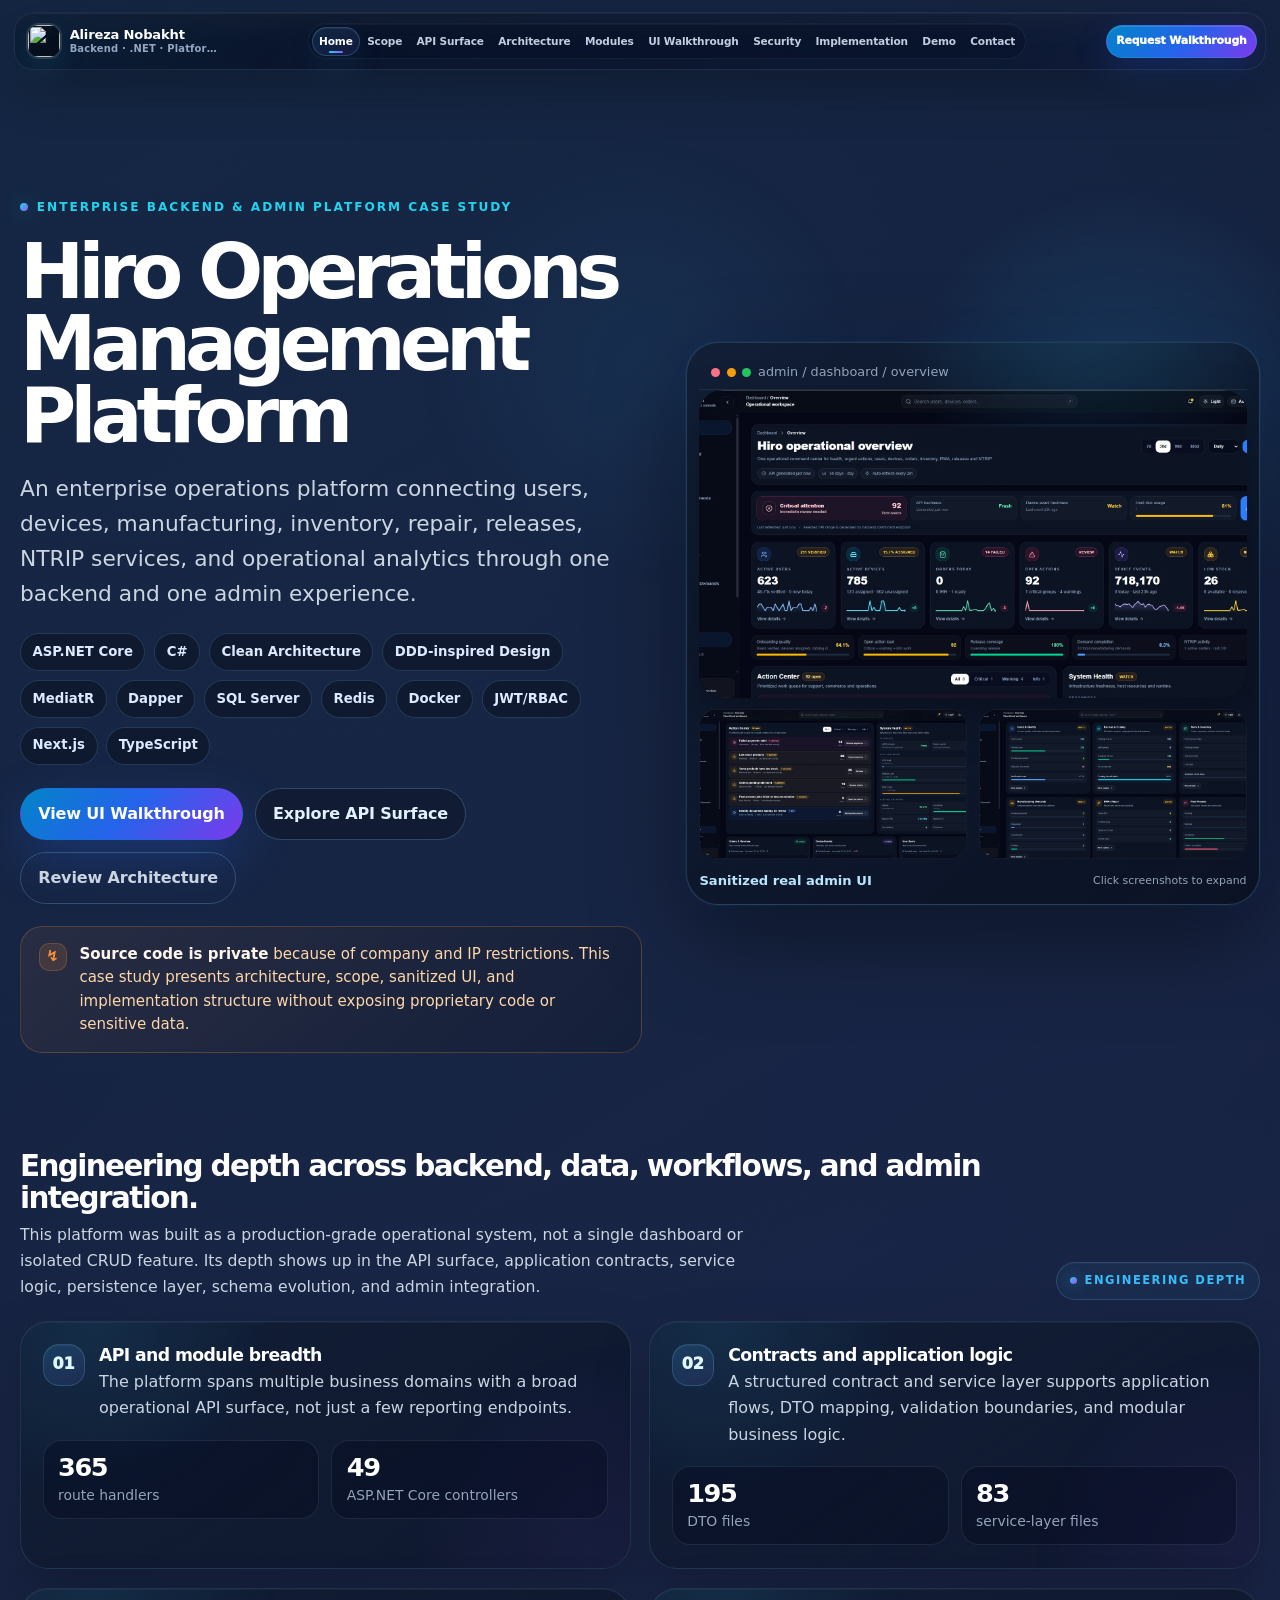
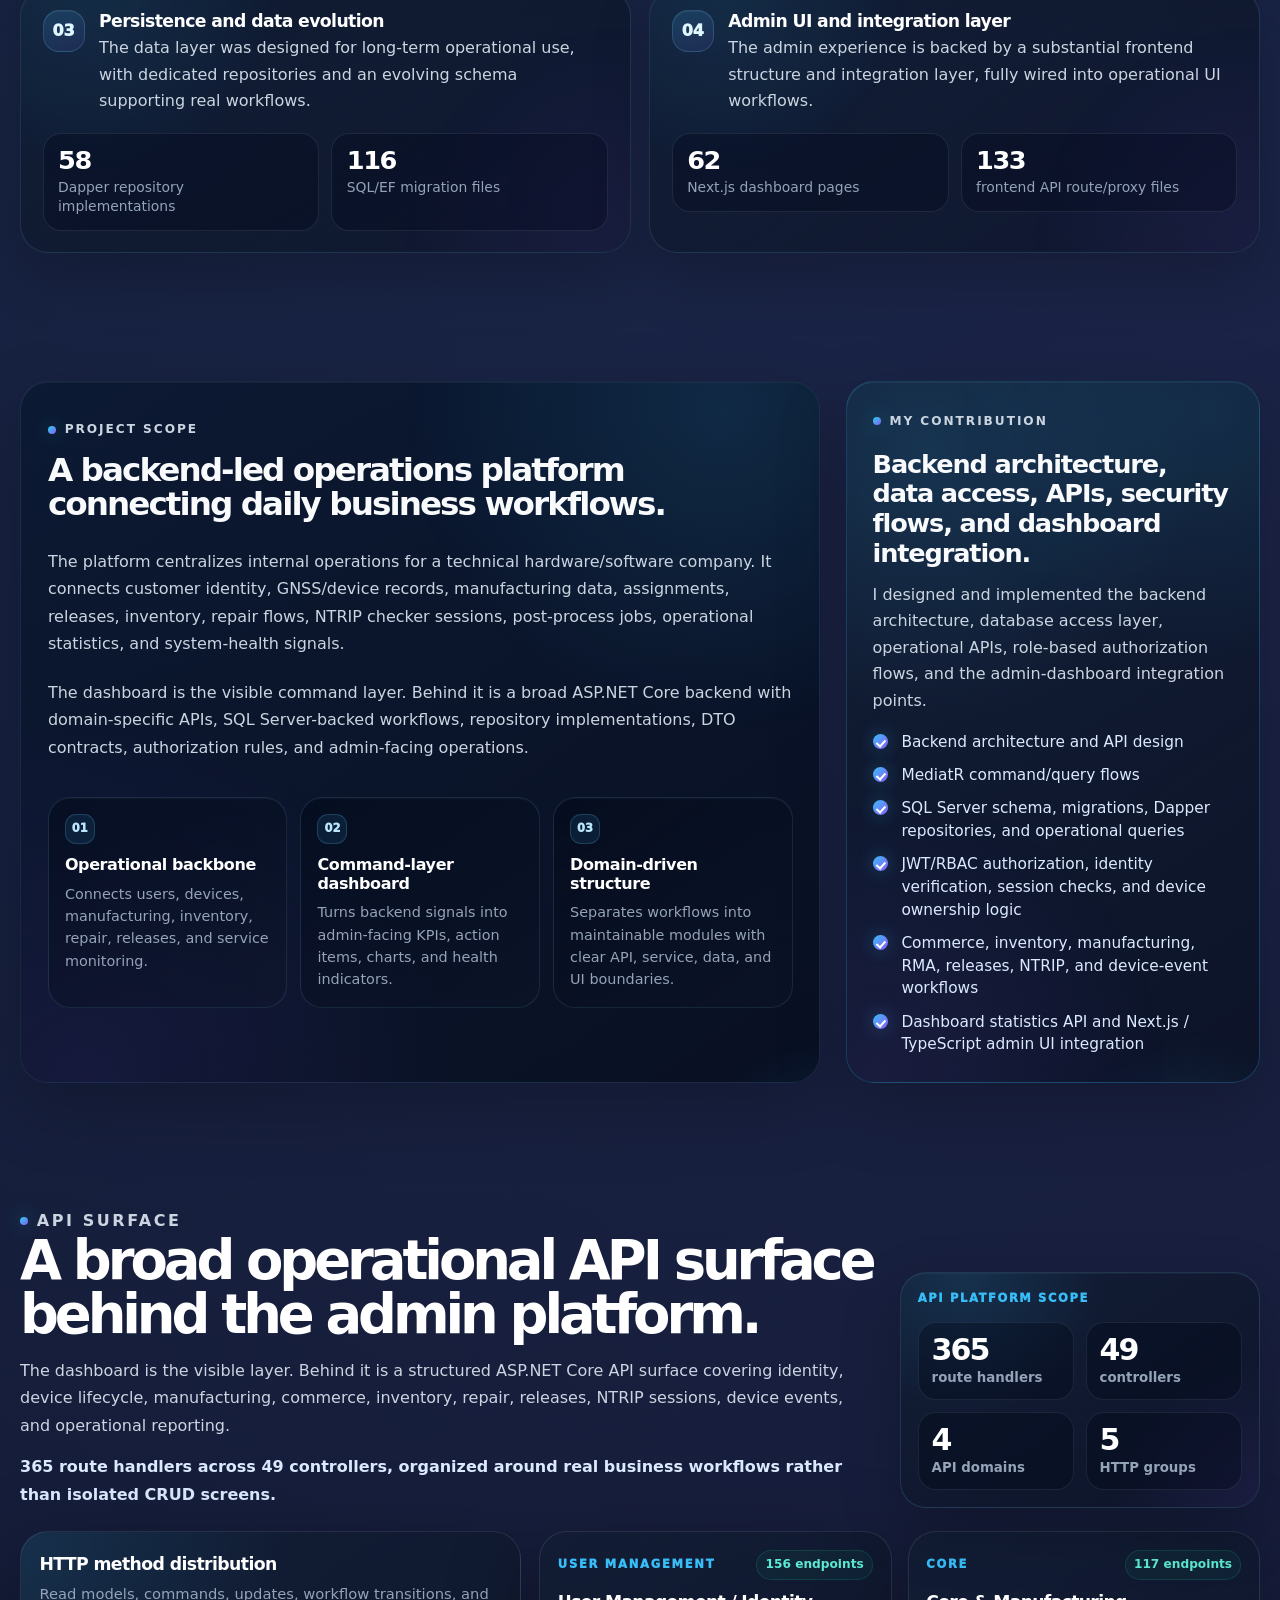
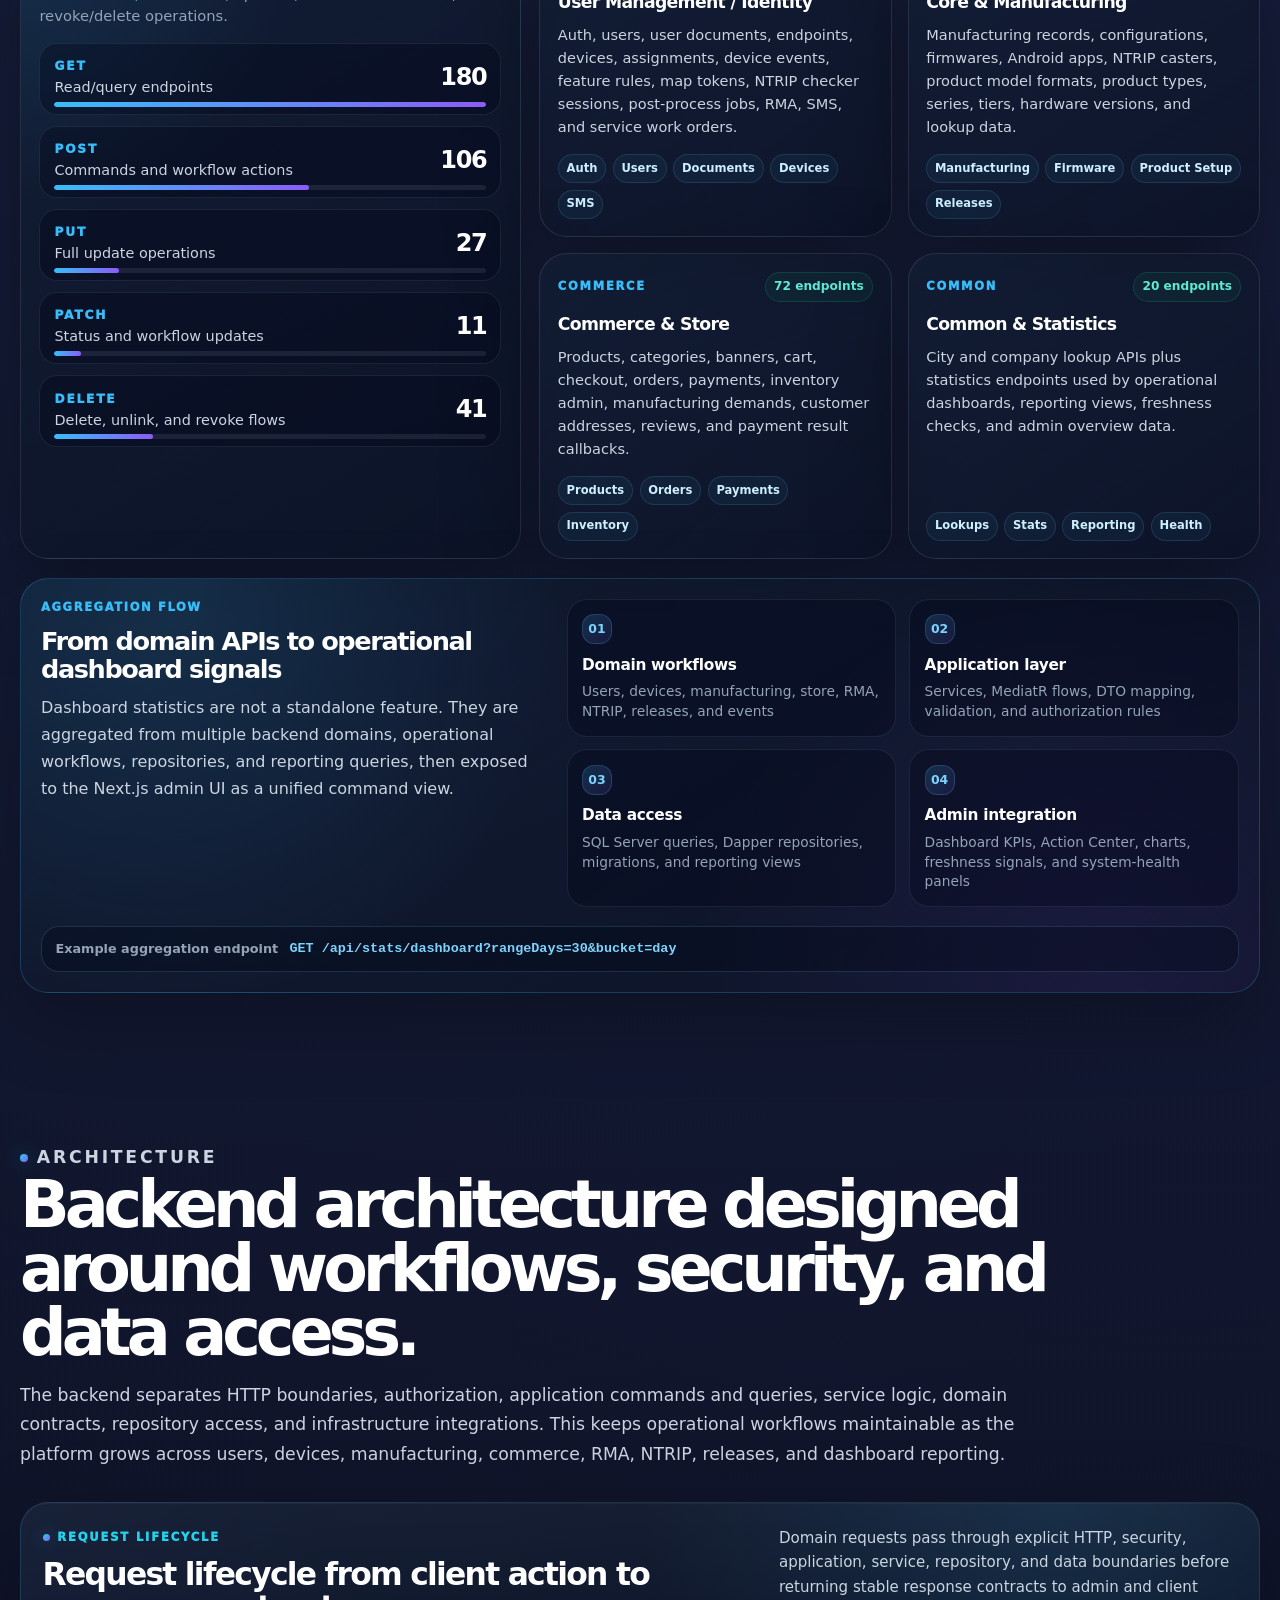
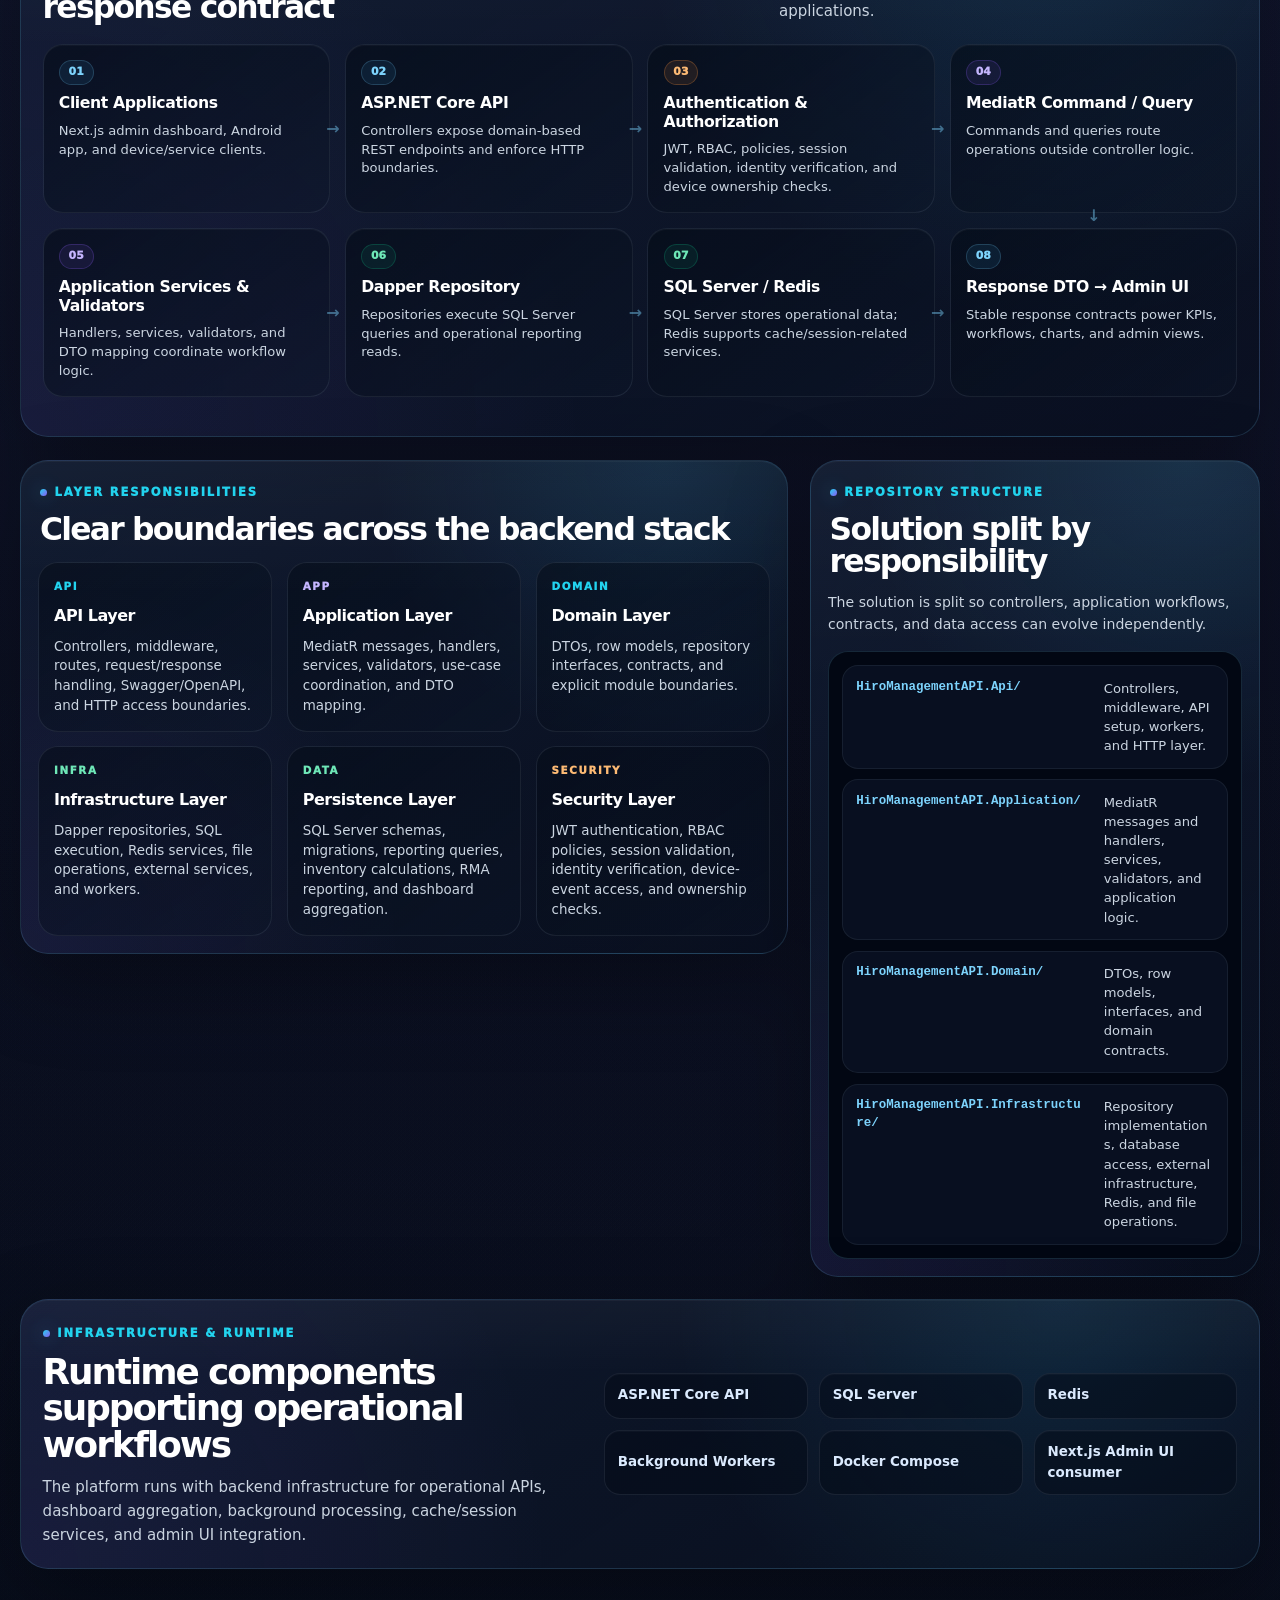
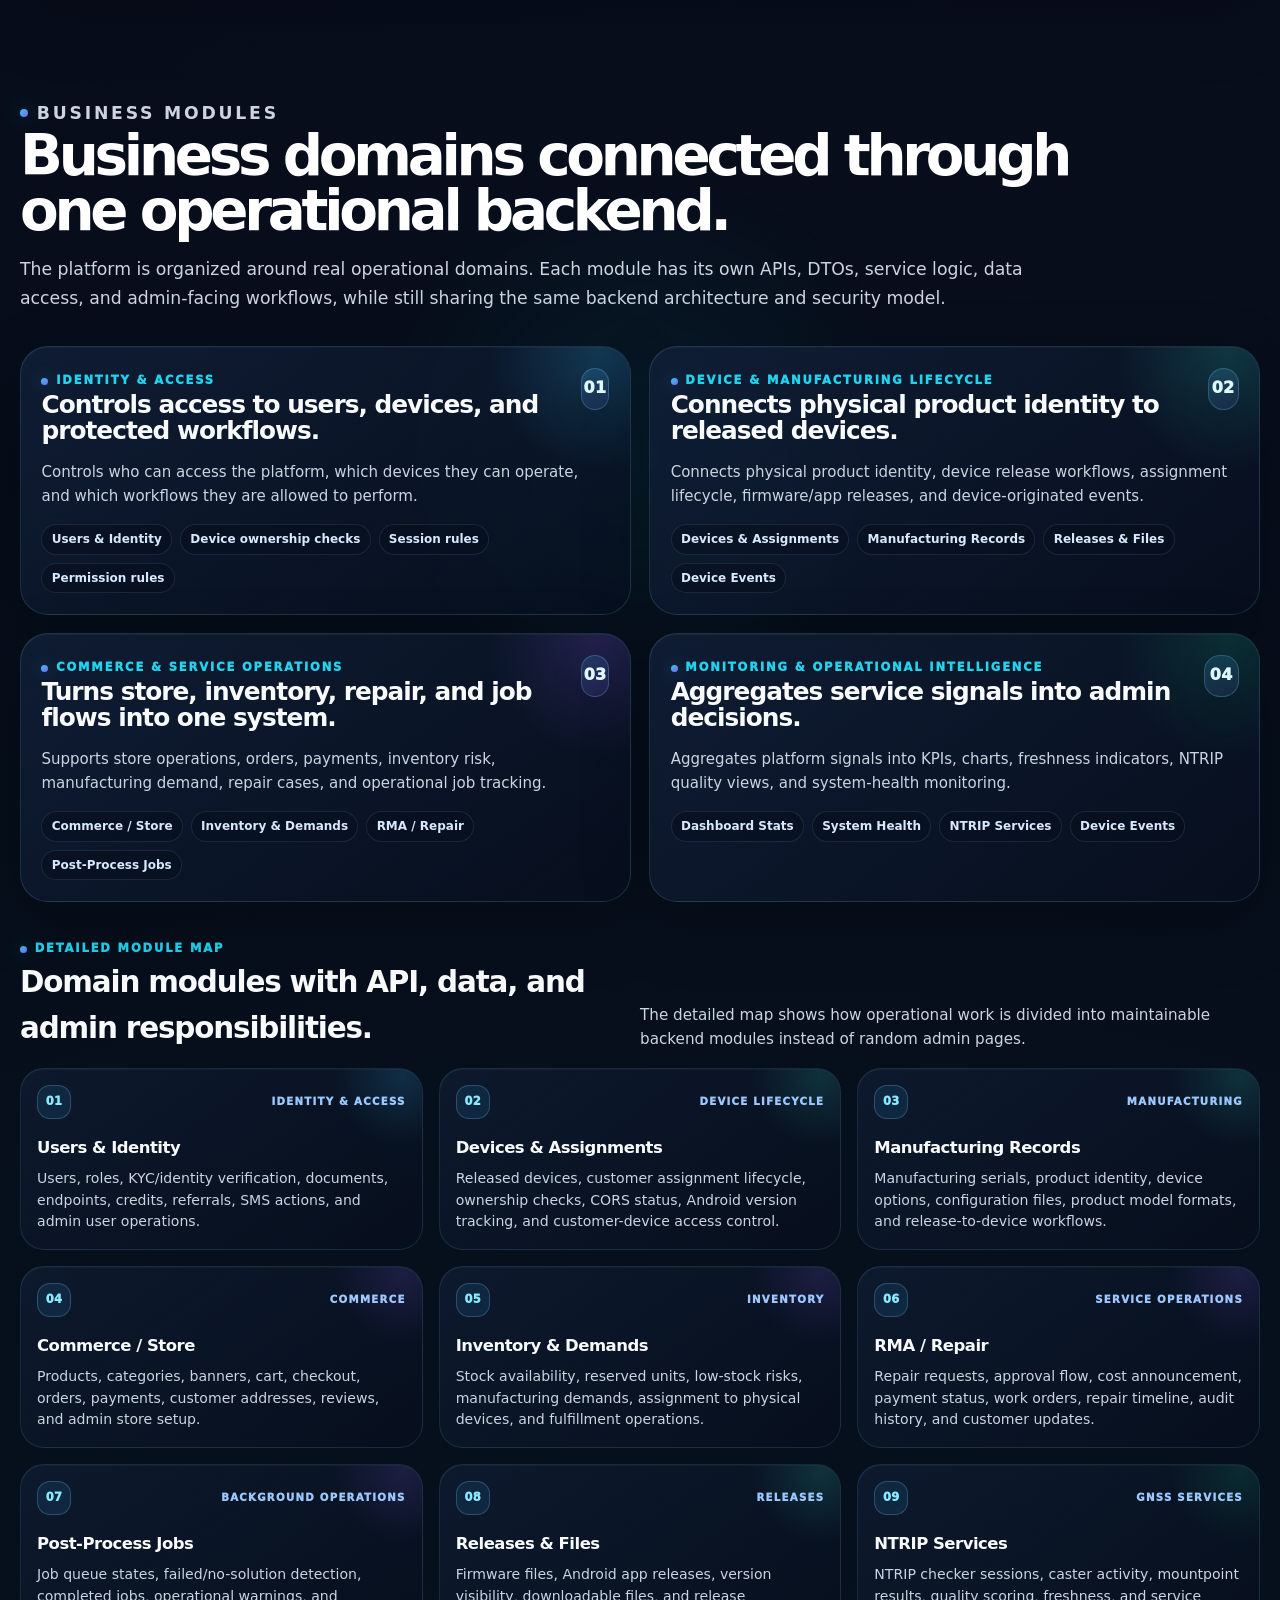
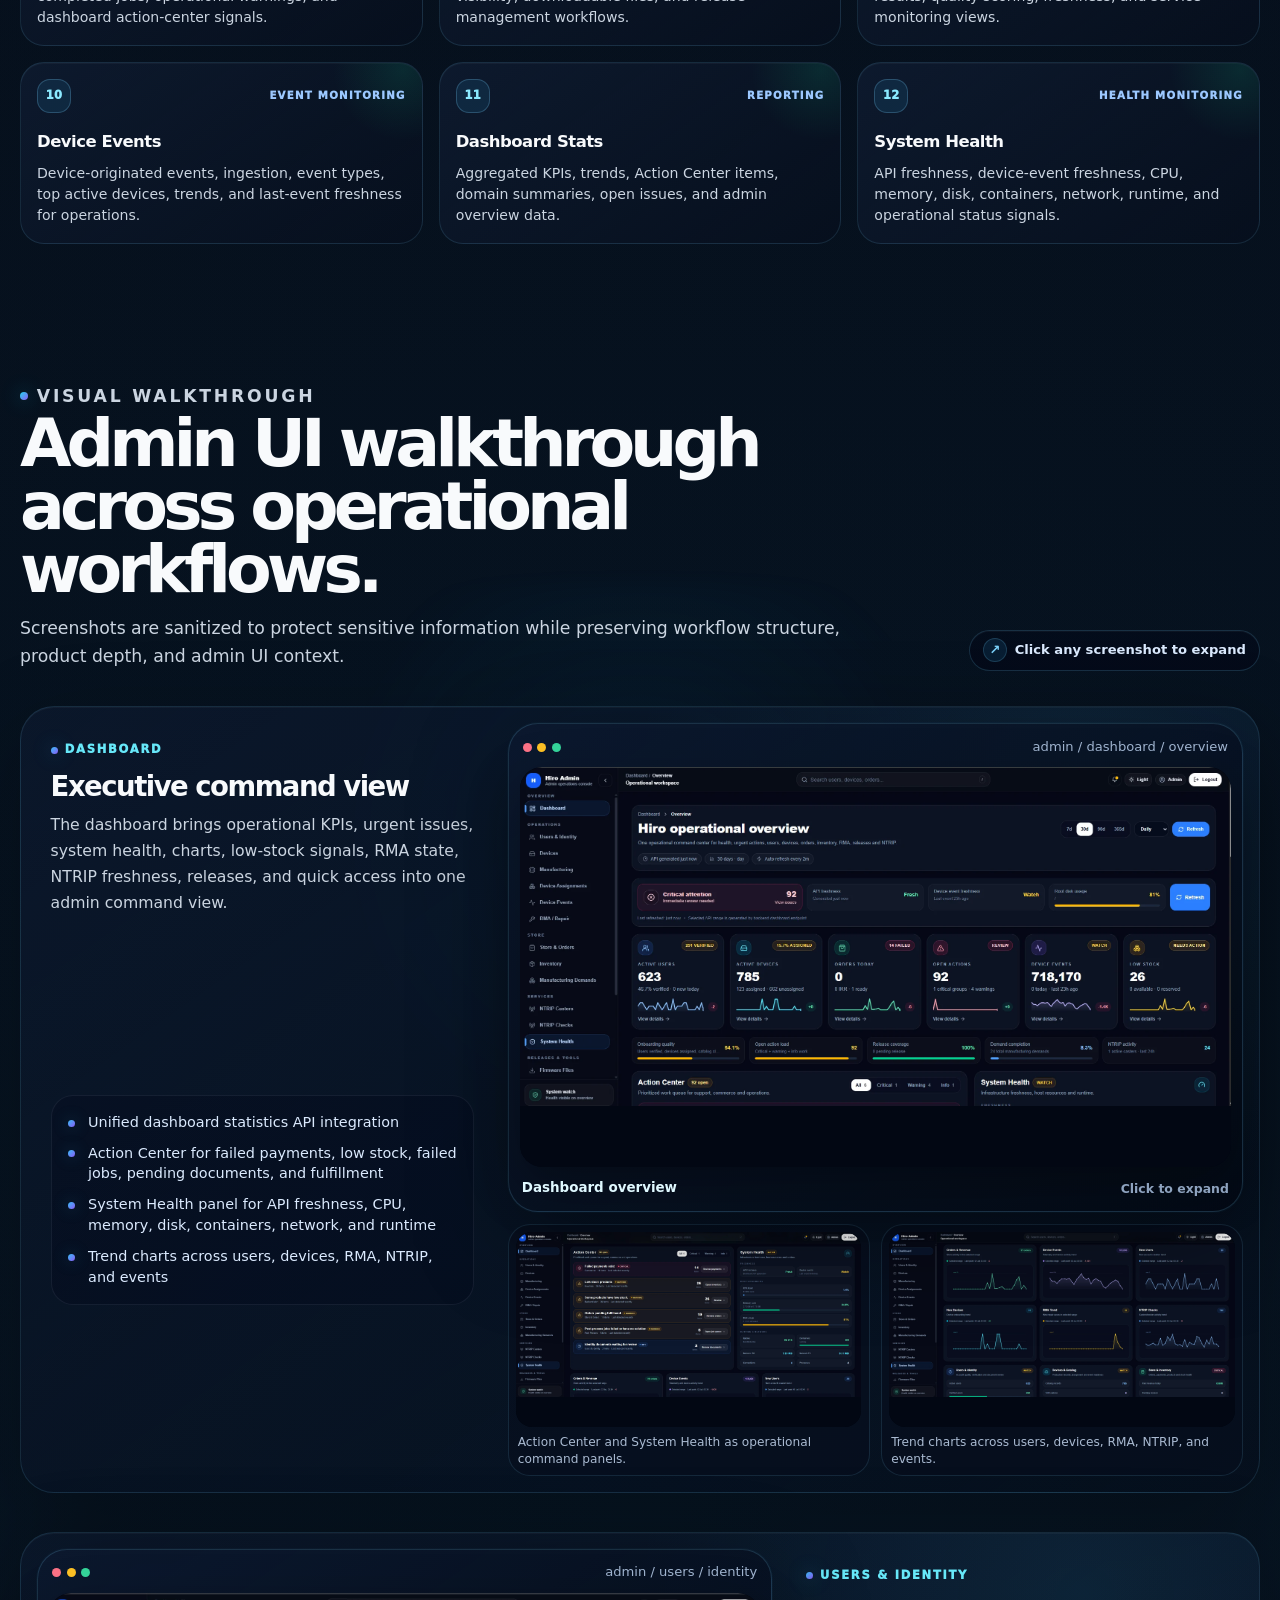
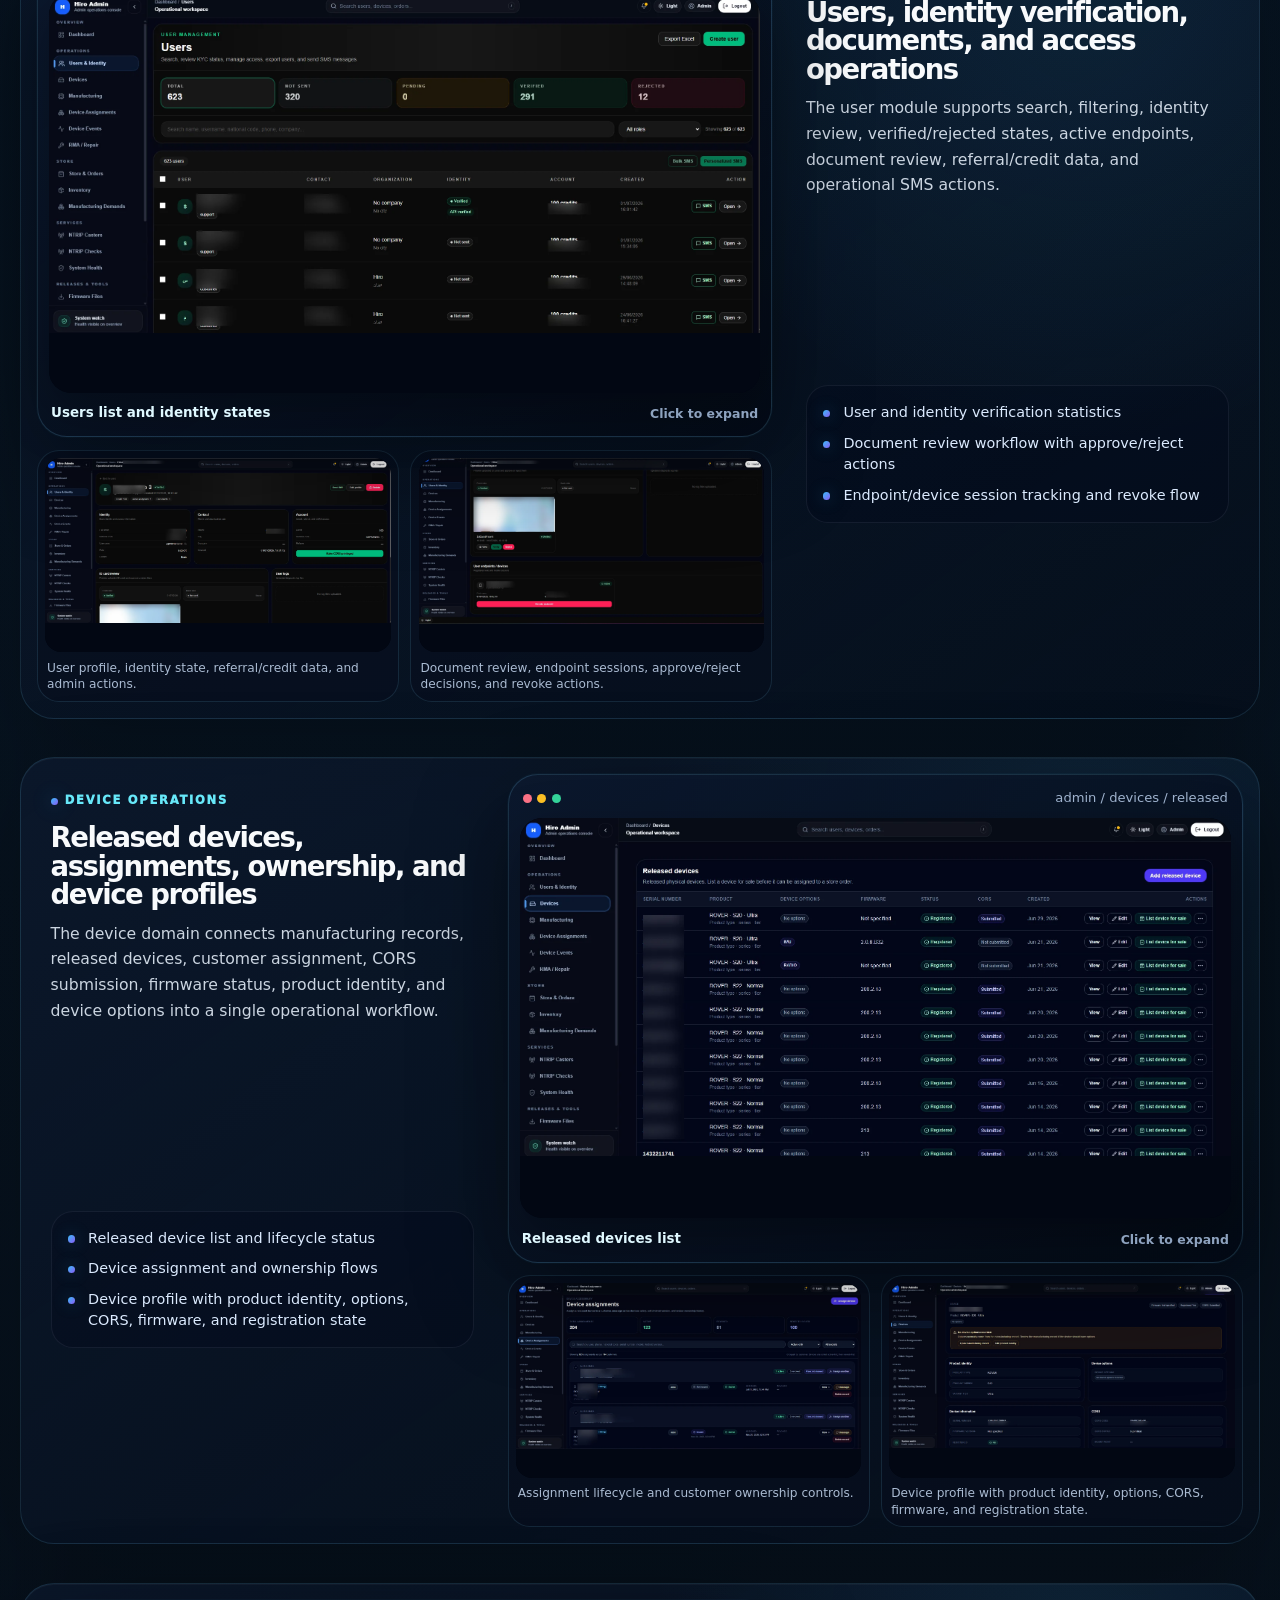
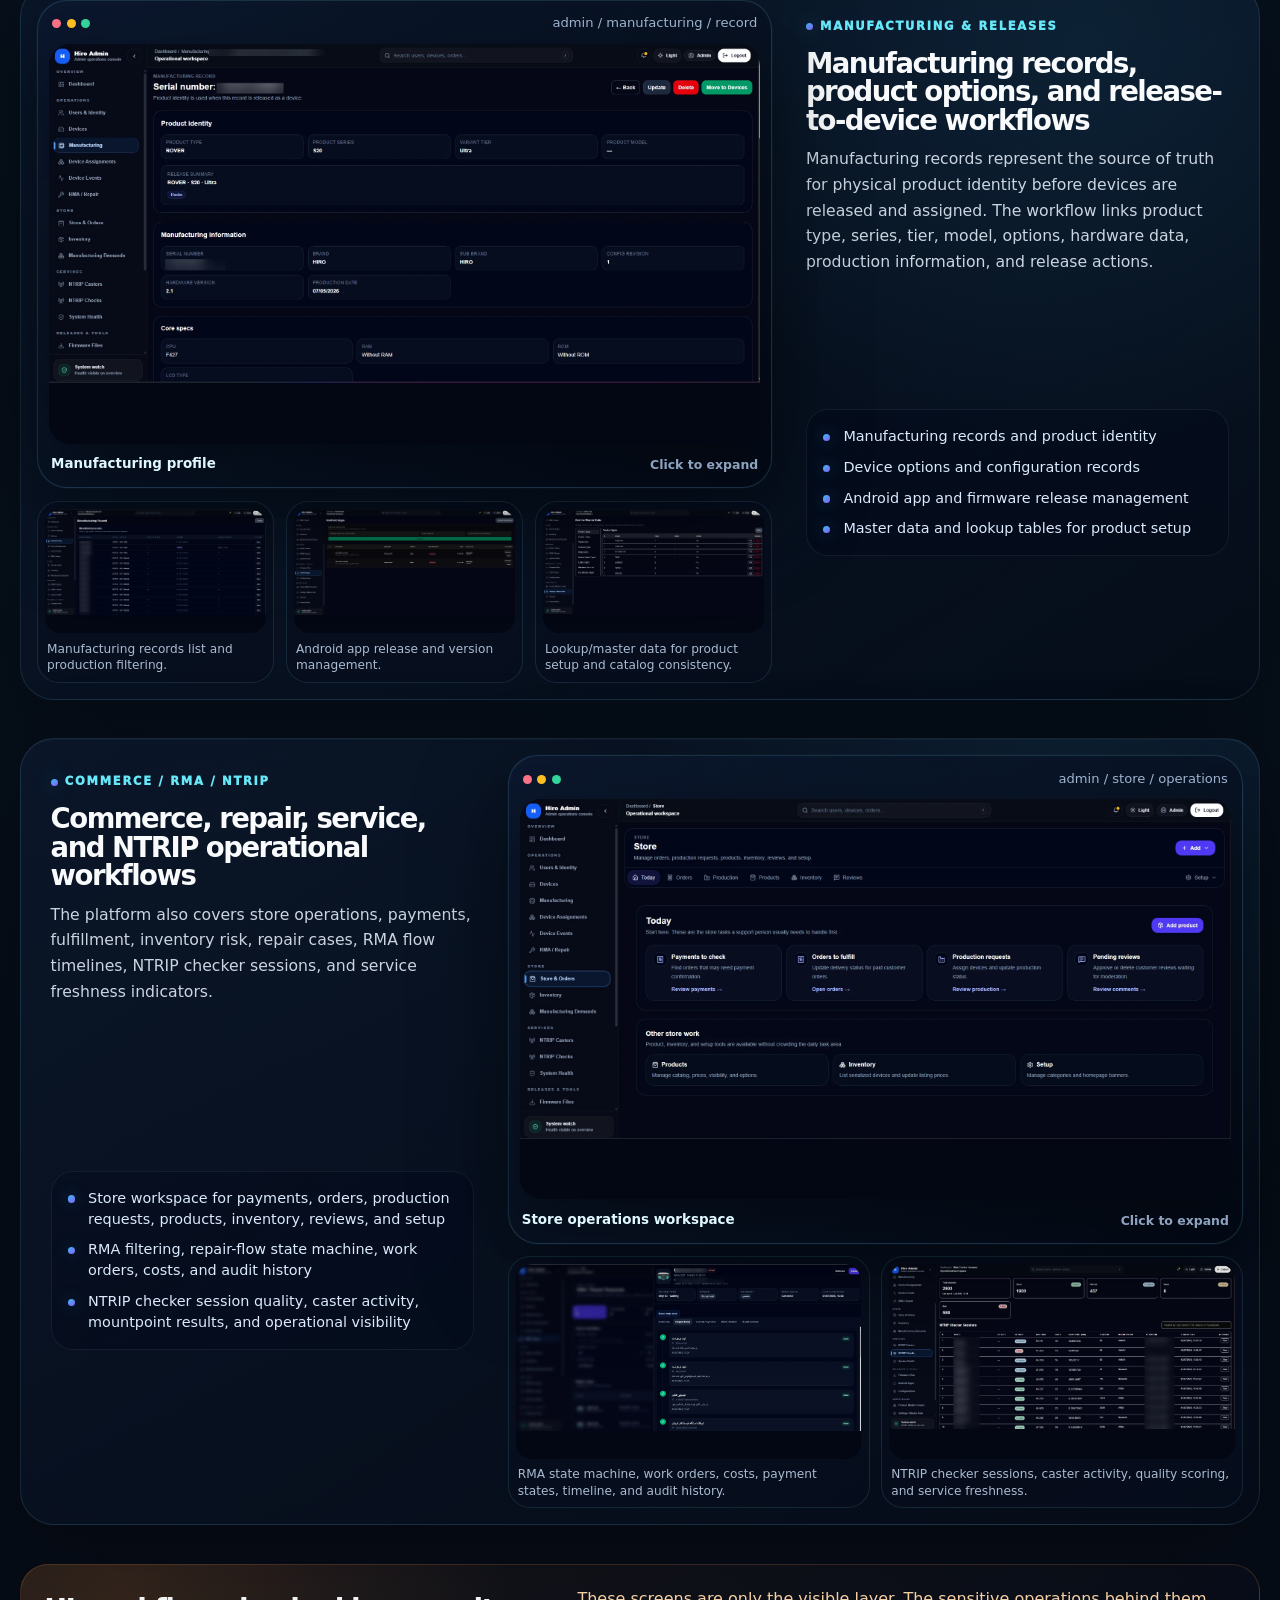
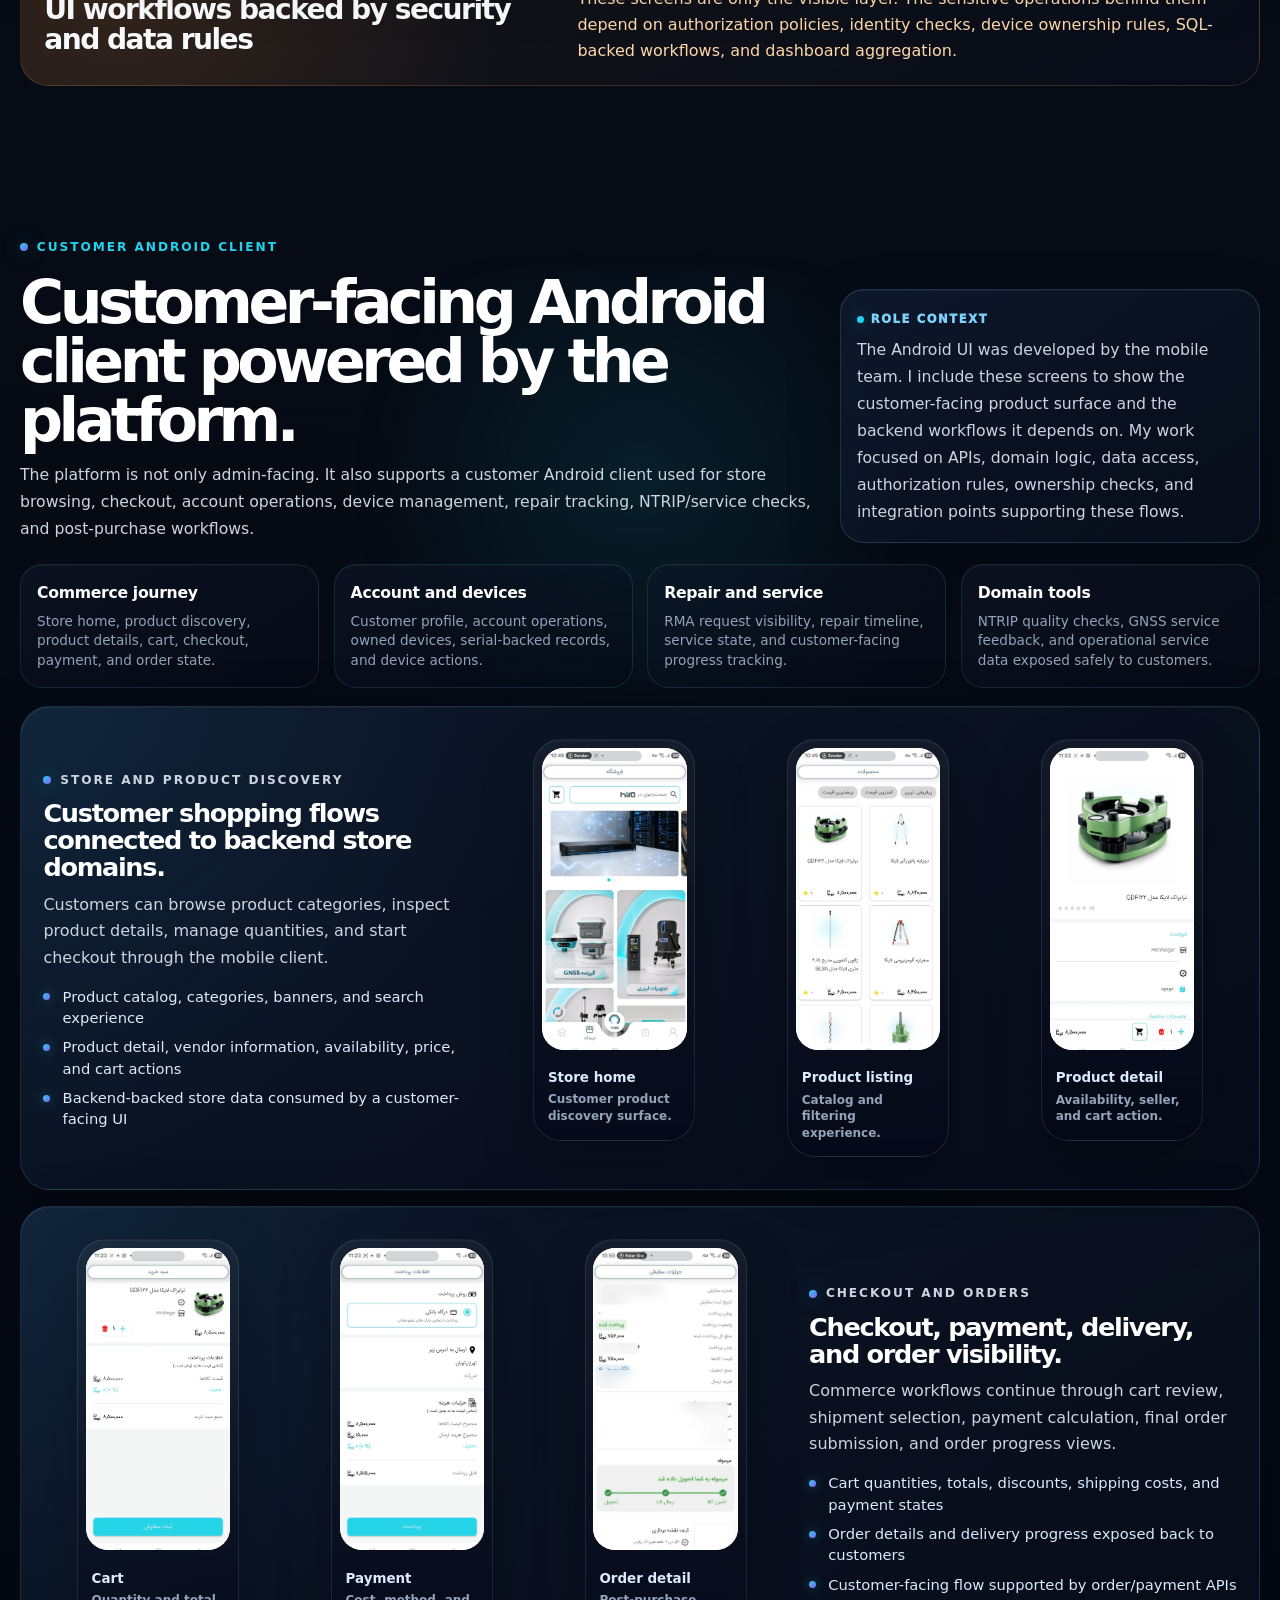
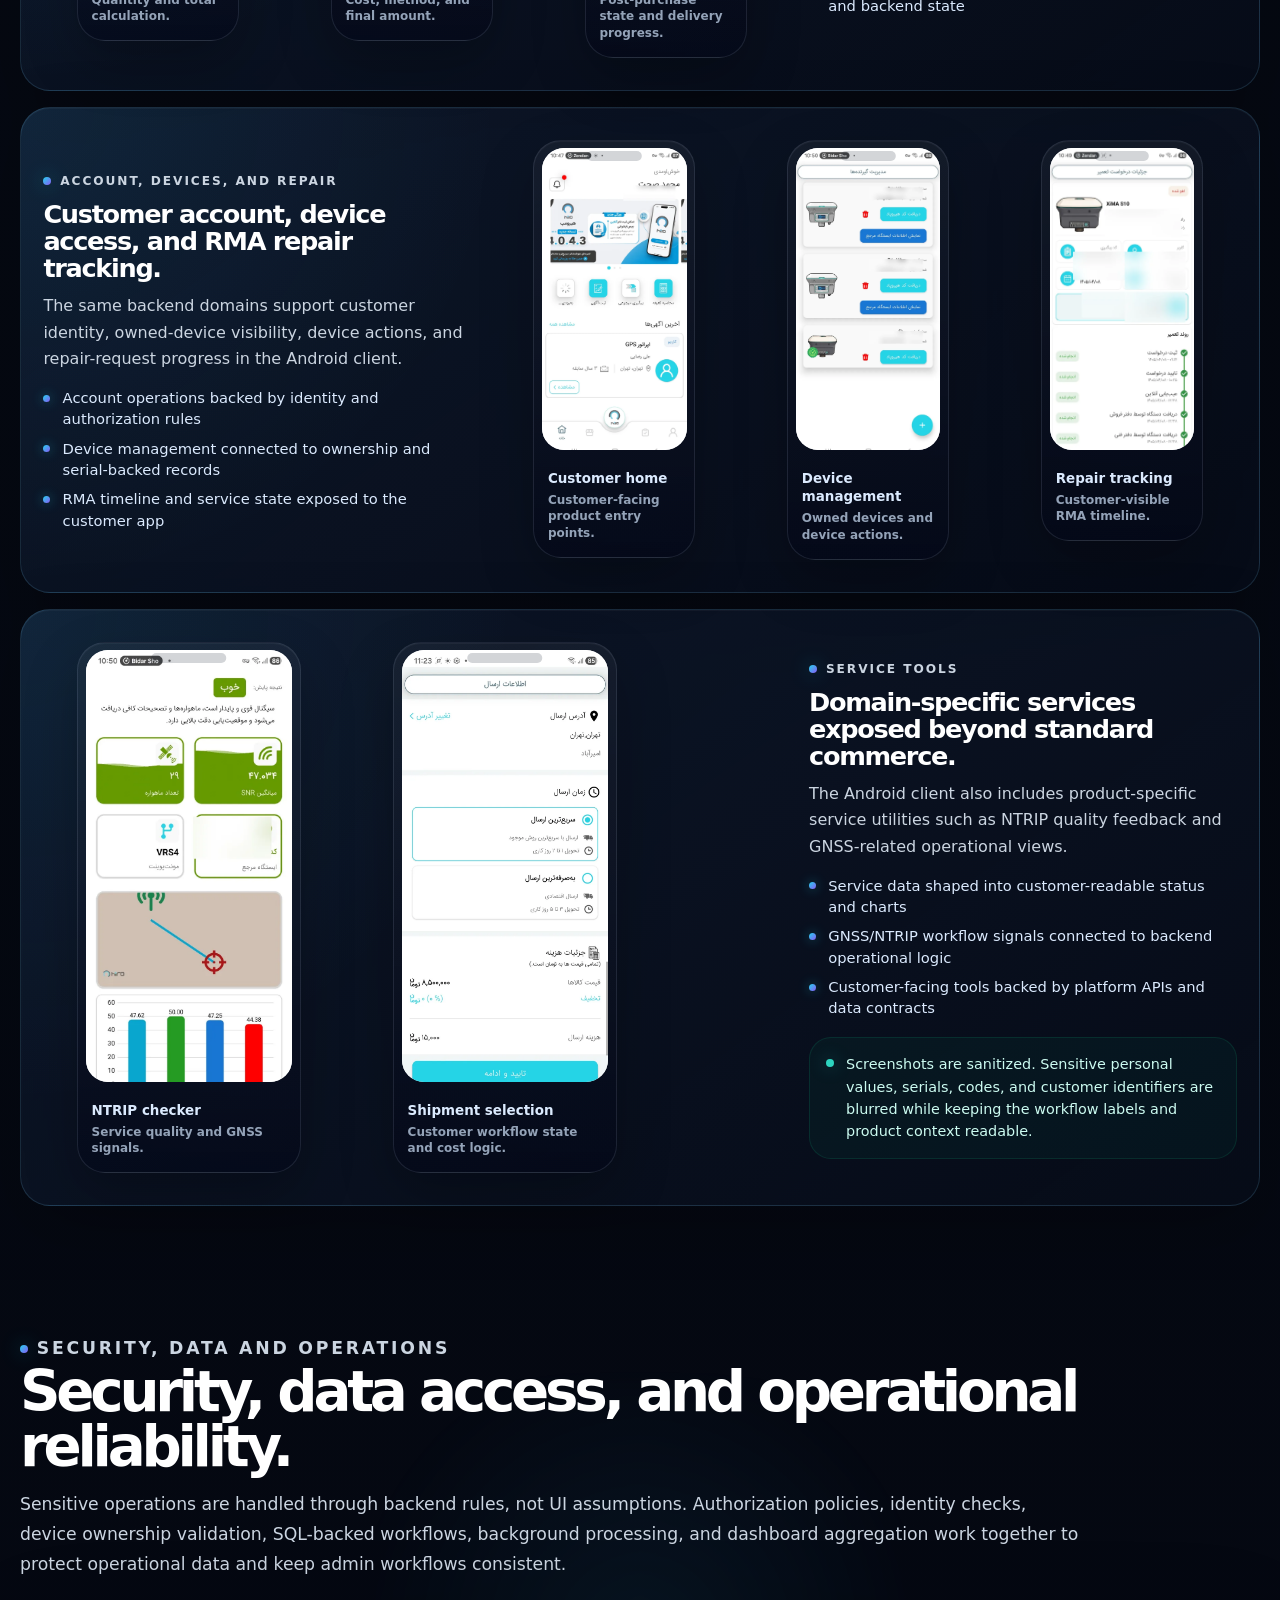
==== hiro-operations-management-platform.html @ e4422e1c "project case study is added." ====
<!DOCTYPE html>
<html lang="en">
<head>
<meta charset="utf-8"/>
<meta content="width=device-width, initial-scale=1" name="viewport"/>
<title>Hiro Operations Management Platform — Enterprise Case Study | Alireza Nobakht</title>
<meta name="description" content="Premium technical case study for Hiro Operations Management Platform: an ASP.NET Core, SQL Server, Dapper, MediatR, Redis, Docker, Next.js and TypeScript enterprise backend and admin platform with 365 route handlers, 49 controllers and a broad operational API surface."/>
<meta name="theme-color" content="#050816"/>
<meta property="og:title" content="Hiro Operations Management Platform — Enterprise Backend & Admin Platform Case Study"/>
<meta property="og:description" content="A public case study showing the architecture, API surface, sanitized UI, backend depth, and implementation scope of a private enterprise platform."/>
<meta property="og:type" content="website"/>
<meta property="og:image" content="assets/images/hiro-platform/v2/dashboard-overview.png"/>
<link href="assets/icons/favicon.ico?v=19" rel="icon" type="image/x-icon"/>
<link href="assets/icons/favicon-32.png?v=19" rel="icon" sizes="32x32" type="image/png"/>
<link href="assets/icons/favicon.png?v=19" rel="icon" sizes="512x512" type="image/png"/>
<link href="assets/icons/apple-touch-icon.png?v=19" rel="apple-touch-icon"/>
<link href="css/styles.css" rel="stylesheet"/>
<style>
:root{
  --study-bg:#050816;
  --study-bg-2:#070d1a;
  --study-surface:#0d1628;
  --study-surface-2:#111d33;
  --study-surface-3:#16243d;
  --study-border:rgba(148,163,184,.18);
  --study-border-strong:rgba(125,211,252,.28);
  --study-text:#f8fafc;
  --study-muted:#cbd5e1;
  --study-soft:#94a3b8;
  --study-blue:#38bdf8;
  --study-cyan:#22d3ee;
  --study-purple:#8b5cf6;
  --study-green:#10b981;
  --study-amber:#f59e0b;
  --study-red:#f43f5e;
  --study-orange:#fb923c;
  --study-radius:28px;
  --study-shadow:0 30px 90px rgba(0,0,0,.36);
  --study-max:1260px;
}
html{scroll-behavior:smooth;}
body.study-pro-page{
  background:
    radial-gradient(circle at 8% 0%, rgba(56,189,248,.14), transparent 30%),
    radial-gradient(circle at 95% 10%, rgba(139,92,246,.14), transparent 26%),
    radial-gradient(circle at 50% 45%, rgba(14,165,233,.07), transparent 36%),
    linear-gradient(180deg,#050816 0%,#060a13 52%,#030610 100%);
  color:var(--study-text);
}
.study-pro-page::before{
  content:""; position:fixed; inset:0; pointer-events:none; z-index:-1;
  background-image:
    linear-gradient(rgba(125,211,252,.045) 1px, transparent 1px),
    linear-gradient(90deg, rgba(125,211,252,.045) 1px, transparent 1px);
  background-size:42px 42px;
  mask-image:linear-gradient(180deg,rgba(0,0,0,.72),transparent 58%);
}
.study-wrap{width:min(var(--study-max), calc(100% - 40px)); margin-inline:auto;}
.study-section{padding:76px 0; scroll-margin-top:124px;}
.study-section.compact{padding:54px 0;}
.study-kicker{display:inline-flex; align-items:center; gap:.55rem; margin:0 0 1rem; color:var(--study-cyan); font-size:.76rem; font-weight:900; letter-spacing:.16em; text-transform:uppercase;}
.study-kicker::before{content:""; width:8px; height:8px; border-radius:99px; background:linear-gradient(135deg,var(--study-cyan),var(--study-purple)); box-shadow:0 0 20px rgba(34,211,238,.45);}
.study-heading{max-width:900px; margin-bottom:28px;}
.study-heading.center{text-align:center; margin-inline:auto;}
.study-heading.wide{max-width:1060px;}
.study-heading h2{font-size:clamp(2rem,4.4vw,4.85rem); line-height:.98; letter-spacing:-.075em; margin:0 0 1rem; color:#fff;}
.study-heading p{font-size:clamp(1rem,1.35vw,1.18rem); line-height:1.72; color:var(--study-muted); margin:0;}
.study-eyebrow-line{display:flex; align-items:center; gap:.85rem; color:var(--study-soft); font-size:.86rem; font-weight:800; letter-spacing:.08em; text-transform:uppercase;}
.study-eyebrow-line::after{content:""; flex:1; height:1px; background:linear-gradient(90deg, rgba(125,211,252,.32), transparent);}
.study-card{border:1px solid var(--study-border); border-radius:var(--study-radius); background:linear-gradient(145deg,rgba(17,29,51,.78),rgba(8,15,30,.56)); box-shadow:var(--study-shadow);}
.study-btn{display:inline-flex; min-height:42px; align-items:center; justify-content:center; gap:.55rem; border-radius:999px; padding:.8rem 1.08rem; border:1px solid rgba(125,211,252,.24); color:#e0f2fe; text-decoration:none; font-weight:850; letter-spacing:-.01em; transition:transform .18s ease, border-color .18s ease, background .18s ease, box-shadow .18s ease;}
.study-btn:hover,.study-btn:focus-visible{transform:translateY(-1px); border-color:rgba(125,211,252,.48); background:rgba(56,189,248,.09); box-shadow:0 14px 40px rgba(56,189,248,.12); outline:none;}
.study-btn.primary{background:linear-gradient(135deg,#0284c7,#2563eb 48%,#7c3aed); border-color:transparent; color:#fff; box-shadow:0 18px 50px rgba(37,99,235,.28);}
.study-btn.secondary{background:rgba(15,23,42,.62);}
.study-btn.ghost{background:transparent; color:var(--study-muted);}
/* Premium floating case-study header - refined */
.study-pro-page .case-header{
  position:sticky;
  top:16px;
  z-index:80;
  width:min(1400px, calc(100% - 44px));
  margin:16px auto 0;
  border:1px solid rgba(125,211,252,.16);
  border-radius:22px;
  background:linear-gradient(135deg,rgba(6,12,26,.70),rgba(12,21,39,.54));
  backdrop-filter:blur(24px) saturate(142%);
  -webkit-backdrop-filter:blur(24px) saturate(142%);
  box-shadow:0 18px 58px rgba(0,0,0,.30), inset 0 1px 0 rgba(255,255,255,.055);
  transition:top .22s ease, width .22s ease, background .22s ease, border-color .22s ease, box-shadow .22s ease, transform .22s ease;
}
.study-pro-page .case-header::before{
  content:"";
  position:absolute;
  inset:0;
  border-radius:inherit;
  pointer-events:none;
  background:
    linear-gradient(90deg,rgba(56,189,248,.10),transparent 22%,transparent 76%,rgba(139,92,246,.10)),
    linear-gradient(180deg,rgba(255,255,255,.055),transparent 55%);
  opacity:.78;
}
.study-pro-page .case-header.is-scrolled{
  top:8px;
  width:min(1360px, calc(100% - 40px));
  background:linear-gradient(135deg,rgba(4,9,20,.92),rgba(10,18,34,.84));
  border-color:rgba(125,211,252,.23);
  box-shadow:0 22px 76px rgba(0,0,0,.48), 0 0 34px rgba(56,189,248,.055), inset 0 1px 0 rgba(255,255,255,.07);
}
.study-pro-page .case-nav{
  position:relative;
  width:100%;
  min-height:58px;
  margin:0;
  padding:.44rem .56rem .44rem .60rem;
  display:grid;
  grid-template-columns:minmax(210px,250px) minmax(0,1fr) auto;
  align-items:center;
  gap:.72rem;
}
.study-pro-page .case-brand{
  display:inline-flex;
  align-items:center;
  gap:.64rem;
  min-width:0;
  padding:.26rem .42rem .26rem .28rem;
  border-radius:16px;
  text-decoration:none;
  transition:background .18s ease, transform .18s ease;
}
.study-pro-page .case-brand:hover,.study-pro-page .case-brand:focus-visible{background:rgba(255,255,255,.035); transform:translateY(-1px); outline:none;}
.study-pro-page .case-brand .brand-mark{width:36px; height:36px; border-radius:13px; box-shadow:0 0 0 1px rgba(125,211,252,.18), 0 12px 28px rgba(56,189,248,.11);}
.study-pro-page .case-brand .brand-copy{display:flex; flex-direction:column; min-width:0; line-height:1.05;}
.study-pro-page .case-brand .brand-copy strong{font-size:.88rem; letter-spacing:-.012em; color:#fff; white-space:nowrap; overflow:hidden; text-overflow:ellipsis;}
.study-pro-page .case-brand .brand-copy small{color:#9fb4d0; font-size:.66rem; font-weight:760; letter-spacing:.02em; white-space:nowrap; overflow:hidden; text-overflow:ellipsis;}
.study-pro-page .case-menu{
  justify-self:center;
  display:flex;
  align-items:center;
  justify-content:center;
  gap:.10rem;
  min-width:0;
  max-width:100%;
  padding:.22rem;
  border:1px solid rgba(148,163,184,.105);
  border-radius:999px;
  background:rgba(2,6,23,.28);
  box-shadow:inset 0 1px 0 rgba(255,255,255,.035);
  overflow:hidden;
}
.study-pro-page .case-menu a{
  position:relative;
  display:inline-flex;
  align-items:center;
  justify-content:center;
  min-height:32px;
  padding:.43rem .56rem;
  border-radius:999px;
  border:1px solid transparent;
  color:#b7c5d9;
  font-size:.76rem;
  font-weight:850;
  letter-spacing:-.01em;
  white-space:nowrap;
  text-decoration:none;
  transition:color .18s ease, background .18s ease, border-color .18s ease, box-shadow .18s ease, transform .18s ease;
}
.study-pro-page .case-menu a:hover,.study-pro-page .case-menu a:focus-visible{color:#f8fafc; background:rgba(56,189,248,.075); border-color:rgba(125,211,252,.14); box-shadow:0 10px 28px rgba(56,189,248,.07); outline:none;}
.study-pro-page .case-menu a.is-active{color:#fff; background:linear-gradient(135deg,rgba(56,189,248,.16),rgba(139,92,246,.12)); border-color:rgba(125,211,252,.22); box-shadow:inset 0 1px 0 rgba(255,255,255,.06), 0 12px 30px rgba(56,189,248,.08);}
.study-pro-page .case-menu a.is-active::after{content:""; position:absolute; left:50%; bottom:3px; width:16px; height:2px; transform:translateX(-50%); border-radius:999px; background:linear-gradient(90deg,var(--study-cyan),var(--study-purple));}
.study-pro-page .case-actions{justify-self:end; display:flex; align-items:center; justify-content:flex-end; gap:.46rem; min-width:0;}
.study-pro-page .case-status-badge{display:inline-flex; align-items:center; gap:.38rem; min-height:31px; border:1px solid rgba(251,146,60,.18); background:rgba(251,146,60,.065); color:#fed7aa; border-radius:999px; padding:.39rem .58rem; font-size:.70rem; font-weight:900; white-space:nowrap;}
.study-pro-page .case-status-badge::before{content:""; width:6px; height:6px; border-radius:999px; background:#fb923c; box-shadow:0 0 14px rgba(251,146,60,.38);}
.study-pro-page .case-header-cta{display:inline-flex; align-items:center; justify-content:center; min-height:36px; border-radius:999px; padding:.54rem .78rem; color:#fff; font-size:.76rem; font-weight:950; letter-spacing:-.012em; background:linear-gradient(135deg,#0284c7,#2563eb 52%,#7c3aed); box-shadow:0 14px 38px rgba(37,99,235,.22), inset 0 1px 0 rgba(255,255,255,.14); border:1px solid rgba(255,255,255,.08); text-decoration:none; transition:transform .18s ease, box-shadow .18s ease, filter .18s ease; white-space:nowrap;}
.study-pro-page .case-header-cta:hover,.study-pro-page .case-header-cta:focus-visible{transform:translateY(-1px); filter:saturate(1.08); box-shadow:0 18px 50px rgba(37,99,235,.30), 0 0 30px rgba(56,189,248,.10), inset 0 1px 0 rgba(255,255,255,.18); outline:none;}
.study-pro-page .case-nav-toggle{justify-self:end; display:none; width:40px; height:38px; border:1px solid rgba(125,211,252,.18); border-radius:14px; background:rgba(15,23,42,.66); box-shadow:inset 0 1px 0 rgba(255,255,255,.05); cursor:pointer;}
.study-pro-page .case-nav-toggle span{display:block; width:18px; height:2px; background:#dbeafe; margin:4px auto; border-radius:3px; transition:transform .18s ease, opacity .18s ease;}
.study-pro-page .case-nav-toggle[aria-expanded="true"] span:nth-child(1){transform:translateY(6px) rotate(45deg);}
.study-pro-page .case-nav-toggle[aria-expanded="true"] span:nth-child(2){opacity:0;}
.study-pro-page .case-nav-toggle[aria-expanded="true"] span:nth-child(3){transform:translateY(-6px) rotate(-45deg);}
.study-pro-page .case-menu-mobile-actions{display:none;}

/* Hero */
.study-hero{position:relative; padding:172px 0 58px; overflow:hidden; scroll-margin-top:132px;}
.study-hero::after{content:""; position:absolute; inset:8% -8% auto auto; width:520px; height:520px; border-radius:999px; background:radial-gradient(circle,rgba(56,189,248,.17),transparent 62%); filter:blur(8px); pointer-events:none;}
.study-hero-grid{display:grid; grid-template-columns:minmax(0,.86fr) minmax(430px,.88fr); gap:42px; align-items:center;}
.study-hero-copy{position:relative; z-index:1;}
.study-hero-copy h1{font-size:clamp(3.25rem,6.8vw,6.85rem); line-height:.92; letter-spacing:-.085em; margin:.2rem 0 1.15rem; color:#fff; max-width:900px;}
.study-hero-lead{font-size:clamp(1.08rem,1.7vw,1.36rem); line-height:1.62; color:var(--study-muted); max-width:850px; margin:0 0 1.35rem;}
.study-stack{display:flex; flex-wrap:wrap; gap:.55rem; margin:1.3rem 0 1.45rem;}
.study-stack span{display:inline-flex; align-items:center; border:1px solid rgba(125,211,252,.18); background:rgba(13,22,40,.72); color:#dbeafe; border-radius:999px; padding:.48rem .72rem; font-size:.83rem; font-weight:800;}
.study-hero-actions{display:flex; flex-wrap:wrap; gap:.74rem; margin:1.35rem 0;}
.study-private-note{display:flex; gap:.8rem; align-items:flex-start; max-width:840px; margin-top:1.2rem; padding:1rem 1.1rem; border:1px solid rgba(251,146,60,.24); background:linear-gradient(135deg,rgba(251,146,60,.08),rgba(15,23,42,.42)); border-radius:22px; color:#fed7aa; line-height:1.55; font-size:.94rem;}
.study-private-note strong{color:#fff7ed;}
.study-private-note b{display:inline-flex; align-items:center; justify-content:center; flex:0 0 28px; height:28px; border-radius:10px; background:rgba(251,146,60,.13); border:1px solid rgba(251,146,60,.22); color:#fb923c;}
.study-hero-media{position:relative; z-index:1; min-width:0;}
.study-hero-frame{position:relative; border:1px solid rgba(125,211,252,.20); border-radius:34px; padding:.68rem; background:linear-gradient(145deg,rgba(17,29,51,.86),rgba(5,10,22,.68)); box-shadow:0 36px 100px rgba(0,0,0,.46),0 0 0 1px rgba(56,189,248,.04); overflow:hidden;}
.study-hero-frame::before{content:""; position:absolute; inset:-35% -20% auto 20%; height:50%; background:radial-gradient(circle,rgba(56,189,248,.18),transparent 64%); pointer-events:none;}
.study-browserbar{height:34px; display:flex; align-items:center; gap:.42rem; padding:0 .72rem; border-bottom:1px solid rgba(148,163,184,.12); color:var(--study-soft); font-size:.8rem;}
.study-browserbar i{width:9px; height:9px; border-radius:999px; background:#334155; display:inline-block;}
.study-browserbar i:nth-child(1){background:#fb7185}.study-browserbar i:nth-child(2){background:#f59e0b}.study-browserbar i:nth-child(3){background:#22c55e}
.study-hero-shot{border:0; padding:0; margin:0; display:block; width:100%; background:#020713; border-radius:24px; overflow:hidden; cursor:zoom-in;}
.study-hero-shot img{display:block; width:100%; height:auto; border-radius:24px;}
.study-hero-mini{display:grid; grid-template-columns:repeat(2,minmax(0,1fr)); gap:.72rem; margin-top:.72rem;}
.study-hero-mini button{border:1px solid rgba(148,163,184,.12); background:#020713; padding:0; border-radius:20px; overflow:hidden; cursor:zoom-in;}
.study-hero-mini img{display:block; width:100%; height:auto;}
.study-hero-caption{display:flex; justify-content:space-between; gap:1rem; align-items:center; margin-top:.84rem; color:var(--study-soft); font-size:.88rem;}
.study-hero-caption span{display:inline-flex; color:#bae6fd; font-weight:850;}
/* metrics / engineering depth */
.study-metrics{padding:34px 0 58px;}
.study-metrics-head{display:grid; grid-template-columns:minmax(0,1.05fr) auto; gap:1.25rem; align-items:end; margin-bottom:1.35rem;}
.study-metrics-head p{margin:.45rem 0 0; max-width:760px; color:var(--study-muted); line-height:1.65; font-size:clamp(.98rem,1.15vw,1.08rem);}
.study-metrics-head strong{display:block; color:#fff; font-size:clamp(1.55rem,2.3vw,2.1rem); line-height:1.08; letter-spacing:-.055em;}
.study-depth-label{display:inline-flex; align-items:center; gap:.5rem; color:var(--study-blue); font-weight:900; letter-spacing:.13em; text-transform:uppercase; font-size:.72rem; padding:.55rem .8rem; border:1px solid rgba(125,211,252,.18); border-radius:999px; background:rgba(56,189,248,.055); box-shadow:inset 0 1px 0 rgba(255,255,255,.04);}
.study-depth-label::before{content:""; width:7px; height:7px; border-radius:50%; background:linear-gradient(135deg,#38bdf8,#8b5cf6); box-shadow:0 0 14px rgba(56,189,248,.55);}
.study-depth-grid{display:grid; grid-template-columns:repeat(2,minmax(0,1fr)); gap:1.15rem;}
.study-depth-card{position:relative; overflow:hidden; min-height:248px; padding:1.35rem; border:1px solid rgba(125,211,252,.14); border-radius:28px; background:linear-gradient(145deg,rgba(17,29,51,.84),rgba(8,15,30,.56)); box-shadow:0 24px 60px rgba(0,0,0,.20), inset 0 1px 0 rgba(255,255,255,.045);}
.study-depth-card::before{content:""; position:absolute; inset:0; pointer-events:none; background:radial-gradient(circle at 12% 0%,rgba(56,189,248,.11),transparent 32%), radial-gradient(circle at 100% 100%,rgba(139,92,246,.10),transparent 36%); opacity:.9;}
.study-depth-card>*{position:relative; z-index:1;}
.study-depth-card header{display:flex; align-items:flex-start; gap:.9rem; margin-bottom:.85rem;}
.study-depth-icon{width:42px; height:42px; flex:0 0 auto; display:grid; place-items:center; border-radius:16px; color:#dff7ff; font-weight:950; background:linear-gradient(145deg,rgba(56,189,248,.16),rgba(139,92,246,.10)); border:1px solid rgba(125,211,252,.18); box-shadow:inset 0 1px 0 rgba(255,255,255,.06);}
.study-depth-card h3{margin:.05rem 0 .25rem; color:#fff; font-size:clamp(1.08rem,1.35vw,1.28rem); line-height:1.18; letter-spacing:-.035em;}
.study-depth-card p{margin:0; color:var(--study-muted); line-height:1.65; max-width:620px;}
.study-depth-metrics{display:grid; grid-template-columns:repeat(2,minmax(0,1fr)); gap:.75rem; margin-top:1.15rem;}
.study-depth-metric{border:1px solid rgba(148,163,184,.14); border-radius:18px; padding:.86rem .9rem; background:rgba(2,6,23,.30);}
.study-depth-metric b{display:block; color:#fff; font-size:clamp(1.22rem,2vw,1.72rem); line-height:1; letter-spacing:-.055em; margin-bottom:.32rem;}
.study-depth-metric span{display:block; color:var(--study-soft); line-height:1.35; font-size:.87rem;}
/* Scope */
.study-scope-grid{display:grid; grid-template-columns:minmax(0,1fr) minmax(360px,.52fr); gap:1.25rem; align-items:stretch;}
.study-prose-card{padding:1.45rem;}
.study-prose-card h3{font-size:clamp(1.45rem,2.4vw,2.35rem); line-height:1.05; letter-spacing:-.055em; margin:.15rem 0 .8rem;}
.study-prose-card p{color:var(--study-muted); line-height:1.72; margin:.65rem 0;}
.study-checks{display:grid; gap:.72rem; margin:1rem 0 0; padding:0; list-style:none;}
.study-checks li{position:relative; padding-left:1.9rem; color:#dbeafe; line-height:1.5;}
.study-checks li::before{content:""; position:absolute; left:0; top:.2rem; width:1rem; height:1rem; border-radius:50%; background:linear-gradient(135deg,var(--study-blue),var(--study-purple)); box-shadow:0 0 22px rgba(56,189,248,.35);}
.study-checks li::after{content:""; position:absolute; left:.36rem; top:.45rem; width:.28rem; height:.45rem; border-right:2px solid #fff; border-bottom:2px solid #fff; transform:rotate(42deg);}
.study-ownership-card{padding:1.35rem; border-color:rgba(56,189,248,.22); background:radial-gradient(circle at 18% 8%,rgba(56,189,248,.12),transparent 36%),linear-gradient(145deg,rgba(17,29,51,.82),rgba(8,15,30,.56));}
.study-ownership-card h3{margin:.1rem 0 .7rem; font-size:1.65rem; letter-spacing:-.04em;}
.study-ownership-card p{color:var(--study-muted); line-height:1.62;}
/* API */
.study-api-grid{display:grid; grid-template-columns:1.05fr .95fr; gap:1.15rem; align-items:start;}
.study-verb-panel{padding:1.15rem;}
.study-verb-grid{display:grid; grid-template-columns:repeat(5,minmax(0,1fr)); gap:.75rem;}
.study-verb{border:1px solid rgba(148,163,184,.14); border-radius:20px; padding:.95rem .82rem; background:rgba(5,12,24,.44);}
.study-verb span{display:block; color:var(--study-blue); font-weight:950; letter-spacing:.15em; font-size:.72rem;}
.study-verb strong{display:block; margin:.36rem 0 .34rem; color:#fff; font-size:2.15rem; line-height:.9; letter-spacing:-.07em;}
.study-verb em{display:block; font-style:normal; color:var(--study-soft); line-height:1.34; font-size:.78rem;}
.study-method-bars{display:grid; gap:.7rem; margin-top:1.15rem;}
.study-method-row{display:grid; grid-template-columns:58px 1fr 42px; gap:.7rem; align-items:center; color:var(--study-muted); font-size:.85rem;}
.study-bar{height:10px; border-radius:999px; background:rgba(148,163,184,.14); overflow:hidden;}
.study-bar i{display:block; height:100%; border-radius:999px; background:linear-gradient(90deg,var(--study-blue),var(--study-purple));}
.study-domain-grid{display:grid; grid-template-columns:repeat(2,minmax(0,1fr)); gap:1rem;}
.study-domain-card{padding:1.15rem; min-height:190px;}
.study-domain-card .domain-top{display:flex; align-items:flex-start; justify-content:space-between; gap:.8rem; margin-bottom:.8rem;}
.study-domain-card small{color:var(--study-blue); font-weight:950; letter-spacing:.12em; text-transform:uppercase;}
.study-domain-card strong{font-size:1.25rem; color:#fff; letter-spacing:-.04em;}
.study-domain-card b{color:var(--study-green); font-size:.92rem; white-space:nowrap;}
.study-domain-card p{color:var(--study-muted); margin:0; line-height:1.58; font-size:.92rem;}
.study-endpoint-callout{margin-top:1.15rem; padding:1.25rem; border:1px solid rgba(56,189,248,.25); border-radius:26px; background:radial-gradient(circle at 10% 20%,rgba(56,189,248,.14),transparent 36%),linear-gradient(145deg,rgba(17,29,51,.75),rgba(8,15,30,.48));}
.study-endpoint-callout h3{margin:0 0 .7rem; font-size:1.35rem; letter-spacing:-.04em;}
.study-code{display:block; width:max-content; max-width:100%; overflow:auto; padding:.78rem .95rem; border-radius:16px; border:1px solid rgba(125,211,252,.28); background:#020713; color:#7dd3fc; font-weight:900; white-space:nowrap;}
.study-endpoint-callout p{color:var(--study-muted); line-height:1.65; margin:.85rem 0 0;}
/* architecture */
.study-arch-flow{padding:1.1rem; display:grid; gap:.8rem;}
.study-flow-row{display:grid; grid-template-columns:190px 1fr; gap:1rem; align-items:center; padding:.92rem; border:1px solid rgba(148,163,184,.12); border-radius:20px; background:rgba(5,12,24,.42);}
.study-flow-row b{color:#fff; font-size:1rem; letter-spacing:-.02em;}
.study-flow-row span{color:var(--study-muted); line-height:1.48;}
.study-flow-row::after{content:"↓"; grid-column:1 / -1; justify-self:center; color:rgba(125,211,252,.42); font-size:1.1rem; margin:-.35rem 0 -.7rem;}
.study-flow-row:last-child::after{display:none;}
.study-layer-grid{display:grid; grid-template-columns:repeat(3,minmax(0,1fr)); gap:1rem; margin-top:1.15rem;}
.study-layer{padding:1.05rem; min-height:156px;}
.study-layer h3{margin:.1rem 0 .55rem; font-size:1.1rem;}
.study-layer p{margin:0; color:var(--study-muted); line-height:1.54; font-size:.9rem;}
.study-source-showcase{display:grid; grid-template-columns:1.15fr .85fr; gap:1rem; margin-top:1.15rem;}
.study-shot-card{border:1px solid var(--study-border); border-radius:26px; padding:.64rem; background:linear-gradient(145deg,rgba(17,29,51,.70),rgba(8,15,30,.48)); box-shadow:0 26px 75px rgba(0,0,0,.28);}
.study-shot-btn{display:block; width:100%; border:0; padding:0; background:#020713; border-radius:20px; overflow:hidden; cursor:zoom-in;}
.study-shot-card img{display:block; width:100%; height:auto; border-radius:20px;}
.study-shot-card figcaption{margin:.62rem .22rem .08rem; color:var(--study-soft); line-height:1.45; font-size:.86rem;}
.study-source-stack{display:grid; gap:1rem;}

/* Architecture v7 */
.study-architecture-section{scroll-margin-top:136px; padding-top:72px;}
.study-architecture-heading{margin-bottom:1.35rem;}
.study-architecture-heading h2{max-width:1080px;}
.study-architecture-heading p{max-width:1120px;}
.study-arch-block{
  position:relative;
  overflow:hidden;
  border:1px solid rgba(125,211,252,.16);
  border-radius:30px;
  background:
    radial-gradient(circle at 84% 0%,rgba(56,189,248,.12),transparent 36%),
    radial-gradient(circle at 0% 100%,rgba(139,92,246,.09),transparent 42%),
    linear-gradient(145deg,rgba(17,29,51,.78),rgba(8,15,30,.58));
  box-shadow:0 28px 86px rgba(0,0,0,.30), inset 0 1px 0 rgba(255,255,255,.04);
}
.study-arch-block::before{
  content:"";
  position:absolute;
  inset:0;
  pointer-events:none;
  background:linear-gradient(180deg,rgba(255,255,255,.035),transparent 28%);
  opacity:.78;
}
.study-arch-block-head{
  position:relative;
  display:grid;
  grid-template-columns:minmax(0,1fr) minmax(280px,.72fr);
  gap:1.25rem;
  align-items:end;
  padding:1.25rem 1.35rem 0;
}
.study-arch-block-head.compact{display:block; padding:1.15rem 1.18rem 0;}
.study-arch-label{
  display:inline-flex;
  align-items:center;
  gap:.48rem;
  color:var(--study-cyan);
  font-size:.72rem;
  font-weight:950;
  letter-spacing:.16em;
  text-transform:uppercase;
}
.study-arch-label::before{
  content:"";
  width:7px;
  height:7px;
  border-radius:999px;
  background:linear-gradient(135deg,var(--study-cyan),var(--study-purple));
  box-shadow:0 0 18px rgba(56,189,248,.48);
}
.study-arch-block-head h3{
  margin:.55rem 0 0;
  color:#fff;
  font-size:clamp(1.45rem,2.6vw,2.55rem);
  line-height:1.02;
  letter-spacing:-.055em;
}
.study-arch-block-head p{
  margin:0;
  color:var(--study-muted);
  line-height:1.62;
  font-size:.96rem;
}
.study-request-lifecycle{padding-bottom:1.15rem; margin-bottom:1.2rem;}
.study-lifecycle-flow{
  position:relative;
  display:grid;
  grid-template-columns:repeat(4,minmax(0,1fr));
  gap:1rem;
  padding:1.25rem 1.35rem 1.35rem;
}
.study-lifecycle-flow::before{
  content:"";
  position:absolute;
  left:calc(1.35rem + 8%);
  right:calc(1.35rem + 8%);
  top:50%;
  height:1px;
  background:linear-gradient(90deg,transparent,rgba(56,189,248,.28),rgba(139,92,246,.28),transparent);
  opacity:.65;
}
.study-life-node{
  position:relative;
  min-height:178px;
  display:flex;
  flex-direction:column;
  gap:.55rem;
  padding:1rem;
  border:1px solid rgba(148,163,184,.14);
  border-radius:22px;
  background:rgba(5,12,24,.54);
  box-shadow:inset 0 1px 0 rgba(255,255,255,.03);
}
.study-life-node::after{
  content:"→";
  position:absolute;
  right:-.78rem;
  top:50%;
  transform:translateY(-50%);
  color:rgba(125,211,252,.55);
  font-weight:900;
  z-index:2;
}
.study-life-node:nth-child(4)::after{content:"↓"; right:50%; top:auto; bottom:-1.1rem; transform:translateX(50%);}
.study-life-node:nth-child(5)::after,.study-life-node:nth-child(6)::after,.study-life-node:nth-child(7)::after{content:"→";}
.study-life-node:nth-child(8)::after{display:none;}
.study-life-node span{
  display:inline-flex;
  width:max-content;
  align-items:center;
  justify-content:center;
  min-width:34px;
  height:28px;
  padding:0 .55rem;
  border-radius:999px;
  border:1px solid rgba(125,211,252,.20);
  background:rgba(56,189,248,.09);
  color:#7dd3fc;
  font-weight:950;
  font-size:.72rem;
}
.study-life-node strong{color:#fff; font-size:1.03rem; line-height:1.2; letter-spacing:-.025em;}
.study-life-node p{margin:0; color:var(--study-muted); line-height:1.48; font-size:.86rem;}
.study-life-node.security span{border-color:rgba(251,146,60,.26); background:rgba(251,146,60,.10); color:#fdba74;}
.study-life-node.data span,.study-life-node.repo span{border-color:rgba(16,185,129,.24); background:rgba(16,185,129,.09); color:#6ee7b7;}
.study-life-node.app span,.study-life-node.service span{border-color:rgba(139,92,246,.24); background:rgba(139,92,246,.10); color:#c4b5fd;}
.study-arch-two-col{display:grid; grid-template-columns:minmax(0,1.25fr) minmax(360px,.72fr); gap:1.15rem; align-items:start;}
.study-layer-responsibilities{padding-bottom:1.15rem;}
.study-layer-resp-grid{display:grid; grid-template-columns:repeat(3,minmax(0,1fr)); gap:1rem; padding:1.15rem 1.18rem 0;}
.study-layer-resp{
  min-height:190px;
  padding:1rem;
  border:1px solid rgba(148,163,184,.13);
  border-radius:22px;
  background:linear-gradient(145deg,rgba(5,12,24,.58),rgba(12,22,40,.36));
}
.study-layer-resp span{
  display:inline-flex;
  margin-bottom:.8rem;
  color:var(--study-cyan);
  font-size:.68rem;
  font-weight:950;
  letter-spacing:.15em;
}
.study-layer-resp h4{margin:0 0 .55rem; color:#fff; font-size:1.08rem; letter-spacing:-.03em;}
.study-layer-resp p{margin:0; color:var(--study-muted); line-height:1.52; font-size:.89rem;}
.study-layer-resp.security span{color:#fdba74;}
.study-layer-resp.data span,.study-layer-resp.infra span{color:#6ee7b7;}
.study-layer-resp.app span{color:#c4b5fd;}
.study-arch-side-stack{display:grid; gap:1.15rem;}
.study-repo-structure,.study-runtime{padding-bottom:1.15rem;}
.study-repo-note,.study-runtime p{position:relative; margin:.85rem 1.18rem 0; color:var(--study-muted); line-height:1.58; font-size:.92rem;}
.study-repo-tree{
  position:relative;
  display:grid;
  gap:.72rem;
  margin:1rem 1.18rem 0;
  padding:.95rem;
  border:1px solid rgba(125,211,252,.16);
  border-radius:22px;
  background:#020713;
}
.study-repo-tree div{
  display:grid;
  grid-template-columns:minmax(210px,.9fr) 1fr;
  gap:.8rem;
  align-items:start;
  padding:.78rem .82rem;
  border-radius:16px;
  background:rgba(15,23,42,.58);
  border:1px solid rgba(148,163,184,.10);
}
.study-repo-tree code{
  color:#7dd3fc;
  font-family:ui-monospace,SFMono-Regular,Menlo,Monaco,Consolas,"Liberation Mono","Courier New",monospace;
  font-size:.84rem;
  font-weight:850;
}
.study-repo-tree span{color:var(--study-muted); line-height:1.45; font-size:.84rem;}
.study-runtime-grid{
  display:grid;
  grid-template-columns:repeat(2,minmax(0,1fr));
  gap:.65rem;
  margin:1rem 1.18rem 0;
}
.study-runtime-grid span{
  display:flex;
  align-items:center;
  min-height:42px;
  padding:.66rem .78rem;
  border-radius:16px;
  border:1px solid rgba(148,163,184,.13);
  background:rgba(5,12,24,.48);
  color:#dbeafe;
  font-size:.84rem;
  font-weight:800;
}
@media (max-width:1100px){
  .study-lifecycle-flow{grid-template-columns:repeat(2,minmax(0,1fr));}
  .study-lifecycle-flow::before{display:none;}
  .study-life-node::after{content:"↓" !important; right:50%; top:auto; bottom:-1.1rem; transform:translateX(50%);}
  .study-life-node:last-child::after{display:none !important;}
  .study-arch-two-col{grid-template-columns:1fr;}
}
@media (max-width:860px){
  .study-arch-block-head{grid-template-columns:1fr; align-items:start;}
  .study-layer-resp-grid{grid-template-columns:repeat(2,minmax(0,1fr));}
  .study-repo-tree div{grid-template-columns:1fr; gap:.4rem;}
}
@media (max-width:640px){
  .study-architecture-section{scroll-margin-top:108px; padding-top:54px;}
  .study-lifecycle-flow{grid-template-columns:1fr; padding:1rem;}
  .study-life-node{min-height:0; padding:.95rem;}
  .study-layer-resp-grid{grid-template-columns:1fr; padding:1rem;}
  .study-layer-resp{min-height:0;}
  .study-runtime-grid{grid-template-columns:1fr;}
  .study-arch-block{border-radius:24px;}
  .study-arch-block-head,.study-arch-block-head.compact{padding:1rem 1rem 0;}
  .study-repo-note,.study-runtime p,.study-repo-tree,.study-runtime-grid{margin-left:1rem; margin-right:1rem;}
}

/* Modules */
.study-modules-section{position:relative; overflow:hidden;}
.study-modules-section::before{content:""; position:absolute; inset:8% auto auto 50%; width:760px; height:520px; transform:translateX(-50%); pointer-events:none; background:radial-gradient(circle,rgba(34,211,238,.075),transparent 62%); filter:blur(10px);}
.study-modules-section .study-wrap{position:relative; z-index:1;}
.study-module-groups{display:grid; grid-template-columns:repeat(2,minmax(0,1fr)); gap:1.15rem; margin:2rem 0 1.25rem;}
.study-module-group{position:relative; overflow:hidden; min-height:250px; padding:1.28rem; border:1px solid rgba(125,211,252,.16); border-radius:28px; background:linear-gradient(145deg,rgba(17,32,57,.82),rgba(8,15,31,.62)); box-shadow:0 22px 70px rgba(0,0,0,.2), inset 0 1px 0 rgba(255,255,255,.04);}
.study-module-group::before{content:""; position:absolute; right:-90px; top:-110px; width:240px; height:240px; border-radius:999px; background:radial-gradient(circle,var(--group-glow,rgba(34,211,238,.15)),transparent 66%);}
.study-module-group-head{position:relative; z-index:1; display:flex; align-items:flex-start; justify-content:space-between; gap:1rem; margin-bottom:.95rem;}
.study-group-icon{display:inline-flex; align-items:center; justify-content:center; width:42px; height:42px; border-radius:16px; color:#dff8ff; border:1px solid rgba(125,211,252,.24); background:linear-gradient(145deg,rgba(56,189,248,.16),rgba(139,92,246,.10)); font-weight:950; letter-spacing:.02em; box-shadow:0 14px 32px rgba(0,0,0,.18);}
.study-module-group h3{position:relative; z-index:1; margin:0; font-size:clamp(1.22rem,2vw,1.55rem); line-height:1.05; letter-spacing:-.04em;}
.study-module-group p{position:relative; z-index:1; margin:.82rem 0 1rem; color:var(--study-muted); line-height:1.6; font-size:.94rem;}
.study-module-chips{position:relative; z-index:1; display:flex; flex-wrap:wrap; gap:.5rem;}
.study-module-chips span{display:inline-flex; align-items:center; min-height:28px; padding:.32rem .58rem; border-radius:999px; border:1px solid rgba(148,163,184,.15); color:#d8e9ff; background:rgba(7,14,29,.50); font-size:.75rem; font-weight:850;}
.study-module-map-head{display:flex; align-items:end; justify-content:space-between; gap:1rem; margin:2.1rem 0 1rem;}
.study-module-map-head h3{margin:0; font-size:clamp(1.35rem,2.3vw,2rem); letter-spacing:-.04em;}
.study-module-map-head p{max-width:620px; margin:0; color:var(--study-muted); line-height:1.55; font-size:.95rem;}
.study-module-grid{display:grid; grid-template-columns:repeat(3,minmax(0,1fr)); gap:1rem;}
.study-module{position:relative; overflow:hidden; min-height:170px; padding:1rem; border:1px solid rgba(125,211,252,.13); border-radius:24px; background:linear-gradient(145deg,rgba(16,29,51,.74),rgba(7,14,29,.52)); box-shadow:inset 0 1px 0 rgba(255,255,255,.035); transition:transform .22s ease,border-color .22s ease,background .22s ease,box-shadow .22s ease;}
.study-module:hover{transform:translateY(-3px); border-color:rgba(125,211,252,.25); background:linear-gradient(145deg,rgba(20,36,63,.86),rgba(7,14,29,.60)); box-shadow:0 18px 48px rgba(0,0,0,.18), inset 0 1px 0 rgba(255,255,255,.05);}
.study-module::after{content:""; position:absolute; right:-56px; top:-68px; width:150px; height:150px; border-radius:999px; background:radial-gradient(circle,var(--module-glow,rgba(56,189,248,.12)),transparent 66%);}
.study-module-top{position:relative; z-index:1; display:flex; align-items:center; justify-content:space-between; gap:.75rem; margin-bottom:1rem;}
.study-module-num{display:inline-flex; align-items:center; justify-content:center; width:34px; height:34px; border-radius:13px; border:1px solid rgba(125,211,252,.24); background:rgba(56,189,248,.10); color:#8be9ff; font-weight:950; font-size:.72rem; letter-spacing:.02em;}
.study-module-cat{max-width:70%; white-space:nowrap; overflow:hidden; text-overflow:ellipsis; color:#9cc8ff; text-transform:uppercase; letter-spacing:.12em; font-size:.64rem; font-weight:950;}
.study-module h3{position:relative; z-index:1; font-size:1.03rem; margin:0 0 .52rem; letter-spacing:-.03em;}
.study-module p{position:relative; z-index:1; margin:0; color:var(--study-muted); line-height:1.52; font-size:.88rem;}
.study-module.identity{--module-glow:rgba(56,189,248,.16);}
.study-module.device{--module-glow:rgba(45,212,191,.16);}
.study-module.service{--module-glow:rgba(139,92,246,.15);}
.study-module.monitoring{--module-glow:rgba(16,185,129,.14);}
.study-module-group.identity{--group-glow:rgba(56,189,248,.20);}
.study-module-group.device{--group-glow:rgba(45,212,191,.18);}
.study-module-group.service{--group-glow:rgba(139,92,246,.18);}
.study-module-group.monitoring{--group-glow:rgba(16,185,129,.16);}
/* Visual walkthrough */
.study-visual-row{display:grid; grid-template-columns:minmax(330px,.40fr) minmax(0,.92fr); gap:1.1rem; align-items:center; margin:1.55rem 0 2rem;}
.study-visual-row.reverse{grid-template-columns:minmax(0,.92fr) minmax(330px,.40fr);}
.study-visual-row.reverse .study-visual-copy{order:2;}
.study-visual-copy{padding:1.35rem;}
.study-visual-copy h3{font-size:clamp(1.55rem,2.8vw,2.8rem); line-height:1.03; letter-spacing:-.06em; margin:0 0 .75rem;}
.study-visual-copy p{color:var(--study-muted); line-height:1.67; margin:.6rem 0;}
.study-visual-copy ul{margin:1rem 0 0; padding-left:1.1rem; color:#dbeafe; line-height:1.5;}
.study-visual-copy li{margin:.45rem 0;}
.study-visual-media{position:relative; border:1px solid rgba(125,211,252,.16); background:linear-gradient(145deg,rgba(17,29,51,.74),rgba(8,15,30,.50)); border-radius:30px; padding:.64rem; box-shadow:0 30px 90px rgba(0,0,0,.34);}
.study-visual-media .study-shot-btn{border-radius:22px;}
.study-visual-media img{border-radius:22px;}
.study-shot-label{position:absolute; left:1.1rem; top:1.1rem; display:inline-flex; align-items:center; gap:.45rem; min-height:30px; padding:.35rem .7rem; border:1px solid rgba(125,211,252,.22); border-radius:999px; background:rgba(2,6,23,.72); backdrop-filter:blur(12px); color:#e0f2fe; font-size:.78rem; font-weight:850;}
.study-secondary-shots{display:grid; grid-template-columns:repeat(3,minmax(0,1fr)); gap:1rem; margin:0 0 2rem;}
.study-secondary-shots.two{grid-template-columns:repeat(2,minmax(0,1fr));}
/* Security, data and operations */
.study-security-section{position:relative; overflow:hidden;}
.study-security-section::before{content:""; position:absolute; inset:8% auto auto 50%; width:760px; height:520px; transform:translateX(-50%); pointer-events:none; background:radial-gradient(circle,rgba(56,189,248,.07),transparent 64%); filter:blur(8px);}
.study-security-section .study-wrap{position:relative; z-index:1;}
.study-security-heading{margin-bottom:1.55rem;}
.study-security-heading p:last-child{max-width:1110px;}
.study-security-model{position:relative; overflow:hidden; display:grid; grid-template-columns:minmax(280px,.42fr) minmax(0,.82fr); gap:1.3rem; align-items:center; padding:1.35rem; border:1px solid rgba(125,211,252,.18); border-radius:30px; background:linear-gradient(145deg,rgba(17,35,61,.86),rgba(7,14,29,.66)); box-shadow:0 28px 90px rgba(0,0,0,.23), inset 0 1px 0 rgba(255,255,255,.045);}
.study-security-model::before{content:""; position:absolute; right:-130px; top:-160px; width:360px; height:360px; border-radius:999px; background:radial-gradient(circle,rgba(56,189,248,.15),transparent 65%); pointer-events:none;}
.study-security-model::after{content:""; position:absolute; left:18%; bottom:-170px; width:420px; height:260px; border-radius:999px; background:radial-gradient(circle,rgba(139,92,246,.10),transparent 68%); pointer-events:none;}
.study-security-model-copy{position:relative; z-index:1;}
.study-security-model-copy h3{margin:.25rem 0 .65rem; font-size:clamp(1.55rem,2.6vw,2.5rem); line-height:1.02; letter-spacing:-.06em;}
.study-security-model-copy p:not(.study-kicker){margin:0; color:var(--study-muted); line-height:1.66; font-size:.96rem;}
.study-access-flow{position:relative; z-index:1; display:grid; grid-template-columns:repeat(6,minmax(0,1fr)); gap:.72rem;}
.study-access-step{position:relative; min-height:132px; padding:.85rem .78rem; border-radius:20px; border:1px solid rgba(125,211,252,.14); background:rgba(3,8,20,.55); box-shadow:inset 0 1px 0 rgba(255,255,255,.035);}
.study-access-step:not(:last-child)::after{content:"→"; position:absolute; right:-.58rem; top:50%; transform:translateY(-50%); color:rgba(125,211,252,.55); font-weight:900; font-size:.9rem; z-index:2;}
.study-access-step span{display:inline-flex; align-items:center; justify-content:center; width:28px; height:28px; margin-bottom:.72rem; border-radius:999px; border:1px solid rgba(125,211,252,.22); color:#8be9ff; background:rgba(56,189,248,.08); font-size:.68rem; font-weight:950;}
.study-access-step.identity span{border-color:rgba(45,212,191,.24); color:#6ee7d8; background:rgba(45,212,191,.08);}
.study-access-step.action span{border-color:rgba(139,92,246,.30); color:#c4b5fd; background:rgba(139,92,246,.10);}
.study-access-step strong{display:block; color:#fff; margin-bottom:.38rem; font-size:.92rem; line-height:1.15; letter-spacing:-.025em;}
.study-access-step small{display:block; color:var(--study-muted); line-height:1.42; font-size:.76rem;}
.study-security-grid{display:grid; grid-template-columns:repeat(3,minmax(0,1fr)); gap:1rem; margin-top:1.15rem;}
.study-security-card{position:relative; overflow:hidden; min-height:206px; padding:1.12rem; border:1px solid rgba(125,211,252,.13); border-radius:24px; background:linear-gradient(145deg,rgba(15,27,49,.78),rgba(7,14,29,.58)); box-shadow:inset 0 1px 0 rgba(255,255,255,.035); transition:transform .22s ease,border-color .22s ease,background .22s ease,box-shadow .22s ease;}
.study-security-card:hover{transform:translateY(-3px); border-color:rgba(125,211,252,.24); box-shadow:0 18px 50px rgba(0,0,0,.18), inset 0 1px 0 rgba(255,255,255,.045);}
.study-security-card::after{content:""; position:absolute; right:-62px; top:-78px; width:170px; height:170px; border-radius:999px; background:radial-gradient(circle,var(--security-glow,rgba(56,189,248,.12)),transparent 66%); pointer-events:none;}
.study-security-card.security{--security-glow:rgba(56,189,248,.15);}
.study-security-card.data{--security-glow:rgba(45,212,191,.14);}
.study-security-card.workflow{--security-glow:rgba(139,92,246,.14);}
.study-security-card.privacy{--security-glow:rgba(245,158,11,.12);}
.study-security-tag{position:relative; z-index:1; display:inline-flex; align-items:center; gap:.4rem; margin-bottom:1.05rem; color:#67e8f9; text-transform:uppercase; letter-spacing:.13em; font-size:.66rem; font-weight:950;}
.study-security-card.privacy .study-security-tag{color:#fbbf24;}
.study-security-card.workflow .study-security-tag{color:#c4b5fd;}
.study-security-card.data .study-security-tag{color:#6ee7d8;}
.study-security-card h3{position:relative; z-index:1; margin:0 0 .58rem; font-size:1.16rem; letter-spacing:-.035em; line-height:1.15;}
.study-security-card p{position:relative; z-index:1; margin:0; color:var(--study-muted); line-height:1.58; font-size:.92rem;}
.study-security-why{display:grid; grid-template-columns:190px minmax(0,1fr); gap:1rem; align-items:center; margin-top:1.15rem; padding:1.05rem 1.15rem; border:1px solid rgba(125,211,252,.16); border-radius:24px; background:linear-gradient(145deg,rgba(17,32,57,.72),rgba(8,15,31,.56)); box-shadow:inset 0 1px 0 rgba(255,255,255,.035);}
.study-security-why span{color:#fff; font-weight:900; letter-spacing:-.03em;}
.study-security-why p{margin:0; color:var(--study-muted); line-height:1.56;}
/* legacy security cards kept for compatibility */
.study-ops-grid{display:grid; grid-template-columns:repeat(3,minmax(0,1fr)); gap:1rem;}
.study-ops-card{padding:1.18rem; min-height:176px;}
.study-ops-card h3{margin:.1rem 0 .55rem; font-size:1.14rem;}
.study-ops-card p{margin:0; color:var(--study-muted); line-height:1.58; font-size:.92rem;}

@media (max-width:1120px){
  .study-security-model{grid-template-columns:1fr;}
  .study-access-flow{grid-template-columns:repeat(3,minmax(0,1fr));}
  .study-access-step:nth-child(3)::after{content:"↓"; right:50%; top:auto; bottom:-.62rem; transform:translateX(50%);}
  .study-access-step:nth-child(4)::after,.study-access-step:nth-child(5)::after{content:"→";}
  .study-security-grid{grid-template-columns:repeat(2,minmax(0,1fr));}
}
@media (max-width:760px){
  .study-security-section{scroll-margin-top:116px;}
  .study-security-model{padding:1rem; border-radius:26px;}
  .study-security-model-copy h3{font-size:clamp(1.65rem,8vw,2.3rem);}
  .study-access-flow{grid-template-columns:1fr; gap:.55rem;}
  .study-access-step{min-height:unset; padding:.84rem .86rem .84rem 3.25rem;}
  .study-access-step span{position:absolute; left:.86rem; top:.82rem; margin:0;}
  .study-access-step:not(:last-child)::after{content:"↓"; right:auto; left:1.72rem; top:auto; bottom:-.55rem; transform:none;}
  .study-security-grid{grid-template-columns:1fr;}
  .study-security-card{min-height:unset; padding:1rem;}
  .study-security-why{grid-template-columns:1fr; gap:.45rem; padding:1rem;}
}
@media (max-width:430px){
  .study-security-heading{margin-bottom:1.1rem;}
  .study-access-step strong{font-size:.9rem;}
  .study-access-step small,.study-security-card p,.study-security-why p{font-size:.86rem;}
}

.study-evidence-grid{display:grid; grid-template-columns:.9fr 1.1fr; gap:1.15rem; align-items:start;}
.study-evidence-table{padding:1rem;}
.study-evidence-row{display:grid; grid-template-columns:110px 1fr; gap:1rem; padding:.82rem 0; border-bottom:1px solid rgba(148,163,184,.10);}
.study-evidence-row:last-child{border-bottom:0;}
.study-evidence-row strong{font-size:1.5rem; color:#fff; letter-spacing:-.06em;}
.study-evidence-row span{color:var(--study-muted); line-height:1.46;}
.study-evidence-copy{padding:1.35rem;}
.study-evidence-copy h3{font-size:2rem; line-height:1.05; letter-spacing:-.055em; margin:.1rem 0 .8rem;}
.study-evidence-copy p{color:var(--study-muted); line-height:1.7;}
/* demo */
.study-demo-grid{display:grid; grid-template-columns:.88fr 1.12fr; gap:1.15rem; align-items:start;}
.study-demo-list{padding:1.1rem;}
.study-demo-step{display:grid; grid-template-columns:78px 1fr; gap:.8rem; padding:.95rem 0; border-bottom:1px solid rgba(148,163,184,.11);}
.study-demo-step:last-child{border-bottom:0;}
.study-demo-step b{display:inline-flex; align-items:center; justify-content:center; height:34px; border-radius:999px; border:1px solid rgba(125,211,252,.22); background:rgba(56,189,248,.08); color:#7dd3fc; font-size:.78rem;}
.study-demo-step strong{display:block; color:#fff; margin-bottom:.2rem;}
.study-demo-step span{display:block; color:var(--study-muted); line-height:1.48; font-size:.92rem;}
.study-demo-note{padding:1.35rem; border-color:rgba(251,146,60,.22); background:linear-gradient(145deg,rgba(251,146,60,.08),rgba(8,15,30,.48));}
.study-demo-note h3{margin:.1rem 0 .65rem; font-size:1.5rem; letter-spacing:-.04em;}
.study-demo-note p{color:#fed7aa; line-height:1.65;}
.study-final-cta{padding:76px 0 96px;}
.study-final-card{position:relative; overflow:hidden; padding:2.1rem; border-radius:34px; border:1px solid rgba(125,211,252,.20); background:radial-gradient(circle at 10% 25%,rgba(56,189,248,.17),transparent 34%),radial-gradient(circle at 90% 18%,rgba(139,92,246,.14),transparent 32%),linear-gradient(145deg,rgba(17,29,51,.82),rgba(8,15,30,.58)); box-shadow:var(--study-shadow);}
.study-final-card h2{font-size:clamp(2.1rem,5.2vw,5.4rem); line-height:.95; letter-spacing:-.08em; margin:.2rem 0 .9rem;}
.study-final-card p{color:var(--study-muted); line-height:1.65; max-width:880px;}
.study-final-actions{display:flex; flex-wrap:wrap; gap:.75rem; margin-top:1.35rem;}
/* lightbox */
.study-lightbox{position:fixed; inset:0; z-index:9999; display:none; align-items:center; justify-content:center; padding:22px; background:rgba(2,6,23,.86); backdrop-filter:blur(14px);}
.study-lightbox.is-open{display:flex;}
.study-lightbox-inner{width:min(1500px,100%); max-height:92vh; display:flex; flex-direction:column; gap:.8rem;}
.study-lightbox-top{display:flex; align-items:center; justify-content:space-between; gap:1rem; color:#fff;}
.study-lightbox-title{font-weight:850; color:#e0f2fe;}
.study-lightbox-close{width:42px; height:42px; border-radius:14px; border:1px solid rgba(255,255,255,.18); background:rgba(15,23,42,.78); color:#fff; cursor:pointer; font-size:1.2rem;}
.study-lightbox img{display:block; width:100%; height:auto; max-height:82vh; object-fit:contain; border-radius:22px; border:1px solid rgba(125,211,252,.18); background:#020713; box-shadow:0 30px 110px rgba(0,0,0,.55);}
/* premium footer */
.study-pro-page .site-footer{
  position:relative;
  overflow:hidden;
  border-top:1px solid rgba(125,211,252,.10);
  background:
    radial-gradient(circle at 18% -8%, rgba(56,189,248,.12), transparent 34%),
    radial-gradient(circle at 82% 0%, rgba(124,58,237,.10), transparent 34%),
    linear-gradient(180deg, rgba(4,10,22,.98), rgba(2,6,14,1));
  box-shadow:inset 0 1px 0 rgba(255,255,255,.035);
  padding:clamp(82px,7vw,112px) 0 clamp(34px,3.9vw,48px);
}
.study-pro-page .site-footer::before{
  content:"";
  position:absolute;
  inset:0 0 auto 0;
  height:1px;
  background:linear-gradient(90deg, transparent, rgba(34,211,238,.34), rgba(139,92,246,.22), transparent);
  opacity:.86;
}
.study-pro-page .site-footer::after{
  content:"";
  position:absolute;
  top:-180px;
  left:50%;
  width:min(980px,80vw);
  height:280px;
  transform:translateX(-50%);
  background:radial-gradient(circle, rgba(56,189,248,.085), transparent 66%);
  pointer-events:none;
}
.study-footer-shell{
  position:relative;
  z-index:1;
}
.study-footer-panel{
  margin-top:clamp(18px,2.1vw,30px);
  display:grid;
  grid-template-columns:minmax(0,1.25fr) minmax(0,1.10fr) minmax(280px,.95fr);
  gap:clamp(28px,3.5vw,52px);
  align-items:start;
  padding:clamp(26px,3vw,36px);
  border:1px solid rgba(125,211,252,.13);
  border-radius:30px;
  background:
    linear-gradient(145deg, rgba(10,22,42,.55), rgba(4,10,22,.72)),
    radial-gradient(circle at 10% 0%, rgba(34,211,238,.055), transparent 34%);
  box-shadow:0 22px 70px rgba(0,0,0,.22), inset 0 1px 0 rgba(255,255,255,.035);
}
.study-footer-brand,
.study-footer-nav,
.study-footer-connect{
  min-width:0;
}
.study-footer-nav,
.study-footer-connect{
  position:relative;
  padding-left:clamp(22px,2.8vw,36px);
}
.study-footer-nav::before,
.study-footer-connect::before{
  content:"";
  position:absolute;
  left:0;
  top:.2rem;
  bottom:.2rem;
  width:1px;
  background:linear-gradient(180deg, transparent, rgba(125,211,252,.14), transparent);
}
.study-footer-brand-row{
  display:flex;
  align-items:center;
  gap:.92rem;
  margin-bottom:1.18rem;
}
.study-footer-logo{
  width:48px;
  height:48px;
  border-radius:17px;
  display:inline-flex;
  align-items:center;
  justify-content:center;
  overflow:hidden;
  padding:0;
  background:linear-gradient(145deg, rgba(15,23,42,.98), rgba(9,17,33,.88));
  border:1px solid rgba(125,211,252,.24);
  box-shadow:0 16px 38px rgba(56,189,248,.12), inset 0 1px 0 rgba(255,255,255,.07);
  flex:0 0 auto;
}
.study-footer-logo img{
  display:block;
  width:100%;
  height:100%;
  object-fit:cover;
  border-radius:16px;
}
.study-footer-identity strong{
  display:block;
  color:#fff;
  font-size:1.02rem;
  line-height:1.1;
  letter-spacing:-.02em;
}
.study-footer-identity span{
  display:block;
  margin-top:.22rem;
  color:#9fb4d0;
  font-size:.76rem;
  font-weight:850;
  letter-spacing:.015em;
}
.study-footer-brand p,
.study-footer-connect-copy{
  margin:0;
  color:#a9b9cf;
  line-height:1.72;
  font-size:.94rem;
}
.study-footer-brand p{
  max-width:560px;
}
.study-footer-connect-copy{
  max-width:330px;
  margin-bottom:1rem;
}
.study-footer-tags{
  display:flex;
  flex-wrap:wrap;
  gap:.48rem;
  margin-top:1.22rem;
}
.study-footer-tags span{
  display:inline-flex;
  align-items:center;
  gap:.38rem;
  min-height:30px;
  border:1px solid rgba(125,211,252,.14);
  border-radius:999px;
  padding:.35rem .58rem;
  background:rgba(15,23,42,.42);
  color:#b9c8dc;
  font-size:.74rem;
  font-weight:820;
  white-space:nowrap;
}
.study-footer-tags span::before{
  content:"";
  width:5px;
  height:5px;
  border-radius:999px;
  background:linear-gradient(135deg,var(--study-cyan),var(--study-purple));
  box-shadow:0 0 12px rgba(34,211,238,.20);
}
.study-footer-heading{
  margin:0 0 1rem;
  color:#eaf6ff;
  font-size:.74rem;
  font-weight:950;
  letter-spacing:.16em;
  text-transform:uppercase;
}
.study-footer-links{
  display:grid;
  grid-template-columns:repeat(2,minmax(0,1fr));
  gap:.5rem;
}
.study-footer-links a,
.study-footer-actions a{
  box-sizing:border-box;
  color:#aebed3;
  text-decoration:none;
  font-size:.87rem;
  font-weight:780;
  line-height:1.22;
  transition:color .18s ease, transform .18s ease, background .18s ease, border-color .18s ease, box-shadow .18s ease;
}
.study-footer-links a{
  min-width:0;
  min-height:42px;
  display:grid;
  grid-template-columns:auto minmax(0,1fr) auto;
  align-items:center;
  gap:.56rem;
  padding:.52rem .62rem;
  border:1px solid rgba(148,163,184,.10);
  border-radius:14px;
  background:rgba(15,23,42,.24);
}
.study-footer-link-icon{
  width:26px;
  height:24px;
  border-radius:9px;
  display:inline-flex;
  align-items:center;
  justify-content:center;
  color:#7dd3fc;
  background:rgba(56,189,248,.08);
  border:1px solid rgba(125,211,252,.15);
  font-size:.66rem;
  font-weight:950;
  letter-spacing:.02em;
}
.study-footer-link-arrow{
  color:#617891;
  transition:transform .18s ease, color .18s ease;
}
.study-footer-links a:hover,
.study-footer-links a:focus-visible{
  color:#e8fbff;
  border-color:rgba(125,211,252,.22);
  background:rgba(56,189,248,.06);
  transform:translateY(-1px);
  outline:none;
}
.study-footer-links a:hover .study-footer-link-icon,
.study-footer-links a:focus-visible .study-footer-link-icon{
  color:#fff;
  border-color:rgba(125,211,252,.26);
  background:linear-gradient(135deg, rgba(14,165,233,.22), rgba(124,58,237,.18));
}
.study-footer-links a:hover .study-footer-link-arrow,
.study-footer-links a:focus-visible .study-footer-link-arrow{
  color:#9eeeff;
  transform:translateX(2px);
}
.study-footer-actions{
  display:grid;
  gap:.58rem;
  width:100%;
  max-width:360px;
}
.study-footer-actions a{
  min-height:42px;
  display:flex;
  align-items:center;
  justify-content:space-between;
  gap:.75rem;
  width:100%;
  border:1px solid rgba(148,163,184,.13);
  border-radius:15px;
  padding:.62rem .78rem;
  background:rgba(15,23,42,.38);
}
.study-footer-actions a span:first-child{
  min-width:0;
  overflow-wrap:anywhere;
}
.study-footer-actions a:hover,
.study-footer-actions a:focus-visible{
  color:#fff;
  border-color:rgba(125,211,252,.32);
  background:rgba(56,189,248,.075);
  transform:translateY(-1px);
  outline:none;
}
.study-footer-actions a.primary-action{
  color:#fff;
  border-color:rgba(37,99,235,.28);
  background:linear-gradient(135deg, rgba(2,132,199,.90), rgba(37,99,235,.84) 48%, rgba(124,58,237,.84));
  box-shadow:0 16px 38px rgba(37,99,235,.18);
}
.study-footer-actions a.primary-action:hover,
.study-footer-actions a.primary-action:focus-visible{
  border-color:rgba(125,211,252,.48);
  box-shadow:0 20px 50px rgba(37,99,235,.26);
}
.study-footer-actions a.top-action{
  background:rgba(2,6,14,.36);
}
.study-footer-bottom{
  margin-top:1.25rem;
  padding:1rem 1.05rem;
  border:1px solid rgba(148,163,184,.10);
  border-radius:20px;
  display:flex;
  align-items:center;
  justify-content:space-between;
  gap:1rem;
  background:rgba(2,6,14,.34);
  color:#8798af;
  font-size:.80rem;
  line-height:1.5;
}
.study-footer-bottom p{margin:0; min-width:0;}
.study-footer-bottom span{color:#aebed3;}
.study-footer-mini-note{
  display:inline-flex;
  align-items:center;
  gap:.45rem;
  white-space:nowrap;
  color:#94a3b8;
}
.study-footer-mini-note::before{
  content:"";
  width:6px;
  height:6px;
  border-radius:999px;
  background:linear-gradient(135deg,var(--study-cyan),var(--study-purple));
  box-shadow:0 0 16px rgba(34,211,238,.24);
  flex:0 0 auto;
}
@media(max-width:1180px){
  .study-footer-panel{
    grid-template-columns:minmax(0,1fr) minmax(280px,.85fr);
    gap:32px;
  }
  .study-footer-brand{grid-column:1 / -1;}
  .study-footer-nav{padding-left:0;}
  .study-footer-nav::before{display:none;}
}
@media(max-width:860px){
  .study-pro-page .site-footer{padding:68px 0 36px;}
  .study-footer-panel{
    grid-template-columns:1fr;
    gap:30px;
    padding:24px;
    border-radius:26px;
  }
  .study-footer-nav,
  .study-footer-connect{
    padding-left:0;
    padding-top:1.35rem;
    border-top:1px solid rgba(125,211,252,.10);
  }
  .study-footer-nav::before,
  .study-footer-connect::before{display:none;}
  .study-footer-links{grid-template-columns:repeat(2,minmax(0,1fr));}
  .study-footer-actions{max-width:none;}
  .study-footer-bottom{flex-direction:column; align-items:flex-start;}
  .study-footer-mini-note{white-space:normal;}
}
@media(max-width:520px){
  .study-pro-page .site-footer{padding:56px 0 30px;}
  .study-footer-panel{margin-top:14px; padding:20px; border-radius:24px;}
  .study-footer-brand-row{align-items:flex-start; gap:.78rem;}
  .study-footer-logo{width:44px; height:44px; border-radius:15px;}
  .study-footer-logo img{border-radius:14px;}
  .study-footer-links{grid-template-columns:1fr;}
  .study-footer-links a{min-height:40px;}
  .study-footer-brand p,
  .study-footer-connect-copy{font-size:.89rem;}
  .study-footer-tags span{white-space:normal;}
  .study-footer-bottom{padding:.95rem; border-radius:18px;}
}
@media(max-width:1120px){
  .study-hero-grid,.study-scope-grid,.study-api-grid,.study-source-showcase,.study-evidence-grid,.study-demo-grid{grid-template-columns:1fr;}
  .study-hero-media{order:-1;}
  .study-depth-grid{grid-template-columns:1fr;}
  .study-depth-card{min-height:0;}
  .study-layer-grid,.study-module-grid,.study-module-groups,.study-ops-grid,.study-secondary-shots{grid-template-columns:repeat(2,minmax(0,1fr));}
  .study-visual-row,.study-visual-row.reverse{grid-template-columns:1fr;}
  .study-visual-row.reverse .study-visual-copy{order:0;}
}
@media(max-width:760px){
  .study-wrap{width:min(100% - 28px, var(--study-max));}
  .study-hero{padding:92px 0 28px;}
  .study-hero-copy h1{font-size:clamp(2.8rem,14vw,4.6rem);}
  .study-hero-mini,.study-verb-grid,.study-domain-grid,.study-layer-grid,.study-module-grid,.study-module-groups,.study-ops-grid,.study-secondary-shots,.study-secondary-shots.two{grid-template-columns:1fr;}
  /* redundant lower case-study navigation removed */
  .study-section{padding:56px 0; scroll-margin-top:116px;}
  .study-heading h2{font-size:clamp(2rem,10vw,3.5rem);}
  .study-metrics-head{grid-template-columns:1fr; align-items:start;}
  .study-depth-metrics{grid-template-columns:1fr;}
  .study-flow-row{grid-template-columns:1fr;}
  .study-evidence-row{grid-template-columns:1fr; gap:.25rem;}
  .study-demo-step{grid-template-columns:1fr;}
  .study-hero-actions .study-btn,.study-final-actions .study-btn{width:100%;}
}


@media(max-width:1320px){
  .study-pro-page .case-header{width:min(1320px, calc(100% - 34px));}
  .study-pro-page .case-nav{grid-template-columns:minmax(190px,230px) minmax(0,1fr) auto; gap:.56rem;}
  .study-pro-page .case-menu a{padding:.40rem .47rem; font-size:.72rem;}
  .study-pro-page .case-status-badge{display:none;}
  .study-pro-page .case-header-cta{padding:.50rem .68rem; font-size:.72rem;}
}
@media(max-width:1120px){
  .study-pro-page .case-header{top:10px; width:min(100% - 24px, var(--study-max)); border-radius:22px;}
  .study-pro-page .case-nav{display:flex; min-height:58px; justify-content:space-between; padding:.50rem .56rem .50rem .60rem;}
  .study-pro-page .case-brand .brand-mark{width:36px; height:36px;}
  .study-pro-page .case-brand .brand-copy strong{font-size:.90rem;}
  .study-pro-page .case-brand .brand-copy small{font-size:.66rem;}
  .study-pro-page .case-nav-toggle{display:block;}
  .study-pro-page .case-actions{display:none;}
  .study-pro-page .case-menu{position:absolute; top:calc(100% + 10px); left:0; right:0; display:none; flex-direction:column; align-items:stretch; justify-content:flex-start; gap:.34rem; padding:.70rem; border-radius:22px; background:linear-gradient(145deg,rgba(5,10,22,.97),rgba(10,19,36,.94)); border:1px solid rgba(125,211,252,.18); box-shadow:0 24px 70px rgba(0,0,0,.48); overflow:visible;}
  .study-pro-page .case-menu.is-open{display:flex;}
  .study-pro-page .case-menu a{justify-content:flex-start; width:100%; min-height:40px; padding:.65rem .78rem; font-size:.9rem;}
  .study-pro-page .case-menu a.is-active::after{left:.8rem; transform:none; bottom:6px;}
  .study-pro-page .case-menu-mobile-actions{display:grid; grid-template-columns:1fr; gap:.55rem; padding:.46rem .1rem .1rem;}
  .study-pro-page .case-menu-mobile-actions .case-status-badge,.study-pro-page .case-menu-mobile-actions .case-header-cta{display:flex; width:100%; justify-content:center;}
}
@media(max-width:760px){
  .study-pro-page .study-hero{padding-top:122px;}
  .study-pro-page .study-section{scroll-margin-top:104px;}
}
@media(max-width:440px){
  .study-pro-page .case-brand{gap:.55rem;}
  .study-pro-page .case-brand .brand-copy small{display:none;}
}



/* Header + hero final polish: compact premium nav, stronger visual proof, correct mobile order */
.study-pro-page{overflow-x:hidden;}
.study-pro-page .case-header{
  top:12px;
  width:min(1280px, calc(100% - 32px));
  margin:12px auto 0;
  border-radius:20px;
  border-color:rgba(140,180,255,.14);
  background:linear-gradient(135deg,rgba(7,14,29,.72),rgba(11,20,39,.58));
  backdrop-filter:blur(16px) saturate(136%);
  -webkit-backdrop-filter:blur(16px) saturate(136%);
  box-shadow:0 18px 50px rgba(0,0,0,.28), inset 0 1px 0 rgba(255,255,255,.05);
}
.study-pro-page .case-header::before{opacity:.48;}
.study-pro-page .case-header.is-scrolled{
  top:8px;
  width:min(1260px, calc(100% - 32px));
  background:linear-gradient(135deg,rgba(5,10,22,.91),rgba(9,17,34,.86));
  border-color:rgba(140,180,255,.18);
  box-shadow:0 18px 56px rgba(0,0,0,.42), 0 0 28px rgba(56,189,248,.045), inset 0 1px 0 rgba(255,255,255,.06);
}
.study-pro-page .case-nav{
  min-height:56px;
  padding:.36rem .50rem .36rem .52rem;
  grid-template-columns:minmax(190px,230px) minmax(0,1fr) auto;
  gap:.62rem;
}
.study-pro-page .case-header.is-scrolled .case-nav{min-height:52px;}
.study-pro-page .case-brand{gap:.56rem; padding:.20rem .36rem .20rem .22rem; border-radius:15px;}
.study-pro-page .case-brand .brand-mark{width:34px; height:34px; border-radius:12px;}
.study-pro-page .case-brand .brand-copy strong{font-size:.82rem; letter-spacing:-.015em;}
.study-pro-page .case-brand .brand-copy small{font-size:.62rem; color:#93a7c2;}
.study-pro-page .case-menu{
  gap:.06rem;
  padding:.18rem;
  background:rgba(2,6,23,.22);
  border-color:rgba(148,163,184,.09);
}
.study-pro-page .case-menu a{
  min-height:30px;
  padding:.38rem .52rem;
  font-size:.72rem;
  font-weight:820;
  color:#c3cde0;
}
.study-pro-page .case-menu a.is-active{background:linear-gradient(135deg,rgba(56,189,248,.13),rgba(139,92,246,.105));}
.study-pro-page .case-menu a.is-active::after{bottom:2px; width:14px; height:2px;}
.study-pro-page .case-actions{gap:.42rem;}
.study-pro-page .case-status-badge{min-height:29px; padding:.34rem .52rem; font-size:.66rem; border-color:rgba(251,146,60,.16); background:rgba(251,146,60,.055);}
.study-pro-page .case-header-cta{min-height:34px; padding:.49rem .72rem; font-size:.72rem; box-shadow:0 12px 34px rgba(37,99,235,.21), inset 0 1px 0 rgba(255,255,255,.13);}
.study-pro-page .case-nav-toggle{width:38px; height:36px; border-radius:14px; background:linear-gradient(145deg,rgba(15,23,42,.72),rgba(8,15,30,.64));}

.study-hero{
  padding:124px 0 64px;
  scroll-margin-top:112px;
}
.study-hero-grid{
  grid-template-columns:minmax(0,52fr) minmax(440px,48fr);
  gap:44px;
  align-items:center;
}
.study-hero-copy h1{
  font-size:clamp(3.2rem,6vw,6.15rem);
  line-height:.94;
  letter-spacing:-.078em;
  max-width:780px;
}
.study-hero-lead{max-width:760px;}
.study-hero-media{align-self:center;}
.study-hero-frame{
  border-radius:32px;
  padding:.78rem;
  box-shadow:0 34px 95px rgba(0,0,0,.43), 0 0 0 1px rgba(56,189,248,.055), 0 0 44px rgba(37,99,235,.08);
  transition:transform .22s ease, border-color .22s ease, box-shadow .22s ease;
}
.study-hero-frame:hover{
  transform:translateY(-3px);
  border-color:rgba(125,211,252,.30);
  box-shadow:0 40px 110px rgba(0,0,0,.50), 0 0 58px rgba(37,99,235,.12);
}
.study-hero-shot{
  aspect-ratio:16/9;
  border-radius:24px;
  box-shadow:0 18px 46px rgba(0,0,0,.30);
}
.study-hero-shot picture,.study-hero-mini picture{display:block; width:100%; height:100%;}
.study-hero-shot img{
  height:100%;
  object-fit:cover;
  object-position:center top;
}
.study-hero-mini{
  grid-template-columns:repeat(2,minmax(0,1fr));
  gap:.70rem;
  margin-top:.70rem;
}
.study-hero-mini button{
  aspect-ratio:16/9;
  border-radius:18px;
  transition:transform .18s ease, border-color .18s ease, opacity .18s ease;
}
.study-hero-mini button:hover{transform:translateY(-2px); border-color:rgba(125,211,252,.28); opacity:.98;}
.study-hero-mini img{height:100%; object-fit:cover; object-position:center top;}
.study-hero-caption{margin-top:.72rem; font-size:.82rem;}

@media(max-width:1320px){
  .study-pro-page .case-header{width:min(1240px, calc(100% - 28px));}
  .study-pro-page .case-header.is-scrolled{width:min(1220px, calc(100% - 28px));}
  .study-pro-page .case-nav{grid-template-columns:minmax(180px,218px) minmax(0,1fr) auto; gap:.46rem;}
  .study-pro-page .case-menu a{padding:.36rem .46rem; font-size:.69rem;}
}
@media(max-width:1180px){
  .study-pro-page .case-status-badge{display:none;}
  .study-pro-page .case-header-cta{padding:.46rem .64rem;}
}
@media(max-width:1023px){
  .study-hero{padding:104px 0 44px;}
  .study-hero-grid{grid-template-columns:1fr; gap:28px;}
  .study-hero-copy h1{max-width:820px;}
  .study-hero-media{max-width:820px; width:100%; margin-inline:auto; order:0;}
}
@media(max-width:760px){
  .study-pro-page .case-header{
    top:10px;
    width:min(100% - 24px, 560px);
    margin-top:10px;
    border-radius:20px;
  }
  .study-pro-page .case-header.is-scrolled{top:8px; width:min(100% - 20px, 560px);}
  .study-pro-page .case-nav{min-height:54px; padding:.44rem .50rem;}
  .study-pro-page .case-header.is-scrolled .case-nav{min-height:50px;}
  .study-pro-page .case-brand{gap:.50rem; padding:.14rem .22rem;}
  .study-pro-page .case-brand .brand-mark{width:34px; height:34px;}
  .study-pro-page .case-brand .brand-copy strong{font-size:.84rem;}

  .study-hero{
    padding:86px 0 34px;
    scroll-margin-top:104px;
  }
  .study-hero-grid{
    display:flex;
    flex-direction:column;
    align-items:stretch;
    gap:18px;
  }
  .study-hero-copy{display:contents;}
  .study-hero-copy .study-kicker{order:1; width:100%; margin:0 0 .25rem; font-size:.68rem; letter-spacing:.13em;}
  .study-hero-copy h1{order:2; width:100%; font-size:clamp(2.75rem,12vw,4.05rem); line-height:.96; letter-spacing:-.075em; margin:.15rem 0 .7rem;}
  .study-hero-lead{order:3; width:100%; font-size:1rem; line-height:1.58; margin:0 0 .2rem;}
  .study-hero-actions{order:4; width:100%; margin:.68rem 0 .15rem; gap:.55rem;}
  .study-hero-media{order:5; width:100%; margin:.45rem 0 .2rem;}
  .study-stack{order:6; width:100%; margin:.45rem 0 .3rem; gap:.45rem;}
  .study-stack span{font-size:.74rem; padding:.42rem .58rem;}
  .study-private-note{order:7; width:100%; margin-top:.45rem; padding:.86rem .92rem; border-radius:19px; font-size:.84rem;}

  .study-hero-frame{border-radius:24px; padding:.56rem;}
  .study-browserbar{padding:.38rem .42rem .48rem; font-size:.74rem;}
  .study-hero-shot{aspect-ratio:16/10; border-radius:18px;}
  .study-hero-shot img{object-fit:cover; object-position:center top; border-radius:18px;}
  .study-hero-mini{
    display:flex;
    gap:.55rem;
    overflow-x:auto;
    overscroll-behavior-x:contain;
    scroll-snap-type:x proximity;
    padding-bottom:.2rem;
    margin-top:.55rem;
  }
  .study-hero-mini::-webkit-scrollbar{height:0;}
  .study-hero-mini{scrollbar-width:none;}
  .study-hero-mini button{flex:0 0 48%; min-width:148px; aspect-ratio:16/9; border-radius:15px; scroll-snap-align:start;}
  .study-hero-mini img{border-radius:15px;}
  .study-hero-caption{font-size:.76rem; margin-top:.55rem; align-items:flex-start;}
  .study-hero-caption small{font-size:.72rem;}
}
@media(max-width:430px){
  .study-wrap{width:min(100% - 24px, var(--study-max));}
  .study-pro-page .case-brand .brand-copy small{display:none;}
  .study-pro-page .case-nav{min-height:52px;}
  .study-hero{padding-top:80px;}
  .study-hero-actions .study-btn{min-height:40px; padding:.72rem .9rem;}
  .study-hero-mini button{flex-basis:56%; min-width:154px;}
}

@media(prefers-reduced-motion:reduce){html{scroll-behavior:auto}.study-btn{transition:none}}

/* Scope section refinement: premium case-study storytelling */
.study-scope-section{padding-top:70px; padding-bottom:70px;}
.study-scope-grid{grid-template-columns:minmax(0,1.45fr) minmax(380px,.75fr); gap:clamp(1.25rem,2vw,2rem); align-items:stretch;}
.study-scope-card,.study-contribution-card{position:relative; overflow:hidden; border-radius:28px; box-shadow:0 24px 70px rgba(0,0,0,.22), inset 0 1px 0 rgba(255,255,255,.045);}
.study-scope-card{display:flex; flex-direction:column; padding:clamp(1.35rem,2.1vw,1.95rem); background:linear-gradient(145deg,rgba(10,24,48,.82),rgba(8,15,32,.92)); border-color:rgba(120,170,255,.14);}
.study-scope-card::before,.study-contribution-card::before{content:""; position:absolute; inset:0; pointer-events:none; background:radial-gradient(circle at 88% 4%,rgba(56,189,248,.13),transparent 34%),radial-gradient(circle at 8% 100%,rgba(139,92,246,.10),transparent 38%); opacity:.95;}
.study-card-glow{position:absolute; inset:auto -18% -32% auto; width:280px; height:280px; border-radius:999px; background:radial-gradient(circle,rgba(56,189,248,.13),transparent 64%); filter:blur(12px); pointer-events:none;}
.study-scope-card>*:not(.study-card-glow),.study-contribution-card>*:not(.study-card-glow){position:relative; z-index:1;}
.study-scope-card h3{font-size:clamp(1.72rem,2.55vw,2.62rem); line-height:1.04; letter-spacing:-.06em; max-width:920px; margin:.18rem 0 1rem;}
.study-scope-card p{max-width:980px; color:var(--study-muted); line-height:1.72; margin:.65rem 0;}
.study-scope-highlights{display:grid; grid-template-columns:repeat(3,minmax(0,1fr)); gap:.82rem; margin-top:clamp(1.05rem,2vw,1.55rem);}
.study-scope-highlight{min-height:154px; padding:1rem; border-radius:22px; border:1px solid rgba(125,211,252,.13); background:linear-gradient(145deg,rgba(2,8,23,.52),rgba(15,23,42,.34)); box-shadow:inset 0 1px 0 rgba(255,255,255,.035);}
.study-scope-highlight span{display:inline-flex; align-items:center; justify-content:center; width:30px; height:30px; border-radius:11px; margin-bottom:.76rem; font-size:.72rem; font-weight:950; color:#bae6fd; background:rgba(56,189,248,.10); border:1px solid rgba(125,211,252,.18);}
.study-scope-highlight strong{display:block; color:#fff; font-size:1rem; line-height:1.18; letter-spacing:-.025em; margin-bottom:.5rem;}
.study-scope-highlight p{font-size:.9rem; line-height:1.55; color:var(--study-soft); margin:0;}
.study-contribution-card{padding:clamp(1.35rem,2vw,1.8rem); border-color:rgba(56,189,248,.24); background:radial-gradient(circle at 20% 10%,rgba(56,189,248,.15),transparent 38%),linear-gradient(145deg,rgba(17,29,51,.86),rgba(8,15,30,.70));}
.study-contribution-card h3{font-size:clamp(1.48rem,2vw,2rem); line-height:1.16; letter-spacing:-.045em; margin:.12rem 0 .86rem;}
.study-contribution-card p{color:var(--study-muted); line-height:1.65; margin:0 0 1.05rem;}
.study-contribution-list{gap:.66rem; margin-top:1.05rem;}
.study-contribution-list li{font-size:.96rem; line-height:1.48; color:#dbeafe; padding-left:1.8rem;}
.study-contribution-list li::before{top:.18rem; width:.95rem; height:.95rem; box-shadow:0 0 18px rgba(56,189,248,.32);}
.study-contribution-list li::after{left:.34rem; top:.43rem; width:.25rem; height:.42rem;}
@media(max-width:1120px){
  .study-scope-grid{grid-template-columns:1fr;}
  .study-scope-highlights{grid-template-columns:repeat(3,minmax(0,1fr));}
}
@media(max-width:760px){
  .study-scope-section{padding-top:52px; padding-bottom:52px;}
  .study-scope-card,.study-contribution-card{border-radius:24px;}
  .study-scope-card h3{font-size:clamp(1.85rem,9vw,2.75rem);}
  .study-scope-highlights{grid-template-columns:1fr; gap:.72rem;}
  .study-scope-highlight{min-height:0; padding:.95rem;}
  .study-contribution-card h3{font-size:clamp(1.55rem,7vw,2.15rem);}
  .study-contribution-list li{font-size:.93rem;}
}


/* API surface redesign v6 */
.study-api-surface-section{scroll-margin-top:148px; padding-top:68px;}
.study-api-intro-panel{display:grid; grid-template-columns:minmax(0,1fr) minmax(280px,360px); gap:1.5rem; align-items:end; margin-bottom:1.45rem;}
.study-api-intro-copy{max-width:1000px;}
.study-api-intro-copy h2{font-size:clamp(2.25rem,4.25vw,4.8rem); line-height:.98; letter-spacing:-.075em; margin:0 0 1rem; color:#fff; max-width:980px;}
.study-api-intro-copy p{color:var(--study-muted); line-height:1.72; font-size:clamp(1rem,1.24vw,1.13rem); margin:0; max-width:1040px;}
.study-api-support-line{margin-top:.85rem!important; color:#dbeafe!important; font-weight:720;}
.study-api-summary-card{position:relative; overflow:hidden; border:1px solid rgba(125,211,252,.16); border-radius:26px; padding:1.05rem; background:linear-gradient(145deg,rgba(17,29,51,.82),rgba(8,15,30,.58)); box-shadow:0 22px 60px rgba(0,0,0,.22), inset 0 1px 0 rgba(255,255,255,.045);}
.study-api-summary-card::before{content:""; position:absolute; inset:0; pointer-events:none; background:radial-gradient(circle at 18% 0%,rgba(56,189,248,.13),transparent 38%),radial-gradient(circle at 100% 100%,rgba(139,92,246,.11),transparent 34%);}
.study-api-summary-card>*{position:relative; z-index:1;}
.study-api-summary-card>span{display:block; margin-bottom:.85rem; color:var(--study-blue); text-transform:uppercase; letter-spacing:.14em; font-size:.72rem; font-weight:950;}
.study-api-summary-grid{display:grid; grid-template-columns:repeat(2,minmax(0,1fr)); gap:.72rem;}
.study-api-summary-grid div{border:1px solid rgba(148,163,184,.13); border-radius:18px; padding:.82rem .8rem; background:rgba(2,6,23,.34);}
.study-api-summary-grid strong{display:block; color:#fff; font-size:clamp(1.55rem,2.35vw,2.25rem); line-height:.95; letter-spacing:-.065em;}
.study-api-summary-grid small{display:block; margin-top:.3rem; color:var(--study-soft); line-height:1.28; font-weight:720;}
.study-api-redesign-grid{display:grid; grid-template-columns:minmax(390px,.82fr) minmax(0,1.18fr); gap:1.15rem; align-items:stretch;}
.study-method-panel-v2{padding:1.15rem; min-height:100%; background:radial-gradient(circle at 0% 0%,rgba(56,189,248,.12),transparent 34%),linear-gradient(145deg,rgba(17,29,51,.78),rgba(8,15,30,.56));}
.study-card-section-head{margin-bottom:1rem;}
.study-card-section-head span{display:block; color:#fff; font-size:1.08rem; font-weight:900; letter-spacing:-.035em;}
.study-card-section-head p{margin:.35rem 0 0; color:var(--study-soft); line-height:1.48; font-size:.92rem;}
.study-method-list-v2{display:grid; gap:.7rem;}
.study-method-item-v2{position:relative; overflow:hidden; display:grid; grid-template-columns:minmax(0,1fr) 52px; gap:.75rem; align-items:center; border:1px solid rgba(148,163,184,.13); border-radius:18px; padding:.84rem .88rem 1rem; background:rgba(2,6,23,.32);}
.study-method-item-v2 div{min-width:0;}
.study-method-item-v2 b{display:block; color:var(--study-blue); font-size:.76rem; font-weight:950; letter-spacing:.15em;}
.study-method-item-v2 span{display:block; margin-top:.14rem; color:var(--study-muted); line-height:1.35; font-size:.9rem;}
.study-method-item-v2 strong{justify-self:end; color:#fff; font-size:1.5rem; letter-spacing:-.055em;}
.study-method-item-v2 i{position:absolute; left:.88rem; right:.88rem; bottom:.42rem; height:5px; border-radius:999px; background:rgba(148,163,184,.13); overflow:hidden;}
.study-method-item-v2 i::after{content:""; display:block; width:var(--w); height:100%; border-radius:999px; background:linear-gradient(90deg,var(--study-blue),var(--study-purple));}
.study-domain-grid-v2{display:grid; grid-template-columns:repeat(2,minmax(0,1fr)); gap:1rem;}
.study-domain-card-v2{display:flex; flex-direction:column; min-height:245px; padding:1.1rem; background:linear-gradient(145deg,rgba(17,29,51,.76),rgba(8,15,30,.52));}
.study-domain-card-head{display:flex; align-items:center; justify-content:space-between; gap:.75rem; margin-bottom:.78rem; min-width:0;}
.study-domain-label{min-width:0; color:var(--study-blue); font-size:.72rem; font-weight:950; letter-spacing:.15em; text-transform:uppercase; white-space:nowrap; overflow:hidden; text-overflow:ellipsis;}
.study-endpoint-pill{flex:0 0 auto; display:inline-flex; align-items:center; min-height:26px; border:1px solid rgba(16,185,129,.20); border-radius:999px; padding:.28rem .52rem; background:rgba(16,185,129,.07); color:#5eead4; font-size:.76rem; font-weight:900; white-space:nowrap;}
.study-domain-card-v2 h3{margin:0 0 .68rem; color:#fff; font-size:clamp(1.08rem,1.34vw,1.28rem); line-height:1.18; letter-spacing:-.04em;}
.study-domain-card-v2 p{margin:0; color:var(--study-muted); line-height:1.58; font-size:.91rem;}
.study-domain-tags{display:flex; flex-wrap:wrap; gap:.42rem; margin-top:auto; padding-top:1rem;}
.study-domain-tags span{display:inline-flex; align-items:center; border:1px solid rgba(125,211,252,.13); border-radius:999px; padding:.28rem .48rem; background:rgba(56,189,248,.055); color:#cdefff; font-size:.72rem; font-weight:780; white-space:nowrap;}
.study-api-flow-card{position:relative; overflow:hidden; display:grid; grid-template-columns:minmax(0,.86fr) minmax(0,1.14fr); gap:1.15rem; margin-top:1.15rem; padding:1.25rem; border:1px solid rgba(56,189,248,.22); border-radius:28px; background:radial-gradient(circle at 12% 8%,rgba(56,189,248,.12),transparent 34%),radial-gradient(circle at 88% 100%,rgba(139,92,246,.10),transparent 36%),linear-gradient(145deg,rgba(17,29,51,.74),rgba(8,15,30,.48)); box-shadow:0 28px 76px rgba(0,0,0,.24);}
.study-api-flow-copy span{display:block; margin-bottom:.75rem; color:var(--study-blue); font-size:.72rem; text-transform:uppercase; letter-spacing:.14em; font-weight:950;}
.study-api-flow-copy h3{margin:0 0 .7rem; color:#fff; font-size:clamp(1.35rem,2vw,2.05rem); line-height:1.08; letter-spacing:-.055em;}
.study-api-flow-copy p{margin:0; color:var(--study-muted); line-height:1.68;}
.study-api-flow-steps{display:grid; grid-template-columns:repeat(2,minmax(0,1fr)); gap:.8rem;}
.study-api-flow-steps div{position:relative; border:1px solid rgba(148,163,184,.13); border-radius:20px; padding:.9rem; background:rgba(2,6,23,.32);}
.study-api-flow-steps b{display:inline-flex; align-items:center; justify-content:center; width:30px; height:30px; border-radius:12px; background:linear-gradient(135deg,rgba(56,189,248,.18),rgba(139,92,246,.12)); color:#7dd3fc; border:1px solid rgba(125,211,252,.17); font-size:.78rem; margin-bottom:.6rem;}
.study-api-flow-steps strong{display:block; color:#fff; font-size:.96rem; margin-bottom:.3rem; letter-spacing:-.02em;}
.study-api-flow-steps span{display:block; color:var(--study-soft); line-height:1.42; font-size:.86rem;}
.study-api-endpoint-example{grid-column:1 / -1; display:flex; align-items:center; gap:.7rem; flex-wrap:wrap; margin-top:.05rem; padding:.72rem .84rem; border:1px solid rgba(125,211,252,.16); border-radius:18px; background:rgba(2,6,23,.34);}
.study-api-endpoint-example span{color:var(--study-soft); font-size:.8rem; font-weight:850;}
.study-api-endpoint-example code{color:#7dd3fc; font-weight:900; font-size:.84rem; white-space:nowrap; overflow:auto; max-width:100%;}

@media (max-width:1100px){
  .study-api-intro-panel{grid-template-columns:1fr; align-items:start;}
  .study-api-summary-card{max-width:620px;}
  .study-api-redesign-grid{grid-template-columns:1fr;}
  .study-domain-card-v2{min-height:220px;}
}
@media (max-width:760px){
  .study-api-surface-section{scroll-margin-top:112px; padding-top:48px;}
  .study-api-intro-copy h2{font-size:clamp(2.05rem,12vw,3.15rem); letter-spacing:-.065em;}
  .study-api-summary-grid{grid-template-columns:repeat(2,minmax(0,1fr));}
  .study-domain-grid-v2{grid-template-columns:1fr;}
  .study-domain-card-v2{min-height:unset;}
  .study-api-flow-card{grid-template-columns:1fr; padding:1rem;}
  .study-api-flow-steps{grid-template-columns:1fr;}
  .study-api-endpoint-example{align-items:flex-start; flex-direction:column; gap:.35rem;}
}
@media (max-width:430px){
  .study-api-summary-grid{grid-template-columns:1fr 1fr; gap:.55rem;}
  .study-api-summary-grid strong{font-size:1.65rem;}
  .study-method-item-v2{grid-template-columns:minmax(0,1fr) 44px; padding:.78rem .76rem 1rem;}
  .study-method-item-v2 strong{font-size:1.25rem;}
  .study-domain-card-head{align-items:flex-start; flex-direction:column; gap:.45rem;}
  .study-endpoint-pill{font-size:.72rem;}
}



/* Architecture section v8 — bug fixes and premium system diagram */
html{scroll-padding-top:132px;}
.study-pro-page .study-section[id],
.study-pro-page #case-home,
.study-pro-page #api-surface,
.study-pro-page #scope,
.study-pro-page #architecture,
.study-pro-page #modules,
.study-pro-page #visual-walkthrough,
.study-pro-page #security-data,
.study-pro-page #implementation,
.study-pro-page #demo-plan{scroll-margin-top:140px;}
.study-architecture-section{padding-top:96px; scroll-margin-top:150px;}
.study-architecture-heading{margin-bottom:2rem;}
.study-architecture-heading h2{
  max-width:1060px;
  font-size:clamp(2.7rem,5.1vw,5.35rem);
  line-height:.98;
  letter-spacing:-.078em;
}
.study-architecture-heading p{max-width:1180px; line-height:1.72;}
.study-request-lifecycle{margin:0 0 1.45rem; padding-bottom:1.05rem;}
.study-arch-block{border-radius:28px;}
.study-arch-request-head{grid-template-columns:minmax(0,1fr) minmax(300px,.64fr); align-items:end; padding:1.35rem 1.35rem .1rem;}
.study-arch-block-head h3{font-size:clamp(1.55rem,2.45vw,2.45rem); line-height:1.04; max-width:820px;}
.study-arch-block-head p{font-size:.94rem;}
.study-lifecycle-flow{
  display:grid;
  grid-template-columns:repeat(4,minmax(0,1fr));
  gap:.92rem;
  padding:1.2rem 1.35rem 1.35rem;
}
.study-lifecycle-flow::before{display:none;}
.study-life-node{
  min-height:154px;
  height:100%;
  padding:.95rem;
  border-radius:20px;
  background:linear-gradient(145deg,rgba(5,12,24,.66),rgba(13,23,42,.38));
  border-color:rgba(148,163,184,.13);
}
.study-life-node::after{right:-.65rem; color:rgba(125,211,252,.46);}
.study-life-node:nth-child(4)::after{content:"↓"; right:50%; top:auto; bottom:-1rem; transform:translateX(50%);}
.study-life-node span{min-width:30px; height:25px; font-size:.68rem;}
.study-life-node strong{font-size:.98rem;}
.study-life-node p{font-size:.82rem; line-height:1.44;}
.study-arch-grid-v8{
  display:grid;
  grid-template-columns:minmax(0,1.45fr) minmax(390px,.85fr);
  grid-template-areas:
    "layers repo"
    "runtime runtime";
  gap:1.35rem;
  align-items:start;
}
.study-layer-responsibilities{grid-area:layers; padding-bottom:1.1rem;}
.study-repo-structure{grid-area:repo; padding-bottom:1.1rem;}
.study-runtime-full{grid-area:runtime; padding:0;}
.study-layer-resp-grid{grid-template-columns:repeat(3,minmax(0,1fr)); gap:.92rem; padding:1.05rem 1.08rem 0; align-items:stretch;}
.study-layer-resp{
  min-height:164px;
  height:100%;
  padding:.92rem;
  border-radius:20px;
  display:flex;
  flex-direction:column;
}
.study-layer-resp span{margin-bottom:.62rem; font-size:.65rem;}
.study-layer-resp h4{font-size:1rem; margin-bottom:.48rem;}
.study-layer-resp p{font-size:.84rem; line-height:1.48;}
.study-repo-note{margin:.78rem 1.08rem 0; font-size:.88rem;}
.study-repo-tree{margin:1rem 1.08rem 0; padding:.82rem; gap:.65rem; border-radius:20px;}
.study-repo-tree div{
  display:grid;
  grid-template-columns:minmax(230px,.95fr) minmax(0,1.08fr);
  column-gap:1.1rem;
  row-gap:.38rem;
  align-items:start;
  padding:.78rem .82rem;
}
.study-repo-tree code{
  display:block;
  min-width:0;
  overflow-wrap:anywhere;
  word-break:normal;
  line-height:1.4;
  font-size:.78rem;
}
.study-repo-tree span{
  min-width:0;
  overflow-wrap:break-word;
  line-height:1.46;
  font-size:.82rem;
}
.study-runtime-content{
  position:relative;
  display:grid;
  grid-template-columns:minmax(0,.92fr) minmax(520px,1.08fr);
  gap:1.4rem;
  align-items:center;
  padding:1.25rem 1.35rem;
}
.study-runtime-content h3{
  margin:.55rem 0 .75rem;
  color:#fff;
  font-size:clamp(1.55rem,2.8vw,2.55rem);
  line-height:1.03;
  letter-spacing:-.058em;
}
.study-runtime-content p{margin:0; color:var(--study-muted); line-height:1.58; font-size:.94rem;}
.study-runtime-grid{
  margin:0;
  display:grid;
  grid-template-columns:repeat(3,minmax(0,1fr));
  gap:.72rem;
}
.study-runtime-grid span{
  min-height:46px;
  border-radius:16px;
  background:rgba(5,12,24,.54);
  border-color:rgba(148,163,184,.13);
  box-shadow:inset 0 1px 0 rgba(255,255,255,.025);
}
@media(max-width:1160px){
  html{scroll-padding-top:120px;}
  .study-pro-page .study-section[id],.study-pro-page #architecture{scroll-margin-top:124px;}
  .study-architecture-section{padding-top:76px;}
  .study-architecture-heading h2{font-size:clamp(2.45rem,7vw,4.65rem);}
  .study-arch-request-head{grid-template-columns:1fr; gap:.85rem;}
  .study-lifecycle-flow{grid-template-columns:repeat(2,minmax(0,1fr));}
  .study-life-node::after{content:"↓"; right:50%; top:auto; bottom:-.95rem; transform:translateX(50%);}
  .study-life-node:nth-child(2)::after,.study-life-node:nth-child(4)::after,.study-life-node:nth-child(6)::after{content:"↓";}
  .study-life-node:nth-child(8)::after{display:none;}
  .study-arch-grid-v8{grid-template-columns:1fr; grid-template-areas:"layers" "repo" "runtime";}
  .study-runtime-content{grid-template-columns:1fr; gap:1rem;}
  .study-runtime-grid{grid-template-columns:repeat(3,minmax(0,1fr));}
}
@media(max-width:820px){
  html{scroll-padding-top:108px;}
  .study-pro-page .study-section[id],.study-pro-page #architecture{scroll-margin-top:116px;}
  .study-architecture-section{padding-top:62px;}
  .study-architecture-heading h2{font-size:clamp(2.05rem,11vw,3.35rem); line-height:1.02;}
  .study-architecture-heading p{font-size:.98rem;}
  .study-arch-block{border-radius:24px;}
  .study-arch-block-head,.study-arch-request-head{padding:1rem 1rem .1rem;}
  .study-lifecycle-flow{grid-template-columns:1fr; gap:.72rem; padding:1rem;}
  .study-life-node{min-height:auto; padding:.88rem .92rem .92rem 3.1rem; border-radius:18px;}
  .study-life-node::before{content:""; position:absolute; left:1.48rem; top:2.6rem; bottom:-.72rem; width:1px; background:linear-gradient(180deg,rgba(125,211,252,.35),rgba(139,92,246,.24));}
  .study-life-node:last-child::before{display:none;}
  .study-life-node::after{display:none!important;}
  .study-life-node span{position:absolute; left:.82rem; top:.9rem;}
  .study-layer-resp-grid{grid-template-columns:1fr 1fr; padding:1rem; gap:.72rem;}
  .study-layer-resp{min-height:unset;}
  .study-repo-tree{margin:1rem;}
  .study-repo-tree div{grid-template-columns:1fr; gap:.44rem;}
  .study-runtime-content{padding:1rem;}
  .study-runtime-grid{grid-template-columns:repeat(2,minmax(0,1fr)); gap:.62rem;}
}
@media(max-width:520px){
  html{scroll-padding-top:104px;}
  .study-pro-page .study-section[id],.study-pro-page #architecture{scroll-margin-top:112px;}
  .study-architecture-section{padding-top:50px;}
  .study-arch-block-head h3{font-size:clamp(1.38rem,8vw,2rem);}
  .study-layer-resp-grid{grid-template-columns:1fr;}
  .study-runtime-grid{grid-template-columns:1fr;}
  .study-repo-tree code{font-size:.75rem;}
}

@media(max-width:820px){
  .study-module-groups{gap:.9rem; margin:1.4rem 0 1rem;}
  .study-module-group{min-height:unset; padding:1rem; border-radius:22px;}
  .study-module-group-head{gap:.75rem; margin-bottom:.7rem;}
  .study-group-icon{width:36px; height:36px; border-radius:14px; font-size:.8rem;}
  .study-module-map-head{display:block; margin:1.5rem 0 .8rem;}
  .study-module-map-head p{margin-top:.45rem; font-size:.9rem;}
  .study-module{min-height:unset; padding:.92rem; border-radius:20px;}
  .study-module-top{margin-bottom:.72rem;}
  .study-module-cat{font-size:.6rem; max-width:74%;}
}
@media(max-width:520px){
  .study-module-chips span{font-size:.7rem; min-height:26px;}
  .study-module h3{font-size:1rem;}
  .study-module p,.study-module-group p{font-size:.86rem;}
}



/* UI Walkthrough v10 */
.study-uiw-section{
  position:relative;
  overflow:hidden;
  scroll-margin-top:150px;
  padding-top:84px;
}
.study-uiw-section::before{
  content:"";
  position:absolute;
  left:50%;
  top:6%;
  width:min(980px,80vw);
  height:520px;
  transform:translateX(-50%);
  pointer-events:none;
  background:radial-gradient(circle,rgba(56,189,248,.085),transparent 62%);
  filter:blur(12px);
  opacity:.85;
}
.study-uiw-section .study-wrap{position:relative; z-index:1;}
.study-uiw-head{display:grid; grid-template-columns:minmax(0,1fr) auto; align-items:end; gap:1.2rem; margin-bottom:2.2rem;}
.study-uiw-head h2{max-width:920px; font-size:clamp(2.55rem,5.2vw,5.65rem); line-height:.95; letter-spacing:-.075em; margin:.1rem 0 .78rem;}
.study-uiw-head p{max-width:860px; color:var(--study-muted); line-height:1.65; margin:0; font-size:clamp(1rem,1.35vw,1.15rem);}
.study-uiw-note{display:inline-flex; align-items:center; gap:.48rem; min-height:38px; padding:.48rem .82rem; border-radius:999px; border:1px solid rgba(125,211,252,.18); color:#dbeafe; background:rgba(2,6,23,.42); box-shadow:inset 0 1px 0 rgba(255,255,255,.035); font-size:.82rem; font-weight:850; white-space:nowrap;}
.study-uiw-note::before{content:"↗"; display:inline-flex; align-items:center; justify-content:center; width:22px; height:22px; border-radius:999px; color:#7dd3fc; background:rgba(56,189,248,.11); border:1px solid rgba(125,211,252,.18);}
.study-uiw-flow{display:grid; gap:2.4rem;}
.study-uiw-workflow{position:relative; display:grid; grid-template-columns:minmax(320px,.38fr) minmax(0,.62fr); grid-template-areas:"copy media" "bullets media"; gap:1rem 1.25rem; align-items:start; padding:1rem; border:1px solid rgba(125,211,252,.13); border-radius:34px; background:radial-gradient(circle at 86% 8%,rgba(56,189,248,.09),transparent 35%),linear-gradient(145deg,rgba(13,26,48,.68),rgba(5,12,25,.42)); box-shadow:0 26px 90px rgba(0,0,0,.23), inset 0 1px 0 rgba(255,255,255,.035); scroll-margin-top:148px;}
.study-uiw-workflow.is-reverse{grid-template-columns:minmax(0,.62fr) minmax(320px,.38fr); grid-template-areas:"media copy" "media bullets";}
.study-uiw-copy{grid-area:copy; align-self:start; padding:.85rem .85rem .25rem;}
.study-uiw-label{display:inline-flex; align-items:center; gap:.45rem; margin-bottom:.82rem; color:#67e8f9; text-transform:uppercase; letter-spacing:.15em; font-size:.72rem; font-weight:950;}
.study-uiw-label::before{content:""; width:7px; height:7px; border-radius:999px; background:linear-gradient(135deg,var(--study-blue),var(--study-purple)); box-shadow:0 0 20px rgba(56,189,248,.45);}
.study-uiw-copy h3{max-width:560px; margin:0 0 .72rem; font-size:clamp(1.45rem,2.15vw,2.4rem); line-height:1.04; letter-spacing:-.055em;}
.study-uiw-copy p{max-width:610px; margin:0; color:var(--study-muted); line-height:1.64; font-size:.98rem;}
.study-uiw-bullets{grid-area:bullets; align-self:start; margin:.1rem .85rem .85rem; padding:1rem; list-style:none; border:1px solid rgba(148,163,184,.105); border-radius:22px; background:rgba(2,6,23,.26); display:grid; gap:.62rem;}
.study-uiw-bullets li{position:relative; padding-left:1.28rem; color:#dbeafe; line-height:1.45; font-size:.9rem;}
.study-uiw-bullets li::before{content:""; position:absolute; left:0; top:.48rem; width:.45rem; height:.45rem; border-radius:999px; background:linear-gradient(135deg,#38bdf8,#8b5cf6); box-shadow:0 0 16px rgba(56,189,248,.34);}
.study-uiw-media{grid-area:media; min-width:0;}
.study-uiw-main{position:relative; margin:0; padding:.7rem; border-radius:30px; border:1px solid rgba(125,211,252,.17); background:linear-gradient(145deg,rgba(12,25,47,.84),rgba(3,8,18,.72)); box-shadow:0 30px 95px rgba(0,0,0,.34),0 0 0 1px rgba(56,189,248,.035); transition:transform .22s ease,border-color .22s ease,box-shadow .22s ease;}
.study-uiw-main:hover{transform:translateY(-3px); border-color:rgba(125,211,252,.30); box-shadow:0 36px 110px rgba(0,0,0,.42),0 0 42px rgba(56,189,248,.08);}
.study-uiw-frame-top{display:flex; align-items:center; justify-content:space-between; gap:1rem; padding:.1rem .18rem .62rem; color:#9fb3ce; font-size:.82rem;}
.study-uiw-dots{display:inline-flex; gap:.35rem;}
.study-uiw-dots i{width:9px; height:9px; border-radius:999px; background:#fb7185;}
.study-uiw-dots i:nth-child(2){background:#fbbf24;}
.study-uiw-dots i:nth-child(3){background:#34d399;}
.study-uiw-frame-top span:last-child{white-space:nowrap; overflow:hidden; text-overflow:ellipsis;}
.study-uiw-main .study-shot-btn{border-radius:22px; background:#020713; box-shadow:0 18px 54px rgba(0,0,0,.30);}
.study-uiw-main img{width:100%; aspect-ratio:16/9; height:auto; object-fit:contain; object-position:center top; background:#020713; border-radius:22px;}
.study-uiw-main figcaption{display:flex; align-items:center; justify-content:space-between; gap:1rem; margin:.68rem .12rem .05rem; color:#dff8ff; font-size:.84rem; font-weight:850;}
.study-uiw-main figcaption span:last-child{color:#8ea3bf; font-weight:700; font-size:.78rem;}
.study-uiw-support{display:grid; grid-template-columns:repeat(3,minmax(0,1fr)); gap:.72rem; margin-top:.78rem;}
.study-uiw-support.two{grid-template-columns:repeat(2,minmax(0,1fr));}
.study-uiw-thumb{margin:0; min-width:0; padding:.45rem; border:1px solid rgba(125,211,252,.13); border-radius:22px; background:rgba(8,15,30,.58); transition:transform .2s ease,border-color .2s ease,background .2s ease;}
.study-uiw-thumb:hover{transform:translateY(-2px); border-color:rgba(125,211,252,.26); background:rgba(14,27,49,.68);}
.study-uiw-thumb .study-shot-btn{border-radius:16px; background:#020713;}
.study-uiw-thumb img{display:block; width:100%; aspect-ratio:16/9; object-fit:contain; object-position:center top; background:#020713; border-radius:16px;}
.study-uiw-thumb figcaption{margin:.48rem .12rem .05rem; color:#aabbd2; line-height:1.35; font-size:.76rem;}
.study-uiw-bridge{margin-top:2.4rem; padding:1.35rem 1.45rem; border:1px solid rgba(251,146,60,.20); border-radius:28px; background:radial-gradient(circle at 8% 20%,rgba(251,146,60,.13),transparent 34%),linear-gradient(145deg,rgba(251,146,60,.075),rgba(8,15,30,.50)); display:grid; grid-template-columns:minmax(0,.44fr) minmax(0,.56fr); gap:1rem; align-items:center;}
.study-uiw-bridge h3{margin:0; font-size:clamp(1.35rem,2.2vw,2.25rem); letter-spacing:-.055em; line-height:1.05;}
.study-uiw-bridge p{margin:0; color:#fed7aa; line-height:1.62;}
@media(max-width:1100px){
  .study-uiw-workflow,.study-uiw-workflow.is-reverse{grid-template-columns:1fr; grid-template-areas:"copy" "media" "bullets";}
  .study-uiw-copy{padding:.8rem .6rem .1rem;}
  .study-uiw-bullets{margin:.05rem .6rem .65rem;}
}
@media(max-width:760px){
  .study-uiw-section{padding-top:58px; scroll-margin-top:116px;}
  .study-uiw-head{grid-template-columns:1fr; align-items:start; margin-bottom:1.45rem;}
  .study-uiw-head h2{font-size:clamp(2.1rem,10.2vw,3.15rem);}
  .study-uiw-note{justify-self:start;}
  .study-uiw-flow{gap:1.45rem;}
  .study-uiw-workflow,.study-uiw-workflow.is-reverse{padding:.72rem; border-radius:28px; scroll-margin-top:118px;}
  .study-uiw-copy h3{font-size:clamp(1.42rem,6.4vw,2rem);}
  .study-uiw-main{border-radius:24px; padding:.55rem;}
  .study-uiw-main .study-shot-btn,.study-uiw-main img{border-radius:18px;}
  .study-uiw-frame-top{font-size:.74rem; padding:.05rem .08rem .52rem;}
  .study-uiw-main figcaption{font-size:.78rem; align-items:flex-start; flex-direction:column; gap:.18rem;}
  .study-uiw-support,.study-uiw-support.two{display:flex; overflow-x:auto; gap:.7rem; padding:0 .1rem .55rem; scroll-snap-type:x mandatory; -webkit-overflow-scrolling:touch;}
  .study-uiw-thumb{flex:0 0 78%; scroll-snap-align:start;}
  .study-uiw-thumb figcaption{font-size:.74rem;}
  .study-uiw-bullets{padding:.9rem;}
  .study-uiw-bridge{grid-template-columns:1fr; margin-top:1.55rem; padding:1.1rem; border-radius:24px;}
}
@media(max-width:430px){
  .study-uiw-thumb{flex-basis:86%;}
  .study-uiw-copy,.study-uiw-bullets{margin-left:0; margin-right:0;}
}

/* Security nav refinement */
.study-pro-page .case-menu a[href="#security-data"]{white-space:nowrap;}



/* Implementation Structure v12 — layer map, snapshots, and support boundaries */
.study-pro-page #implementation{scroll-margin-top:132px;}
.study-impl-heading{margin-bottom:1.2rem;}
.study-impl-heading h2{max-width:1040px;}
.study-impl-map{position:relative; overflow:hidden; border:1px solid rgba(125,211,252,.16); border-radius:32px; padding:1.25rem; background:radial-gradient(circle at 8% 0%,rgba(56,189,248,.13),transparent 34%),radial-gradient(circle at 92% 12%,rgba(139,92,246,.11),transparent 32%),linear-gradient(145deg,rgba(13,28,53,.78),rgba(7,13,28,.78)); box-shadow:0 24px 72px rgba(0,0,0,.24);}
.study-impl-map::after{content:""; position:absolute; inset:auto 12% 0 12%; height:1px; background:linear-gradient(90deg,transparent,rgba(125,211,252,.35),transparent); opacity:.65;}
.study-impl-map-head{display:grid; grid-template-columns:minmax(0,1fr) minmax(280px,.52fr); gap:1.2rem; align-items:end; margin-bottom:1rem;}
.study-impl-map-head .study-kicker{grid-column:1/-1; margin:0;}
.study-impl-map-head h3{font-size:clamp(1.8rem,3.6vw,3.2rem); line-height:1.02; letter-spacing:-.065em; margin:0; max-width:760px;}
.study-impl-map-head p{color:var(--study-muted); line-height:1.62; margin:0;}
.study-impl-layers{display:grid; grid-template-columns:repeat(6,minmax(0,1fr)); gap:.7rem; position:relative;}
.study-impl-layer{position:relative; min-height:232px; display:flex; flex-direction:column; gap:.68rem; padding:1rem; border-radius:23px; border:1px solid rgba(148,163,184,.13); background:linear-gradient(145deg,rgba(10,18,36,.90),rgba(5,10,22,.76)); box-shadow:inset 0 1px 0 rgba(255,255,255,.035);}
.study-impl-layer:not(:last-child)::after{content:"→"; position:absolute; right:-.58rem; top:50%; transform:translateY(-50%); z-index:2; width:20px; height:20px; display:grid; place-items:center; border-radius:999px; border:1px solid rgba(125,211,252,.16); background:rgba(2,6,23,.82); color:#7dd3fc; font-size:.78rem;}
.study-impl-index{width:30px; height:30px; display:grid; place-items:center; border-radius:11px; border:1px solid rgba(125,211,252,.22); background:rgba(56,189,248,.09); color:#7dd3fc; font-weight:900; font-size:.72rem;}
.study-impl-layer h4{margin:.05rem 0 0; font-size:1.02rem; letter-spacing:-.03em; color:#fff;}
.study-impl-layer p{margin:0; color:var(--study-muted); line-height:1.52; font-size:.88rem; flex:1;}
.study-impl-badges{display:flex; flex-wrap:wrap; gap:.36rem; margin-top:auto;}
.study-impl-badges span{display:inline-flex; align-items:center; min-height:27px; padding:.32rem .52rem; border-radius:999px; border:1px solid rgba(125,211,252,.16); background:rgba(56,189,248,.07); color:#dbeafe; font-size:.72rem; font-weight:850;}
.study-impl-layer.app .study-impl-index,.study-impl-layer.contract .study-impl-index{border-color:rgba(167,139,250,.25); background:rgba(139,92,246,.10); color:#c4b5fd;}
.study-impl-layer.data .study-impl-index,.study-impl-layer.schema .study-impl-index{border-color:rgba(45,212,191,.25); background:rgba(20,184,166,.10); color:#99f6e4;}
.study-impl-layer.ui .study-impl-index{border-color:rgba(216,180,254,.24); background:rgba(168,85,247,.10); color:#e9d5ff;}
.study-impl-layer.data .study-impl-badges span,.study-impl-layer.schema .study-impl-badges span{border-color:rgba(45,212,191,.17); background:rgba(20,184,166,.065);}
.study-impl-layer.ui .study-impl-badges span{border-color:rgba(168,85,247,.17); background:rgba(168,85,247,.065);}
.study-impl-snapshot-head{display:flex; justify-content:space-between; gap:1rem; align-items:end; margin:2rem 0 .9rem;}
.study-impl-snapshot-head h3{font-size:clamp(1.65rem,3vw,2.55rem); line-height:1.05; letter-spacing:-.055em; margin:.12rem 0 .38rem;}
.study-impl-snapshot-head p{color:var(--study-muted); line-height:1.55; margin:0; max-width:760px;}
.study-impl-snapshot-head > span{white-space:nowrap; color:#93c5fd; font-weight:850; font-size:.82rem; border:1px solid rgba(125,211,252,.16); background:rgba(56,189,248,.07); border-radius:999px; padding:.46rem .7rem;}
.study-impl-snapshots{display:grid; grid-template-columns:1.18fr .82fr; grid-auto-rows:minmax(0,auto); gap:1rem; align-items:stretch;}
.study-impl-shot{margin:0; border:1px solid rgba(125,211,252,.16); border-radius:27px; padding:.65rem; background:linear-gradient(145deg,rgba(14,26,49,.82),rgba(7,13,28,.74)); box-shadow:0 22px 64px rgba(0,0,0,.25); transition:transform .22s ease,border-color .22s ease,box-shadow .22s ease;}
.study-impl-shot:hover{transform:translateY(-3px); border-color:rgba(125,211,252,.30); box-shadow:0 28px 80px rgba(0,0,0,.32),0 0 38px rgba(56,189,248,.06);}
.study-impl-shot.primary{grid-row:span 2;}
.study-impl-shot .study-shot-btn{border-radius:20px; background:#020713; box-shadow:inset 0 0 0 1px rgba(255,255,255,.03);}
.study-impl-shot img{display:block; width:100%; height:auto; max-height:560px; object-fit:contain; object-position:left top; border-radius:20px; background:#020713;}
.study-impl-shot.primary img{max-height:700px;}
.study-impl-shot figcaption{display:grid; gap:.24rem; margin:.68rem .26rem .12rem;}
.study-impl-shot figcaption strong{color:#e0f2fe; font-size:.92rem;}
.study-impl-shot figcaption span{color:var(--study-muted); line-height:1.45; font-size:.85rem;}
.study-impl-support{margin-top:1.15rem; display:grid; grid-template-columns:minmax(0,1fr) minmax(330px,.58fr); gap:1rem; align-items:center; border:1px solid rgba(45,212,191,.18); border-radius:30px; padding:1.25rem; background:radial-gradient(circle at 12% 0%,rgba(20,184,166,.12),transparent 34%),linear-gradient(145deg,rgba(11,27,48,.82),rgba(7,13,28,.76)); box-shadow:0 24px 72px rgba(0,0,0,.22);}
.study-impl-support h3{font-size:clamp(1.7rem,3vw,2.65rem); line-height:1.04; letter-spacing:-.06em; margin:.08rem 0 .58rem;}
.study-impl-support p{color:var(--study-muted); line-height:1.65; margin:0; max-width:850px;}
.study-impl-support ul{margin:0; padding:0; list-style:none; display:grid; gap:.58rem;}
.study-impl-support li{position:relative; padding:.72rem .8rem .72rem 2.15rem; border:1px solid rgba(148,163,184,.12); border-radius:16px; background:rgba(2,6,23,.32); color:#dbeafe; line-height:1.38; font-size:.90rem;}
.study-impl-support li::before{content:""; position:absolute; left:.78rem; top:.98rem; width:8px; height:8px; border-radius:999px; background:linear-gradient(135deg,#38bdf8,#22c55e); box-shadow:0 0 0 4px rgba(56,189,248,.10);}
.study-impl-support small{grid-column:1/-1; color:#a7f3d0; background:rgba(20,184,166,.06); border:1px solid rgba(45,212,191,.14); border-radius:16px; padding:.72rem .85rem; line-height:1.45;}
@media(max-width:1180px){
  .study-impl-layers{grid-template-columns:repeat(3,minmax(0,1fr));}
  .study-impl-layer:nth-child(3)::after{content:"↓"; right:auto; left:50%; top:auto; bottom:-.58rem; transform:translateX(-50%);}
}
@media(max-width:900px){
  .study-pro-page #implementation{scroll-margin-top:112px;}
  .study-impl-map-head{grid-template-columns:1fr; align-items:start;}
  .study-impl-layers{grid-template-columns:1fr;}
  .study-impl-layer{min-height:unset; padding:1rem;}
  .study-impl-layer:not(:last-child)::after{content:"↓"; right:auto; left:1.42rem; top:auto; bottom:-.58rem; transform:none;}
  .study-impl-snapshot-head{display:grid; align-items:start;}
  .study-impl-snapshot-head > span{width:max-content;}
  .study-impl-snapshots,.study-impl-support{grid-template-columns:1fr;}
  .study-impl-shot.primary{grid-row:auto;}
}
@media(max-width:520px){
  .study-impl-map,.study-impl-support{border-radius:24px; padding:1rem;}
  .study-impl-shot{border-radius:22px; padding:.5rem;}
  .study-impl-shot .study-shot-btn,.study-impl-shot img{border-radius:16px;}
  .study-impl-badges span{font-size:.68rem;}
}



/* Implementation snapshots v13: balanced gallery + compact crowded header fixes */
.study-pro-page .case-header{
  width:min(1480px, calc(100% - 34px));
}
.study-pro-page .case-header.is-scrolled{
  width:min(1460px, calc(100% - 34px));
}
.study-pro-page .case-nav{
  grid-template-columns:minmax(168px,220px) minmax(0,auto) auto;
  gap:.46rem;
}
.study-pro-page .case-menu{
  overflow:visible;
  gap:.02rem;
}
.study-pro-page .case-menu a{
  min-height:29px;
  padding:.34rem .43rem;
  font-size:.68rem;
  letter-spacing:-.015em;
}
.study-pro-page .case-status-badge{
  min-height:28px;
  padding:.31rem .48rem;
  font-size:.64rem;
}
.study-pro-page .case-header-cta{
  min-height:33px;
  padding:.45rem .66rem;
  font-size:.70rem;
}
.study-pro-page #implementation,
.study-pro-page .study-implementation{
  scroll-margin-top:132px;
}
.study-impl-snapshot-head{
  align-items:center;
  margin:1.75rem 0 .85rem;
}
.study-impl-snapshot-head > div{min-width:0;}
.study-impl-snapshot-head > span{
  align-self:center;
  margin-bottom:.18rem;
  padding:.40rem .64rem;
  font-size:.78rem;
  background:rgba(56,189,248,.055);
}
.study-impl-snapshots{
  display:grid;
  grid-template-columns:minmax(0,1.28fr) minmax(330px,.82fr);
  gap:1rem;
  align-items:start;
}
.study-impl-secondary-stack{
  display:grid;
  gap:1rem;
  align-items:start;
}
.study-impl-shot{
  height:auto;
  min-height:0;
  overflow:hidden;
}
.study-impl-shot.primary{grid-row:auto;}
.study-impl-shot .study-shot-btn{
  display:block;
  width:100%;
  padding:0;
  border:0;
  cursor:zoom-in;
  overflow:hidden;
  aspect-ratio:16 / 10;
  background:linear-gradient(145deg,#020713,#08111f);
}
.study-impl-shot .study-shot-btn picture{
  display:block;
  width:100%;
  height:100%;
}
.study-impl-shot img,
.study-impl-shot.primary img{
  width:100%;
  height:100%;
  max-height:none;
  object-fit:contain;
  object-position:center center;
  background:#111;
}
.study-impl-shot figcaption{
  margin:0;
  padding:.76rem .75rem .72rem;
  border-top:1px solid rgba(148,163,184,.09);
  background:linear-gradient(180deg,rgba(7,13,28,.42),rgba(7,13,28,.08));
}
.study-impl-shot figcaption strong{font-size:.94rem;}
.study-impl-shot figcaption span{font-size:.84rem;}
.study-impl-support{
  margin-top:1.25rem;
  padding:1.1rem;
  gap:1rem;
}
.study-impl-support small{
  justify-self:start;
  display:inline-flex;
  width:auto;
  max-width:100%;
  font-size:.78rem;
  padding:.54rem .72rem;
  color:#b6f3df;
  background:rgba(20,184,166,.045);
  border-color:rgba(45,212,191,.11);
  border-radius:999px;
}

@media(max-width:1320px){
  .study-pro-page .case-header{width:min(1360px, calc(100% - 28px));}
  .study-pro-page .case-header.is-scrolled{width:min(1340px, calc(100% - 28px));}
  .study-pro-page .case-status-badge{display:none;}
  .study-pro-page .case-nav{grid-template-columns:minmax(160px,205px) minmax(0,1fr) auto; gap:.36rem;}
  .study-pro-page .case-menu a{padding:.33rem .38rem; font-size:.66rem;}
  .study-pro-page .case-header-cta{padding:.42rem .58rem; font-size:.68rem;}
}
@media(max-width:1160px){
  .study-pro-page .case-header{top:10px; width:min(100% - 24px, var(--study-max)); border-radius:22px;}
  .study-pro-page .case-nav{display:flex; min-height:56px; justify-content:space-between; padding:.48rem .56rem .48rem .60rem;}
  .study-pro-page .case-nav-toggle{display:block;}
  .study-pro-page .case-actions{display:none;}
  .study-pro-page .case-menu{position:absolute; top:calc(100% + 10px); left:0; right:0; display:none; flex-direction:column; align-items:stretch; justify-content:flex-start; gap:.34rem; padding:.70rem; border-radius:22px; background:linear-gradient(145deg,rgba(5,10,22,.97),rgba(10,19,36,.94)); border:1px solid rgba(125,211,252,.18); box-shadow:0 24px 70px rgba(0,0,0,.48); overflow:visible;}
  .study-pro-page .case-menu.is-open{display:flex;}
  .study-pro-page .case-menu a{justify-content:flex-start; width:100%; min-height:40px; padding:.65rem .78rem; font-size:.9rem;}
  .study-pro-page .case-menu a.is-active::after{left:.8rem; transform:none; bottom:6px;}
  .study-pro-page .case-menu-mobile-actions{display:grid; grid-template-columns:1fr; gap:.55rem; padding:.46rem .1rem .1rem;}
  .study-pro-page .case-menu-mobile-actions .case-status-badge,.study-pro-page .case-menu-mobile-actions .case-header-cta{display:flex; width:100%; justify-content:center;}
}
@media(max-width:980px){
  .study-impl-snapshots{grid-template-columns:1fr;}
  .study-impl-secondary-stack{grid-template-columns:1fr;}
  .study-impl-shot .study-shot-btn{aspect-ratio:16 / 10;}
  .study-impl-snapshot-head{display:grid; align-items:start;}
  .study-impl-snapshot-head > span{width:max-content; margin:0;}
  .study-impl-support{grid-template-columns:1fr; align-items:start;}
  .study-impl-support small{width:100%; justify-content:flex-start; border-radius:14px;}
}
@media(max-width:520px){
  .study-impl-snapshot-head h3{font-size:clamp(1.55rem,8vw,2.1rem);}
  .study-impl-shot .study-shot-btn{aspect-ratio:16 / 10;}
  .study-impl-shot figcaption{padding:.68rem .62rem;}
}



/* Demo Plan section v14 — confident technical walkthrough closing */
.study-pro-page #demo-plan{scroll-margin-top:150px;}
.study-demo-section{position:relative; padding-top:86px; padding-bottom:92px;}
.study-demo-section::before{content:""; position:absolute; inset:0; pointer-events:none; background:radial-gradient(circle at 18% 18%, rgba(56,189,248,.10), transparent 32%), radial-gradient(circle at 88% 30%, rgba(139,92,246,.10), transparent 34%); opacity:.82;}
.study-demo-section .study-wrap{position:relative; z-index:1;}
.study-demo-heading{display:grid; grid-template-columns:minmax(0,1fr) auto; gap:1.2rem; align-items:end; margin-bottom:1.35rem;}
.study-demo-heading h2{max-width:980px; margin:.14rem 0 .8rem; font-size:clamp(2.35rem,4.9vw,5.05rem); line-height:.96; letter-spacing:-.078em;}
.study-demo-heading p:not(.study-kicker){max-width:1040px; color:var(--study-muted); font-size:1.05rem; line-height:1.72; margin:0;}
.study-demo-heading-cta{align-self:end; display:inline-flex; align-items:center; justify-content:center; min-height:42px; padding:.74rem 1rem; border-radius:999px; border:1px solid rgba(125,211,252,.24); color:#e0f2fe; text-decoration:none; font-weight:900; font-size:.86rem; background:linear-gradient(135deg,rgba(56,189,248,.14),rgba(139,92,246,.12)); box-shadow:0 18px 50px rgba(56,189,248,.10); transition:transform .2s ease,border-color .2s ease,box-shadow .2s ease,background .2s ease; white-space:nowrap;}
.study-demo-heading-cta:hover,.study-demo-heading-cta:focus-visible{transform:translateY(-2px); border-color:rgba(125,211,252,.42); background:linear-gradient(135deg,rgba(56,189,248,.22),rgba(139,92,246,.18)); box-shadow:0 24px 68px rgba(56,189,248,.14); outline:none;}
.study-demo-layout{display:grid; grid-template-columns:minmax(0,1.12fr) minmax(360px,.88fr); gap:1.25rem; align-items:start;}
.study-demo-timeline-card,.study-demo-show-card,.study-demo-boundary-card{position:relative; overflow:hidden; border-radius:30px; border:1px solid rgba(125,211,252,.16); background:linear-gradient(145deg,rgba(15,27,49,.82),rgba(7,14,29,.62)); box-shadow:0 22px 70px rgba(0,0,0,.20), inset 0 1px 0 rgba(255,255,255,.04);}
.study-demo-timeline-card::after,.study-demo-show-card::after,.study-demo-boundary-card::after,.study-demo-cta::after{content:""; position:absolute; right:-90px; top:-110px; width:250px; height:250px; border-radius:999px; background:radial-gradient(circle,rgba(56,189,248,.13),transparent 66%); pointer-events:none;}
.study-demo-boundary-card::after{background:radial-gradient(circle,rgba(245,158,11,.09),transparent 66%);}
.study-demo-card-head{position:relative; z-index:1; display:grid; grid-template-columns:minmax(0,1fr) minmax(220px,.55fr); gap:1rem; align-items:end; padding:1.25rem 1.3rem .75rem; border-bottom:1px solid rgba(148,163,184,.10);}
.study-demo-card-head h3{margin:.12rem 0 0; font-size:clamp(1.55rem,2.6vw,2.55rem); line-height:1.03; letter-spacing:-.06em;}
.study-demo-card-head span{color:var(--study-muted); line-height:1.56; font-size:.94rem;}
.study-demo-timeline{position:relative; z-index:1; list-style:none; margin:0; padding:.45rem 1.25rem 1.25rem; display:grid; gap:.72rem;}
.study-demo-timeline li{position:relative; display:grid; grid-template-columns:74px minmax(0,1fr); gap:.92rem; align-items:start; padding:.94rem; border-radius:22px; border:1px solid rgba(125,211,252,.12); background:rgba(3,8,20,.44); box-shadow:inset 0 1px 0 rgba(255,255,255,.035); transition:transform .2s ease,border-color .2s ease,background .2s ease;}
.study-demo-timeline li:hover{transform:translateY(-2px); border-color:rgba(125,211,252,.24); background:rgba(8,18,37,.58);}
.study-demo-timeline li:not(:last-child)::after{content:""; position:absolute; left:30px; bottom:-.74rem; width:1px; height:.74rem; background:linear-gradient(180deg,rgba(125,211,252,.35),rgba(125,211,252,0));}
.study-demo-timeline b{display:inline-flex; align-items:center; justify-content:center; min-height:34px; padding:.18rem .58rem; border-radius:999px; border:1px solid rgba(125,211,252,.24); background:rgba(56,189,248,.08); color:#7dd3fc; font-size:.78rem; font-weight:950; letter-spacing:.02em;}
.study-demo-timeline strong{display:block; color:#fff; margin:.05rem 0 .28rem; font-size:1rem; letter-spacing:-.025em;}
.study-demo-timeline span{display:block; color:var(--study-muted); line-height:1.5; font-size:.92rem;}
.study-demo-side-stack{display:grid; gap:1.25rem;}
.study-demo-show-card,.study-demo-boundary-card{padding:1.22rem;}
.study-demo-show-card h3,.study-demo-boundary-card h3{position:relative; z-index:1; margin:.1rem 0 .62rem; font-size:clamp(1.35rem,2.05vw,2rem); line-height:1.08; letter-spacing:-.055em;}
.study-demo-show-card p,.study-demo-boundary-card p{position:relative; z-index:1; margin:0; color:var(--study-muted); line-height:1.64; font-size:.94rem;}
.study-demo-safe-grid{position:relative; z-index:1; display:grid; grid-template-columns:1fr 1fr; gap:.58rem; margin-top:1.15rem;}
.study-demo-safe-grid span{min-height:48px; display:flex; align-items:center; padding:.72rem .76rem; border-radius:16px; border:1px solid rgba(125,211,252,.12); background:rgba(3,8,20,.45); color:#dbeafe; font-weight:850; font-size:.82rem; line-height:1.25;}
.study-demo-boundary-card{border-color:rgba(245,158,11,.14); background:linear-gradient(145deg,rgba(18,24,40,.82),rgba(8,15,29,.62));}
.study-demo-boundary-card .study-kicker{color:#fbbf24;}
.study-demo-cta{position:relative; overflow:hidden; display:grid; grid-template-columns:minmax(0,1fr) auto; gap:1.2rem; align-items:center; margin-top:1.25rem; padding:1.38rem; border-radius:30px; border:1px solid rgba(125,211,252,.18); background:radial-gradient(circle at 12% 18%,rgba(45,212,191,.12),transparent 36%),linear-gradient(145deg,rgba(12,29,48,.82),rgba(7,14,29,.66)); box-shadow:0 22px 68px rgba(0,0,0,.20), inset 0 1px 0 rgba(255,255,255,.04);}
.study-demo-cta h3{position:relative; z-index:1; margin:.08rem 0 .45rem; font-size:clamp(1.55rem,2.5vw,2.6rem); line-height:1.02; letter-spacing:-.06em;}
.study-demo-cta p{position:relative; z-index:1; margin:0; color:var(--study-muted); line-height:1.62; max-width:760px;}
.study-demo-cta-actions{position:relative; z-index:1; display:flex; flex-wrap:wrap; gap:.65rem; justify-content:flex-end;}
@media(max-width:1240px){
  .study-demo-layout{grid-template-columns:1fr;}
  .study-demo-card-head{grid-template-columns:1fr; align-items:start;}
  .study-demo-side-stack{grid-template-columns:1fr 1fr;}
  .study-demo-cta{grid-template-columns:1fr;}
  .study-demo-cta-actions{justify-content:flex-start;}
}
@media(max-width:900px){
  .study-demo-heading{grid-template-columns:1fr; align-items:start;}
  .study-demo-heading-cta{display:none;}
  .study-demo-side-stack{grid-template-columns:1fr;}
  .study-demo-safe-grid{grid-template-columns:1fr 1fr;}
}
@media(max-width:760px){
  .study-pro-page #demo-plan{scroll-margin-top:122px;}
  .study-demo-section{padding-top:62px; padding-bottom:68px;}
  .study-demo-heading{margin-bottom:1rem;}
  .study-demo-heading h2{font-size:clamp(2.05rem,10.8vw,3.35rem); line-height:1.01;}
  .study-demo-heading p:not(.study-kicker){font-size:.95rem; line-height:1.62;}
  .study-demo-card-head{padding:1rem 1rem .62rem;}
  .study-demo-timeline{padding:.38rem .9rem .95rem; gap:.58rem;}
  .study-demo-timeline li{grid-template-columns:64px minmax(0,1fr); padding:.82rem; border-radius:19px;}
  .study-demo-timeline li:not(:last-child)::after{left:28px;}
  .study-demo-safe-grid{grid-template-columns:1fr;}
  .study-demo-show-card,.study-demo-boundary-card{padding:1rem; border-radius:24px;}
  .study-demo-cta{padding:1rem; border-radius:26px;}
  .study-demo-cta-actions .study-btn{width:100%;}
}
@media(max-width:430px){
  .study-demo-timeline li{grid-template-columns:1fr; gap:.55rem;}
  .study-demo-timeline li:not(:last-child)::after{display:none;}
  .study-demo-timeline b{width:max-content;}
  .study-demo-safe-grid span{font-size:.8rem;}
}


/* Customer Android client section v16 */
.study-pro-page #android-client{scroll-margin-top:142px;}
.study-android-section{position:relative; padding-top:72px; padding-bottom:74px; overflow:hidden;}
.study-android-section::before{content:""; position:absolute; inset:4% auto auto 50%; width:min(760px,70vw); height:420px; transform:translateX(-50%); border-radius:999px; background:radial-gradient(circle,rgba(34,211,238,.10),transparent 66%); filter:blur(12px); pointer-events:none;}
.study-android-heading{position:relative; display:grid; grid-template-columns:minmax(0,1fr) minmax(300px,420px); gap:1.6rem; align-items:end; margin-bottom:1.35rem;}
.study-android-heading h2{max-width:920px; margin:0 0 .75rem; font-size:clamp(2.15rem,4.7vw,4.7rem); line-height:.98; letter-spacing:-.075em; color:#fff;}
.study-android-heading p:not(.study-kicker){max-width:900px; color:var(--study-muted); line-height:1.72; font-size:clamp(.98rem,1.18vw,1.1rem); margin:0;}
.study-android-role{position:relative; padding:1rem; border:1px solid rgba(125,211,252,.18); border-radius:24px; background:linear-gradient(145deg,rgba(17,29,51,.72),rgba(8,15,30,.54)); box-shadow:0 18px 55px rgba(0,0,0,.20), inset 0 1px 0 rgba(255,255,255,.04);}
.study-android-role span{display:inline-flex; align-items:center; gap:.42rem; margin-bottom:.5rem; color:#7dd3fc; font-size:.72rem; font-weight:950; letter-spacing:.14em; text-transform:uppercase;}
.study-android-role span::before{content:""; width:7px; height:7px; border-radius:999px; background:#22d3ee; box-shadow:0 0 16px rgba(34,211,238,.5);}
.study-android-role p{margin:0; color:#dbeafe; line-height:1.6; font-size:.92rem;}
.study-android-groups{position:relative; display:grid; grid-template-columns:repeat(4,minmax(0,1fr)); gap:.9rem; margin-bottom:1.15rem;}
.study-android-group{border:1px solid rgba(125,211,252,.13); border-radius:22px; padding:1rem; background:linear-gradient(145deg,rgba(15,23,42,.56),rgba(5,12,24,.46)); box-shadow:inset 0 1px 0 rgba(255,255,255,.03);}
.study-android-group b{display:block; margin-bottom:.38rem; color:#fff; font-size:.98rem; letter-spacing:-.02em;}
.study-android-group span{display:block; color:var(--study-soft); font-size:.85rem; line-height:1.45;}
.study-android-showcase{position:relative; display:grid; gap:1rem;}
.study-android-row{display:grid; grid-template-columns:minmax(280px,.74fr) minmax(0,1.26fr); gap:1rem; align-items:stretch; padding:1rem; border:1px solid rgba(125,211,252,.15); border-radius:30px; background:radial-gradient(circle at 0% 0%,rgba(56,189,248,.09),transparent 36%),linear-gradient(145deg,rgba(17,29,51,.70),rgba(8,15,30,.48)); box-shadow:0 24px 70px rgba(0,0,0,.22), inset 0 1px 0 rgba(255,255,255,.035);}
.study-android-row:nth-child(even){grid-template-columns:minmax(0,1.26fr) minmax(280px,.74fr);}
.study-android-row:nth-child(even) .study-android-copy{order:2;}
.study-android-row:nth-child(even) .study-phone-strip{order:1;}
.study-android-copy{align-self:center; padding:.45rem .4rem;}
.study-android-copy .study-kicker{margin-bottom:.62rem;}
.study-android-copy h3{margin:0 0 .66rem; color:#fff; font-size:clamp(1.35rem,2vw,2.05rem); line-height:1.06; letter-spacing:-.052em;}
.study-android-copy p{margin:0 0 .9rem; color:var(--study-muted); line-height:1.66;}
.study-android-copy ul{display:grid; gap:.5rem; margin:.75rem 0 0; padding:0; list-style:none;}
.study-android-copy li{position:relative; padding-left:1.2rem; color:#dbeafe; line-height:1.45; font-size:.92rem;}
.study-android-copy li::before{content:""; position:absolute; left:0; top:.48rem; width:7px; height:7px; border-radius:999px; background:linear-gradient(135deg,#22d3ee,#8b5cf6); box-shadow:0 0 12px rgba(34,211,238,.45);}
.study-phone-strip{display:grid; grid-template-columns:repeat(3,minmax(0,1fr)); gap:.75rem; align-items:start;}
.study-phone-strip.two{grid-template-columns:repeat(2,minmax(0,1fr)); max-width:620px;}
.study-phone-card{position:relative; overflow:hidden; border:1px solid rgba(148,163,184,.16); border-radius:28px; background:linear-gradient(180deg,rgba(255,255,255,.045),rgba(2,6,23,.52)); box-shadow:0 22px 54px rgba(0,0,0,.24), inset 0 1px 0 rgba(255,255,255,.04);}
.study-phone-frame{position:relative; display:block; width:100%; border:0; padding:.48rem; margin:0; background:transparent; cursor:pointer;}
.study-phone-frame::before{content:""; position:absolute; top:.65rem; left:50%; transform:translateX(-50%); width:34%; height:10px; border-radius:999px; background:rgba(15,23,42,.18); z-index:2; pointer-events:none;}
.study-phone-frame img{display:block; width:100%; aspect-ratio:9/18.8; object-fit:cover; object-position:top center; border-radius:22px; background:#f8fafc; transition:transform .25s ease, filter .25s ease;}
.study-phone-card:hover{border-color:rgba(56,189,248,.32); box-shadow:0 26px 72px rgba(0,0,0,.28),0 0 0 1px rgba(56,189,248,.08);}
.study-phone-card:hover img{transform:scale(1.018); filter:saturate(1.04) contrast(1.02);}
.study-phone-card figcaption{padding:.75rem .85rem .95rem; color:#dbeafe; font-size:.84rem; line-height:1.38; font-weight:760;}
.study-phone-card figcaption span{display:block; margin-top:.22rem; color:var(--study-soft); font-size:.75rem; font-weight:650;}
.study-android-trust{display:flex; align-items:flex-start; gap:.75rem; margin-top:1.15rem; padding:.95rem 1rem; border:1px solid rgba(16,185,129,.14); border-radius:22px; background:rgba(16,185,129,.055); color:#ccfbf1; font-size:.9rem; line-height:1.55;}
.study-android-trust::before{content:""; flex:0 0 auto; margin-top:.35rem; width:8px; height:8px; border-radius:999px; background:#2dd4bf; box-shadow:0 0 18px rgba(45,212,191,.42);}
@media(max-width:1120px){
  .study-android-heading{grid-template-columns:1fr; align-items:start;}
  .study-android-role{max-width:820px;}
  .study-android-groups{grid-template-columns:repeat(2,minmax(0,1fr));}
  .study-android-row,.study-android-row:nth-child(even){grid-template-columns:1fr;}
  .study-android-row:nth-child(even) .study-android-copy,.study-android-row:nth-child(even) .study-phone-strip{order:initial;}
}
@media(max-width:760px){
  .study-pro-page #android-client{scroll-margin-top:116px;}
  .study-android-section{padding-top:52px; padding-bottom:54px;}
  .study-android-heading h2{font-size:clamp(2rem,11.5vw,3.2rem); letter-spacing:-.065em;}
  .study-android-groups{grid-template-columns:1fr; gap:.72rem;}
  .study-android-row{padding:.82rem; border-radius:25px; gap:.7rem;}
  .study-android-copy{padding:.15rem .1rem .25rem;}
  .study-android-copy h3{font-size:clamp(1.42rem,7.2vw,2rem);}
  .study-phone-strip,.study-phone-strip.two{display:flex; max-width:none; gap:.75rem; overflow-x:auto; scroll-snap-type:x mandatory; padding:.1rem .1rem .55rem; -webkit-overflow-scrolling:touch;}
  .study-phone-strip::-webkit-scrollbar{height:0;}
  .study-phone-strip{scrollbar-width:none;}
  .study-phone-card{flex:0 0 76%; max-width:300px; scroll-snap-align:start; border-radius:24px;}
  .study-phone-frame img{border-radius:19px; aspect-ratio:9/18.2;}
  .study-phone-card figcaption{font-size:.8rem;}
  .study-android-trust{font-size:.86rem;}
}
@media(max-width:430px){
  .study-phone-card{flex-basis:82%;}
  .study-android-role{padding:.9rem;}
}

</style>
</head>
<body class="study-pro-page" data-mode="all">
<a class="skip-link" href="#main">Skip to content</a>
<div aria-hidden="true" class="site-glow"></div>
<header class="site-header case-header" id="top">
  <nav aria-label="Case study navigation" class="nav-shell case-nav">
    <a aria-label="Alireza Nobakht portfolio home" class="brand case-brand" href="index.html#home">
      <span aria-hidden="true" class="brand-mark logo-mark"><img alt="" src="assets/icons/an-logo.png"/></span>
      <span class="brand-copy"><strong>Alireza Nobakht</strong><small>Backend · .NET · Platforms</small></span>
    </a>

    <button aria-controls="nav-menu" aria-expanded="false" aria-label="Open case study menu" class="nav-toggle case-nav-toggle" type="button"><span></span><span></span><span></span></button>

    <div class="nav-menu case-menu" id="nav-menu">
      <a class="is-active" data-case-link href="#case-home">Home</a>
      <a data-case-link href="#scope">Scope</a>
      <a data-case-link href="#api-surface">API Surface</a>
      <a data-case-link href="#architecture">Architecture</a>
      <a data-case-link href="#modules">Modules</a>
      <a data-case-link href="#visual-walkthrough">UI Walkthrough</a>
      <a data-case-link href="#security-data">Security</a>
      <a data-case-link href="#implementation">Implementation</a>
      <a data-case-link href="#demo-plan">Demo</a>
      <a href="index.html#contact">Contact</a>
      <div class="case-menu-mobile-actions" aria-label="Mobile case study actions">
        <span class="case-status-badge">Private Case Study</span>
        <a class="case-header-cta" href="mailto:alireza.nobakht2004@gmail.com?subject=Hiro%20Operations%20Platform%20Walkthrough">Request Walkthrough</a>
      </div>
    </div>

    <div class="case-actions" aria-label="Case study actions">
      <span class="case-status-badge">Private Case Study</span>
      <a class="case-header-cta" href="mailto:alireza.nobakht2004@gmail.com?subject=Hiro%20Operations%20Platform%20Walkthrough">Request Walkthrough</a>
    </div>
  </nav>
</header>
<main id="main">
  <section class="study-hero" id="case-home">
    <div class="study-wrap study-hero-grid">
      <div class="study-hero-copy">
        <p class="study-kicker">Enterprise Backend &amp; Admin Platform Case Study</p>
        <h1>Hiro Operations Management Platform</h1>
        <p class="study-hero-lead">An enterprise operations platform connecting users, devices, manufacturing, inventory, repair, releases, NTRIP services, and operational analytics through one backend and one admin experience.</p>
        <div class="study-stack" aria-label="Technology stack">
          <span>ASP.NET Core</span><span>C#</span><span>Clean Architecture</span><span>DDD-inspired Design</span><span>MediatR</span><span>Dapper</span><span>SQL Server</span><span>Redis</span><span>Docker</span><span>JWT/RBAC</span><span>Next.js</span><span>TypeScript</span>
        </div>
        <div class="study-hero-actions">
          <a class="study-btn primary" href="#visual-walkthrough">View UI Walkthrough</a>
          <a class="study-btn secondary" href="#api-surface">Explore API Surface</a>
          <a class="study-btn ghost" href="#architecture">Review Architecture</a>
        </div>
        <div class="study-private-note" role="note">
          <b aria-hidden="true">↯</b>
          <span><strong>Source code is private</strong> because of company and IP restrictions. This case study presents architecture, scope, sanitized UI, and implementation structure without exposing proprietary code or sensitive data.</span>
        </div>
      </div>
      <div class="study-hero-media" aria-label="Dashboard preview">
        <div class="study-hero-frame">
          <div class="study-browserbar" aria-hidden="true"><i></i><i></i><i></i><span>admin / dashboard / overview</span></div>
          <button class="study-hero-shot" type="button" data-lightbox="assets/images/hiro-platform/v2/dashboard-overview.png" data-title="Hiro Admin overview dashboard">
            <picture><source srcset="assets/images/hiro-platform/v2/dashboard-overview.webp" type="image/webp"/><img src="assets/images/hiro-platform/v2/dashboard-overview.png" alt="Hiro Admin overview dashboard with KPI cards, Action Center, System Health, charts, domain summaries, and quick access" loading="eager"/></picture>
          </button>
          <div class="study-hero-mini">
            <button type="button" data-lightbox="assets/images/hiro-platform/v2/dashboard-action-center-health.png" data-title="Action Center and System Health"><picture><source srcset="assets/images/hiro-platform/v2/dashboard-action-center-health.webp" type="image/webp"/><img src="assets/images/hiro-platform/v2/dashboard-action-center-health.png" alt="Action Center and System Health panel" loading="eager"/></picture></button>
            <button type="button" data-lightbox="assets/images/hiro-platform/v2/dashboard-domain-summaries.png" data-title="Domain summary cards"><picture><source srcset="assets/images/hiro-platform/v2/dashboard-domain-summaries.webp" type="image/webp"/><img src="assets/images/hiro-platform/v2/dashboard-domain-summaries.png" alt="Domain summary cards for users, devices, store, manufacturing, RMA, post process, releases and NTRIP" loading="eager"/></picture></button>
          </div>
          <div class="study-hero-caption"><span>Sanitized real admin UI</span><small>Click screenshots to expand</small></div>
        </div>
      </div>
    </div>
  </section>
  <section class="study-metrics" aria-label="Engineering depth">
    <div class="study-wrap">
      <div class="study-metrics-head">
        <div>
          <strong>Engineering depth across backend, data, workflows, and admin integration.</strong>
          <p>This platform was built as a production-grade operational system, not a single dashboard or isolated CRUD feature. Its depth shows up in the API surface, application contracts, service logic, persistence layer, schema evolution, and admin integration.</p>
        </div>
        <span class="study-depth-label">Engineering Depth</span>
      </div>

      <div class="study-depth-grid">
        <article class="study-depth-card">
          <header>
            <span class="study-depth-icon">01</span>
            <div>
              <h3>API and module breadth</h3>
              <p>The platform spans multiple business domains with a broad operational API surface, not just a few reporting endpoints.</p>
            </div>
          </header>
          <div class="study-depth-metrics">
            <div class="study-depth-metric"><b>365</b><span>route handlers</span></div>
            <div class="study-depth-metric"><b>49</b><span>ASP.NET Core controllers</span></div>
          </div>
        </article>

        <article class="study-depth-card">
          <header>
            <span class="study-depth-icon">02</span>
            <div>
              <h3>Contracts and application logic</h3>
              <p>A structured contract and service layer supports application flows, DTO mapping, validation boundaries, and modular business logic.</p>
            </div>
          </header>
          <div class="study-depth-metrics">
            <div class="study-depth-metric"><b>195</b><span>DTO files</span></div>
            <div class="study-depth-metric"><b>83</b><span>service-layer files</span></div>
          </div>
        </article>

        <article class="study-depth-card">
          <header>
            <span class="study-depth-icon">03</span>
            <div>
              <h3>Persistence and data evolution</h3>
              <p>The data layer was designed for long-term operational use, with dedicated repositories and an evolving schema supporting real workflows.</p>
            </div>
          </header>
          <div class="study-depth-metrics">
            <div class="study-depth-metric"><b>58</b><span>Dapper repository implementations</span></div>
            <div class="study-depth-metric"><b>116</b><span>SQL/EF migration files</span></div>
          </div>
        </article>

        <article class="study-depth-card">
          <header>
            <span class="study-depth-icon">04</span>
            <div>
              <h3>Admin UI and integration layer</h3>
              <p>The admin experience is backed by a substantial frontend structure and integration layer, fully wired into operational UI workflows.</p>
            </div>
          </header>
          <div class="study-depth-metrics">
            <div class="study-depth-metric"><b>62</b><span>Next.js dashboard pages</span></div>
            <div class="study-depth-metric"><b>133</b><span>frontend API route/proxy files</span></div>
          </div>
        </article>
      </div>
    </div>
  </section>

  <section class="study-section study-scope-section" id="scope">
    <div class="study-wrap study-scope-grid">
      <article class="study-card study-prose-card study-scope-card">
        <div class="study-card-glow" aria-hidden="true"></div>
        <p class="study-kicker">Project scope</p>
        <h3>A backend-led operations platform connecting daily business workflows.</h3>
        <p>The platform centralizes internal operations for a technical hardware/software company. It connects customer identity, GNSS/device records, manufacturing data, assignments, releases, inventory, repair flows, NTRIP checker sessions, post-process jobs, operational statistics, and system-health signals.</p>
        <p>The dashboard is the visible command layer. Behind it is a broad ASP.NET Core backend with domain-specific APIs, SQL Server-backed workflows, repository implementations, DTO contracts, authorization rules, and admin-facing operations.</p>

        <div class="study-scope-highlights" aria-label="Project scope highlights">
          <div class="study-scope-highlight">
            <span>01</span>
            <strong>Operational backbone</strong>
            <p>Connects users, devices, manufacturing, inventory, repair, releases, and service monitoring.</p>
          </div>
          <div class="study-scope-highlight">
            <span>02</span>
            <strong>Command-layer dashboard</strong>
            <p>Turns backend signals into admin-facing KPIs, action items, charts, and health indicators.</p>
          </div>
          <div class="study-scope-highlight">
            <span>03</span>
            <strong>Domain-driven structure</strong>
            <p>Separates workflows into maintainable modules with clear API, service, data, and UI boundaries.</p>
          </div>
        </div>
      </article>

      <article class="study-card study-ownership-card study-contribution-card">
        <div class="study-card-glow" aria-hidden="true"></div>
        <p class="study-kicker">My contribution</p>
        <h3>Backend architecture, data access, APIs, security flows, and dashboard integration.</h3>
        <p>I designed and implemented the backend architecture, database access layer, operational APIs, role-based authorization flows, and the admin-dashboard integration points.</p>
        <ul class="study-checks study-contribution-list">
          <li>Backend architecture and API design</li>
          <li>MediatR command/query flows</li>
          <li>SQL Server schema, migrations, Dapper repositories, and operational queries</li>
          <li>JWT/RBAC authorization, identity verification, session checks, and device ownership logic</li>
          <li>Commerce, inventory, manufacturing, RMA, releases, NTRIP, and device-event workflows</li>
          <li>Dashboard statistics API and Next.js / TypeScript admin UI integration</li>
        </ul>
      </article>
    </div>
  </section>

  <section class="study-section compact study-api-surface-section" id="api-surface">
    <div class="study-wrap">
      <div class="study-api-intro-panel">
        <div class="study-api-intro-copy">
          <p class="study-kicker">API surface</p>
          <h2>A broad operational API surface behind the admin platform.</h2>
          <p>The dashboard is the visible layer. Behind it is a structured ASP.NET Core API surface covering identity, device lifecycle, manufacturing, commerce, inventory, repair, releases, NTRIP sessions, device events, and operational reporting.</p>
          <p class="study-api-support-line">365 route handlers across 49 controllers, organized around real business workflows rather than isolated CRUD screens.</p>
        </div>
        <aside class="study-api-summary-card" aria-label="API surface summary">
          <span>API platform scope</span>
          <div class="study-api-summary-grid">
            <div><strong>365</strong><small>route handlers</small></div>
            <div><strong>49</strong><small>controllers</small></div>
            <div><strong>4</strong><small>API domains</small></div>
            <div><strong>5</strong><small>HTTP groups</small></div>
          </div>
        </aside>
      </div>

      <div class="study-api-redesign-grid">
        <article class="study-card study-method-panel-v2" aria-label="HTTP method distribution">
          <div class="study-card-section-head">
            <span>HTTP method distribution</span>
            <p>Read models, commands, updates, workflow transitions, and revoke/delete operations.</p>
          </div>
          <div class="study-method-list-v2">
            <div class="study-method-item-v2"><div><b>GET</b><span>Read/query endpoints</span></div><strong>180</strong><i style="--w:100%"></i></div>
            <div class="study-method-item-v2"><div><b>POST</b><span>Commands and workflow actions</span></div><strong>106</strong><i style="--w:58.9%"></i></div>
            <div class="study-method-item-v2"><div><b>PUT</b><span>Full update operations</span></div><strong>27</strong><i style="--w:15%"></i></div>
            <div class="study-method-item-v2"><div><b>PATCH</b><span>Status and workflow updates</span></div><strong>11</strong><i style="--w:6.1%"></i></div>
            <div class="study-method-item-v2"><div><b>DELETE</b><span>Delete, unlink, and revoke flows</span></div><strong>41</strong><i style="--w:22.8%"></i></div>
          </div>
        </article>

        <div class="study-domain-grid-v2" aria-label="Main API domains">
          <article class="study-card study-domain-card-v2">
            <div class="study-domain-card-head">
              <span class="study-domain-label">User Management</span>
              <span class="study-endpoint-pill">156 endpoints</span>
            </div>
            <h3>User Management / Identity</h3>
            <p>Auth, users, user documents, endpoints, devices, assignments, device events, feature rules, map tokens, NTRIP checker sessions, post-process jobs, RMA, SMS, and service work orders.</p>
            <div class="study-domain-tags"><span>Auth</span><span>Users</span><span>Documents</span><span>Devices</span><span>SMS</span></div>
          </article>
          <article class="study-card study-domain-card-v2">
            <div class="study-domain-card-head">
              <span class="study-domain-label">Core</span>
              <span class="study-endpoint-pill">117 endpoints</span>
            </div>
            <h3>Core &amp; Manufacturing</h3>
            <p>Manufacturing records, configurations, firmwares, Android apps, NTRIP casters, product model formats, product types, series, tiers, hardware versions, and lookup data.</p>
            <div class="study-domain-tags"><span>Manufacturing</span><span>Firmware</span><span>Product Setup</span><span>Releases</span></div>
          </article>
          <article class="study-card study-domain-card-v2">
            <div class="study-domain-card-head">
              <span class="study-domain-label">Commerce</span>
              <span class="study-endpoint-pill">72 endpoints</span>
            </div>
            <h3>Commerce &amp; Store</h3>
            <p>Products, categories, banners, cart, checkout, orders, payments, inventory admin, manufacturing demands, customer addresses, reviews, and payment result callbacks.</p>
            <div class="study-domain-tags"><span>Products</span><span>Orders</span><span>Payments</span><span>Inventory</span></div>
          </article>
          <article class="study-card study-domain-card-v2">
            <div class="study-domain-card-head">
              <span class="study-domain-label">Common</span>
              <span class="study-endpoint-pill">20 endpoints</span>
            </div>
            <h3>Common &amp; Statistics</h3>
            <p>City and company lookup APIs plus statistics endpoints used by operational dashboards, reporting views, freshness checks, and admin overview data.</p>
            <div class="study-domain-tags"><span>Lookups</span><span>Stats</span><span>Reporting</span><span>Health</span></div>
          </article>
        </div>
      </div>

      <article class="study-api-flow-card" aria-label="API to dashboard aggregation flow">
        <div class="study-api-flow-copy">
          <span>Aggregation flow</span>
          <h3>From domain APIs to operational dashboard signals</h3>
          <p>Dashboard statistics are not a standalone feature. They are aggregated from multiple backend domains, operational workflows, repositories, and reporting queries, then exposed to the Next.js admin UI as a unified command view.</p>
        </div>
        <div class="study-api-flow-steps">
          <div><b>01</b><strong>Domain workflows</strong><span>Users, devices, manufacturing, store, RMA, NTRIP, releases, and events</span></div>
          <div><b>02</b><strong>Application layer</strong><span>Services, MediatR flows, DTO mapping, validation, and authorization rules</span></div>
          <div><b>03</b><strong>Data access</strong><span>SQL Server queries, Dapper repositories, migrations, and reporting views</span></div>
          <div><b>04</b><strong>Admin integration</strong><span>Dashboard KPIs, Action Center, charts, freshness signals, and system-health panels</span></div>
        </div>
        <div class="study-api-endpoint-example"><span>Example aggregation endpoint</span><code>GET /api/stats/dashboard?rangeDays=30&amp;bucket=day</code></div>
      </article>
    </div>
  </section>

  <section class="study-section study-architecture-section" id="architecture">
    <div class="study-wrap">
      <div class="study-heading wide study-architecture-heading">
        <p class="study-kicker">Architecture</p>
        <h2>Backend architecture designed around workflows, security, and data access.</h2>
        <p>The backend separates HTTP boundaries, authorization, application commands and queries, service logic, domain contracts, repository access, and infrastructure integrations. This keeps operational workflows maintainable as the platform grows across users, devices, manufacturing, commerce, RMA, NTRIP, releases, and dashboard reporting.</p>
      </div>

      <article class="study-arch-block study-request-lifecycle" aria-labelledby="request-lifecycle-title">
        <div class="study-arch-block-head study-arch-request-head">
          <div>
            <span class="study-arch-label">Request lifecycle</span>
            <h3 id="request-lifecycle-title">Request lifecycle from client action to response contract</h3>
          </div>
          <p>Domain requests pass through explicit HTTP, security, application, service, repository, and data boundaries before returning stable response contracts to admin and client applications.</p>
        </div>

        <div class="study-lifecycle-flow" aria-label="Backend request lifecycle diagram">
          <article class="study-life-node client">
            <span>01</span>
            <strong>Client Applications</strong>
            <p>Next.js admin dashboard, Android app, and device/service clients.</p>
          </article>
          <article class="study-life-node api">
            <span>02</span>
            <strong>ASP.NET Core API</strong>
            <p>Controllers expose domain-based REST endpoints and enforce HTTP boundaries.</p>
          </article>
          <article class="study-life-node security">
            <span>03</span>
            <strong>Authentication &amp; Authorization</strong>
            <p>JWT, RBAC, policies, session validation, identity verification, and device ownership checks.</p>
          </article>
          <article class="study-life-node app">
            <span>04</span>
            <strong>MediatR Command / Query</strong>
            <p>Commands and queries route operations outside controller logic.</p>
          </article>
          <article class="study-life-node service">
            <span>05</span>
            <strong>Application Services &amp; Validators</strong>
            <p>Handlers, services, validators, and DTO mapping coordinate workflow logic.</p>
          </article>
          <article class="study-life-node repo">
            <span>06</span>
            <strong>Dapper Repository</strong>
            <p>Repositories execute SQL Server queries and operational reporting reads.</p>
          </article>
          <article class="study-life-node data">
            <span>07</span>
            <strong>SQL Server / Redis</strong>
            <p>SQL Server stores operational data; Redis supports cache/session-related services.</p>
          </article>
          <article class="study-life-node response">
            <span>08</span>
            <strong>Response DTO → Admin UI</strong>
            <p>Stable response contracts power KPIs, workflows, charts, and admin views.</p>
          </article>
        </div>
      </article>

      <div class="study-arch-grid-v8">
        <section class="study-arch-block study-layer-responsibilities" aria-labelledby="layer-responsibilities-title">
          <div class="study-arch-block-head compact">
            <div>
              <span class="study-arch-label">Layer responsibilities</span>
              <h3 id="layer-responsibilities-title">Clear boundaries across the backend stack</h3>
            </div>
          </div>
          <div class="study-layer-resp-grid">
            <article class="study-layer-resp api"><span>API</span><h4>API Layer</h4><p>Controllers, middleware, routes, request/response handling, Swagger/OpenAPI, and HTTP access boundaries.</p></article>
            <article class="study-layer-resp app"><span>APP</span><h4>Application Layer</h4><p>MediatR messages, handlers, services, validators, use-case coordination, and DTO mapping.</p></article>
            <article class="study-layer-resp domain"><span>DOMAIN</span><h4>Domain Layer</h4><p>DTOs, row models, repository interfaces, contracts, and explicit module boundaries.</p></article>
            <article class="study-layer-resp infra"><span>INFRA</span><h4>Infrastructure Layer</h4><p>Dapper repositories, SQL execution, Redis services, file operations, external services, and workers.</p></article>
            <article class="study-layer-resp data"><span>DATA</span><h4>Persistence Layer</h4><p>SQL Server schemas, migrations, reporting queries, inventory calculations, RMA reporting, and dashboard aggregation.</p></article>
            <article class="study-layer-resp security"><span>SECURITY</span><h4>Security Layer</h4><p>JWT authentication, RBAC policies, session validation, identity verification, device-event access, and ownership checks.</p></article>
          </div>
        </section>

        <section class="study-arch-block study-repo-structure" aria-labelledby="repo-structure-title">
          <div class="study-arch-block-head compact">
            <div>
              <span class="study-arch-label">Repository structure</span>
              <h3 id="repo-structure-title">Solution split by responsibility</h3>
            </div>
          </div>
          <p class="study-repo-note">The solution is split so controllers, application workflows, contracts, and data access can evolve independently.</p>
          <div class="study-repo-tree" role="list">
            <div role="listitem"><code>HiroManagementAPI.Api/</code><span>Controllers, middleware, API setup, workers, and HTTP layer.</span></div>
            <div role="listitem"><code>HiroManagementAPI.Application/</code><span>MediatR messages and handlers, services, validators, and application logic.</span></div>
            <div role="listitem"><code>HiroManagementAPI.Domain/</code><span>DTOs, row models, interfaces, and domain contracts.</span></div>
            <div role="listitem"><code>HiroManagementAPI.Infrastructure/</code><span>Repository implementations, database access, external infrastructure, Redis, and file operations.</span></div>
          </div>
        </section>

        <section class="study-arch-block study-runtime study-runtime-full" aria-labelledby="runtime-title">
          <div class="study-runtime-content">
            <div>
              <span class="study-arch-label">Infrastructure &amp; runtime</span>
              <h3 id="runtime-title">Runtime components supporting operational workflows</h3>
              <p>The platform runs with backend infrastructure for operational APIs, dashboard aggregation, background processing, cache/session services, and admin UI integration.</p>
            </div>
            <div class="study-runtime-grid" aria-label="Runtime components">
              <span>ASP.NET Core API</span>
              <span>SQL Server</span>
              <span>Redis</span>
              <span>Background Workers</span>
              <span>Docker Compose</span>
              <span>Next.js Admin UI consumer</span>
            </div>
          </div>
        </section>
      </div>
    </div>
  </section>

  <section class="study-section compact study-modules-section" id="modules">
    <div class="study-wrap">
      <div class="study-heading wide">
        <p class="study-kicker">Business modules</p>
        <h2>Business domains connected through one operational backend.</h2>
        <p>The platform is organized around real operational domains. Each module has its own APIs, DTOs, service logic, data access, and admin-facing workflows, while still sharing the same backend architecture and security model.</p>
      </div>

      <div class="study-module-groups" aria-label="Business domain groups">
        <article class="study-module-group identity">
          <div class="study-module-group-head">
            <div>
              <span class="study-arch-label">Identity &amp; access</span>
              <h3>Controls access to users, devices, and protected workflows.</h3>
            </div>
            <span class="study-group-icon" aria-hidden="true">01</span>
          </div>
          <p>Controls who can access the platform, which devices they can operate, and which workflows they are allowed to perform.</p>
          <div class="study-module-chips"><span>Users &amp; Identity</span><span>Device ownership checks</span><span>Session rules</span><span>Permission rules</span></div>
        </article>

        <article class="study-module-group device">
          <div class="study-module-group-head">
            <div>
              <span class="study-arch-label">Device &amp; manufacturing lifecycle</span>
              <h3>Connects physical product identity to released devices.</h3>
            </div>
            <span class="study-group-icon" aria-hidden="true">02</span>
          </div>
          <p>Connects physical product identity, device release workflows, assignment lifecycle, firmware/app releases, and device-originated events.</p>
          <div class="study-module-chips"><span>Devices &amp; Assignments</span><span>Manufacturing Records</span><span>Releases &amp; Files</span><span>Device Events</span></div>
        </article>

        <article class="study-module-group service">
          <div class="study-module-group-head">
            <div>
              <span class="study-arch-label">Commerce &amp; service operations</span>
              <h3>Turns store, inventory, repair, and job flows into one system.</h3>
            </div>
            <span class="study-group-icon" aria-hidden="true">03</span>
          </div>
          <p>Supports store operations, orders, payments, inventory risk, manufacturing demand, repair cases, and operational job tracking.</p>
          <div class="study-module-chips"><span>Commerce / Store</span><span>Inventory &amp; Demands</span><span>RMA / Repair</span><span>Post-Process Jobs</span></div>
        </article>

        <article class="study-module-group monitoring">
          <div class="study-module-group-head">
            <div>
              <span class="study-arch-label">Monitoring &amp; operational intelligence</span>
              <h3>Aggregates service signals into admin decisions.</h3>
            </div>
            <span class="study-group-icon" aria-hidden="true">04</span>
          </div>
          <p>Aggregates platform signals into KPIs, charts, freshness indicators, NTRIP quality views, and system-health monitoring.</p>
          <div class="study-module-chips"><span>Dashboard Stats</span><span>System Health</span><span>NTRIP Services</span><span>Device Events</span></div>
        </article>
      </div>

      <div class="study-module-map-head">
        <div>
          <span class="study-arch-label">Detailed module map</span>
          <h3>Domain modules with API, data, and admin responsibilities.</h3>
        </div>
        <p>The detailed map shows how operational work is divided into maintainable backend modules instead of random admin pages.</p>
      </div>

      <div class="study-module-grid">
        <article class="study-module identity"><div class="study-module-top"><span class="study-module-num">01</span><span class="study-module-cat">Identity &amp; Access</span></div><h3>Users &amp; Identity</h3><p>Users, roles, KYC/identity verification, documents, endpoints, credits, referrals, SMS actions, and admin user operations.</p></article>
        <article class="study-module device"><div class="study-module-top"><span class="study-module-num">02</span><span class="study-module-cat">Device Lifecycle</span></div><h3>Devices &amp; Assignments</h3><p>Released devices, customer assignment lifecycle, ownership checks, CORS status, Android version tracking, and customer-device access control.</p></article>
        <article class="study-module device"><div class="study-module-top"><span class="study-module-num">03</span><span class="study-module-cat">Manufacturing</span></div><h3>Manufacturing Records</h3><p>Manufacturing serials, product identity, device options, configuration files, product model formats, and release-to-device workflows.</p></article>
        <article class="study-module service"><div class="study-module-top"><span class="study-module-num">04</span><span class="study-module-cat">Commerce</span></div><h3>Commerce / Store</h3><p>Products, categories, banners, cart, checkout, orders, payments, customer addresses, reviews, and admin store setup.</p></article>
        <article class="study-module service"><div class="study-module-top"><span class="study-module-num">05</span><span class="study-module-cat">Inventory</span></div><h3>Inventory &amp; Demands</h3><p>Stock availability, reserved units, low-stock risks, manufacturing demands, assignment to physical devices, and fulfillment operations.</p></article>
        <article class="study-module service"><div class="study-module-top"><span class="study-module-num">06</span><span class="study-module-cat">Service Operations</span></div><h3>RMA / Repair</h3><p>Repair requests, approval flow, cost announcement, payment status, work orders, repair timeline, audit history, and customer updates.</p></article>
        <article class="study-module service"><div class="study-module-top"><span class="study-module-num">07</span><span class="study-module-cat">Background Operations</span></div><h3>Post-Process Jobs</h3><p>Job queue states, failed/no-solution detection, completed jobs, operational warnings, and dashboard action-center signals.</p></article>
        <article class="study-module device"><div class="study-module-top"><span class="study-module-num">08</span><span class="study-module-cat">Releases</span></div><h3>Releases &amp; Files</h3><p>Firmware files, Android app releases, version visibility, downloadable files, and release management workflows.</p></article>
        <article class="study-module monitoring"><div class="study-module-top"><span class="study-module-num">09</span><span class="study-module-cat">GNSS Services</span></div><h3>NTRIP Services</h3><p>NTRIP checker sessions, caster activity, mountpoint results, quality scoring, freshness, and service monitoring views.</p></article>
        <article class="study-module monitoring"><div class="study-module-top"><span class="study-module-num">10</span><span class="study-module-cat">Event Monitoring</span></div><h3>Device Events</h3><p>Device-originated events, ingestion, event types, top active devices, trends, and last-event freshness for operations.</p></article>
        <article class="study-module monitoring"><div class="study-module-top"><span class="study-module-num">11</span><span class="study-module-cat">Reporting</span></div><h3>Dashboard Stats</h3><p>Aggregated KPIs, trends, Action Center items, domain summaries, open issues, and admin overview data.</p></article>
        <article class="study-module monitoring"><div class="study-module-top"><span class="study-module-num">12</span><span class="study-module-cat">Health Monitoring</span></div><h3>System Health</h3><p>API freshness, device-event freshness, CPU, memory, disk, containers, network, runtime, and operational status signals.</p></article>
      </div>
    </div>
  </section>

  <section class="study-section study-uiw-section" id="visual-walkthrough">
    <div class="study-wrap">
      <div class="study-uiw-head">
        <div>
          <p class="study-kicker">Visual walkthrough</p>
          <h2>Admin UI walkthrough across operational workflows.</h2>
          <p>Screenshots are sanitized to protect sensitive information while preserving workflow structure, product depth, and admin UI context.</p>
        </div>
        <span class="study-uiw-note">Click any screenshot to expand</span>
      </div>

      <div class="study-uiw-flow">
        <article class="study-uiw-workflow" id="ui-command-view">
          <div class="study-uiw-copy">
            <span class="study-uiw-label">Dashboard</span>
            <h3>Executive command view</h3>
            <p>The dashboard brings operational KPIs, urgent issues, system health, charts, low-stock signals, RMA state, NTRIP freshness, releases, and quick access into one admin command view.</p>
          </div>
          <div class="study-uiw-media">
            <figure class="study-uiw-main">
              <div class="study-uiw-frame-top"><span class="study-uiw-dots"><i></i><i></i><i></i></span><span>admin / dashboard / overview</span></div>
              <button class="study-shot-btn" type="button" data-lightbox="assets/images/hiro-platform/v2/dashboard-overview.png" data-title="Executive command view"><picture><source srcset="assets/images/hiro-platform/v2/dashboard-overview.webp" type="image/webp"/><img src="assets/images/hiro-platform/v2/dashboard-overview.png" alt="Sanitized executive operations dashboard with KPIs, Action Center, charts and domain summaries" loading="lazy"/></picture></button>
              <figcaption><span>Dashboard overview</span><span>Click to expand</span></figcaption>
            </figure>
            <div class="study-uiw-support two">
              <figure class="study-uiw-thumb"><button class="study-shot-btn" type="button" data-lightbox="assets/images/hiro-platform/v2/dashboard-action-center-health.png" data-title="Action Center and System Health"><picture><source srcset="assets/images/hiro-platform/v2/dashboard-action-center-health.webp" type="image/webp"/><img src="assets/images/hiro-platform/v2/dashboard-action-center-health.png" alt="Action Center and System Health dashboard panels" loading="lazy"/></picture></button><figcaption>Action Center and System Health as operational command panels.</figcaption></figure>
              <figure class="study-uiw-thumb"><button class="study-shot-btn" type="button" data-lightbox="assets/images/hiro-platform/v2/dashboard-analytics-grid.png" data-title="Operational analytics grid"><picture><source srcset="assets/images/hiro-platform/v2/dashboard-analytics-grid.webp" type="image/webp"/><img src="assets/images/hiro-platform/v2/dashboard-analytics-grid.png" alt="Operational analytics charts for users, devices, RMA and NTRIP" loading="lazy"/></picture></button><figcaption>Trend charts across users, devices, RMA, NTRIP, and events.</figcaption></figure>
            </div>
          </div>
          <ul class="study-uiw-bullets">
            <li>Unified dashboard statistics API integration</li>
            <li>Action Center for failed payments, low stock, failed jobs, pending documents, and fulfillment</li>
            <li>System Health panel for API freshness, CPU, memory, disk, containers, network, and runtime</li>
            <li>Trend charts across users, devices, RMA, NTRIP, and events</li>
          </ul>
        </article>

        <article class="study-uiw-workflow is-reverse" id="ui-users-identity">
          <div class="study-uiw-copy">
            <span class="study-uiw-label">Users &amp; Identity</span>
            <h3>Users, identity verification, documents, and access operations</h3>
            <p>The user module supports search, filtering, identity review, verified/rejected states, active endpoints, document review, referral/credit data, and operational SMS actions.</p>
          </div>
          <div class="study-uiw-media">
            <figure class="study-uiw-main">
              <div class="study-uiw-frame-top"><span class="study-uiw-dots"><i></i><i></i><i></i></span><span>admin / users / identity</span></div>
              <button class="study-shot-btn" type="button" data-lightbox="assets/images/hiro-platform/v2/users-management-sanitized.png" data-title="Users and identity operations"><picture><source srcset="assets/images/hiro-platform/v2/users-management-sanitized.webp" type="image/webp"/><img src="assets/images/hiro-platform/v2/users-management-sanitized.png" alt="Sanitized users and identity management screen with search, filters and review status" loading="lazy"/></picture></button>
              <figcaption><span>Users list and identity states</span><span>Click to expand</span></figcaption>
            </figure>
            <div class="study-uiw-support two">
              <figure class="study-uiw-thumb"><button class="study-shot-btn" type="button" data-lightbox="assets/images/hiro-platform/v2/user-profile-identity-sanitized.png" data-title="User profile and identity workflow"><picture><source srcset="assets/images/hiro-platform/v2/user-profile-identity-sanitized.webp" type="image/webp"/><img src="assets/images/hiro-platform/v2/user-profile-identity-sanitized.png" alt="Sanitized user profile and identity verification workflow" loading="lazy"/></picture></button><figcaption>User profile, identity state, referral/credit data, and admin actions.</figcaption></figure>
              <figure class="study-uiw-thumb"><button class="study-shot-btn" type="button" data-lightbox="assets/images/hiro-platform/v2/user-documents-endpoints-sanitized.png" data-title="User documents and endpoints"><picture><source srcset="assets/images/hiro-platform/v2/user-documents-endpoints-sanitized.webp" type="image/webp"/><img src="assets/images/hiro-platform/v2/user-documents-endpoints-sanitized.png" alt="Sanitized user documents and endpoint session management screen" loading="lazy"/></picture></button><figcaption>Document review, endpoint sessions, approve/reject decisions, and revoke actions.</figcaption></figure>
            </div>
          </div>
          <ul class="study-uiw-bullets">
            <li>User and identity verification statistics</li>
            <li>Document review workflow with approve/reject actions</li>
            <li>Endpoint/device session tracking and revoke flow</li>
          </ul>
        </article>

        <article class="study-uiw-workflow" id="ui-device-lifecycle">
          <div class="study-uiw-copy">
            <span class="study-uiw-label">Device Operations</span>
            <h3>Released devices, assignments, ownership, and device profiles</h3>
            <p>The device domain connects manufacturing records, released devices, customer assignment, CORS submission, firmware status, product identity, and device options into a single operational workflow.</p>
          </div>
          <div class="study-uiw-media">
            <figure class="study-uiw-main">
              <div class="study-uiw-frame-top"><span class="study-uiw-dots"><i></i><i></i><i></i></span><span>admin / devices / released</span></div>
              <button class="study-shot-btn" type="button" data-lightbox="assets/images/hiro-platform/v2/devices-list-sanitized.png" data-title="Released devices list"><picture><source srcset="assets/images/hiro-platform/v2/devices-list-sanitized.webp" type="image/webp"/><img src="assets/images/hiro-platform/v2/devices-list-sanitized.png" alt="Sanitized released devices list with lifecycle and assignment status" loading="lazy"/></picture></button>
              <figcaption><span>Released devices list</span><span>Click to expand</span></figcaption>
            </figure>
            <div class="study-uiw-support two">
              <figure class="study-uiw-thumb"><button class="study-shot-btn" type="button" data-lightbox="assets/images/hiro-platform/v2/device-assignments-sanitized.png" data-title="Device assignment lifecycle"><picture><source srcset="assets/images/hiro-platform/v2/device-assignments-sanitized.webp" type="image/webp"/><img src="assets/images/hiro-platform/v2/device-assignments-sanitized.png" alt="Sanitized device assignment lifecycle and ownership controls" loading="lazy"/></picture></button><figcaption>Assignment lifecycle and customer ownership controls.</figcaption></figure>
              <figure class="study-uiw-thumb"><button class="study-shot-btn" type="button" data-lightbox="assets/images/hiro-platform/v2/device-profile-sanitized.png" data-title="Device profile and ownership workflow"><picture><source srcset="assets/images/hiro-platform/v2/device-profile-sanitized.webp" type="image/webp"/><img src="assets/images/hiro-platform/v2/device-profile-sanitized.png" alt="Sanitized device profile with product identity, options, CORS and firmware information" loading="lazy"/></picture></button><figcaption>Device profile with product identity, options, CORS, firmware, and registration state.</figcaption></figure>
            </div>
          </div>
          <ul class="study-uiw-bullets">
            <li>Released device list and lifecycle status</li>
            <li>Device assignment and ownership flows</li>
            <li>Device profile with product identity, options, CORS, firmware, and registration state</li>
          </ul>
        </article>

        <article class="study-uiw-workflow is-reverse" id="ui-manufacturing-releases">
          <div class="study-uiw-copy">
            <span class="study-uiw-label">Manufacturing &amp; Releases</span>
            <h3>Manufacturing records, product options, and release-to-device workflows</h3>
            <p>Manufacturing records represent the source of truth for physical product identity before devices are released and assigned. The workflow links product type, series, tier, model, options, hardware data, production information, and release actions.</p>
          </div>
          <div class="study-uiw-media">
            <figure class="study-uiw-main">
              <div class="study-uiw-frame-top"><span class="study-uiw-dots"><i></i><i></i><i></i></span><span>admin / manufacturing / record</span></div>
              <button class="study-shot-btn" type="button" data-lightbox="assets/images/hiro-platform/v2/manufacturing-profile-sanitized.png" data-title="Manufacturing profile and product identity"><picture><source srcset="assets/images/hiro-platform/v2/manufacturing-profile-sanitized.webp" type="image/webp"/><img src="assets/images/hiro-platform/v2/manufacturing-profile-sanitized.png" alt="Sanitized manufacturing profile showing product identity, options, hardware data and release workflow" loading="lazy"/></picture></button>
              <figcaption><span>Manufacturing profile</span><span>Click to expand</span></figcaption>
            </figure>
            <div class="study-uiw-support">
              <figure class="study-uiw-thumb"><button class="study-shot-btn" type="button" data-lightbox="assets/images/hiro-platform/v2/manufacturing-records-sanitized.png" data-title="Manufacturing records"><picture><source srcset="assets/images/hiro-platform/v2/manufacturing-records-sanitized.webp" type="image/webp"/><img src="assets/images/hiro-platform/v2/manufacturing-records-sanitized.png" alt="Sanitized manufacturing records list" loading="lazy"/></picture></button><figcaption>Manufacturing records list and production filtering.</figcaption></figure>
              <figure class="study-uiw-thumb"><button class="study-shot-btn" type="button" data-lightbox="assets/images/hiro-platform/v2/android-apps.png" data-title="Android app release management"><picture><source srcset="assets/images/hiro-platform/v2/android-apps.webp" type="image/webp"/><img src="assets/images/hiro-platform/v2/android-apps.png" alt="Android app release management screen" loading="lazy"/></picture></button><figcaption>Android app release and version management.</figcaption></figure>
              <figure class="study-uiw-thumb"><button class="study-shot-btn" type="button" data-lightbox="assets/images/hiro-platform/v2/master-data.png" data-title="Master data and product setup"><picture><source srcset="assets/images/hiro-platform/v2/master-data.webp" type="image/webp"/><img src="assets/images/hiro-platform/v2/master-data.png" alt="Master data and product setup screen" loading="lazy"/></picture></button><figcaption>Lookup/master data for product setup and catalog consistency.</figcaption></figure>
            </div>
          </div>
          <ul class="study-uiw-bullets">
            <li>Manufacturing records and product identity</li>
            <li>Device options and configuration records</li>
            <li>Android app and firmware release management</li>
            <li>Master data and lookup tables for product setup</li>
          </ul>
        </article>

        <article class="study-uiw-workflow" id="ui-commerce-rma-ntrip">
          <div class="study-uiw-copy">
            <span class="study-uiw-label">Commerce / RMA / NTRIP</span>
            <h3>Commerce, repair, service, and NTRIP operational workflows</h3>
            <p>The platform also covers store operations, payments, fulfillment, inventory risk, repair cases, RMA flow timelines, NTRIP checker sessions, and service freshness indicators.</p>
          </div>
          <div class="study-uiw-media">
            <figure class="study-uiw-main">
              <div class="study-uiw-frame-top"><span class="study-uiw-dots"><i></i><i></i><i></i></span><span>admin / store / operations</span></div>
              <button class="study-shot-btn" type="button" data-lightbox="assets/images/hiro-platform/v2/store-operations.png" data-title="Store and inventory operations"><picture><source srcset="assets/images/hiro-platform/v2/store-operations.webp" type="image/webp"/><img src="assets/images/hiro-platform/v2/store-operations.png" alt="Store operations workspace with orders, payments, products, inventory, manufacturing demands and reviews" loading="lazy"/></picture></button>
              <figcaption><span>Store operations workspace</span><span>Click to expand</span></figcaption>
            </figure>
            <div class="study-uiw-support two">
              <figure class="study-uiw-thumb"><button class="study-shot-btn" type="button" data-lightbox="assets/images/hiro-platform/v2/rma-flow-sanitized.png" data-title="RMA repair flow"><picture><source srcset="assets/images/hiro-platform/v2/rma-flow-sanitized.webp" type="image/webp"/><img src="assets/images/hiro-platform/v2/rma-flow-sanitized.png" alt="Sanitized RMA repair flow and timeline" loading="lazy"/></picture></button><figcaption>RMA state machine, work orders, costs, payment states, timeline, and audit history.</figcaption></figure>
              <figure class="study-uiw-thumb"><button class="study-shot-btn" type="button" data-lightbox="assets/images/hiro-platform/v2/ntrip-checks-sanitized.png" data-title="NTRIP checker sessions"><picture><source srcset="assets/images/hiro-platform/v2/ntrip-checks-sanitized.webp" type="image/webp"/><img src="assets/images/hiro-platform/v2/ntrip-checks-sanitized.png" alt="Sanitized NTRIP checker sessions with quality and status data" loading="lazy"/></picture></button><figcaption>NTRIP checker sessions, caster activity, quality scoring, and service freshness.</figcaption></figure>
            </div>
          </div>
          <ul class="study-uiw-bullets">
            <li>Store workspace for payments, orders, production requests, products, inventory, reviews, and setup</li>
            <li>RMA filtering, repair-flow state machine, work orders, costs, and audit history</li>
            <li>NTRIP checker session quality, caster activity, mountpoint results, and operational visibility</li>
          </ul>
        </article>
      </div>

      <article class="study-uiw-bridge">
        <h3>UI workflows backed by security and data rules</h3>
        <p>These screens are only the visible layer. The sensitive operations behind them depend on authorization policies, identity checks, device ownership rules, SQL-backed workflows, and dashboard aggregation.</p>
      </article>
    </div>
  </section>


  <section class="study-section study-android-section" id="android-client" aria-labelledby="android-client-title">
    <div class="study-wrap">
      <div class="study-android-heading">
        <div>
          <p class="study-kicker">Customer Android Client</p>
          <h2 id="android-client-title">Customer-facing Android client powered by the platform.</h2>
          <p>The platform is not only admin-facing. It also supports a customer Android client used for store browsing, checkout, account operations, device management, repair tracking, NTRIP/service checks, and post-purchase workflows.</p>
        </div>
        <aside class="study-android-role" aria-label="Android client contribution context">
          <span>Role context</span>
          <p>The Android UI was developed by the mobile team. I include these screens to show the customer-facing product surface and the backend workflows it depends on. My work focused on APIs, domain logic, data access, authorization rules, ownership checks, and integration points supporting these flows.</p>
        </aside>
      </div>

      <div class="study-android-groups" aria-label="Customer app workflow groups">
        <article class="study-android-group"><b>Commerce journey</b><span>Store home, product discovery, product details, cart, checkout, payment, and order state.</span></article>
        <article class="study-android-group"><b>Account and devices</b><span>Customer profile, account operations, owned devices, serial-backed records, and device actions.</span></article>
        <article class="study-android-group"><b>Repair and service</b><span>RMA request visibility, repair timeline, service state, and customer-facing progress tracking.</span></article>
        <article class="study-android-group"><b>Domain tools</b><span>NTRIP quality checks, GNSS service feedback, and operational service data exposed safely to customers.</span></article>
      </div>

      <div class="study-android-showcase">
        <article class="study-android-row">
          <div class="study-android-copy">
            <p class="study-kicker">Store and product discovery</p>
            <h3>Customer shopping flows connected to backend store domains.</h3>
            <p>Customers can browse product categories, inspect product details, manage quantities, and start checkout through the mobile client.</p>
            <ul>
              <li>Product catalog, categories, banners, and search experience</li>
              <li>Product detail, vendor information, availability, price, and cart actions</li>
              <li>Backend-backed store data consumed by a customer-facing UI</li>
            </ul>
          </div>
          <div class="study-phone-strip" aria-label="Store Android screenshots">
            <figure class="study-phone-card"><button class="study-phone-frame" type="button" data-lightbox="assets/images/hiro-platform/android-client/android-store.jpg" data-title="Android store home"><picture><source srcset="assets/images/hiro-platform/android-client/android-store.webp" type="image/webp"/><img src="assets/images/hiro-platform/android-client/android-store.jpg" alt="Sanitized Android store home screen" loading="lazy"/></picture></button><figcaption>Store home<span>Customer product discovery surface.</span></figcaption></figure>
            <figure class="study-phone-card"><button class="study-phone-frame" type="button" data-lightbox="assets/images/hiro-platform/android-client/android-products.jpg" data-title="Android product listing"><picture><source srcset="assets/images/hiro-platform/android-client/android-products.webp" type="image/webp"/><img src="assets/images/hiro-platform/android-client/android-products.jpg" alt="Sanitized Android product listing screen" loading="lazy"/></picture></button><figcaption>Product listing<span>Catalog and filtering experience.</span></figcaption></figure>
            <figure class="study-phone-card"><button class="study-phone-frame" type="button" data-lightbox="assets/images/hiro-platform/android-client/android-product_detail.jpg" data-title="Android product detail"><picture><source srcset="assets/images/hiro-platform/android-client/android-product_detail.webp" type="image/webp"/><img src="assets/images/hiro-platform/android-client/android-product_detail.jpg" alt="Sanitized Android product detail screen" loading="lazy"/></picture></button><figcaption>Product detail<span>Availability, seller, and cart action.</span></figcaption></figure>
          </div>
        </article>

        <article class="study-android-row">
          <div class="study-android-copy">
            <p class="study-kicker">Checkout and orders</p>
            <h3>Checkout, payment, delivery, and order visibility.</h3>
            <p>Commerce workflows continue through cart review, shipment selection, payment calculation, final order submission, and order progress views.</p>
            <ul>
              <li>Cart quantities, totals, discounts, shipping costs, and payment states</li>
              <li>Order details and delivery progress exposed back to customers</li>
              <li>Customer-facing flow supported by order/payment APIs and backend state</li>
            </ul>
          </div>
          <div class="study-phone-strip" aria-label="Checkout Android screenshots">
            <figure class="study-phone-card"><button class="study-phone-frame" type="button" data-lightbox="assets/images/hiro-platform/android-client/android-cart.jpg" data-title="Android cart"><picture><source srcset="assets/images/hiro-platform/android-client/android-cart.webp" type="image/webp"/><img src="assets/images/hiro-platform/android-client/android-cart.jpg" alt="Sanitized Android cart screen" loading="lazy"/></picture></button><figcaption>Cart<span>Quantity and total calculation.</span></figcaption></figure>
            <figure class="study-phone-card"><button class="study-phone-frame" type="button" data-lightbox="assets/images/hiro-platform/android-client/android-payment.jpg" data-title="Android payment summary"><picture><source srcset="assets/images/hiro-platform/android-client/android-payment.webp" type="image/webp"/><img src="assets/images/hiro-platform/android-client/android-payment.jpg" alt="Sanitized Android payment summary screen" loading="lazy"/></picture></button><figcaption>Payment<span>Cost, method, and final amount.</span></figcaption></figure>
            <figure class="study-phone-card"><button class="study-phone-frame" type="button" data-lightbox="assets/images/hiro-platform/android-client/android-order.jpg" data-title="Android order detail"><picture><source srcset="assets/images/hiro-platform/android-client/android-order.webp" type="image/webp"/><img src="assets/images/hiro-platform/android-client/android-order.jpg" alt="Sanitized Android order detail and delivery state" loading="lazy"/></picture></button><figcaption>Order detail<span>Post-purchase state and delivery progress.</span></figcaption></figure>
          </div>
        </article>

        <article class="study-android-row">
          <div class="study-android-copy">
            <p class="study-kicker">Account, devices, and repair</p>
            <h3>Customer account, device access, and RMA repair tracking.</h3>
            <p>The same backend domains support customer identity, owned-device visibility, device actions, and repair-request progress in the Android client.</p>
            <ul>
              <li>Account operations backed by identity and authorization rules</li>
              <li>Device management connected to ownership and serial-backed records</li>
              <li>RMA timeline and service state exposed to the customer app</li>
            </ul>
          </div>
          <div class="study-phone-strip" aria-label="Account and service Android screenshots">
            <figure class="study-phone-card"><button class="study-phone-frame" type="button" data-lightbox="assets/images/hiro-platform/android-client/android-home.jpg" data-title="Android home and customer workspace"><picture><source srcset="assets/images/hiro-platform/android-client/android-home.webp" type="image/webp"/><img src="assets/images/hiro-platform/android-client/android-home.jpg" alt="Sanitized Android home and customer workspace" loading="lazy"/></picture></button><figcaption>Customer home<span>Customer-facing product entry points.</span></figcaption></figure>
            <figure class="study-phone-card"><button class="study-phone-frame" type="button" data-lightbox="assets/images/hiro-platform/android-client/android-device_management.jpg" data-title="Android device management"><picture><source srcset="assets/images/hiro-platform/android-client/android-device_management.webp" type="image/webp"/><img src="assets/images/hiro-platform/android-client/android-device_management.jpg" alt="Sanitized Android device management screen" loading="lazy"/></picture></button><figcaption>Device management<span>Owned devices and device actions.</span></figcaption></figure>
            <figure class="study-phone-card"><button class="study-phone-frame" type="button" data-lightbox="assets/images/hiro-platform/android-client/android-rma.jpg" data-title="Android RMA repair tracking"><picture><source srcset="assets/images/hiro-platform/android-client/android-rma.webp" type="image/webp"/><img src="assets/images/hiro-platform/android-client/android-rma.jpg" alt="Sanitized Android RMA repair tracking screen" loading="lazy"/></picture></button><figcaption>Repair tracking<span>Customer-visible RMA timeline.</span></figcaption></figure>
          </div>
        </article>

        <article class="study-android-row">
          <div class="study-android-copy">
            <p class="study-kicker">Service tools</p>
            <h3>Domain-specific services exposed beyond standard commerce.</h3>
            <p>The Android client also includes product-specific service utilities such as NTRIP quality feedback and GNSS-related operational views.</p>
            <ul>
              <li>Service data shaped into customer-readable status and charts</li>
              <li>GNSS/NTRIP workflow signals connected to backend operational logic</li>
              <li>Customer-facing tools backed by platform APIs and data contracts</li>
            </ul>
            <div class="study-android-trust">Screenshots are sanitized. Sensitive personal values, serials, codes, and customer identifiers are blurred while keeping the workflow labels and product context readable.</div>
          </div>
          <div class="study-phone-strip two" aria-label="Service tool Android screenshots">
            <figure class="study-phone-card"><button class="study-phone-frame" type="button" data-lightbox="assets/images/hiro-platform/android-client/android-ntrip.jpg" data-title="Android NTRIP checker result"><picture><source srcset="assets/images/hiro-platform/android-client/android-ntrip.webp" type="image/webp"/><img src="assets/images/hiro-platform/android-client/android-ntrip.jpg" alt="Sanitized Android NTRIP checker result screen" loading="lazy"/></picture></button><figcaption>NTRIP checker<span>Service quality and GNSS signals.</span></figcaption></figure>
            <figure class="study-phone-card"><button class="study-phone-frame" type="button" data-lightbox="assets/images/hiro-platform/android-client/android-checkout.jpg" data-title="Android shipment selection"><picture><source srcset="assets/images/hiro-platform/android-client/android-checkout.webp" type="image/webp"/><img src="assets/images/hiro-platform/android-client/android-checkout.jpg" alt="Sanitized Android shipment selection screen" loading="lazy"/></picture></button><figcaption>Shipment selection<span>Customer workflow state and cost logic.</span></figcaption></figure>
          </div>
        </article>
      </div>
    </div>
  </section>

  <section class="study-section compact study-security-section" id="security-data">
    <div class="study-wrap">
      <div class="study-heading wide study-security-heading">
        <p class="study-kicker">Security, data and operations</p>
        <h2>Security, data access, and operational reliability.</h2>
        <p>Sensitive operations are handled through backend rules, not UI assumptions. Authorization policies, identity checks, device ownership validation, SQL-backed workflows, background processing, and dashboard aggregation work together to protect operational data and keep admin workflows consistent.</p>
      </div>

      <article class="study-security-model" aria-label="Backend enforced access model">
        <div class="study-security-model-copy">
          <p class="study-kicker">Access model</p>
          <h3>Backend-enforced access model</h3>
          <p>Admin actions, customer data, device operations, identity review, RMA workflows, NTRIP sessions, and dashboard statistics are protected through backend authorization rules, not just frontend visibility.</p>
        </div>
        <div class="study-access-flow" aria-label="Authorization flow">
          <div class="study-access-step security"><span>01</span><strong>JWT / RBAC</strong><small>Authenticated user and role context</small></div>
          <div class="study-access-step security"><span>02</span><strong>Policy checks</strong><small>Endpoint-level permission rules</small></div>
          <div class="study-access-step security"><span>03</span><strong>Session validation</strong><small>Active session and access consistency</small></div>
          <div class="study-access-step identity"><span>04</span><strong>Identity verification</strong><small>Verified user state for sensitive flows</small></div>
          <div class="study-access-step identity"><span>05</span><strong>Device ownership</strong><small>Customer-device access control</small></div>
          <div class="study-access-step action"><span>06</span><strong>Authorized action</strong><small>Allowed workflow execution</small></div>
        </div>
      </article>

      <div class="study-security-grid" aria-label="Security data and operations details">
        <article class="study-security-card security">
          <span class="study-security-tag">Security boundary</span>
          <h3>Role-based access</h3>
          <p>JWT, RBAC, policy authorization, admin roles, and permission-controlled actions protect sensitive operational endpoints.</p>
        </article>
        <article class="study-security-card security">
          <span class="study-security-tag">Ownership boundary</span>
          <h3>Identity and ownership checks</h3>
          <p>Identity verification status, document review, session validation, endpoint access, and device ownership rules control who can operate which records.</p>
        </article>
        <article class="study-security-card data">
          <span class="study-security-tag">Data boundary</span>
          <h3>Operational data access</h3>
          <p>Dapper repositories, SQL Server queries, migrations, reporting queries, and DTO mapping keep persistence logic separated from API and UI layers.</p>
        </article>
        <article class="study-security-card workflow">
          <span class="study-security-tag">Workflow boundary</span>
          <h3>Workflow reliability</h3>
          <p>Post-process job states, failed-job detection, release workflows, RMA timelines, payment states, and freshness checks support operational consistency.</p>
        </article>
        <article class="study-security-card data">
          <span class="study-security-tag">Visibility boundary</span>
          <h3>Dashboard aggregation</h3>
          <p>Statistics APIs aggregate signals from users, devices, commerce, RMA, NTRIP, releases, events, and system health into admin-facing summaries.</p>
        </article>
        <article class="study-security-card privacy">
          <span class="study-security-tag">Public case study</span>
          <h3>Privacy-aware public presentation</h3>
          <p>Sensitive values such as phone numbers, national IDs, serials, tracking codes, GUIDs, and precise positions are masked or removed for portfolio presentation.</p>
        </article>
      </div>

      <article class="study-security-why">
        <span>Why this matters</span>
        <p>Operational dashboards can expose sensitive actions. This platform keeps those actions behind backend policies, verified identity states, ownership checks, and controlled data contracts.</p>
      </article>
    </div>
  </section>

  <section class="study-section study-implementation" id="implementation">
    <div class="study-wrap">
      <div class="study-heading wide study-impl-heading">
        <p class="study-kicker">Implementation structure</p>
        <h2>Implementation depth across backend, database, and admin integration.</h2>
        <p>The implementation connects ASP.NET Core controllers, MediatR flows, DTO contracts, service logic, Dapper repositories, SQL Server migrations, infrastructure services, and Next.js integration routes across the platform’s operational domains.</p>
      </div>

      <article class="study-impl-map" aria-labelledby="implementation-layers-title">
        <div class="study-impl-map-head">
          <p class="study-kicker">Implementation layers</p>
          <h3 id="implementation-layers-title">From HTTP endpoints to admin workflows</h3>
          <p>Each layer has a clear responsibility, so business workflows stay separated from controllers, persistence details, and UI integration concerns.</p>
        </div>
        <div class="study-impl-layers" aria-label="Implementation layer map">
          <div class="study-impl-layer api">
            <span class="study-impl-index">01</span>
            <h4>API Controllers</h4>
            <p>Domain-based ASP.NET Core controllers expose operational endpoints and enforce HTTP boundaries.</p>
            <div class="study-impl-badges"><span>49 controllers</span><span>365 route handlers</span></div>
          </div>
          <div class="study-impl-layer app">
            <span class="study-impl-index">02</span>
            <h4>Application Flows</h4>
            <p>MediatR commands, queries, handlers, validators, and services coordinate use cases.</p>
            <div class="study-impl-badges"><span>83 service-layer files</span><span>MediatR flows</span></div>
          </div>
          <div class="study-impl-layer contract">
            <span class="study-impl-index">03</span>
            <h4>Contracts & DTOs</h4>
            <p>Request/response DTOs and row models keep API and data contracts explicit.</p>
            <div class="study-impl-badges"><span>195 DTO files</span><span>stable contracts</span></div>
          </div>
          <div class="study-impl-layer data">
            <span class="study-impl-index">04</span>
            <h4>Data Access</h4>
            <p>Dapper repositories and SQL queries handle operational reads, writes, reporting, and aggregation.</p>
            <div class="study-impl-badges"><span>58 Dapper repositories</span><span>SQL queries</span></div>
          </div>
          <div class="study-impl-layer schema">
            <span class="study-impl-index">05</span>
            <h4>Schema Evolution</h4>
            <p>SQL/EF migrations support evolving production data structures across business domains.</p>
            <div class="study-impl-badges"><span>116 migrations</span><span>domain schemas</span></div>
          </div>
          <div class="study-impl-layer ui">
            <span class="study-impl-index">06</span>
            <h4>Admin Integration</h4>
            <p>Next.js pages and API proxy routes connect admin screens to backend workflows.</p>
            <div class="study-impl-badges"><span>62 Next.js pages</span><span>133 API/proxy routes</span></div>
          </div>
        </div>
      </article>

      <div class="study-impl-snapshot-head">
        <div>
          <p class="study-kicker">Sanitized implementation snapshots</p>
          <h3>Repository structure and implementation layers</h3>
          <p>Selected screenshots show the implementation shape without exposing sensitive source code or proprietary details.</p>
        </div>
        <span>Click screenshots to expand</span>
      </div>

      <div class="study-impl-snapshots" aria-label="Sanitized implementation screenshot gallery">
        <figure class="study-impl-shot primary">
          <button class="study-shot-btn" type="button" data-lightbox="assets/images/hiro-platform/v2/backend-structure-application.png" data-title="Application layer structure">
            <picture><source srcset="assets/images/hiro-platform/v2/backend-structure-application.webp" type="image/webp"/><img src="assets/images/hiro-platform/v2/backend-structure-application.png" alt="Sanitized Application layer structure with DTOs, MediatR flows, services, validators, interfaces and security-related code" loading="lazy"/></picture>
          </button>
          <figcaption><strong>Application Layer</strong><span>DTOs, MediatR flows, services, validators, interfaces, and security-related code.</span></figcaption>
        </figure>
        <div class="study-impl-secondary-stack">
          <figure class="study-impl-shot">
            <button class="study-shot-btn" type="button" data-lightbox="assets/images/hiro-platform/v2/backend-structure-domain.png" data-title="Domain layer structure">
              <picture><source srcset="assets/images/hiro-platform/v2/backend-structure-domain.webp" type="image/webp"/><img src="assets/images/hiro-platform/v2/backend-structure-domain.png" alt="Sanitized Domain layer structure with row models, entities, interfaces and repository contracts" loading="lazy"/></picture>
            </button>
            <figcaption><strong>Domain Layer</strong><span>Row models, entities, interfaces, and repository contracts.</span></figcaption>
          </figure>
          <figure class="study-impl-shot">
            <button class="study-shot-btn" type="button" data-lightbox="assets/images/hiro-platform/v2/backend-structure-infrastructure.png" data-title="Infrastructure layer structure">
              <picture><source srcset="assets/images/hiro-platform/v2/backend-structure-infrastructure.webp" type="image/webp"/><img src="assets/images/hiro-platform/v2/backend-structure-infrastructure.png" alt="Sanitized Infrastructure layer structure with repositories, SQL access, migrations, services and background processing" loading="lazy"/></picture>
            </button>
            <figcaption><strong>Infrastructure Layer</strong><span>Repositories, SQL access, migrations, services, and background processing.</span></figcaption>
          </figure>
        </div>
      </div>

      <article class="study-impl-support" aria-labelledby="implementation-support-title">
        <div>
          <p class="study-kicker">What this structure supports</p>
          <h3 id="implementation-support-title">Clear backend boundaries for operational workflows</h3>
          <p>This structure keeps business workflows separated from HTTP controllers, persistence details, and admin UI concerns. It allows user management, device lifecycle, manufacturing, commerce, RMA, NTRIP, releases, events, and dashboard reporting to evolve through consistent backend boundaries.</p>
        </div>
        <ul>
          <li>Controllers remain focused on HTTP boundaries.</li>
          <li>Application logic stays in handlers, services, and validators.</li>
          <li>Persistence logic stays in repositories and SQL queries.</li>
          <li>Admin screens consume stable DTO contracts and integration routes.</li>
        </ul>
        <small>Source code remains private; screenshots are sanitized for public presentation.</small>
      </article>
    </div>
  </section>

  <section class="study-section compact study-demo-section" id="demo-plan">
    <div class="study-wrap">
      <div class="study-demo-heading">
        <div>
          <p class="study-kicker">Safe demo plan</p>
          <h2>Technical walkthrough for a private-source enterprise platform.</h2>
          <p>For interviews and technical reviews, I can walk through the system architecture, API surface, domain modules, sanitized admin workflows, dashboard aggregation, security model, and implementation decisions in a clear, responsible way.</p>
        </div>
        <a class="study-demo-heading-cta" href="mailto:alireza.nobakht2004@gmail.com?subject=Hiro%20Operations%20Platform%20Technical%20Walkthrough">Request Walkthrough</a>
      </div>

      <div class="study-demo-layout" aria-label="Technical walkthrough plan">
        <article class="study-card study-demo-timeline-card">
          <div class="study-demo-card-head">
            <p class="study-kicker">Walkthrough timeline</p>
            <h3>3-minute walkthrough structure</h3>
            <span>Architecture first, API and modules second, sanitized UI flows third, contribution summary last.</span>
          </div>

          <ol class="study-demo-timeline">
            <li>
              <b>0:00</b>
              <div><strong>Project context</strong><span>Explain the platform purpose, business domains, and why it exists.</span></div>
            </li>
            <li>
              <b>0:25</b>
              <div><strong>Backend architecture</strong><span>Walk through API boundaries, MediatR flows, services, repositories, SQL Server, Redis, and deployment shape.</span></div>
            </li>
            <li>
              <b>1:05</b>
              <div><strong>API surface and domain modules</strong><span>Show controller/domain organization, HTTP method distribution, DTO contracts, and module breadth.</span></div>
            </li>
            <li>
              <b>1:35</b>
              <div><strong>Admin UI workflows</strong><span>Walk through sanitized dashboard, Action Center, System Health, users, devices, manufacturing, store, RMA, NTRIP, and releases.</span></div>
            </li>
            <li>
              <b>2:45</b>
              <div><strong>My contribution</strong><span>Summarize backend architecture, data access, security rules, dashboard statistics, and admin integration work.</span></div>
            </li>
          </ol>
        </article>

        <div class="study-demo-side-stack">
          <article class="study-card study-demo-show-card">
            <p class="study-kicker">Can cover safely</p>
            <h3>What the walkthrough can cover</h3>
            <p>The walkthrough focuses on system design, workflow depth, and implementation decisions using sanitized screens and architecture-level explanation.</p>
            <div class="study-demo-safe-grid" aria-label="Safe walkthrough topics">
              <span>Architecture and request lifecycle</span>
              <span>API surface and domain boundaries</span>
              <span>Sanitized admin UI workflows</span>
              <span>Dashboard aggregation logic</span>
              <span>Security and ownership rules</span>
              <span>Implementation structure and decisions</span>
            </div>
          </article>

          <article class="study-card study-demo-boundary-card">
            <p class="study-kicker">Private-source boundaries</p>
            <h3>Responsible technical presentation</h3>
            <p>The source code and sensitive operational data remain private. The public case study uses sanitized screenshots, architecture diagrams, measured codebase structure, and high-level implementation explanations to communicate engineering depth responsibly.</p>
          </article>
        </div>
      </div>

      <article class="study-demo-cta" aria-label="Request technical walkthrough">
        <div>
          <p class="study-kicker">Walkthrough available</p>
          <h3>Want the technical walkthrough?</h3>
          <p>I can present the architecture, API surface, admin workflows, and implementation decisions in a focused review without exposing private source code or sensitive data.</p>
        </div>
        <div class="study-demo-cta-actions">
          <a class="study-btn primary" href="mailto:alireza.nobakht2004@gmail.com?subject=Hiro%20Operations%20Platform%20Technical%20Walkthrough">Request Walkthrough</a>
          <a class="study-btn secondary" href="index.html#projects">View Other Projects</a>
          <a class="study-btn ghost" href="index.html#contact">Contact</a>
        </div>
      </article>
    </div>
  </section>

</main>
<footer class="site-footer study-footer" aria-label="Case study footer">
  <div class="study-wrap study-footer-shell">
    <div class="study-footer-panel">
      <section class="study-footer-brand" aria-label="Portfolio identity">
        <div class="study-footer-brand-row">
          <span class="study-footer-logo" aria-hidden="true"><img src="assets/icons/an-logo.png" alt="" loading="lazy"/></span>
          <div class="study-footer-identity">
            <strong>Alireza Nobakht</strong>
            <span>Backend · .NET · Platforms</span>
          </div>
        </div>
        <p>Backend engineering case studies focused on architecture, APIs, data access, authorization, and operational workflows.</p>
        <div class="study-footer-tags" aria-label="Technical focus areas">
          <span>Backend engineering</span>
          <span>Operational systems</span>
          <span>Admin platforms</span>
        </div>
      </section>

      <nav class="study-footer-nav" aria-label="Case study sections">
        <h2 class="study-footer-heading">Case Study</h2>
        <div class="study-footer-links">
          <a href="#scope"><span class="study-footer-link-icon" aria-hidden="true">01</span><span>Project Scope</span><span class="study-footer-link-arrow" aria-hidden="true">→</span></a>
          <a href="#api-surface"><span class="study-footer-link-icon" aria-hidden="true">02</span><span>API Surface</span><span class="study-footer-link-arrow" aria-hidden="true">→</span></a>
          <a href="#architecture"><span class="study-footer-link-icon" aria-hidden="true">03</span><span>Architecture</span><span class="study-footer-link-arrow" aria-hidden="true">→</span></a>
          <a href="#modules"><span class="study-footer-link-icon" aria-hidden="true">04</span><span>Modules</span><span class="study-footer-link-arrow" aria-hidden="true">→</span></a>
          <a href="#visual-walkthrough"><span class="study-footer-link-icon" aria-hidden="true">05</span><span>UI Walkthrough</span><span class="study-footer-link-arrow" aria-hidden="true">→</span></a>
          <a href="#android-client"><span class="study-footer-link-icon" aria-hidden="true">06</span><span>Android Client</span><span class="study-footer-link-arrow" aria-hidden="true">→</span></a>
          <a href="#security-data"><span class="study-footer-link-icon" aria-hidden="true">07</span><span>Security</span><span class="study-footer-link-arrow" aria-hidden="true">→</span></a>
          <a href="#implementation"><span class="study-footer-link-icon" aria-hidden="true">08</span><span>Implementation</span><span class="study-footer-link-arrow" aria-hidden="true">→</span></a>
          <a href="#demo-plan"><span class="study-footer-link-icon" aria-hidden="true">09</span><span>Demo Plan</span><span class="study-footer-link-arrow" aria-hidden="true">→</span></a>
        </div>
      </nav>

      <section class="study-footer-connect" aria-label="Footer actions">
        <h2 class="study-footer-heading">Connect</h2>
        <p class="study-footer-connect-copy">Review the architecture, compare projects, or request a focused technical walkthrough.</p>
        <div class="study-footer-actions">
          <a class="primary-action" href="mailto:alireza.nobakht2004@gmail.com?subject=Hiro%20Operations%20Platform%20Walkthrough"><span>Request Walkthrough</span><span aria-hidden="true">↗</span></a>
          <a href="index.html#projects"><span>View Other Projects</span><span aria-hidden="true">→</span></a>
          <a href="index.html#contact"><span>Contact</span><span aria-hidden="true">→</span></a>
          <a class="top-action" href="#top"><span>Back to top</span><span aria-hidden="true">↑</span></a>
        </div>
      </section>
    </div>

    <div class="study-footer-bottom">
      <p>© <span id="year">2026</span> Alireza Nobakht. Technical portfolio case study for an enterprise operations platform.</p>
      <span class="study-footer-mini-note">Architecture · APIs · data access · operational workflows</span>
    </div>
  </div>
</footer>
<div class="study-lightbox" id="study-lightbox" aria-hidden="true" role="dialog" aria-modal="true" aria-label="Expanded screenshot viewer">
  <div class="study-lightbox-inner">
    <div class="study-lightbox-top"><span class="study-lightbox-title" id="study-lightbox-title">Screenshot</span><button class="study-lightbox-close" id="study-lightbox-close" type="button" aria-label="Close expanded screenshot">×</button></div>
    <img id="study-lightbox-img" src="" alt="Expanded project screenshot"/>
  </div>
</div>
<script src="js/main.js"></script>
<script>
(function(){
  const year=document.getElementById('year'); if(year) year.textContent=new Date().getFullYear();

  const caseHeader=document.querySelector('.case-header');
  const caseLinks=[...document.querySelectorAll('[data-case-link]')];
  const caseSections=caseLinks
    .map(link => document.querySelector(link.getAttribute('href')))
    .filter(Boolean);

  function syncCaseHeader(){
    if(caseHeader) caseHeader.classList.toggle('is-scrolled', window.scrollY > 24);
  }
  syncCaseHeader();
  window.addEventListener('scroll', syncCaseHeader, { passive:true });

  function updateActiveCaseLink(){
    if(!caseSections.length) return;
    const headerHeight=(caseHeader?.getBoundingClientRect().height || 72) + 34;
    const probe=window.scrollY + headerHeight;
    let current=caseSections[0];
    for(const section of caseSections){
      if(section.offsetTop <= probe) current=section;
    }
    if((window.innerHeight + window.scrollY) >= document.documentElement.scrollHeight - 8){
      current=caseSections[caseSections.length-1];
    }
    const id='#'+current.id;
    caseLinks.forEach(link=>link.classList.toggle('is-active', link.getAttribute('href')===id));
  }
  updateActiveCaseLink();
  window.addEventListener('scroll', updateActiveCaseLink, { passive:true });
  window.addEventListener('resize', updateActiveCaseLink);
  caseLinks.forEach(link=>{
    link.addEventListener('click',()=>setTimeout(updateActiveCaseLink, 180));
  });

  const lb=document.getElementById('study-lightbox');
  const img=document.getElementById('study-lightbox-img');
  const title=document.getElementById('study-lightbox-title');
  const close=document.getElementById('study-lightbox-close');
  let lastFocus=null;
  function openLightbox(src, text){
    lastFocus=document.activeElement;
    img.src=src;
    img.alt=text || 'Expanded project screenshot';
    title.textContent=text || 'Screenshot';
    lb.classList.add('is-open');
    lb.setAttribute('aria-hidden','false');
    close.focus();
    document.body.style.overflow='hidden';
  }
  function closeLightbox(){
    lb.classList.remove('is-open');
    lb.setAttribute('aria-hidden','true');
    img.src='';
    document.body.style.overflow='';
    if(lastFocus && typeof lastFocus.focus==='function') lastFocus.focus();
  }
  document.querySelectorAll('[data-lightbox]').forEach(btn=>{
    btn.addEventListener('click',()=>openLightbox(btn.getAttribute('data-lightbox'),btn.getAttribute('data-title')));
  });
  close.addEventListener('click',closeLightbox);
  lb.addEventListener('click',e=>{ if(e.target===lb) closeLightbox(); });
  document.addEventListener('keydown',e=>{ if(e.key==='Escape' && lb.classList.contains('is-open')) closeLightbox(); });
})();
</script>
</body>
</html>
---- css/styles.css ----
:root{
  --bg:#050b16;--bg2:#07101e;--panel:rgba(13,25,42,.72);--panel2:rgba(17,34,58,.68);--line:rgba(124,158,192,.24);
  --ink:#f8fafc;--soft:#dbe5f0;--muted:#9fb0c4;--cyan:#38bdf8;--cyan2:#7dd3fc;--orange:#fb923c;--orange2:#fdba74;--violet:#a78bfa;--violet2:#c4b5fd;--green:#34d399;--green2:#86efac;
  --shadow:0 24px 80px rgba(0,0,0,.38);--radius:28px;--radius2:18px;--max:1180px;
}
*{box-sizing:border-box}html{scroll-behavior:smooth;color-scheme:dark}body{margin:0;background:radial-gradient(circle at 80% 0%,rgba(167,139,250,.12),transparent 30rem),radial-gradient(circle at 8% 18%,rgba(56,189,248,.10),transparent 34rem),linear-gradient(180deg,#030813 0%,#07101e 44%,#050b16 100%);color:var(--ink);font-family:Inter,ui-sans-serif,system-ui,-apple-system,"Segoe UI",Arial,sans-serif;line-height:1.55;overflow-x:hidden}body:before{content:"";position:fixed;inset:0;pointer-events:none;background-image:linear-gradient(rgba(255,255,255,.035) 1px,transparent 1px),linear-gradient(90deg,rgba(255,255,255,.03) 1px,transparent 1px);background-size:72px 72px;mask-image:linear-gradient(to bottom,black,transparent 70%);opacity:.28}a{color:inherit;text-decoration:none}img{max-width:100%;display:block}.container{width:min(100% - 36px,var(--max));margin:0 auto}.skip-link{position:absolute;left:1rem;top:-4rem;background:var(--ink);color:#07101e;padding:.7rem 1rem;border-radius:999px;z-index:100}.skip-link:focus{top:1rem}.site-glow{position:fixed;left:var(--mx,50%);top:var(--my,40%);width:32rem;height:32rem;translate:-50% -50%;background:radial-gradient(circle,rgba(56,189,248,.12),transparent 62%);pointer-events:none;z-index:0;opacity:.55;transition:opacity .2s}.site-header{position:sticky;top:0;z-index:50;background:rgba(5,11,22,.72);backdrop-filter:blur(18px);border-bottom:1px solid rgba(124,158,192,.15)}.nav-shell{width:min(100% - 28px,var(--max));margin:0 auto;display:flex;align-items:center;justify-content:space-between;gap:1rem;padding:.82rem 0}.brand{display:flex;align-items:center;gap:.72rem}.brand-mark{width:42px;height:42px;border-radius:14px;display:grid;place-items:center;font-weight:900;background:linear-gradient(135deg,rgba(56,189,248,.22),rgba(251,146,60,.18),rgba(167,139,250,.22));border:1px solid rgba(255,255,255,.2);box-shadow:0 0 30px rgba(56,189,248,.12)}.brand-copy{display:grid;line-height:1.1}.brand-copy small{color:var(--muted);font-size:.74rem;margin-top:.15rem}.nav-menu{display:flex;align-items:center;gap:.35rem}.nav-menu a,.mode-mini{color:var(--muted);font-size:.91rem;padding:.65rem .75rem;border-radius:999px;border:1px solid transparent;background:transparent}.nav-menu a:hover,.nav-menu a.is-active,.mode-mini:hover{color:var(--ink);border-color:rgba(255,255,255,.14);background:rgba(255,255,255,.055)}button{font:inherit;color:inherit}.nav-toggle{display:none;background:transparent;border:1px solid rgba(255,255,255,.16);border-radius:12px;width:44px;height:42px;padding:9px}.nav-toggle span{display:block;height:2px;background:var(--ink);margin:5px 0;border-radius:3px}.section{position:relative;padding:92px 0}.hero{position:relative;padding:98px 0 58px}.hero-grid{display:grid;grid-template-columns:minmax(0,1.08fr) minmax(340px,.92fr);gap:64px;align-items:center}.eyebrow{margin:0 0 .8rem;color:var(--cyan2);text-transform:uppercase;letter-spacing:.18em;font-size:.76rem;font-weight:800}.hero h1{font-size:clamp(3.2rem,8vw,6.9rem);line-height:.9;letter-spacing:-.07em;margin:0}.headline{font-size:clamp(1.45rem,2.8vw,2.45rem);font-weight:780;letter-spacing:-.03em;margin:1rem 0;color:var(--soft)}.hero-text{font-size:1.16rem;color:var(--muted);max-width:720px;margin:0 0 1.5rem}.role-chips,.hero-actions,.filter-row,.mode-switch,.badge-row,.resume-actions{display:flex;flex-wrap:wrap;gap:.75rem}.role-chip,.btn,.filter-row button,.mode-switch button{border:1px solid rgba(255,255,255,.16);background:rgba(255,255,255,.06);border-radius:999px;padding:.75rem 1rem;cursor:pointer;transition:transform .18s,border-color .18s,background .18s}.role-chip:hover,.btn:hover,.filter-row button:hover,.mode-switch button:hover{transform:translateY(-2px);border-color:rgba(255,255,255,.34);background:rgba(255,255,255,.09)}.role-chip.dotnet,.btn.dotnet{--c:var(--cyan)}.role-chip.java,.btn.java{--c:var(--orange)}.role-chip.system{--c:var(--green2)}.role-chip.product,.btn.product{--c:var(--violet)}.role-chip{color:var(--c);font-weight:800}.btn{display:inline-flex;align-items:center;justify-content:center;font-weight:800}.btn.primary{background:linear-gradient(135deg,var(--cyan),var(--violet));color:#03101d;border-color:transparent}.btn.ghost{color:var(--soft)}.btn.subtle{color:var(--muted)}.btn.small{padding:.68rem .85rem;font-size:.9rem}.hero-actions{margin:1.75rem 0}.hero-stats{display:grid;grid-template-columns:repeat(4,minmax(0,1fr));gap:.75rem;margin:2rem 0 0}.hero-stats div,.metrics-grid article,.glass{border:1px solid var(--line);background:linear-gradient(145deg,var(--panel),rgba(7,19,34,.48));box-shadow:var(--shadow);backdrop-filter:blur(18px)}.hero-stats div{border-radius:18px;padding:1rem}.hero-stats dt{font-weight:950;font-size:1.35rem;color:var(--green);line-height:1}.hero-stats dd{margin:.35rem 0 0;color:var(--muted);font-size:.86rem}.hero-visual{min-height:560px;display:grid;place-items:center}.portrait-system{position:relative;width:min(100%,500px);aspect-ratio:1;display:grid;place-items:center}.hero-photo{position:relative;z-index:3;width:77%;aspect-ratio:1;border-radius:36px;overflow:hidden;border:1px solid rgba(255,255,255,.2);box-shadow:0 40px 100px rgba(0,0,0,.55),0 0 70px rgba(56,189,248,.14)}.hero-photo img{width:100%;height:100%;object-fit:cover}.hero-photo:after{content:"";position:absolute;inset:0;background:linear-gradient(to top,rgba(3,8,19,.58),transparent 46%)}.orbit{position:absolute;inset:0;border:1px solid rgba(255,255,255,.12);border-radius:50%;animation:spin 30s linear infinite}.orbit-two{inset:8%;animation-duration:38s;animation-direction:reverse;border-color:rgba(251,146,60,.18)}.orbit-three{inset:16%;animation-duration:46s;border-color:rgba(167,139,250,.2)}.orbit span{position:absolute;display:grid;place-items:center;min-width:54px;height:30px;padding:0 .62rem;border-radius:999px;background:#071322;border:1px solid rgba(255,255,255,.16);font-size:.76rem;font-weight:800;color:var(--soft);box-shadow:0 10px 30px rgba(0,0,0,.25)}.orbit span:nth-child(1){left:50%;top:-15px;translate:-50% 0;color:var(--cyan2)}.orbit span:nth-child(2){right:-22px;top:50%;translate:0 -50%;color:var(--orange2)}.orbit span:nth-child(3){left:0;bottom:12%;color:var(--violet2)}.identity-card{position:absolute;z-index:4;left:0;bottom:8%;display:flex;align-items:center;gap:.85rem;width:min(92%,360px);border-radius:22px;padding:.8rem}.identity-card img{width:58px;height:58px;border-radius:50%;object-fit:cover;border:2px solid rgba(255,255,255,.25)}.identity-card span{display:block;color:var(--muted);font-size:.86rem}.lens-bar{position:relative;padding:22px 0}.lens-inner{border-radius:24px;padding:1rem 1.1rem;display:flex;align-items:center;justify-content:space-between;gap:1.25rem}.lens-inner h2{margin:.1rem 0 0;font-size:clamp(1.3rem,2vw,1.9rem);letter-spacing:-.04em}.mode-switch button.is-active,.filter-row button.is-active{background:linear-gradient(135deg,rgba(56,189,248,.18),rgba(167,139,250,.16));border-color:rgba(125,211,252,.42);color:var(--ink)}.section-heading{max-width:830px;margin-bottom:2.2rem}.section-heading h2,.contact-section h2,.education-grid h2{font-size:clamp(2rem,4vw,3.8rem);line-height:1;letter-spacing:-.06em;margin:.2rem 0 1rem}.section-heading p,.contact-section p,.education-grid p{color:var(--muted);font-size:1.05rem}.track-grid{display:grid;grid-template-columns:repeat(3,1fr);gap:1rem}.track-card{position:relative;border-radius:var(--radius);padding:1.4rem;overflow:hidden}.track-card:before,.resume-card:before{content:"";position:absolute;inset:0 0 auto 0;height:3px;background:var(--accent)}.accent-dotnet{--accent:linear-gradient(90deg,var(--cyan),transparent)}.accent-java{--accent:linear-gradient(90deg,var(--orange),transparent)}.accent-product{--accent:linear-gradient(90deg,var(--violet),transparent)}.track-top span{display:inline-block;color:var(--muted);font-size:.78rem;text-transform:uppercase;letter-spacing:.16em;font-weight:800}.track-top strong{display:block;font-size:1.3rem;line-height:1.15;margin:.35rem 0 1rem}.for-line{color:var(--soft)}.check-list{list-style:none;margin:1rem 0 1.25rem;padding:0}.check-list li{position:relative;padding-left:1.35rem;margin:.65rem 0;color:var(--muted)}.check-list li:before{content:"";position:absolute;left:0;top:.6em;width:.48rem;height:.48rem;border-radius:50%;background:var(--green);box-shadow:0 0 0 4px rgba(52,211,153,.12)}.metrics-section{padding-top:50px}.metrics-grid{display:grid;grid-template-columns:repeat(4,1fr);gap:1rem}.metrics-grid article{border-radius:22px;padding:1.2rem;min-height:132px}.metrics-grid strong{display:block;font-size:clamp(2rem,4vw,3.25rem);letter-spacing:-.06em;line-height:.95;color:var(--green2)}.metrics-grid span{display:block;margin-top:.7rem;color:var(--muted)}.filter-row{margin-bottom:1.3rem}.project-grid{display:grid;grid-template-columns:repeat(2,1fr);gap:1rem}.project-card{position:relative;border-radius:var(--radius);padding:1.35rem;overflow:hidden;transition:transform .18s,border-color .18s,opacity .18s}.project-card:hover{transform:translateY(-4px);border-color:rgba(255,255,255,.24)}.project-card.featured{grid-column:1/-1}.project-card.is-hidden{display:none}.project-meta{display:flex;justify-content:space-between;gap:1rem;color:var(--muted);font-size:.82rem;margin-bottom:.7rem}.project-card h3{font-size:clamp(1.35rem,2vw,2rem);line-height:1.05;letter-spacing:-.04em;margin:.2rem 0}.project-line{color:var(--muted);margin:.45rem 0 1rem}.tag{display:inline-flex;align-items:center;border:1px solid rgba(255,255,255,.18);border-radius:999px;padding:.32rem .55rem;font-size:.78rem;font-weight:750;background:rgba(255,255,255,.055);color:var(--soft)}.tag.dotnet{color:var(--cyan2);border-color:rgba(56,189,248,.32);background:rgba(56,189,248,.08)}.tag.java{color:var(--orange2);border-color:rgba(251,146,60,.34);background:rgba(251,146,60,.08)}.tag.product{color:var(--violet2);border-color:rgba(167,139,250,.35);background:rgba(167,139,250,.09)}.tag.success{color:var(--green2);border-color:rgba(52,211,153,.34);background:rgba(52,211,153,.08)}.case-grid{display:grid;grid-template-columns:repeat(2,1fr);gap:.85rem;margin-top:1rem}.case-grid div{border:1px solid rgba(255,255,255,.1);border-radius:18px;padding:.9rem;background:rgba(3,8,19,.22)}.case-grid b{color:var(--ink)}.case-grid p{color:var(--muted);font-size:.92rem;margin:.4rem 0 0}.skill-map{display:grid;grid-template-columns:repeat(3,1fr);gap:1rem}.skill-map article{border:1px solid var(--line);border-radius:22px;padding:1.05rem;background:rgba(13,25,42,.62)}.skill-map h3{margin:0 0 .85rem;color:var(--soft)}.skill-map p{display:flex;flex-wrap:wrap;gap:.45rem;margin:0}.product-grid{display:grid;grid-template-columns:.9fr 1.1fr;gap:2rem;align-items:center}.pillar-grid{display:grid;grid-template-columns:repeat(2,1fr);gap:1rem}.pillar-grid article{border:1px solid var(--line);border-radius:22px;padding:1.1rem;background:linear-gradient(145deg,rgba(167,139,250,.12),rgba(13,25,42,.62))}.pillar-grid b{display:block;color:var(--violet2);font-size:1.05rem}.pillar-grid span{display:block;color:var(--muted);margin-top:.45rem}.timeline{list-style:none;margin:0;padding:0;position:relative}.timeline:before{content:"";position:absolute;left:168px;top:0;bottom:0;width:1px;background:linear-gradient(var(--cyan),var(--orange),var(--violet))}.timeline li{display:grid;grid-template-columns:140px 1fr;gap:56px;margin-bottom:1.1rem}.time-marker{color:var(--muted);font-weight:800;padding-top:1.2rem}.timeline article{border-radius:var(--radius2);padding:1.25rem}.timeline h3{font-size:1.45rem;margin:0;letter-spacing:-.03em}.company{color:var(--cyan2);font-weight:800;margin:.2rem 0 .8rem}.education-grid{display:grid;grid-template-columns:1fr 1fr;gap:1rem}.education-grid article{border-radius:var(--radius);padding:1.35rem}.resume-grid{display:grid;grid-template-columns:repeat(3,1fr);gap:1rem}.resume-card{position:relative;border-radius:var(--radius);padding:1.35rem;overflow:hidden}.resume-card h3{margin:.2rem 0;font-size:1.45rem}.resume-card p{color:var(--muted);min-height:96px}.contact-grid{display:grid;grid-template-columns:1fr 420px;gap:2rem;align-items:center}.contact-card{border-radius:var(--radius);padding:1.25rem;display:grid;gap:.65rem}.contact-card a,.contact-card span{padding:.82rem .9rem;border-radius:16px;background:rgba(255,255,255,.055);border:1px solid rgba(255,255,255,.09);color:var(--soft)}.contact-card a:hover{border-color:rgba(125,211,252,.35);color:white}.site-footer{position:relative;border-top:1px solid rgba(124,158,192,.15);padding:1.7rem 0;color:var(--muted);background:rgba(3,8,19,.55)}.footer-inner{display:flex;align-items:center;justify-content:space-between;gap:1rem;flex-wrap:wrap}.footer-inner div:first-child span{display:block;font-size:.85rem}.footer-links{display:flex;gap:1rem;flex-wrap:wrap}.footer-links a:hover{color:var(--ink)}body[data-mode="dotnet"] [data-track]:not([data-track="dotnet"]),body[data-mode="java"] [data-track]:not([data-track="java"]),body[data-mode="product"] [data-track]:not([data-track="product"]){opacity:.52}body[data-mode="dotnet"] .site-glow{background:radial-gradient(circle,rgba(56,189,248,.16),transparent 62%)}body[data-mode="java"] .site-glow{background:radial-gradient(circle,rgba(251,146,60,.15),transparent 62%)}body[data-mode="product"] .site-glow{background:radial-gradient(circle,rgba(167,139,250,.16),transparent 62%)}.reveal{opacity:0;transform:translateY(18px);transition:opacity .55s ease,transform .55s ease}.reveal.is-visible{opacity:1;transform:none}a:focus-visible,button:focus-visible{outline:3px solid rgba(125,211,252,.85);outline-offset:3px}@keyframes spin{to{transform:rotate(1turn)}}@media (prefers-reduced-motion:reduce){html{scroll-behavior:auto}*,*:before,*:after{animation:none!important;transition:none!important}.reveal{opacity:1;transform:none}.site-glow{display:none}}
@media (max-width:980px){.hero-grid,.product-grid,.contact-grid{grid-template-columns:1fr}.hero-visual{min-height:460px;order:-1}.track-grid,.metrics-grid,.skill-map,.resume-grid{grid-template-columns:1fr 1fr}.case-grid{grid-template-columns:1fr}.timeline:before{left:10px}.timeline li{grid-template-columns:1fr;gap:.5rem;padding-left:2.1rem}.time-marker{padding-top:0}.project-grid{grid-template-columns:1fr}.education-grid{grid-template-columns:1fr}.nav-toggle{display:block}.nav-menu{position:absolute;left:14px;right:14px;top:68px;display:none;flex-direction:column;align-items:stretch;background:rgba(5,11,22,.96);border:1px solid rgba(255,255,255,.14);border-radius:22px;padding:.6rem;box-shadow:var(--shadow)}.nav-menu.is-open{display:flex}.nav-menu a,.mode-mini{text-align:left}}
@media (max-width:640px){.container{width:min(100% - 24px,var(--max))}.section{padding:68px 0}.hero{padding:58px 0 34px}.hero h1{font-size:3.6rem}.hero-stats,.track-grid,.metrics-grid,.skill-map,.resume-grid,.pillar-grid{grid-template-columns:1fr}.lens-inner{align-items:flex-start;flex-direction:column}.mode-switch{width:100%}.mode-switch button{flex:1 1 45%}.hero-visual{min-height:360px}.portrait-system{width:100%}.identity-card{position:relative;left:auto;bottom:auto;margin-top:-18px;width:100%}.orbit span{font-size:.66rem;min-width:48px}.project-meta{flex-direction:column;gap:.25rem}.footer-inner{align-items:flex-start;flex-direction:column}.brand-copy small{display:none}}

/* Header + hero refinement: broader positioning, compact first screen, safer sticky offset. */
html{scroll-padding-top:88px}section[id],.section-observed{scroll-margin-top:96px}.hero{padding:72px 0 42px;scroll-margin-top:96px}.hero-grid{grid-template-columns:minmax(0,1.04fr) minmax(320px,.86fr);gap:50px}.eyebrow{letter-spacing:.16em;font-size:.72rem}.hero h1{font-size:clamp(2.9rem,6.9vw,5.95rem);line-height:.92;letter-spacing:-.064em}.headline{font-size:clamp(1.35rem,2.35vw,2.18rem);margin:.82rem 0 .86rem}.hero-text{font-size:1.08rem;line-height:1.58;max-width:650px;margin:0 0 1.18rem}.role-chips{gap:.58rem}.role-chip{padding:.64rem .86rem}.hero-actions{margin:1.28rem 0}.btn{padding:.72rem .95rem}.hero-stats{display:grid;grid-template-columns:repeat(4,minmax(0,1fr));gap:0;margin:1.35rem 0 0;padding:.34rem;border:1px solid rgba(124,158,192,.24);border-radius:22px;background:linear-gradient(135deg,rgba(13,25,42,.74),rgba(7,19,34,.42));box-shadow:0 18px 54px rgba(0,0,0,.24);backdrop-filter:blur(18px)}.hero-stats div{border:0;border-right:1px solid rgba(124,158,192,.16);border-radius:16px;padding:.72rem .86rem;background:transparent;box-shadow:none;backdrop-filter:none}.hero-stats div:last-child{border-right:0}.hero-stats dt{font-size:1.04rem;line-height:1.05;color:var(--ink);letter-spacing:-.015em}.hero-stats dd{margin:.2rem 0 0;font-size:.78rem;line-height:1.24;color:var(--muted)}.hero-visual{min-height:490px}.portrait-system{width:min(100%,440px)}.hero-photo{width:74%;border-radius:32px}.orbit{animation:orbitGlow 5.5s ease-in-out infinite alternate;transform:none}.orbit-two{animation-duration:6.5s;animation-direction:alternate}.orbit-three{animation-duration:7.5s}.orbit span{height:28px;min-width:52px;padding:0 .6rem;font-size:.72rem}.orbit span:nth-child(1),.orbit span:nth-child(2),.orbit span:nth-child(3){left:auto;right:auto;top:auto;bottom:auto;translate:none}.orbit-one .label-dotnet{left:50%;top:-14px;translate:-50% 0;color:var(--cyan2)}.orbit-one .label-apis{right:-18px;top:32%;translate:0 -50%;color:var(--cyan2)}.orbit-two .label-java{left:-18px;top:44%;translate:0 -50%;color:var(--orange2)}.orbit-two .label-systems{right:8%;bottom:2%;color:var(--green2)}.orbit-three .label-product{left:50%;bottom:-12px;translate:-50% 0;color:var(--violet2)}.identity-card{bottom:6%;width:min(88%,340px);gap:.75rem;padding:.72rem .78rem}.identity-card img{width:52px;height:52px}.identity-card span{font-size:.8rem;line-height:1.32}@keyframes orbitGlow{from{box-shadow:0 0 0 rgba(125,211,252,0);opacity:.88}to{box-shadow:0 0 34px rgba(125,211,252,.08);opacity:1}}
@media (max-width:980px){html{scroll-padding-top:84px}.hero{padding:58px 0 38px}.hero-grid{gap:34px}.hero-visual{min-height:420px}.portrait-system{width:min(100%,410px)}.hero-stats{grid-template-columns:repeat(2,minmax(0,1fr))}.hero-stats div:nth-child(2){border-right:0}.hero-stats div:nth-child(-n+2){border-bottom:1px solid rgba(124,158,192,.16)}}
@media (max-width:640px){html{scroll-padding-top:76px}section[id],.section-observed{scroll-margin-top:82px}.hero{padding:46px 0 32px}.hero h1{font-size:clamp(3rem,14vw,3.45rem)}.headline{font-size:1.28rem}.hero-text{font-size:1rem}.hero-visual{min-height:330px}.portrait-system{width:min(100%,330px)}.hero-photo{border-radius:26px}.hero-stats{grid-template-columns:1fr;padding:.25rem}.hero-stats div,.hero-stats div:nth-child(2){border-right:0}.hero-stats div{border-bottom:1px solid rgba(124,158,192,.14)}.hero-stats div:last-child{border-bottom:0}.identity-card{margin-top:-10px}}
@media (prefers-reduced-motion:reduce){.orbit{animation:none!important}}

/* Header + hero final track refinement: three primary career tracks + moving orbits. */
.role-chips{
  gap:.66rem;
}
.role-chip{
  padding:.66rem .96rem;
}
.hero-stats dt{
  font-size:1rem;
}
.hero-stats dd{
  font-size:.77rem;
}
.hero-visual{
  min-height:480px;
}
.portrait-system{
  width:min(100%,430px);
}
.orbit{
  transform-origin:center;
  animation:heroOrbitClockwise 42s linear infinite !important;
  box-shadow:0 0 34px rgba(125,211,252,.035);
}
.orbit-two{
  animation:heroOrbitCounter 38s linear infinite !important;
}
.orbit-three{
  animation:heroOrbitClockwise 45s linear infinite !important;
}
.orbit span{
  will-change:transform;
}
.orbit-one .label-dotnet{
  left:50%;
  top:-14px;
  translate:-50% 0;
  color:var(--cyan2);
  animation:heroCounterText 42s linear infinite !important;
}
.orbit-two .label-java{
  left:-16px;
  top:46%;
  translate:0 -50%;
  color:var(--orange2);
  animation:heroClockwiseText 38s linear infinite !important;
}
.orbit-three .label-product{
  left:50%;
  bottom:-12px;
  translate:-50% 0;
  color:var(--violet2);
  animation:heroCounterText 45s linear infinite !important;
}
@keyframes heroOrbitClockwise{to{transform:rotate(1turn)}}
@keyframes heroOrbitCounter{to{transform:rotate(-1turn)}}
@keyframes heroCounterText{to{transform:rotate(-1turn)}}
@keyframes heroClockwiseText{to{transform:rotate(1turn)}}
@media (prefers-reduced-motion:reduce){
  .orbit,.orbit span{animation:none!important;transform:none!important}
}
@media (max-width:980px){
  .hero-visual{min-height:405px}
  .portrait-system{width:min(100%,400px)}
}
@media (max-width:640px){
  .role-chips{gap:.55rem}
  .role-chip{padding:.6rem .78rem}
  .hero-visual{min-height:320px}
  .portrait-system{width:min(100%,315px)}
}

/* Hero portrait/orbit visual refinement: premium three-track identity system. */
.portrait-system-premium{
  isolation:isolate;
  overflow:visible;
  width:min(100%,448px);
}
.portrait-system-premium::before{
  content:"";
  position:absolute;
  inset:6%;
  z-index:0;
  border-radius:50%;
  background:
    radial-gradient(circle at 50% 42%,rgba(125,211,252,.20),transparent 36%),
    radial-gradient(circle at 63% 64%,rgba(167,139,250,.14),transparent 34%),
    radial-gradient(circle at 34% 68%,rgba(251,146,60,.11),transparent 32%);
  filter:blur(22px);
  opacity:.78;
}
.orbit-glow{
  position:absolute;
  inset:-5%;
  z-index:0;
  border-radius:50%;
  background:radial-gradient(circle,rgba(255,255,255,.035),transparent 58%);
  pointer-events:none;
}
.orbit-path,.orbit-deco,.orbit-label{
  position:absolute;
  border-radius:50%;
  pointer-events:none;
  transform-origin:center;
}
.orbit-deco{
  z-index:1;
  border:1px solid rgba(255,255,255,.07);
  box-shadow:inset 0 0 28px rgba(255,255,255,.025),0 0 34px rgba(125,211,252,.035);
}
.orbit-deco-one{
  inset:-1.5%;
  animation:premiumOrbitClockwise 66s linear infinite;
}
.orbit-deco-two{
  inset:19%;
  border-style:dashed;
  border-color:rgba(255,255,255,.055);
  animation:premiumOrbitCounter 58s linear infinite;
}
.orbit-path{
  z-index:2;
  opacity:.96;
}
.orbit-path::before{
  content:"";
  position:absolute;
  inset:0;
  border-radius:50%;
  padding:1.2px;
  -webkit-mask:linear-gradient(#000 0 0) content-box,linear-gradient(#000 0 0);
  -webkit-mask-composite:xor;
  mask-composite:exclude;
}
.orbit-path-dotnet{
  inset:2.4%;
  animation:premiumOrbitClockwise 42s linear infinite;
}
.orbit-path-dotnet::before{
  background:conic-gradient(from 25deg,transparent 0 10%,rgba(56,189,248,.62) 15%,rgba(125,211,252,.20) 31%,transparent 45%,rgba(56,189,248,.38) 61%,transparent 77% 100%);
  box-shadow:0 0 24px rgba(56,189,248,.13);
}
.orbit-path-java{
  inset:8.2%;
  animation:premiumOrbitCounter 36s linear infinite;
}
.orbit-path-java::before{
  background:conic-gradient(from 180deg,transparent 0 12%,rgba(251,146,60,.58) 18%,rgba(253,186,116,.18) 34%,transparent 49%,rgba(251,146,60,.36) 68%,transparent 82% 100%);
  box-shadow:0 0 22px rgba(251,146,60,.11);
}
.orbit-path-product{
  inset:14.2%;
  animation:premiumOrbitClockwise 48s linear infinite;
}
.orbit-path-product::before{
  background:conic-gradient(from 285deg,transparent 0 9%,rgba(167,139,250,.56) 18%,rgba(196,181,253,.19) 36%,transparent 52%,rgba(167,139,250,.36) 70%,transparent 84% 100%);
  box-shadow:0 0 22px rgba(167,139,250,.12);
}
.portrait-system-premium .hero-photo{
  z-index:3;
  width:68%;
  border-radius:30px;
  box-shadow:0 38px 90px rgba(0,0,0,.52),0 0 72px rgba(56,189,248,.16),0 0 0 1px rgba(255,255,255,.14);
}
.orbit-label{
  z-index:6;
  display:block;
}
.orbit-label span{
  position:absolute;
  left:50%;
  top:0;
  display:grid;
  place-items:center;
  min-width:58px;
  height:30px;
  padding:0 .68rem;
  translate:-50% -50%;
  border-radius:999px;
  background:linear-gradient(135deg,rgba(7,19,34,.96),rgba(13,25,42,.90));
  border:1px solid rgba(255,255,255,.20);
  box-shadow:0 14px 34px rgba(0,0,0,.36),inset 0 1px 0 rgba(255,255,255,.08);
  font-size:.74rem;
  line-height:1;
  font-weight:900;
  letter-spacing:.02em;
  white-space:nowrap;
  text-shadow:0 0 18px currentColor;
}
.orbit-label-dotnet{
  inset:2.4%;
  animation:premiumLabelDotnet 42s linear infinite;
}
.orbit-label-dotnet span{
  color:var(--cyan2);
  border-color:rgba(125,211,252,.36);
  animation:premiumTextDotnet 42s linear infinite;
}
.orbit-label-java{
  inset:8.2%;
  animation:premiumLabelJava 36s linear infinite;
}
.orbit-label-java span{
  color:var(--orange2);
  border-color:rgba(253,186,116,.34);
  animation:premiumTextJava 36s linear infinite;
}
.orbit-label-product{
  inset:14.2%;
  animation:premiumLabelProduct 48s linear infinite;
}
.orbit-label-product span{
  color:var(--violet2);
  border-color:rgba(196,181,253,.38);
  animation:premiumTextProduct 48s linear infinite;
}
/* Animated secondary orbit particles. These are supporting signals, not hero role tracks. */
.orbit-secondary{
  position:absolute;
  border-radius:50%;
  pointer-events:none;
  transform-origin:center;
  z-index:6;
}
.orbit-particle{
  position:absolute;
  left:50%;
  top:0;
  translate:-50% -50%;
  display:grid;
  place-items:center;
  height:24px;
  min-width:40px;
  padding:0 .52rem;
  border-radius:999px;
  border:1px solid rgba(255,255,255,.12);
  background:linear-gradient(135deg,rgba(7,19,34,.82),rgba(13,25,42,.62));
  color:rgba(219,229,240,.66);
  font-size:.62rem;
  line-height:1;
  font-weight:850;
  letter-spacing:.04em;
  white-space:nowrap;
  box-shadow:0 10px 28px rgba(0,0,0,.22),inset 0 1px 0 rgba(255,255,255,.055);
  will-change:transform;
}
.orbit-secondary-api{
  inset:5.8%;
  animation:premiumParticleApi 55s linear infinite;
}
.orbit-secondary-api .orbit-particle-text{
  color:rgba(125,211,252,.72);
  border-color:rgba(125,211,252,.20);
  animation:premiumParticleApiText 55s linear infinite;
}
.portrait-system-premium .identity-card{
  z-index:7;
}
@keyframes premiumOrbitClockwise{to{transform:rotate(1turn)}}
@keyframes premiumOrbitCounter{to{transform:rotate(-1turn)}}
@keyframes premiumLabelDotnet{from{transform:rotate(38deg)}to{transform:rotate(398deg)}}
@keyframes premiumTextDotnet{from{transform:rotate(-38deg)}to{transform:rotate(-398deg)}}
@keyframes premiumLabelJava{from{transform:rotate(292deg)}to{transform:rotate(-68deg)}}
@keyframes premiumTextJava{from{transform:rotate(-292deg)}to{transform:rotate(68deg)}}
@keyframes premiumLabelProduct{from{transform:rotate(142deg)}to{transform:rotate(502deg)}}
@keyframes premiumTextProduct{from{transform:rotate(-142deg)}to{transform:rotate(-502deg)}}
@keyframes premiumParticleApi{from{transform:rotate(74deg)}to{transform:rotate(-286deg)}}
@keyframes premiumParticleApiText{from{transform:rotate(-74deg)}to{transform:rotate(286deg)}}
@media (prefers-reduced-motion:reduce){
  .orbit-path,.orbit-deco,.orbit-label,.orbit-label span,.orbit-secondary,.orbit-particle{animation:none!important;transform:none!important}
}
@media (max-width:980px){
  .portrait-system-premium{width:min(100%,410px)}
  .portrait-system-premium .hero-photo{width:69%;border-radius:28px}
  .orbit-particle{display:none}
}
@media (max-width:640px){
  .portrait-system-premium{width:min(100%,318px)}
  .portrait-system-premium .hero-photo{width:70%;border-radius:24px}
  .orbit-deco-two{display:none}
  .orbit-path-dotnet,.orbit-label-dotnet{inset:2%}
  .orbit-path-java,.orbit-label-java{inset:10%}
  .orbit-path-product,.orbit-label-product{inset:18%}
  .orbit-label span{height:25px;min-width:48px;padding:0 .52rem;font-size:.64rem}
}

/* Recruiter Mode / Three Recruiter Lenses refinement */
.lens-bar.recruiter-mode-section{
  padding:40px 0 0;
}
.recruiter-panel{
  position:relative;
  overflow:hidden;
  border-radius:26px;
  padding:1rem 1.1rem;
  display:grid;
  grid-template-columns:minmax(0,1fr) auto;
  align-items:center;
  gap:1.15rem;
  background:
    radial-gradient(circle at 8% 0%,rgba(56,189,248,.13),transparent 34%),
    radial-gradient(circle at 100% 80%,rgba(167,139,250,.11),transparent 30%),
    linear-gradient(145deg,rgba(13,25,42,.86),rgba(7,19,34,.58));
}
.recruiter-panel:before{
  content:"";
  position:absolute;
  inset:0 0 auto 0;
  height:1px;
  background:linear-gradient(90deg,rgba(56,189,248,.55),rgba(251,146,60,.38),rgba(167,139,250,.5));
  opacity:.72;
}
.recruiter-panel > *{
  position:relative;
  z-index:1;
}
.lens-copy .eyebrow{
  margin-bottom:.34rem;
}
.lens-copy h2{
  margin:0;
  font-size:clamp(1.28rem,1.9vw,1.72rem);
  letter-spacing:-.035em;
}
.mode-helper{
  margin:.28rem 0 0;
  color:var(--muted);
  font-size:.92rem;
  max-width:680px;
}
.recruiter-panel .mode-switch{
  justify-content:flex-end;
  gap:.55rem;
}
.recruiter-panel .mode-switch button{
  position:relative;
  padding:.66rem .88rem;
  color:var(--muted);
  background:rgba(255,255,255,.045);
  border-color:rgba(255,255,255,.13);
  box-shadow:none;
}
.recruiter-panel .mode-switch button.is-active{
  color:var(--ink);
  border-color:rgba(125,211,252,.42);
  background:linear-gradient(135deg,rgba(56,189,248,.15),rgba(167,139,250,.13));
  box-shadow:0 0 0 1px rgba(255,255,255,.035) inset,0 14px 42px rgba(56,189,248,.09);
}
.tracks-section{
  padding-top:32px;
}
.tracks-heading{
  margin-bottom:1.35rem;
}
.tracks-heading p:last-child{
  max-width:760px;
}
.recruiter-track-grid{
  align-items:stretch;
  gap:1rem;
}
.recruiter-track-grid .track-card{
  --track-glow:rgba(255,255,255,.08);
  display:flex;
  flex-direction:column;
  min-height:100%;
  padding:1.35rem;
  border-radius:26px;
  transition:opacity .28s ease,transform .28s ease,border-color .28s ease,box-shadow .28s ease,background .28s ease;
}
.recruiter-track-grid .track-card:after{
  content:"";
  position:absolute;
  inset:0;
  pointer-events:none;
  border-radius:inherit;
  background:radial-gradient(circle at 18% 0%,var(--track-glow),transparent 42%);
  opacity:.92;
}
.recruiter-track-grid .track-card > *{
  position:relative;
  z-index:1;
}
.recruiter-track-grid .accent-dotnet{--track-color:var(--cyan);--track-soft:var(--cyan2);--track-glow:rgba(56,189,248,.15)}
.recruiter-track-grid .accent-java{--track-color:var(--orange);--track-soft:var(--orange2);--track-glow:rgba(251,146,60,.15)}
.recruiter-track-grid .accent-product{--track-color:var(--violet);--track-soft:var(--violet2);--track-glow:rgba(167,139,250,.16)}
.recruiter-track-grid .track-card:before{
  height:3px;
  background:linear-gradient(90deg,var(--track-color),rgba(255,255,255,.08),transparent);
}
.track-icon{
  width:42px;
  height:42px;
  display:grid;
  place-items:center;
  margin-bottom:1rem;
  border-radius:16px;
  color:var(--track-soft);
  background:color-mix(in srgb,var(--track-color) 13%,transparent);
  border:1px solid color-mix(in srgb,var(--track-color) 36%,rgba(255,255,255,.14));
  font-weight:950;
  letter-spacing:-.04em;
  box-shadow:0 18px 44px color-mix(in srgb,var(--track-color) 12%,transparent);
}
.recruiter-track-grid .track-top span{
  color:var(--track-soft);
  opacity:.95;
}
.recruiter-track-grid .track-top strong{
  margin:.32rem 0 .85rem;
  font-size:1.42rem;
  letter-spacing:-.035em;
}
.track-fit{
  margin:0;
  color:var(--soft);
  line-height:1.55;
}
.track-fit strong{
  color:var(--track-soft);
  display:block;
  font-size:.75rem;
  letter-spacing:.14em;
  text-transform:uppercase;
  margin-bottom:.32rem;
}
.track-block{
  margin:1.05rem 0 0;
  padding-top:1rem;
  border-top:1px solid rgba(255,255,255,.09);
}
.track-block h3{
  margin:0 0 .72rem;
  color:var(--ink);
  font-size:.86rem;
  letter-spacing:.13em;
  text-transform:uppercase;
}
.recruiter-track-grid .track-card .check-list{
  margin:0;
}
.recruiter-track-grid .track-card .check-list li{
  margin:.58rem 0;
  color:var(--muted);
  line-height:1.42;
}
.recruiter-track-grid .track-card .check-list li:before{
  background:var(--track-color);
  box-shadow:0 0 0 4px color-mix(in srgb,var(--track-color) 13%,transparent);
}
.track-evidence{
  margin:1rem 0 1.1rem;
  padding:.86rem .92rem;
  border-radius:18px;
  color:var(--muted);
  background:rgba(3,8,19,.26);
  border:1px solid rgba(255,255,255,.08);
  font-size:.93rem;
}
.track-evidence strong{
  color:var(--track-soft);
}
.recruiter-track-grid .track-card .btn{
  margin-top:auto;
  align-self:flex-start;
}
body[data-mode="all"] .recruiter-track-grid .track-card,
body:not([data-mode]) .recruiter-track-grid .track-card{
  opacity:1;
}
body[data-mode="dotnet"] .recruiter-track-grid .track-card:not([data-track="dotnet"]),
body[data-mode="java"] .recruiter-track-grid .track-card:not([data-track="java"]),
body[data-mode="product"] .recruiter-track-grid .track-card:not([data-track="product"]){
  opacity:.46;
  transform:scale(.985);
  box-shadow:0 18px 55px rgba(0,0,0,.26);
}
body[data-mode="dotnet"] .recruiter-track-grid .track-card[data-track="dotnet"],
body[data-mode="java"] .recruiter-track-grid .track-card[data-track="java"],
body[data-mode="product"] .recruiter-track-grid .track-card[data-track="product"]{
  opacity:1;
  transform:translateY(-4px);
  border-color:color-mix(in srgb,var(--track-color) 58%,rgba(255,255,255,.16));
  box-shadow:0 28px 90px color-mix(in srgb,var(--track-color) 16%,rgba(0,0,0,.5)),0 0 0 1px color-mix(in srgb,var(--track-color) 20%,transparent) inset;
}
body[data-mode="dotnet"] .recruiter-track-grid .track-card[data-track="dotnet"]:before,
body[data-mode="java"] .recruiter-track-grid .track-card[data-track="java"]:before,
body[data-mode="product"] .recruiter-track-grid .track-card[data-track="product"]:before{
  height:4px;
  background:linear-gradient(90deg,var(--track-color),color-mix(in srgb,var(--track-color) 48%,white),transparent);
}
@media (max-width:980px){
  .recruiter-panel{
    grid-template-columns:1fr;
    align-items:start;
  }
  .recruiter-panel .mode-switch{
    justify-content:flex-start;
  }
  .recruiter-track-grid{
    grid-template-columns:1fr;
  }
  body[data-mode="dotnet"] .recruiter-track-grid .track-card:not([data-track="dotnet"]),
  body[data-mode="java"] .recruiter-track-grid .track-card:not([data-track="java"]),
  body[data-mode="product"] .recruiter-track-grid .track-card:not([data-track="product"]){
    opacity:.58;
    transform:none;
  }
  body[data-mode="dotnet"] .recruiter-track-grid .track-card[data-track="dotnet"],
  body[data-mode="java"] .recruiter-track-grid .track-card[data-track="java"],
  body[data-mode="product"] .recruiter-track-grid .track-card[data-track="product"]{
    transform:none;
  }
}
@media (max-width:640px){
  .lens-bar.recruiter-mode-section{
    padding:34px 0 0;
  }
  .tracks-section{
    padding-top:28px;
  }
  .recruiter-panel{
    padding:.95rem;
    border-radius:22px;
  }
  .recruiter-panel .mode-switch{
    gap:.45rem;
  }
  .recruiter-panel .mode-switch button{
    flex:1 1 46%;
    padding:.62rem .7rem;
    font-size:.88rem;
  }
  .recruiter-track-grid .track-card{
    padding:1.1rem;
    border-radius:22px;
  }
  .recruiter-track-grid .track-top strong{
    font-size:1.26rem;
  }
}


/* Recruiter lenses: confident pathway cards with representative work pills */
.recruiter-track-grid .track-card{
  padding:1.26rem;
  min-height:100%;
}
.recruiter-track-grid .track-icon{
  width:44px;
  height:44px;
  margin-bottom:.92rem;
  font-size:.82rem;
  letter-spacing:-.075em;
  border-radius:15px;
}
.recruiter-track-grid .accent-java .track-icon{
  font-size:1.05rem;
  letter-spacing:-.02em;
}
.recruiter-track-grid .accent-product .track-icon{
  font-size:.92rem;
  letter-spacing:-.04em;
}
.recruiter-track-grid .track-top strong{
  margin:.28rem 0 .76rem;
}
.track-fit{
  color:#d9e4ef;
  line-height:1.5;
}
.track-fit strong{
  margin-bottom:.25rem;
  letter-spacing:.15em;
}
.track-block{
  margin:.92rem 0 0;
  padding-top:.92rem;
}
.track-block h3,
.track-work h3{
  margin:0 0 .62rem;
  color:var(--ink);
  font-size:.78rem;
  letter-spacing:.14em;
  text-transform:uppercase;
}
.recruiter-track-grid .track-card .check-list li{
  margin:.5rem 0;
}
.track-work{
  margin:.92rem 0 1.05rem;
  padding-top:.9rem;
  border-top:1px solid rgba(255,255,255,.085);
}
.track-work h3{
  color:var(--track-soft);
  opacity:.92;
}
.work-pills{
  display:flex;
  flex-wrap:wrap;
  gap:.46rem;
}
.work-pills span{
  display:inline-flex;
  align-items:center;
  min-height:2rem;
  padding:.43rem .64rem;
  border-radius:999px;
  color:#dbe7f2;
  font-size:.84rem;
  line-height:1.15;
  background:linear-gradient(135deg,color-mix(in srgb,var(--track-color) 9%,rgba(255,255,255,.035)),rgba(255,255,255,.035));
  border:1px solid color-mix(in srgb,var(--track-color) 22%,rgba(255,255,255,.08));
}
.recruiter-track-grid .track-card .btn{
  margin-top:auto;
}
.track-evidence{
  display:none;
}

@media (max-width:640px){
  .recruiter-track-grid .track-card{
    padding:1.06rem;
  }
  .work-pills span{
    font-size:.8rem;
    min-height:1.9rem;
  }
}


/* Outcomes in context: context-first replacements for standalone metric boxes */
.outcomes-section{padding-top:50px}.outcomes-heading{max-width:900px}.outcome-grid{display:grid;grid-template-columns:repeat(4,minmax(0,1fr));gap:1rem}.outcome-card{--outcome-accent:var(--cyan);position:relative;display:flex;flex-direction:column;min-height:342px;padding:1.25rem;border:1px solid rgba(255,255,255,.11);border-radius:24px;background:linear-gradient(145deg,rgba(13,25,42,.78),rgba(7,19,34,.50));box-shadow:0 22px 70px rgba(0,0,0,.25);overflow:hidden;transition:transform .2s ease,border-color .2s ease,box-shadow .2s ease}.outcome-card:before{content:"";position:absolute;inset:0 0 auto 0;height:3px;background:linear-gradient(90deg,var(--outcome-accent),transparent 72%)}.outcome-card:after{content:"";position:absolute;right:-38px;top:-42px;width:150px;height:150px;border-radius:50%;background:radial-gradient(circle, color-mix(in srgb,var(--outcome-accent) 23%, transparent), transparent 66%);opacity:.62;pointer-events:none}.outcome-card:hover{transform:translateY(-4px);border-color:color-mix(in srgb,var(--outcome-accent) 40%, rgba(255,255,255,.12));box-shadow:0 28px 90px rgba(0,0,0,.32)}.outcome-performance{--outcome-accent:var(--cyan)}.outcome-quality{--outcome-accent:var(--green)}.outcome-reliability{--outcome-accent:var(--orange)}.outcome-product{--outcome-accent:var(--violet)}.outcome-tag{position:relative;z-index:1;align-self:flex-start;display:inline-flex;align-items:center;gap:.4rem;border:1px solid color-mix(in srgb,var(--outcome-accent) 34%, rgba(255,255,255,.12));border-radius:999px;padding:.38rem .62rem;background:color-mix(in srgb,var(--outcome-accent) 10%, rgba(255,255,255,.045));color:color-mix(in srgb,var(--outcome-accent) 80%, white);font-size:.72rem;font-weight:850;letter-spacing:.08em;text-transform:uppercase}.outcome-card h3{position:relative;z-index:1;margin:1rem 0 .55rem;font-size:clamp(1.15rem,1.65vw,1.5rem);line-height:1.05;letter-spacing:-.04em}.outcome-card p{position:relative;z-index:1;margin:0;color:var(--muted);font-size:.95rem}.outcome-card ul{position:relative;z-index:1;list-style:none;margin:1.05rem 0 0;padding:0;display:grid;gap:.72rem}.outcome-card li{position:relative;padding-left:1.15rem;color:var(--soft);font-size:.92rem;line-height:1.38}.outcome-card li:before{content:"";position:absolute;left:0;top:.58em;width:.45rem;height:.45rem;border-radius:50%;background:var(--outcome-accent);box-shadow:0 0 0 4px color-mix(in srgb,var(--outcome-accent) 16%, transparent)}@media (max-width:1180px){.outcome-grid{grid-template-columns:repeat(2,minmax(0,1fr))}.outcome-card{min-height:300px}}@media (max-width:640px){.outcome-grid{grid-template-columns:1fr}.outcomes-section{padding-top:42px}.outcome-card{min-height:auto;padding:1.08rem;border-radius:22px}.outcome-card:hover{transform:none}}

/* Projects section refinement: premium case-study grid */
#projects .project-heading{margin-bottom:1.55rem}#projects .project-heading p:last-child{max-width:760px}.project-filter-row{margin-bottom:1.35rem;gap:.6rem}.project-filter-row button{padding:.62rem .88rem;font-size:.9rem}.project-grid-premium{display:grid;grid-template-columns:repeat(2,minmax(0,1fr));gap:1rem;align-items:stretch}.project-card-premium{--project-accent:var(--cyan);--project-glow:rgba(56,189,248,.18);position:relative;display:flex;flex-direction:column;gap:.82rem;min-height:auto;padding:1.2rem;border-radius:var(--radius);overflow:hidden;isolation:isolate;border-color:rgba(255,255,255,.12);transition:transform .18s ease,border-color .18s ease,box-shadow .18s ease,opacity .18s ease}.project-card-premium:before{content:"";position:absolute;inset:0 0 auto;height:3px;background:linear-gradient(90deg,var(--project-accent),transparent 72%);opacity:.95;z-index:1}.project-card-premium:after{content:"";position:absolute;right:-20%;top:-28%;width:48%;height:54%;background:radial-gradient(circle,var(--project-glow),transparent 68%);opacity:.62;pointer-events:none;z-index:-1}.project-card-premium:hover{transform:translateY(-4px);border-color:color-mix(in srgb,var(--project-accent) 42%,rgba(255,255,255,.16));box-shadow:0 24px 70px rgba(0,0,0,.32),0 0 34px var(--project-glow)}.project-card-premium.featured{grid-column:1/-1;padding:1.34rem}.project-card-premium.supporting{opacity:.92}.project-card-premium.accent-dotnet{--project-accent:var(--cyan);--project-glow:rgba(56,189,248,.2)}.project-card-premium.accent-java{--project-accent:var(--orange);--project-glow:rgba(251,146,60,.18)}.project-card-premium.accent-product{--project-accent:var(--violet);--project-glow:rgba(167,139,250,.18)}.project-card-premium.accent-connected{--project-accent:var(--green);--project-glow:rgba(52,211,153,.16)}#projects .premium-meta{display:flex;align-items:center;justify-content:space-between;gap:.75rem;margin:0;color:var(--muted);font-size:.78rem}.project-date-pill,.project-status{display:inline-flex;align-items:center;white-space:nowrap;border-radius:999px;border:1px solid rgba(255,255,255,.13);background:rgba(255,255,255,.045);padding:.34rem .62rem}.project-date-pill{color:var(--soft);border-color:color-mix(in srgb,var(--project-accent) 34%,rgba(255,255,255,.12));background:color-mix(in srgb,var(--project-accent) 9%,rgba(255,255,255,.035))}.project-status{color:var(--muted);font-size:.74rem}#projects .project-card-premium h3{font-size:clamp(1.25rem,1.8vw,1.8rem);line-height:1.05;letter-spacing:-.045em;margin:.05rem 0 0}#projects .project-card-premium.featured h3{font-size:clamp(1.55rem,2.2vw,2.25rem)}#projects .project-card-premium .project-line{color:var(--soft);font-size:.98rem;margin:0;max-width:920px}.role-signal-row,.tech-stack{display:flex;flex-wrap:wrap;gap:.45rem}.signal-chip{display:inline-flex;align-items:center;border-radius:999px;padding:.36rem .62rem;font-size:.78rem;font-weight:850;line-height:1;border:1px solid rgba(255,255,255,.16);background:rgba(255,255,255,.055);color:var(--soft)}.signal-chip.dotnet{color:var(--cyan2);border-color:rgba(56,189,248,.32);background:rgba(56,189,248,.08)}.signal-chip.java{color:var(--orange2);border-color:rgba(251,146,60,.34);background:rgba(251,146,60,.08)}.signal-chip.product{color:var(--violet2);border-color:rgba(167,139,250,.35);background:rgba(167,139,250,.09)}.signal-chip.quality,.signal-chip.connected,.signal-chip.data,.signal-chip.performance{color:var(--green2);border-color:rgba(52,211,153,.28);background:rgba(52,211,153,.07)}.signal-chip.performance{color:var(--cyan2);border-color:rgba(56,189,248,.26);background:rgba(56,189,248,.06)}.signal-chip.data{color:#b7f7df}.tech-stack{gap:.36rem}.tech-stack .tag{font-size:.72rem;padding:.28rem .5rem;opacity:.92}.case-flow{display:grid;grid-template-columns:1fr;gap:.55rem;margin-top:.1rem}.project-card-premium.featured .case-flow{grid-template-columns:repeat(3,minmax(0,1fr));gap:.75rem}.case-flow div{position:relative;padding:.72rem .78rem .74rem;border-radius:16px;background:rgba(3,8,19,.18);border:1px solid rgba(255,255,255,.075)}.case-flow div:before{content:"";position:absolute;left:.78rem;right:.78rem;top:0;height:1px;background:linear-gradient(90deg,var(--project-accent),transparent);opacity:.55}.case-flow b{display:block;color:var(--ink);font-size:.77rem;text-transform:uppercase;letter-spacing:.12em;margin-bottom:.3rem}.case-flow p{margin:0;color:var(--muted);font-size:.9rem;line-height:1.45}.project-demonstrates{margin:auto 0 0;padding:.76rem .86rem;border-radius:16px;border:1px solid color-mix(in srgb,var(--project-accent) 18%,rgba(255,255,255,.08));background:linear-gradient(135deg,color-mix(in srgb,var(--project-accent) 8%,rgba(255,255,255,.035)),rgba(3,8,19,.16));color:var(--muted);font-size:.9rem;line-height:1.42}.project-demonstrates strong{color:var(--soft)}.project-card-premium.is-hidden{display:none}@media (max-width:980px){.project-grid-premium{grid-template-columns:1fr}.project-card-premium.featured .case-flow{grid-template-columns:1fr}.project-card-premium.featured{padding:1.2rem}}@media (max-width:640px){.project-filter-row button{flex:1 1 43%;padding:.64rem .7rem}.project-card-premium{padding:1rem;gap:.72rem}.project-card-premium.featured{padding:1rem}.premium-meta{align-items:flex-start;flex-direction:column}.project-date-pill,.project-status{white-space:normal}.role-signal-row,.tech-stack{gap:.34rem}.signal-chip,.tech-stack .tag{font-size:.7rem}.case-flow div{padding:.68rem .72rem}.project-demonstrates{font-size:.86rem}}


/* Project section refinement: lighter date-only metadata and confident closing takeaways. */
#projects .premium-meta{justify-content:flex-start}
#projects .project-date-pill{font-weight:800;letter-spacing:.02em}
#projects .project-demonstrates{
  margin:auto 0 0;
  padding:.72rem .1rem 0;
  border-radius:0;
  border:0;
  border-top:1px solid color-mix(in srgb,var(--project-accent) 28%,rgba(255,255,255,.09));
  background:transparent;
  color:var(--muted);
  font-size:.88rem;
  line-height:1.42;
}
#projects .project-demonstrates strong{
  color:var(--soft);
  font-weight:850;
}
.project-confidential-note{
  margin:1.1rem 0 0;
  color:var(--muted);
  font-size:.86rem;
  text-align:center;
  opacity:.82;
}
@media (max-width:640px){
  #projects .project-demonstrates{font-size:.85rem;padding-top:.68rem}
  .project-confidential-note{text-align:left}
}

/* Capability Map: delivery-context skill system */
.skills-capability-section{padding-top:88px}.capability-heading{max-width:920px;margin-bottom:1.45rem}.capability-controls{display:flex;align-items:center;justify-content:space-between;gap:1rem;margin:0 0 1.15rem;padding:.86rem 1rem;border:1px solid rgba(255,255,255,.10);border-radius:22px;background:linear-gradient(145deg,rgba(13,25,42,.58),rgba(7,19,34,.35));box-shadow:0 18px 54px rgba(0,0,0,.20);backdrop-filter:blur(18px)}.capability-legend{display:flex;flex-wrap:wrap;gap:.58rem}.legend-item{display:inline-flex;align-items:center;gap:.48rem;color:var(--muted);font-size:.86rem;font-weight:800}.legend-item span{width:.55rem;height:.55rem;border-radius:50%;box-shadow:0 0 0 4px rgba(255,255,255,.045)}.legend-dotnet span{background:var(--cyan);box-shadow:0 0 0 4px rgba(56,189,248,.12)}.legend-java span{background:var(--orange);box-shadow:0 0 0 4px rgba(251,146,60,.12)}.legend-product span{background:var(--violet);box-shadow:0 0 0 4px rgba(167,139,250,.12)}.skill-filter-row{display:flex;flex-wrap:wrap;gap:.55rem}.skill-filter-row button{border:1px solid rgba(255,255,255,.14);background:rgba(255,255,255,.045);color:var(--muted);border-radius:999px;padding:.56rem .82rem;cursor:pointer;font-weight:850;font-size:.86rem;transition:transform .18s ease,border-color .18s ease,background .18s ease,color .18s ease}.skill-filter-row button:hover,.skill-filter-row button:focus-visible{transform:translateY(-2px);border-color:rgba(255,255,255,.32);color:var(--ink)}.skill-filter-row button.is-active{background:linear-gradient(135deg,rgba(56,189,248,.16),rgba(167,139,250,.13));border-color:rgba(125,211,252,.40);color:var(--ink)}.capability-map-v2{display:grid;grid-template-columns:repeat(3,minmax(0,1fr));gap:1rem;align-items:stretch}.capability-card{--cap-accent:var(--cyan);--cap-glow:rgba(56,189,248,.16);position:relative;display:flex;flex-direction:column;min-height:322px;padding:1.15rem;border-radius:24px;overflow:hidden;isolation:isolate;border-color:rgba(255,255,255,.11);transition:transform .2s ease,border-color .2s ease,box-shadow .2s ease,opacity .2s ease,filter .2s ease}.capability-card:before{content:"";position:absolute;inset:0 0 auto;height:3px;background:linear-gradient(90deg,var(--cap-accent),transparent 72%);opacity:.9}.capability-card:after{content:"";position:absolute;right:-58px;top:-62px;width:172px;height:172px;border-radius:50%;background:radial-gradient(circle,var(--cap-glow),transparent 68%);opacity:.72;z-index:-1;pointer-events:none}.capability-card:hover,.capability-card:focus-within{transform:translateY(-4px);border-color:color-mix(in srgb,var(--cap-accent) 38%,rgba(255,255,255,.14));box-shadow:0 24px 76px rgba(0,0,0,.31),0 0 32px var(--cap-glow)}.capability-card.is-dimmed{opacity:.44;filter:saturate(.72)}.capability-card.is-focused{border-color:color-mix(in srgb,var(--cap-accent) 52%,rgba(255,255,255,.15));box-shadow:0 22px 70px rgba(0,0,0,.30),0 0 38px var(--cap-glow)}.capability-backend,.capability-architecture,.capability-data,.capability-quality,.capability-delivery{--cap-accent:var(--cyan);--cap-glow:rgba(56,189,248,.15)}.capability-data,.capability-quality,.capability-delivery{--cap-accent:var(--green);--cap-glow:rgba(52,211,153,.13)}.capability-mobile{--cap-accent:var(--orange);--cap-glow:rgba(251,146,60,.16)}.capability-connected{--cap-accent:var(--green);--cap-glow:rgba(52,211,153,.16)}.capability-product,.capability-priority,.capability-communication{--cap-accent:var(--violet);--cap-glow:rgba(167,139,250,.16)}.capability-card-top{display:flex;align-items:flex-start;justify-content:space-between;gap:1rem;margin-bottom:.82rem}.capability-card h3{margin:.08rem 0 0;font-size:clamp(1.12rem,1.55vw,1.42rem);line-height:1.06;letter-spacing:-.04em}.track-markers{display:flex;flex-wrap:wrap;justify-content:flex-end;gap:.35rem;min-width:max-content}.track-markers span{display:inline-flex;align-items:center;border-radius:999px;border:1px solid rgba(255,255,255,.14);background:rgba(255,255,255,.045);padding:.28rem .48rem;color:var(--muted);font-size:.68rem;font-weight:900;line-height:1;letter-spacing:.03em;transition:background .18s,border-color .18s,color .18s,opacity .18s}.track-markers span[data-track="dotnet"]{color:var(--cyan2);border-color:rgba(56,189,248,.25);background:rgba(56,189,248,.06)}.track-markers span[data-track="java"]{color:var(--orange2);border-color:rgba(251,146,60,.26);background:rgba(251,146,60,.06)}.track-markers span[data-track="product"]{color:var(--violet2);border-color:rgba(167,139,250,.28);background:rgba(167,139,250,.07)}.track-markers span.is-track-active{box-shadow:0 0 0 3px rgba(255,255,255,.045);filter:saturate(1.2);opacity:1}.used-for{margin:0;color:var(--muted);font-size:.93rem;line-height:1.44}.used-for strong{color:var(--soft);font-size:.78rem;letter-spacing:.10em;text-transform:uppercase}.capability-chips{display:flex;flex-wrap:wrap;gap:.38rem;margin:.98rem 0 1rem}.capability-chips .tag{font-size:.72rem;padding:.29rem .52rem;line-height:1.1}.seen-in{margin:auto 0 0;padding:.75rem .82rem;border-radius:16px;border:1px solid color-mix(in srgb,var(--cap-accent) 18%,rgba(255,255,255,.08));background:linear-gradient(135deg,color-mix(in srgb,var(--cap-accent) 7%,rgba(255,255,255,.035)),rgba(3,8,19,.14));color:var(--muted);font-size:.84rem;line-height:1.38}.seen-in strong{display:block;margin-bottom:.18rem;color:color-mix(in srgb,var(--cap-accent) 72%,white);font-size:.68rem;letter-spacing:.12em;text-transform:uppercase}@media (max-width:1120px){.capability-map-v2{grid-template-columns:repeat(2,minmax(0,1fr))}.capability-card{min-height:300px}.capability-controls{align-items:flex-start;flex-direction:column}.skill-filter-row{width:100%}}@media (max-width:680px){.skills-capability-section{padding-top:68px}.capability-map-v2{grid-template-columns:1fr}.capability-card{min-height:auto;padding:1rem;border-radius:22px}.capability-card:hover,.capability-card:focus-within{transform:none}.capability-controls{padding:.82rem;border-radius:20px}.skill-filter-row button{flex:1 1 42%;padding:.62rem .7rem}.capability-card-top{gap:.75rem}.track-markers{min-width:0}.capability-chips{gap:.32rem}.capability-chips .tag{font-size:.69rem}.seen-in{font-size:.82rem}}


/* Product Thinking + Experience refinement */
.product-thinking{position:relative;overflow:hidden}.product-thinking:before{content:"";position:absolute;inset:7% auto auto 50%;width:min(820px,80vw);height:360px;translate:-50% 0;background:radial-gradient(circle,rgba(167,139,250,.12),transparent 62%);pointer-events:none}.product-delivery{position:relative}.product-thinking-header{max-width:940px;margin-bottom:1.55rem}.section-badge{display:inline-flex;align-items:center;width:max-content;border:1px solid rgba(255,255,255,.14);border-radius:999px;padding:.42rem .72rem;margin-bottom:1rem;background:rgba(255,255,255,.045);color:var(--muted);font-size:.78rem;font-weight:850;letter-spacing:.06em}.product-badge{color:var(--violet2);border-color:rgba(167,139,250,.28);background:linear-gradient(135deg,rgba(167,139,250,.10),rgba(56,189,248,.055))}.product-thinking-header h2{font-size:clamp(2rem,4vw,3.8rem);line-height:1;letter-spacing:-.06em;margin:.2rem 0 1rem}.product-thinking-header p:not(.eyebrow){color:var(--muted);font-size:1.05rem;max-width:820px}.product-flow{position:relative;display:grid;grid-template-columns:repeat(4,minmax(0,1fr));gap:1rem;align-items:stretch}.product-flow:before{content:"";position:absolute;left:7%;right:7%;top:2rem;height:1px;background:linear-gradient(90deg,rgba(56,189,248,.18),rgba(167,139,250,.38),rgba(251,146,60,.18));opacity:.8;pointer-events:none}.product-step{--step-accent:var(--violet);--step-glow:rgba(167,139,250,.16);position:relative;min-height:292px;display:flex;flex-direction:column;gap:.9rem;border:1px solid rgba(255,255,255,.11);border-radius:24px;padding:1.08rem;background:linear-gradient(145deg,rgba(13,25,42,.72),rgba(7,19,34,.44));box-shadow:var(--shadow);backdrop-filter:blur(18px);overflow:hidden;transition:transform .2s ease,border-color .2s ease,box-shadow .2s ease}.product-step:before{content:"";position:absolute;inset:0 0 auto;height:3px;background:linear-gradient(90deg,var(--step-accent),transparent 70%)}.product-step:after{content:"";position:absolute;right:-64px;top:-72px;width:180px;height:180px;border-radius:50%;background:radial-gradient(circle,var(--step-glow),transparent 68%);z-index:-1}.product-step:hover{transform:translateY(-3px);border-color:color-mix(in srgb,var(--step-accent) 40%,rgba(255,255,255,.14));box-shadow:0 24px 76px rgba(0,0,0,.28),0 0 32px var(--step-glow)}.step-understand{--step-accent:var(--cyan);--step-glow:rgba(56,189,248,.14)}.step-structure{--step-accent:var(--violet);--step-glow:rgba(167,139,250,.15)}.step-deliver{--step-accent:var(--orange);--step-glow:rgba(251,146,60,.13)}.step-improve{--step-accent:var(--green);--step-glow:rgba(52,211,153,.13)}.step-number{position:relative;z-index:1;display:inline-grid;place-items:center;width:2.15rem;height:2.15rem;border-radius:14px;border:1px solid color-mix(in srgb,var(--step-accent) 42%,rgba(255,255,255,.14));background:color-mix(in srgb,var(--step-accent) 13%,rgba(3,8,19,.68));color:color-mix(in srgb,var(--step-accent) 72%,white);font-weight:950;font-size:.82rem}.step-subtitle{margin:0 0 .3rem!important;color:color-mix(in srgb,var(--step-accent) 72%,white)!important;text-transform:uppercase;letter-spacing:.12em;font-size:.68rem!important;font-weight:900}.product-step h3{margin:0 0 .48rem;font-size:1.32rem;letter-spacing:-.045em;line-height:1.05}.product-step p{margin:0;color:var(--muted);font-size:.92rem;line-height:1.43}.step-examples{list-style:none;display:flex;flex-wrap:wrap;gap:.38rem;margin:auto 0 0;padding:0}.step-examples li{display:inline-flex;align-items:center;border-radius:999px;border:1px solid rgba(255,255,255,.12);background:rgba(255,255,255,.045);padding:.28rem .5rem;color:var(--soft);font-size:.72rem;font-weight:800}.product-flow-note{width:min(100%,840px);margin:1rem 0 0;padding:.82rem 1rem;border-left:3px solid rgba(167,139,250,.55);border-radius:0 16px 16px 0;background:linear-gradient(90deg,rgba(167,139,250,.09),rgba(56,189,248,.035),transparent);color:var(--muted);font-size:.95rem}.experience-section .experience-heading{max-width:980px}.experience-section .experience-heading p:not(.eyebrow){max-width:850px}.experience-timeline.timeline:before{left:168px;background:linear-gradient(var(--cyan),var(--orange),var(--violet));opacity:.65}.experience-timeline li{align-items:start;margin-bottom:1.25rem}.experience-card{position:relative;overflow:hidden;border-color:rgba(255,255,255,.11);transition:transform .2s ease,border-color .2s ease,box-shadow .2s ease}.experience-card:before{content:"";position:absolute;left:0;top:0;bottom:0;width:3px;background:linear-gradient(var(--cyan),var(--orange),var(--violet));opacity:.8}.teaching-card:before{background:linear-gradient(var(--violet),var(--green))}.experience-card:hover{transform:translateY(-3px);border-color:rgba(125,211,252,.22);box-shadow:0 24px 76px rgba(0,0,0,.28)}.experience-card-top{display:flex;align-items:flex-start;justify-content:space-between;gap:1rem;margin-bottom:.75rem}.experience-tags{display:flex;flex-wrap:wrap;justify-content:flex-end;gap:.42rem;max-width:390px}.experience-tags span{display:inline-flex;align-items:center;border-radius:999px;border:1px solid rgba(255,255,255,.13);background:rgba(255,255,255,.045);padding:.32rem .54rem;color:var(--soft);font-size:.72rem;font-weight:850;white-space:nowrap}.experience-tags span:nth-child(1){color:var(--cyan2);border-color:rgba(56,189,248,.24);background:rgba(56,189,248,.055)}.experience-tags span:nth-child(2){color:var(--orange2);border-color:rgba(251,146,60,.23);background:rgba(251,146,60,.055)}.experience-tags span:nth-child(3){color:var(--violet2);border-color:rgba(167,139,250,.25);background:rgba(167,139,250,.06)}.experience-tags span:nth-child(4){color:var(--green2);border-color:rgba(52,211,153,.24);background:rgba(52,211,153,.055)}.compact-list{margin:.9rem 0 1rem}.compact-list li{margin:.48rem 0;line-height:1.42}.experience-adds{margin:1rem 0 0;padding:.76rem .86rem;border-top:1px solid rgba(255,255,255,.09);border-radius:0 0 14px 14px;background:linear-gradient(90deg,rgba(56,189,248,.055),rgba(167,139,250,.035),transparent);color:var(--muted);font-size:.9rem;line-height:1.4}.experience-adds strong{color:var(--soft)}@media (max-width:1120px){.product-flow{grid-template-columns:repeat(2,minmax(0,1fr))}.product-flow:before{display:none}.product-step{min-height:260px}.experience-card-top{flex-direction:column}.experience-tags{justify-content:flex-start;max-width:none}}@media (max-width:680px){.product-flow{grid-template-columns:1fr}.product-step{min-height:auto;padding:1rem;border-radius:22px}.product-step:hover{transform:none}.product-flow-note{border-left-width:2px;font-size:.88rem}.experience-timeline.timeline:before{left:10px}.experience-tags span{white-space:normal}.experience-adds{font-size:.86rem}}

/* Experience Timeline — premium structured career story */
.experience-section{position:relative;overflow:hidden}
.experience-section:before{content:"";position:absolute;right:-12rem;top:8rem;width:38rem;height:38rem;border-radius:50%;background:radial-gradient(circle,rgba(56,189,248,.08),transparent 66%);pointer-events:none}
.experience-section .experience-heading{max-width:980px;margin-bottom:2rem}
.experience-section .experience-heading h2{max-width:980px}
.experience-section .experience-heading p:not(.eyebrow){max-width:900px}
.premium-experience-timeline{list-style:none;position:relative;margin:0;padding:0;display:grid;gap:1.35rem}
.premium-experience-timeline.timeline:before{left:190px;top:.6rem;bottom:.6rem;width:1px;background:linear-gradient(180deg,rgba(56,189,248,.62),rgba(251,146,60,.50),rgba(167,139,250,.56),rgba(52,211,153,.34));opacity:.72}
.premium-experience-timeline .experience-entry{position:relative;display:grid;grid-template-columns:170px minmax(0,1fr);gap:42px;align-items:start;margin:0}
.premium-experience-timeline .experience-entry:before{content:"";position:absolute;left:184px;top:1.2rem;width:13px;height:13px;border-radius:50%;background:#071322;border:1px solid rgba(255,255,255,.28);box-shadow:0 0 0 7px rgba(56,189,248,.06),0 0 28px rgba(56,189,248,.28);z-index:2;transition:box-shadow .2s ease,border-color .2s ease,background .2s ease}
.premium-experience-timeline .experience-entry:nth-child(2):before{box-shadow:0 0 0 7px rgba(167,139,250,.06),0 0 28px rgba(167,139,250,.24)}
.premium-experience-timeline .experience-entry:hover:before,.premium-experience-timeline .experience-entry:focus-within:before{background:rgba(125,211,252,.95);border-color:rgba(255,255,255,.55);box-shadow:0 0 0 9px rgba(56,189,248,.10),0 0 38px rgba(56,189,248,.38)}
.premium-experience-timeline .experience-entry:nth-child(2):hover:before,.premium-experience-timeline .experience-entry:nth-child(2):focus-within:before{background:rgba(196,181,253,.94);box-shadow:0 0 0 9px rgba(167,139,250,.10),0 0 38px rgba(167,139,250,.34)}
.experience-date{position:sticky;top:92px;display:grid;gap:.45rem;padding-top:.7rem;color:var(--soft);font-weight:900;line-height:1.2}
.experience-date span{display:inline-flex;width:max-content;max-width:100%;border:1px solid rgba(255,255,255,.12);border-radius:999px;background:rgba(255,255,255,.045);padding:.55rem .72rem;color:var(--soft);font-size:.86rem;box-shadow:0 14px 38px rgba(0,0,0,.16)}
.experience-date em{width:max-content;display:inline-flex;border:1px solid rgba(52,211,153,.22);border-radius:999px;background:rgba(52,211,153,.065);padding:.28rem .56rem;color:var(--green2);font-size:.7rem;font-style:normal;font-weight:900;text-transform:uppercase;letter-spacing:.11em}
.experience-card{--experience-accent:var(--cyan);--experience-accent-2:var(--orange);position:relative;overflow:hidden;border-color:rgba(255,255,255,.12);border-radius:28px!important;padding:1.35rem!important;background:linear-gradient(145deg,rgba(13,25,42,.80),rgba(7,19,34,.50));transition:transform .2s ease,border-color .2s ease,box-shadow .2s ease}
.experience-card:before{content:"";position:absolute;left:0;right:0;top:0;bottom:auto;width:auto;height:3px;background:linear-gradient(90deg,var(--experience-accent),var(--experience-accent-2),rgba(167,139,250,.28),transparent);opacity:.9}
.experience-card:after{content:"";position:absolute;right:-7rem;top:-8rem;width:18rem;height:18rem;border-radius:50%;background:radial-gradient(circle,color-mix(in srgb,var(--experience-accent) 16%,transparent),transparent 70%);pointer-events:none;z-index:-1}
.experience-card-primary{--experience-accent:var(--cyan);--experience-accent-2:var(--orange);border-color:rgba(125,211,252,.18);box-shadow:0 22px 70px rgba(0,0,0,.25),0 0 42px rgba(56,189,248,.06)}
.teaching-card{--experience-accent:var(--violet);--experience-accent-2:var(--green);border-color:rgba(196,181,253,.14)}
.experience-card:hover,.experience-card:focus-visible{transform:translateY(-4px);border-color:color-mix(in srgb,var(--experience-accent) 34%,rgba(255,255,255,.16));box-shadow:0 28px 86px rgba(0,0,0,.30),0 0 38px color-mix(in srgb,var(--experience-accent) 10%,transparent)}
.experience-card-top{display:grid;grid-template-columns:minmax(0,1fr) auto;gap:1.25rem;align-items:start;margin-bottom:.85rem}
.experience-title-block h3{font-size:clamp(1.35rem,2.2vw,1.95rem);line-height:1.05;letter-spacing:-.055em;margin:0}
.experience-title-block .company{margin:.45rem 0 0;color:var(--muted);font-size:.94rem;font-weight:750}
.experience-title-block .company a{color:var(--cyan2);border-bottom:1px solid rgba(125,211,252,.25)}
.experience-tags{display:flex;flex-wrap:wrap;justify-content:flex-end;gap:.42rem;max-width:440px}
.experience-tags span{display:inline-flex;align-items:center;border-radius:999px;border:1px solid rgba(255,255,255,.13);background:rgba(255,255,255,.045);padding:.34rem .58rem;color:var(--soft);font-size:.72rem;font-weight:900;white-space:nowrap;transition:border-color .2s ease,background .2s ease,transform .2s ease}
.experience-card:hover .experience-tags span{transform:translateY(-1px)}
.experience-summary{margin:.8rem 0 1.05rem;color:var(--soft);font-size:1.02rem;line-height:1.55;max-width:920px}
.experience-highlights{display:flex;flex-wrap:wrap;gap:.45rem;margin:0 0 1.05rem}
.experience-highlights span{display:inline-flex;align-items:center;border-radius:999px;border:1px solid rgba(125,211,252,.15);background:rgba(56,189,248,.045);padding:.32rem .55rem;color:var(--muted);font-size:.74rem;font-weight:820}
.experience-contribution-grid{display:grid;grid-template-columns:repeat(2,minmax(0,1fr));gap:.78rem;margin-top:.85rem}
.experience-contribution{position:relative;border:1px solid rgba(255,255,255,.10);border-radius:18px;padding:.92rem .95rem;background:linear-gradient(145deg,rgba(255,255,255,.052),rgba(255,255,255,.025));min-height:136px}
.experience-contribution:before{content:"";position:absolute;left:.95rem;right:.95rem;top:0;height:1px;background:linear-gradient(90deg,color-mix(in srgb,var(--experience-accent) 52%,transparent),transparent)}
.experience-contribution h4{margin:0 0 .42rem;color:var(--ink);font-size:.93rem;letter-spacing:-.02em}
.experience-contribution p{margin:0;color:var(--muted);font-size:.91rem;line-height:1.48}
.experience-value{margin:1rem 0 0;padding:.82rem .95rem;border-top:1px solid rgba(255,255,255,.10);border-radius:0 0 18px 18px;background:linear-gradient(90deg,color-mix(in srgb,var(--experience-accent) 8%,transparent),rgba(167,139,250,.035),transparent);color:var(--muted);font-size:.93rem;line-height:1.45}
.experience-value strong{color:var(--soft)}
.experience-adds{display:none!important}
.experience-card .compact-list{display:none!important}
@media (max-width:1120px){.premium-experience-timeline.timeline:before{left:10px}.premium-experience-timeline .experience-entry{grid-template-columns:1fr;gap:.72rem;padding-left:2.2rem}.premium-experience-timeline .experience-entry:before{left:4px;top:.35rem}.experience-date{position:relative;top:auto;padding-top:0}.experience-date span{font-size:.82rem}.experience-card-top{grid-template-columns:1fr}.experience-tags{justify-content:flex-start;max-width:none}.experience-summary{font-size:.98rem}.experience-contribution-grid{grid-template-columns:repeat(2,minmax(0,1fr))}}
@media (max-width:740px){.experience-section:before{display:none}.premium-experience-timeline{gap:1rem}.premium-experience-timeline .experience-entry{padding-left:1.55rem}.premium-experience-timeline.timeline:before{left:6px}.premium-experience-timeline .experience-entry:before{left:0;width:11px;height:11px}.experience-card{border-radius:24px!important;padding:1rem!important}.experience-contribution-grid{grid-template-columns:1fr}.experience-contribution{min-height:auto}.experience-highlights{gap:.36rem}.experience-highlights span,.experience-tags span{white-space:normal}.experience-title-block h3{font-size:1.35rem}.experience-title-block .company,.experience-summary,.experience-contribution p,.experience-value{font-size:.88rem}}


/* Education, Professional Development, and Resume Downloads — compact credibility + role selector */
.education-section{
  padding-top:74px;
  padding-bottom:70px;
  position:relative;
  overflow:hidden;
}
.education-section:before{
  content:"";
  position:absolute;
  left:-10rem;
  bottom:-14rem;
  width:34rem;
  height:34rem;
  border-radius:50%;
  background:radial-gradient(circle,rgba(56,189,248,.08),transparent 67%);
  pointer-events:none;
}
.education-heading{
  max-width:920px;
  margin-bottom:1.45rem;
}
.education-heading h2,
.resume-heading h2{
  max-width:920px;
}
.credential-grid{
  display:grid;
  grid-template-columns:minmax(0,1fr) minmax(0,1fr);
  gap:1rem;
  align-items:stretch;
}
.credential-card{
  --credential-accent:var(--cyan);
  position:relative;
  min-height:100%;
  border-radius:24px!important;
  padding:1.15rem!important;
  overflow:hidden;
  background:linear-gradient(145deg,rgba(13,25,42,.76),rgba(7,19,34,.48));
  border-color:rgba(255,255,255,.12);
  box-shadow:0 22px 70px rgba(0,0,0,.22);
}
.credential-card:before{
  content:"";
  position:absolute;
  inset:0 0 auto;
  height:3px;
  background:linear-gradient(90deg,var(--credential-accent),transparent 72%);
  opacity:.9;
}
.credential-card:after{
  content:"";
  position:absolute;
  right:-4rem;
  top:-5rem;
  width:12rem;
  height:12rem;
  border-radius:50%;
  background:radial-gradient(circle,color-mix(in srgb,var(--credential-accent) 18%,transparent),transparent 70%);
  pointer-events:none;
}
.education-card{--credential-accent:var(--cyan)}
.development-card{--credential-accent:var(--violet)}
.credential-card-head{
  position:relative;
  z-index:1;
  display:flex;
  align-items:center;
  justify-content:space-between;
  gap:.75rem;
  margin-bottom:.85rem;
}
.credential-icon{
  display:grid;
  place-items:center;
  width:42px;
  height:42px;
  border-radius:15px;
  border:1px solid color-mix(in srgb,var(--credential-accent) 35%,rgba(255,255,255,.12));
  background:color-mix(in srgb,var(--credential-accent) 11%,rgba(255,255,255,.045));
  color:color-mix(in srgb,var(--credential-accent) 82%,white);
  font-weight:950;
  box-shadow:0 14px 40px color-mix(in srgb,var(--credential-accent) 10%,transparent);
}
.credential-label{
  color:color-mix(in srgb,var(--credential-accent) 80%,white);
  font-size:.72rem;
  font-weight:900;
  letter-spacing:.14em;
  text-transform:uppercase;
}
.credential-card h3{
  position:relative;
  z-index:1;
  margin:.1rem 0 .85rem;
  font-size:clamp(1.25rem,2.1vw,1.7rem);
  line-height:1.08;
  letter-spacing:-.045em;
}
.credential-meta{
  position:relative;
  z-index:1;
  display:grid;
  grid-template-columns:1fr;
  gap:.55rem;
  margin:0 0 .9rem;
}
.credential-meta div{
  display:grid;
  grid-template-columns:92px minmax(0,1fr);
  gap:.75rem;
  align-items:start;
  padding:.58rem .68rem;
  border:1px solid rgba(255,255,255,.09);
  border-radius:16px;
  background:rgba(255,255,255,.035);
}
.credential-meta dt{
  color:var(--muted);
  font-size:.72rem;
  font-weight:900;
  text-transform:uppercase;
  letter-spacing:.12em;
}
.credential-meta dd{
  margin:0;
  color:var(--soft);
  font-size:.92rem;
  line-height:1.35;
  font-weight:750;
}
.credential-copy{
  position:relative;
  z-index:1;
  margin:0 0 .95rem!important;
  color:var(--muted)!important;
  font-size:.94rem!important;
  line-height:1.52!important;
}
.credential-chips{
  position:relative;
  z-index:1;
  display:flex;
  flex-wrap:wrap;
  gap:.42rem;
  margin:.9rem 0;
}
.credential-chips span{
  display:inline-flex;
  align-items:center;
  border:1px solid rgba(125,211,252,.16);
  border-radius:999px;
  padding:.33rem .54rem;
  background:rgba(56,189,248,.045);
  color:#dce9f4;
  font-size:.76rem;
  font-weight:780;
  line-height:1.1;
}
.credential-note{
  position:relative;
  z-index:1;
  margin:.85rem 0 0!important;
  padding:.68rem .78rem;
  border-left:2px solid color-mix(in srgb,var(--credential-accent) 75%,white);
  border-radius:14px;
  background:linear-gradient(90deg,color-mix(in srgb,var(--credential-accent) 9%,rgba(255,255,255,.035)),rgba(255,255,255,.02));
  color:var(--soft)!important;
  font-size:.88rem!important;
}
.learning-grid{
  position:relative;
  z-index:1;
  display:grid;
  grid-template-columns:repeat(2,minmax(0,1fr));
  gap:.65rem;
}
.learning-area{
  border:1px solid rgba(255,255,255,.10);
  border-radius:18px;
  background:linear-gradient(145deg,rgba(255,255,255,.05),rgba(255,255,255,.025));
  padding:.78rem .82rem;
}
.learning-area-wide{
  grid-column:1/-1;
}
.learning-area h4{
  margin:0 0 .5rem;
  color:var(--ink);
  font-size:.88rem;
  letter-spacing:-.015em;
}
.learning-area ul{
  list-style:none;
  margin:0;
  padding:0;
  display:grid;
  gap:.38rem;
}
.learning-area li{
  position:relative;
  padding-left:1rem;
  color:var(--muted);
  font-size:.83rem;
  line-height:1.35;
}
.learning-area li:before{
  content:"";
  position:absolute;
  left:0;
  top:.55em;
  width:.38rem;
  height:.38rem;
  border-radius:50%;
  background:color-mix(in srgb,var(--credential-accent) 78%,white);
  box-shadow:0 0 0 4px color-mix(in srgb,var(--credential-accent) 13%,transparent);
}
.resume-section{
  position:relative;
  overflow:hidden;
  padding-top:76px;
}
.resume-section:before{
  content:"";
  position:absolute;
  right:-12rem;
  top:4rem;
  width:34rem;
  height:34rem;
  border-radius:50%;
  background:radial-gradient(circle,rgba(167,139,250,.08),transparent 68%);
  pointer-events:none;
}
.resume-heading{
  max-width:900px;
  margin-bottom:1.5rem;
}
.resume-role-grid{
  align-items:stretch;
}
.resume-role-card{
  --resume-color:var(--cyan);
  position:relative;
  display:flex;
  flex-direction:column;
  min-height:100%;
  padding:1.16rem!important;
  border-radius:24px!important;
  border-color:rgba(255,255,255,.12);
  background:linear-gradient(145deg,rgba(13,25,42,.78),rgba(7,19,34,.50));
  transition:transform .2s ease,border-color .2s ease,box-shadow .2s ease,opacity .2s ease;
}
.resume-role-card.accent-dotnet{--resume-color:var(--cyan)}
.resume-role-card.accent-java{--resume-color:var(--orange)}
.resume-role-card.accent-product{--resume-color:var(--violet)}
.resume-role-card:before{
  height:3px;
  background:linear-gradient(90deg,var(--resume-color),transparent 72%);
}
.resume-role-card:after{
  content:"";
  position:absolute;
  right:-4rem;
  top:-5rem;
  width:12rem;
  height:12rem;
  border-radius:50%;
  background:radial-gradient(circle,color-mix(in srgb,var(--resume-color) 18%,transparent),transparent 70%);
  pointer-events:none;
}
.resume-role-card:hover{
  transform:translateY(-4px);
  border-color:color-mix(in srgb,var(--resume-color) 38%,rgba(255,255,255,.15));
  box-shadow:0 26px 82px rgba(0,0,0,.30),0 0 34px color-mix(in srgb,var(--resume-color) 11%,transparent);
}
.resume-card-top{
  position:relative;
  z-index:1;
  display:flex;
  align-items:center;
  justify-content:space-between;
  gap:.75rem;
  margin-bottom:.92rem;
}
.resume-icon{
  display:grid;
  place-items:center;
  min-width:44px;
  height:44px;
  padding:0 .5rem;
  border-radius:15px;
  border:1px solid color-mix(in srgb,var(--resume-color) 35%,rgba(255,255,255,.12));
  background:color-mix(in srgb,var(--resume-color) 10%,rgba(255,255,255,.045));
  color:color-mix(in srgb,var(--resume-color) 82%,white);
  font-size:.78rem;
  font-weight:950;
  letter-spacing:-.04em;
}
.resume-lens{
  color:var(--muted);
  font-size:.72rem;
  font-weight:900;
  letter-spacing:.14em;
  text-transform:uppercase;
}
.resume-role-card h3{
  position:relative;
  z-index:1;
  margin:0 0 .78rem;
  font-size:clamp(1.25rem,2vw,1.62rem);
  line-height:1.08;
  letter-spacing:-.045em;
}
.resume-best-block{
  position:relative;
  z-index:1;
  border:1px solid rgba(255,255,255,.09);
  border-radius:18px;
  background:rgba(255,255,255,.035);
  padding:.75rem .82rem;
  margin-bottom:.9rem;
}
.resume-best-block span{
  display:block;
  color:color-mix(in srgb,var(--resume-color) 78%,white);
  font-size:.7rem;
  font-weight:950;
  letter-spacing:.14em;
  text-transform:uppercase;
  margin-bottom:.34rem;
}
.resume-best-block p{
  min-height:0!important;
  margin:0!important;
  color:var(--soft)!important;
  font-size:.9rem!important;
  line-height:1.44!important;
}
.resume-focus-chips{
  position:relative;
  z-index:1;
  display:flex;
  flex-wrap:wrap;
  gap:.42rem;
  margin-bottom:.95rem;
}
.resume-focus-chips span{
  display:inline-flex;
  align-items:center;
  border-radius:999px;
  border:1px solid color-mix(in srgb,var(--resume-color) 22%,rgba(255,255,255,.10));
  background:color-mix(in srgb,var(--resume-color) 7%,rgba(255,255,255,.04));
  color:#dbe7f2;
  padding:.33rem .54rem;
  font-size:.75rem;
  font-weight:790;
  line-height:1.1;
}
.resume-fit-line{
  position:relative;
  z-index:1;
  margin:auto 0 1rem!important;
  min-height:0!important;
  color:var(--muted)!important;
  font-size:.88rem!important;
  line-height:1.42!important;
}
.resume-role-card .resume-actions{
  position:relative;
  z-index:1;
  margin-top:auto;
  gap:.55rem;
}
.resume-role-card .resume-actions .btn:first-child{
  border-color:transparent;
  background:linear-gradient(135deg,var(--resume-color),color-mix(in srgb,var(--resume-color) 56%,white));
  color:#04111d;
  box-shadow:0 14px 38px color-mix(in srgb,var(--resume-color) 15%,transparent);
}
.resume-role-card .resume-actions .btn.ghost{
  border-color:rgba(255,255,255,.12);
  background:rgba(255,255,255,.045);
  color:var(--soft);
}
body[data-mode="dotnet"] .resume-role-card:not([data-resume-track="dotnet"]),
body[data-mode="java"] .resume-role-card:not([data-resume-track="java"]),
body[data-mode="product"] .resume-role-card:not([data-resume-track="product"]){
  opacity:.58;
  transform:scale(.992);
}
body[data-mode="dotnet"] .resume-role-card[data-resume-track="dotnet"],
body[data-mode="java"] .resume-role-card[data-resume-track="java"],
body[data-mode="product"] .resume-role-card[data-resume-track="product"]{
  opacity:1;
  transform:translateY(-3px);
  border-color:color-mix(in srgb,var(--resume-color) 48%,rgba(255,255,255,.16));
  box-shadow:0 28px 90px rgba(0,0,0,.32),0 0 34px color-mix(in srgb,var(--resume-color) 14%,transparent);
}
body[data-mode="all"] .resume-role-card,
body:not([data-mode]) .resume-role-card{
  opacity:1;
}
@media (max-width:1040px){
  .credential-grid,
  .resume-role-grid{
    grid-template-columns:1fr;
  }
  .learning-grid{
    grid-template-columns:1fr;
  }
  .learning-area-wide{
    grid-column:auto;
  }
}
@media (max-width:640px){
  .education-section,
  .resume-section{
    padding-top:58px;
    padding-bottom:58px;
  }
  .credential-card,
  .resume-role-card{
    padding:1rem!important;
    border-radius:22px!important;
  }
  .credential-meta div{
    grid-template-columns:1fr;
    gap:.25rem;
  }
  .credential-card h3,
  .resume-role-card h3{
    font-size:1.24rem;
  }
  .credential-copy,
  .resume-best-block p,
  .resume-fit-line{
    font-size:.86rem!important;
  }
  .resume-card-top,
  .credential-card-head{
    align-items:flex-start;
  }
  .resume-role-card:hover{
    transform:none;
  }
  body[data-mode="dotnet"] .resume-role-card:not([data-resume-track="dotnet"]),
  body[data-mode="java"] .resume-role-card:not([data-resume-track="java"]),
  body[data-mode="product"] .resume-role-card:not([data-resume-track="product"]){
    opacity:.68;
    transform:none;
  }
  body[data-mode="dotnet"] .resume-role-card[data-resume-track="dotnet"],
  body[data-mode="java"] .resume-role-card[data-resume-track="java"],
  body[data-mode="product"] .resume-role-card[data-resume-track="product"]{
    transform:none;
  }
}


/* Final conversion polish: header cleanup, contact, footer */
.nav-menu .mode-mini{display:none!important}
.resume-section{padding-bottom:58px!important}
.contact-section{
  position:relative;
  overflow:hidden;
  padding-top:58px!important;
  padding-bottom:76px!important;
}
.contact-section:before{
  content:"";
  position:absolute;
  inset:10% auto auto 50%;
  width:min(760px,92vw);
  height:420px;
  translate:-50% 0;
  border-radius:999px;
  background:
    radial-gradient(circle at 18% 45%,rgba(56,189,248,.13),transparent 36%),
    radial-gradient(circle at 55% 30%,rgba(251,146,60,.10),transparent 34%),
    radial-gradient(circle at 82% 58%,rgba(167,139,250,.13),transparent 38%);
  filter:blur(12px);
  opacity:.72;
  pointer-events:none;
}
.contact-wrap{
  position:relative;
  z-index:1;
  display:grid;
  grid-template-columns:minmax(0,1fr) minmax(360px,440px);
  gap:2.2rem;
  align-items:center;
}
.contact-copy{max-width:760px}
.availability-badge{
  display:inline-flex;
  align-items:center;
  gap:.45rem;
  margin:.1rem 0 1rem;
  border:1px solid rgba(52,211,153,.28);
  border-radius:999px;
  background:rgba(52,211,153,.075);
  color:var(--green2);
  padding:.42rem .72rem;
  font-size:.78rem;
  font-weight:900;
  letter-spacing:.08em;
  text-transform:uppercase;
}
.availability-badge:before{
  content:"";
  width:.45rem;
  height:.45rem;
  border-radius:50%;
  background:var(--green);
  box-shadow:0 0 0 5px rgba(52,211,153,.12);
}
.contact-copy h2{
  font-size:clamp(2.25rem,4.8vw,4.55rem);
  line-height:.98;
  letter-spacing:-.07em;
  margin:.15rem 0 1rem;
}
.contact-lead{
  max-width:720px;
  color:var(--soft)!important;
  font-size:1.08rem!important;
  margin:0 0 .65rem;
}
.contact-note{
  max-width:650px;
  color:var(--muted)!important;
  font-size:1rem!important;
  margin:0;
}
.contact-actions{
  display:flex;
  flex-wrap:wrap;
  gap:.75rem;
  margin-top:1.55rem;
}
.contact-methods{
  position:relative;
  border-radius:28px!important;
  padding:1.05rem!important;
  border-color:rgba(255,255,255,.14)!important;
  background:
    linear-gradient(145deg,rgba(13,25,42,.84),rgba(7,19,34,.58)),
    radial-gradient(circle at 0% 0%,rgba(56,189,248,.12),transparent 42%),
    radial-gradient(circle at 100% 15%,rgba(167,139,250,.12),transparent 38%)!important;
}
.contact-methods:before{
  content:"";
  position:absolute;
  inset:0 0 auto 0;
  height:3px;
  border-radius:28px 28px 0 0;
  background:linear-gradient(90deg,var(--cyan),var(--orange),var(--violet));
}
.contact-card-head{
  display:flex;
  align-items:center;
  gap:.82rem;
  padding:.65rem .68rem .95rem;
  border-bottom:1px solid rgba(255,255,255,.09);
  margin-bottom:.55rem;
}
.contact-card-icon{
  display:grid;
  place-items:center;
  width:46px;
  height:46px;
  border-radius:16px;
  border:1px solid rgba(255,255,255,.16);
  background:linear-gradient(135deg,rgba(56,189,248,.16),rgba(251,146,60,.10),rgba(167,139,250,.14));
  color:var(--ink);
  font-weight:950;
}
.contact-card-head strong{display:block;font-size:1rem}
.contact-card-head span{display:block;color:var(--muted);font-size:.84rem}
.contact-row{
  display:grid!important;
  grid-template-columns:42px minmax(0,1fr) auto;
  align-items:center;
  gap:.78rem;
  padding:.78rem .72rem!important;
  border-radius:18px!important;
  border:1px solid rgba(255,255,255,.09)!important;
  background:rgba(255,255,255,.045)!important;
  color:var(--soft)!important;
  transition:transform .18s ease,border-color .18s ease,background .18s ease;
}
.contact-row:hover,
.contact-row:focus-visible{
  transform:translateY(-2px);
  border-color:rgba(125,211,252,.34)!important;
  background:rgba(255,255,255,.065)!important;
}
.contact-row.is-static:hover{transform:none;border-color:rgba(255,255,255,.09)!important;background:rgba(255,255,255,.045)!important}
.contact-row-icon{
  display:grid;
  place-items:center;
  width:42px;
  height:42px;
  border-radius:14px;
  border:1px solid rgba(255,255,255,.13);
  background:rgba(255,255,255,.055);
  color:var(--cyan2);
  font-size:.78rem;
  font-weight:950;
}
.contact-row:nth-of-type(4) .contact-row-icon{color:var(--violet2)}
.contact-row-text{min-width:0}
.contact-row-text small{
  display:block;
  color:var(--muted);
  font-size:.72rem;
  font-weight:900;
  letter-spacing:.13em;
  text-transform:uppercase;
  margin-bottom:.12rem;
}
.contact-row-text strong{
  display:block;
  overflow-wrap:anywhere;
  color:var(--soft);
  font-size:.92rem;
  line-height:1.25;
}
.external-mark{color:var(--muted);font-weight:900}
.site-footer{
  position:relative;
  overflow:hidden;
  border-top:1px solid rgba(124,158,192,.16)!important;
  padding:0!important;
  background:linear-gradient(180deg,rgba(3,8,19,.62),rgba(2,6,15,.92))!important;
}
.footer-gradient{
  height:1px;
  background:linear-gradient(90deg,transparent,var(--cyan),var(--orange),var(--violet),transparent);
  opacity:.72;
}
.footer-grid{
  display:grid;
  grid-template-columns:minmax(0,1.55fr) minmax(160px,.7fr) minmax(160px,.7fr);
  gap:2rem;
  padding:2.05rem 0 1.35rem;
}
.footer-brand strong{
  display:block;
  color:var(--ink);
  font-size:1.18rem;
  letter-spacing:-.02em;
}
.footer-brand span,
.footer-brand small{
  display:block;
  color:var(--muted);
  margin-top:.32rem;
}
.footer-brand small{color:#8090a6}
.footer-column h2{
  margin:0 0 .72rem;
  color:var(--soft);
  font-size:.78rem;
  letter-spacing:.16em;
  text-transform:uppercase;
}
.footer-column a{
  display:block;
  width:max-content;
  max-width:100%;
  color:var(--muted);
  padding:.18rem 0;
  font-size:.92rem;
}
.footer-column a:hover,
.footer-column a:focus-visible{color:var(--ink)}
.footer-bottom{
  display:flex;
  align-items:center;
  justify-content:space-between;
  gap:1rem;
  border-top:1px solid rgba(255,255,255,.08);
  padding:1rem 0 1.2rem;
  color:#74849a;
  font-size:.86rem;
}
@media (max-width:980px){
  .contact-wrap{grid-template-columns:1fr;gap:1.35rem}
  .contact-methods{max-width:620px;width:100%}
  .footer-grid{grid-template-columns:1fr 1fr;gap:1.5rem}
  .footer-brand{grid-column:1/-1}
}
@media (max-width:640px){
  .resume-section{padding-bottom:44px!important}
  .contact-section{padding-top:42px!important;padding-bottom:58px!important}
  .contact-actions .btn{width:100%}
  .contact-card-head{align-items:flex-start}
  .contact-row{grid-template-columns:38px minmax(0,1fr) auto;padding:.72rem .65rem!important}
  .contact-row-icon{width:38px;height:38px;border-radius:12px}
  .footer-grid{grid-template-columns:1fr;padding:1.65rem 0 1rem}
  .footer-bottom{align-items:flex-start;flex-direction:column}
}
.contact-methods span{
  padding:0;
  border:0;
  background:transparent;
  border-radius:0;
}
.contact-methods .contact-card-icon,
.contact-methods .contact-row-icon{
  border-radius:16px;
  border:1px solid rgba(255,255,255,.13);
  background:rgba(255,255,255,.055);
}
.contact-methods .contact-card-icon{
  background:linear-gradient(135deg,rgba(56,189,248,.16),rgba(251,146,60,.10),rgba(167,139,250,.14));
}


/* Logo integration: uploaded AN mark used for favicon and former AN placeholders */
.brand-mark.logo-mark,
.contact-methods .contact-card-icon.logo-card-icon{
  overflow:hidden;
  padding:0;
  background:linear-gradient(145deg,rgba(7,19,34,.88),rgba(3,8,19,.72));
  border-color:rgba(255,255,255,.18);
  box-shadow:0 0 30px rgba(56,189,248,.12), inset 0 1px 0 rgba(255,255,255,.08);
}
.brand-mark.logo-mark img,
.contact-card-icon.logo-card-icon img{
  width:100%;
  height:100%;
  display:block;
  object-fit:cover;
}
.brand-mark.logo-mark{
  border-radius:14px;
}
.contact-methods .contact-card-icon.logo-card-icon{
  width:46px;
  height:46px;
  border-radius:16px;
}
.brand:hover .brand-mark.logo-mark,
.contact-card-head:hover .logo-card-icon{
  border-color:rgba(125,211,252,.34);
  box-shadow:0 0 34px rgba(56,189,248,.16),0 0 22px rgba(167,139,250,.10), inset 0 1px 0 rgba(255,255,255,.10);
}
@media (prefers-reduced-motion:no-preference){
  .brand-mark.logo-mark,
  .contact-card-icon.logo-card-icon{
    transition:border-color .18s ease,box-shadow .18s ease,transform .18s ease;
  }
  .brand:hover .brand-mark.logo-mark{transform:translateY(-1px)}
}


/* LedgerFlow and integration refinements */
.project-actions{display:flex;align-items:center;gap:.55rem;margin-top:.1rem;flex-wrap:wrap}.project-actions .btn{width:auto}.project-github{box-shadow:0 12px 30px rgba(56,189,248,.15)}.capability-integration{--cap-accent:var(--cyan);--cap-glow:rgba(56,189,248,.14)}
@media (max-width:640px){.project-actions .btn{width:100%;justify-content:center}}


/* Mobile responsiveness patch: header, menu, hero, contact/footer spacing. Desktop layout is unchanged. */
.footer-mobile-ctas{display:none}

@media (max-width:768px){
  :root{--mobile-header-height:68px}
  html{scroll-padding-top:84px}
  section[id],.section-observed{scroll-margin-top:84px}
  body{overflow-x:hidden}
  body.mobile-nav-open{overflow:hidden;touch-action:none}

  .site-header{
    position:sticky;
    top:0;
    z-index:120;
    min-height:var(--mobile-header-height);
    background:rgba(3,8,19,.82);
    backdrop-filter:blur(20px);
    -webkit-backdrop-filter:blur(20px);
    border-bottom:1px solid rgba(124,158,192,.18);
  }
  .nav-shell{
    width:100%;
    min-height:var(--mobile-header-height);
    padding:0 16px;
    gap:.65rem;
  }
  .brand{
    min-width:0;
    flex:1 1 auto;
    gap:.66rem;
  }
  .brand-mark.logo-mark{
    width:42px;
    height:42px;
    min-width:42px;
    border-radius:14px;
  }
  .brand-copy{min-width:0;display:block;line-height:1}
  .brand-copy strong{
    display:block;
    max-width:calc(100vw - 128px);
    overflow:hidden;
    text-overflow:ellipsis;
    white-space:nowrap;
    font-size:16px;
    letter-spacing:-.02em;
  }
  .brand-copy small{display:none!important}
  .nav-toggle{
    display:grid!important;
    place-content:center;
    width:46px;
    height:46px;
    min-width:46px;
    padding:0;
    border-radius:15px;
    background:rgba(255,255,255,.055);
    border:1px solid rgba(255,255,255,.16);
    box-shadow:inset 0 1px 0 rgba(255,255,255,.05);
  }
  .nav-toggle span{
    width:20px;
    height:2px;
    margin:3px 0;
    transform-origin:center;
    transition:transform .18s ease,opacity .18s ease;
  }
  .nav-toggle[aria-expanded="true"] span:nth-child(1){transform:translateY(8px) rotate(45deg)}
  .nav-toggle[aria-expanded="true"] span:nth-child(2){opacity:0}
  .nav-toggle[aria-expanded="true"] span:nth-child(3){transform:translateY(-8px) rotate(-45deg)}

  .nav-menu{
    position:fixed!important;
    left:16px!important;
    right:16px!important;
    top:calc(var(--mobile-header-height) + 10px)!important;
    z-index:130;
    display:flex!important;
    flex-direction:column;
    align-items:stretch!important;
    gap:.35rem;
    max-height:calc(100dvh - var(--mobile-header-height) - 24px);
    overflow:auto;
    padding:.72rem!important;
    border-radius:24px!important;
    background:
      linear-gradient(145deg,rgba(7,19,34,.98),rgba(3,8,19,.96)),
      radial-gradient(circle at 10% 0%,rgba(56,189,248,.14),transparent 40%),
      radial-gradient(circle at 100% 20%,rgba(167,139,250,.12),transparent 38%);
    border:1px solid rgba(255,255,255,.15)!important;
    box-shadow:0 28px 80px rgba(0,0,0,.55), inset 0 1px 0 rgba(255,255,255,.055);
    opacity:0;
    visibility:hidden;
    pointer-events:none;
    transform:translateY(-8px) scale(.985);
    transition:opacity .18s ease,transform .18s ease,visibility .18s ease;
  }
  .nav-menu.is-open{
    opacity:1;
    visibility:visible;
    pointer-events:auto;
    transform:none;
  }
  .nav-menu a{
    display:flex;
    align-items:center;
    min-height:46px;
    padding:.82rem 1rem!important;
    border-radius:16px!important;
    color:var(--soft)!important;
    font-size:1rem!important;
    font-weight:750;
    background:rgba(255,255,255,.035);
    border:1px solid rgba(255,255,255,.06)!important;
  }
  .nav-menu a:hover,
  .nav-menu a:focus-visible,
  .nav-menu a.is-active{
    color:var(--ink)!important;
    background:rgba(255,255,255,.075)!important;
    border-color:rgba(125,211,252,.28)!important;
  }

  .section{padding-top:72px;padding-bottom:72px}
  .resume-section{padding-bottom:46px!important}
  .contact-section{padding-top:48px!important;padding-bottom:54px!important}

  .hero{
    padding:40px 0 42px!important;
    min-height:auto!important;
    overflow:hidden;
  }
  .hero-grid{
    display:flex!important;
    flex-direction:column!important;
    gap:0!important;
    align-items:stretch!important;
    min-width:0;
  }
  .hero-copy{
    display:contents;
  }
  .hero-copy .eyebrow{order:1;margin-bottom:.7rem;max-width:100%}
  .hero-copy h1{order:2;max-width:100%}
  .hero-copy .headline{order:3;max-width:100%}
  .hero-copy .hero-text{order:4;max-width:100%}
  .hero-copy .role-chips{order:5;max-width:100%}
  .hero-copy .hero-actions{order:6;max-width:100%}
  .hero-visual{
    order:7!important;
    position:relative!important;
    inset:auto!important;
    transform:none!important;
    min-height:auto!important;
    width:100%!important;
    max-width:320px!important;
    margin:18px auto 0!important;
    pointer-events:none;
  }
  .hero-copy .hero-stats{order:8;max-width:100%}
  .portrait-system,
  .portrait-system-premium{
    position:relative!important;
    display:flex!important;
    flex-direction:column!important;
    align-items:center!important;
    justify-content:center!important;
    width:100%!important;
    max-width:320px!important;
    aspect-ratio:auto!important;
    min-height:auto!important;
    overflow:visible!important;
    padding:8px 0 0;
  }
  .portrait-system-premium::before{
    inset:6% 10% 28%;
    filter:blur(20px);
    opacity:.64;
  }
  .orbit-label,
  .orbit-secondary,
  .orbit-particle,
  .orbit-deco-two,
  .orbit-path-java,
  .orbit-path-product{display:none!important}
  .orbit-deco-one{
    display:block!important;
    inset:8% 10% 28%!important;
    border-color:rgba(125,211,252,.14)!important;
    animation:none!important;
  }
  .orbit-path-dotnet{
    display:block!important;
    inset:7% 9% 28%!important;
    opacity:.52!important;
    animation:none!important;
  }
  .portrait-system-premium .hero-photo,
  .hero-photo{
    position:relative!important;
    z-index:3;
    width:min(72%,230px)!important;
    max-width:230px!important;
    border-radius:24px!important;
    margin:0 auto!important;
    box-shadow:0 26px 70px rgba(0,0,0,.45),0 0 46px rgba(56,189,248,.12)!important;
  }
  .identity-card,
  .portrait-system-premium .identity-card{
    position:static!important;
    inset:auto!important;
    transform:none!important;
    width:100%!important;
    max-width:100%!important;
    margin:14px 0 0!important;
    padding:12px 14px!important;
    border-radius:18px!important;
    display:flex!important;
    align-items:center!important;
    gap:.75rem!important;
    text-align:left!important;
    pointer-events:auto;
  }
  .identity-card img{width:42px!important;height:42px!important;min-width:42px!important}
  .identity-card strong{font-size:.92rem;line-height:1.1}
  .identity-card span{font-size:.82rem!important;line-height:1.38!important}

  .hero-stats{
    margin:20px 0 0!important;
    grid-template-columns:1fr!important;
    gap:0!important;
    padding:0!important;
    border-radius:22px!important;
    overflow:hidden;
  }
  .hero-stats div,
  .hero-stats div:nth-child(2){
    border-right:0!important;
    border-bottom:1px solid rgba(124,158,192,.14)!important;
    border-radius:0!important;
    padding:16px 18px!important;
  }
  .hero-stats div:last-child{border-bottom:0!important}
}

@media (max-width:480px){
  .container{width:min(100% - 24px,var(--max))}
  .hero h1,
  .hero-title{
    font-size:clamp(48px,15vw,64px)!important;
    line-height:.95!important;
    letter-spacing:-.065em!important;
  }
  .headline,
  .hero-role{
    font-size:clamp(22px,6.2vw,26px)!important;
    line-height:1.22!important;
    margin:.8rem 0 .8rem!important;
  }
  .hero-text,
  .hero-description{
    font-size:16px!important;
    line-height:1.62!important;
  }
  .role-chips{
    display:flex!important;
    flex-wrap:wrap!important;
    gap:10px!important;
  }
  .role-chip{
    font-size:14px!important;
    padding:11px 14px!important;
    max-width:100%;
  }
  .hero-actions{
    display:grid!important;
    grid-template-columns:1fr!important;
    gap:12px!important;
    margin:1.25rem 0 0!important;
  }
  .hero-actions .btn,
  .hero-actions a,
  .hero-actions button{
    width:100%!important;
    justify-content:center!important;
    min-height:48px!important;
  }
  .eyebrow{font-size:.68rem;letter-spacing:.14em}
  .hero-visual{max-width:300px!important;margin-top:20px!important}
  .portrait-system,.portrait-system-premium{max-width:300px!important}
  .portrait-system-premium .hero-photo,.hero-photo{width:min(70%,210px)!important;max-width:210px!important}

  .contact-section .container,
  .site-footer .container{width:min(100% - 28px,var(--max))}
  .contact-copy h2{font-size:clamp(2.1rem,11vw,3.1rem);line-height:1}
  .contact-actions{display:grid;grid-template-columns:1fr;gap:12px}
  .contact-actions .btn{width:100%;min-height:48px;justify-content:center}
  .contact-row{min-height:58px}
}

@media (max-width:768px){
  .site-footer{
    margin-top:0;
    background:
      linear-gradient(180deg,rgba(3,8,19,.70),rgba(2,6,15,.96)),
      radial-gradient(circle at 12% 0%,rgba(56,189,248,.10),transparent 38%),
      radial-gradient(circle at 90% 20%,rgba(167,139,250,.10),transparent 38%)!important;
  }
  .footer-gradient{height:2px;opacity:.84}
  .footer-grid{
    grid-template-columns:1fr!important;
    gap:28px!important;
    padding:40px 0 24px!important;
  }
  .footer-brand strong{font-size:1.25rem}
  .footer-brand span{font-size:.96rem;line-height:1.45}
  .footer-brand small{font-size:.88rem;line-height:1.5;max-width:320px}
  .footer-mobile-ctas{
    display:grid;
    grid-template-columns:1fr;
    gap:10px;
    margin-top:18px;
  }
  .footer-mobile-ctas a{
    display:flex;
    align-items:center;
    justify-content:center;
    min-height:44px;
    padding:.72rem .95rem;
    border-radius:999px;
    border:1px solid rgba(255,255,255,.13);
    background:rgba(255,255,255,.055);
    color:var(--soft);
    font-weight:850;
  }
  .footer-mobile-ctas a:first-child{
    color:#03101d;
    background:linear-gradient(135deg,var(--cyan),var(--violet));
    border-color:transparent;
  }
  .footer-column{
    display:grid;
    grid-template-columns:repeat(2,minmax(0,1fr));
    gap:8px 16px;
  }
  .footer-column h2{
    grid-column:1/-1;
    margin:0 0 .2rem;
    font-size:.78rem;
  }
  .footer-column a{
    width:100%;
    display:flex;
    align-items:center;
    min-height:40px;
    padding:.45rem .72rem;
    border-radius:14px;
    background:rgba(255,255,255,.035);
    border:1px solid rgba(255,255,255,.06);
    font-size:16px;
  }
  .footer-column a:hover,
  .footer-column a:focus-visible{
    background:rgba(255,255,255,.07);
    border-color:rgba(125,211,252,.24);
  }
  .footer-bottom{
    margin-top:0!important;
    padding:20px 0 28px!important;
    border-top:1px solid rgba(255,255,255,.08)!important;
    font-size:14px!important;
    line-height:1.6!important;
    gap:.35rem!important;
  }
}

@media (prefers-reduced-motion:reduce){
  .nav-menu,.nav-toggle span{transition:none!important}
}

@media (max-width:768px){
  .hero-copy.reveal{opacity:1!important;transform:none!important;transition:none!important}
}


/* Hiro Operations Management Platform case study */
.private-source-pill{display:inline-flex;align-items:center;border:1px solid rgba(255,255,255,.14);background:rgba(255,255,255,.045);color:var(--muted);border-radius:999px;padding:.58rem .78rem;font-size:.82rem;font-weight:850}.case-page-body .site-glow{opacity:.38}.case-hero{padding:82px 0 50px;position:relative}.case-hero-grid{display:grid;grid-template-columns:minmax(0,.92fr) minmax(420px,1.08fr);gap:2.4rem;align-items:center}.case-hero-copy h1{font-size:clamp(2.7rem,6.4vw,5.75rem);line-height:.92;letter-spacing:-.07em;margin:0}.case-subtitle{font-size:clamp(1.08rem,1.75vw,1.38rem);color:var(--soft);max-width:820px;margin:1rem 0 1.15rem}.case-stack{display:flex;flex-wrap:wrap;gap:.5rem;margin:1.2rem 0}.case-stack span{display:inline-flex;border:1px solid rgba(125,211,252,.22);background:linear-gradient(135deg,rgba(56,189,248,.08),rgba(167,139,250,.055));border-radius:999px;padding:.42rem .62rem;color:var(--soft);font-size:.78rem;font-weight:850}.case-hero-actions{display:flex;flex-wrap:wrap;gap:.75rem;margin:1.35rem 0}.case-privacy-note{border-left:3px solid rgba(251,146,60,.75);background:linear-gradient(90deg,rgba(251,146,60,.10),rgba(56,189,248,.035),transparent);border-radius:0 18px 18px 0;padding:.85rem 1rem;color:var(--muted);max-width:780px}.case-privacy-note strong{color:var(--orange2)}.case-hero-media{border:1px solid rgba(125,211,252,.18);background:linear-gradient(145deg,rgba(13,25,42,.7),rgba(7,19,34,.52));border-radius:28px;padding:.7rem;box-shadow:0 32px 90px rgba(0,0,0,.34),0 0 60px rgba(56,189,248,.08);overflow:hidden}.case-hero-media img,.showcase-main img,.case-gallery img{width:100%;border-radius:20px;border:1px solid rgba(255,255,255,.11);background:#030813}.case-metrics{padding:16px 0 34px}.case-metric-grid{display:grid;grid-template-columns:repeat(4,minmax(0,1fr));gap:1rem}.case-metric-grid article{border-radius:22px;padding:1.1rem}.case-metric-grid strong{display:block;font-size:1.55rem;line-height:1;color:var(--green2);letter-spacing:-.04em}.case-metric-grid span{display:block;color:var(--muted);margin-top:.45rem;font-size:.9rem}.case-section{padding:76px 0}.case-two-column{display:grid;grid-template-columns:minmax(0,.95fr) minmax(360px,.75fr);gap:1.25rem;align-items:start}.case-info-card{border-radius:24px;padding:1.35rem}.case-info-card h3{font-size:1.48rem;line-height:1.05;letter-spacing:-.04em;margin:.1rem 0 .75rem}.case-info-card p{color:var(--muted)}.case-problem-grid{display:grid;grid-template-columns:repeat(3,minmax(0,1fr));gap:1rem}.case-problem-grid article,.highlight-grid article{border-radius:24px;padding:1.25rem}.case-problem-grid h3,.highlight-grid h3{font-size:1.34rem;line-height:1.08;letter-spacing:-.04em;margin:.25rem 0 .55rem}.case-problem-grid p,.highlight-grid p{color:var(--muted);margin:0}.module-map{border-radius:28px;padding:1.25rem;display:grid;grid-template-columns:280px 1fr;gap:1rem;align-items:stretch}.module-center{display:grid;place-items:center;text-align:center;min-height:260px;border-radius:22px;background:radial-gradient(circle at 50% 30%,rgba(56,189,248,.18),rgba(167,139,250,.10),rgba(7,19,34,.54));border:1px solid rgba(125,211,252,.22);font-size:1.35rem;font-weight:950;letter-spacing:-.04em;line-height:1.08;color:var(--ink)}.module-grid{display:grid;grid-template-columns:repeat(3,minmax(0,1fr));gap:.75rem}.module-grid div{border:1px solid rgba(255,255,255,.10);border-radius:18px;padding:.85rem;background:rgba(255,255,255,.035)}.module-grid b{display:block;color:var(--soft);font-size:.95rem}.module-grid span{display:block;color:var(--muted);font-size:.78rem;margin-top:.2rem;line-height:1.35}.architecture-flow{display:grid;gap:.55rem;margin:0 0 1.5rem}.arch-layer{border:1px solid rgba(125,211,252,.18);background:linear-gradient(135deg,rgba(13,25,42,.72),rgba(7,19,34,.45));border-radius:20px;padding:1rem 1.1rem;display:flex;justify-content:space-between;gap:1rem;align-items:center;box-shadow:0 16px 42px rgba(0,0,0,.18)}.arch-layer span{color:var(--cyan2);font-weight:900;text-transform:uppercase;letter-spacing:.12em;font-size:.74rem;white-space:nowrap}.arch-layer b{font-weight:850;color:var(--soft);text-align:right}.arch-arrow{text-align:center;color:var(--muted);font-size:1.35rem;line-height:1}.case-gallery{display:grid;gap:1rem}.case-gallery.two-up{grid-template-columns:repeat(2,minmax(0,1fr))}.case-gallery.three-up{grid-template-columns:repeat(3,minmax(0,1fr))}.case-gallery figure{margin:0;border:1px solid rgba(255,255,255,.10);background:linear-gradient(145deg,rgba(13,25,42,.64),rgba(7,19,34,.40));border-radius:22px;padding:.7rem;box-shadow:var(--shadow);overflow:hidden}.case-gallery figcaption{color:var(--muted);font-size:.86rem;margin:.7rem .25rem .15rem}.showcase-main{border-radius:28px;padding:.75rem;margin-bottom:1rem}.api-snippet{margin:1rem 0;border:1px solid rgba(56,189,248,.28);background:#030813;border-radius:18px;padding:1rem;overflow:auto;color:var(--cyan2);font-weight:900}.highlight-grid{display:grid;grid-template-columns:repeat(4,minmax(0,1fr));gap:1rem}.case-ordered-list{margin:.85rem 0 0;padding-left:1.2rem;color:var(--muted)}.case-ordered-list li{margin:.45rem 0}.case-final-cta .glass{padding:2rem;border-radius:28px;text-align:left}.case-final-cta h2{font-size:clamp(2rem,4vw,3.4rem);line-height:1;letter-spacing:-.06em;margin:.2rem 0 1rem}.case-final-cta p{color:var(--muted);max-width:800px}@media(max-width:1040px){.case-hero-grid,.case-two-column,.module-map{grid-template-columns:1fr}.case-hero-media{order:-1}.case-metric-grid,.highlight-grid{grid-template-columns:repeat(2,minmax(0,1fr))}.module-center{min-height:180px}.module-grid{grid-template-columns:repeat(2,minmax(0,1fr))}.case-gallery.three-up{grid-template-columns:repeat(2,minmax(0,1fr))}}@media(max-width:680px){.case-hero{padding:48px 0 26px}.case-hero-grid{gap:1.2rem}.case-subtitle{font-size:1rem}.case-metric-grid,.case-problem-grid,.highlight-grid,.case-gallery.two-up,.case-gallery.three-up,.module-grid{grid-template-columns:1fr}.arch-layer{display:block}.arch-layer b{display:block;text-align:left;margin-top:.35rem}.case-section{padding:58px 0}.private-source-pill{width:100%;justify-content:center}.case-hero-actions .btn{width:100%}}

/* Hiro Operations Management Platform case study v2 */
.hiro-case-v2{background:#050814;color:#f8fbff;overflow-x:hidden}.hiro-case-v2 .site-header{background:rgba(5,8,20,.78);backdrop-filter:blur(18px);border-bottom:1px solid rgba(125,211,252,.10)}.hiro-case-v2 .nav-menu a{color:#c9d7ee}.case-v2-hero{position:relative;padding:92px 0 44px;background:radial-gradient(circle at 14% 10%,rgba(56,189,248,.18),transparent 35%),radial-gradient(circle at 78% 22%,rgba(167,139,250,.14),transparent 38%),linear-gradient(180deg,rgba(7,16,30,.96),rgba(5,8,20,.98));border-bottom:1px solid rgba(125,211,252,.10)}.case-v2-hero:before{content:"";position:absolute;inset:0;background-image:linear-gradient(rgba(125,211,252,.035) 1px,transparent 1px),linear-gradient(90deg,rgba(125,211,252,.035) 1px,transparent 1px);background-size:42px 42px;mask-image:radial-gradient(circle at 35% 10%,#000,transparent 62%);pointer-events:none}.case-v2-hero-grid{position:relative;display:grid;grid-template-columns:minmax(0,.86fr) minmax(520px,1.14fr);gap:2.2rem;align-items:center}.case-v2-hero-copy h1{font-size:clamp(3.1rem,7vw,7rem);line-height:.88;letter-spacing:-.08em;margin:.2rem 0 1rem;max-width:980px}.case-v2-lead{font-size:clamp(1.08rem,1.7vw,1.36rem);line-height:1.55;color:#cbd7ea;max-width:860px}.case-v2-stack{display:flex;flex-wrap:wrap;gap:.48rem;margin:1.25rem 0}.case-v2-stack span{display:inline-flex;align-items:center;border:1px solid rgba(125,211,252,.19);background:linear-gradient(135deg,rgba(56,189,248,.10),rgba(167,139,250,.06));border-radius:999px;padding:.46rem .66rem;color:#dbeafe;font-size:.78rem;font-weight:850;box-shadow:inset 0 1px 0 rgba(255,255,255,.05)}.case-v2-actions{display:flex;align-items:center;flex-wrap:wrap;gap:.78rem;margin:1.35rem 0}.case-v2-note{max-width:860px;border:1px solid rgba(251,146,60,.22);border-left:4px solid rgba(251,146,60,.78);border-radius:0 18px 18px 0;padding:.95rem 1rem;background:linear-gradient(90deg,rgba(251,146,60,.10),rgba(56,189,248,.03),transparent);color:#adbbd1}.case-v2-note strong{color:#fed7aa}.case-v2-hero-media{display:grid;gap:.9rem}.hero-screen{border:1px solid rgba(125,211,252,.17);background:linear-gradient(145deg,rgba(15,30,50,.74),rgba(6,14,28,.62));border-radius:28px;padding:.65rem;box-shadow:0 30px 90px rgba(0,0,0,.42),0 0 70px rgba(56,189,248,.08);overflow:hidden}.hero-screen img{width:100%;display:block;border-radius:20px;border:1px solid rgba(255,255,255,.10);background:#020713}.hero-screen-main{transform:perspective(1100px) rotateY(-2deg) rotateX(1deg);transform-origin:center}.hero-screen-row{display:grid;grid-template-columns:1fr 1fr;gap:.9rem}.hero-screen-row picture{display:block;border:1px solid rgba(125,211,252,.14);background:rgba(255,255,255,.035);border-radius:20px;padding:.45rem;overflow:hidden;box-shadow:0 20px 54px rgba(0,0,0,.26)}.hero-screen-row img{width:100%;display:block;border-radius:15px}.case-v2-proof{padding:18px 0 20px;background:linear-gradient(180deg,rgba(6,14,28,.98),rgba(5,8,20,.98));border-bottom:1px solid rgba(125,211,252,.08)}.case-v2-proof-grid{display:grid;grid-template-columns:repeat(8,minmax(0,1fr));gap:.72rem}.case-v2-proof-grid article{border:1px solid rgba(125,211,252,.15);background:linear-gradient(145deg,rgba(15,30,50,.74),rgba(8,18,33,.54));border-radius:18px;padding:.9rem .85rem;min-height:102px}.case-v2-proof-grid strong{display:block;font-size:clamp(1.4rem,2vw,2.05rem);letter-spacing:-.06em;line-height:1;color:#7dd3fc}.case-v2-proof-grid span{display:block;margin-top:.45rem;color:#9fb0c9;font-size:.78rem;line-height:1.35}.case-v2-sticky-nav{position:sticky;top:70px;z-index:20;background:rgba(5,8,20,.72);backdrop-filter:blur(16px);border-top:1px solid rgba(255,255,255,.05);border-bottom:1px solid rgba(125,211,252,.11)}.case-v2-sticky-nav .container{display:flex;gap:.55rem;overflow-x:auto;padding-top:.64rem;padding-bottom:.64rem}.case-v2-sticky-nav a{white-space:nowrap;border:1px solid rgba(125,211,252,.14);background:rgba(255,255,255,.035);color:#cbd7ea;border-radius:999px;padding:.42rem .7rem;font-size:.78rem;font-weight:850}.case-v2-sticky-nav a:hover{border-color:rgba(56,189,248,.42);color:#fff;background:rgba(56,189,248,.08)}.case-v2-section{padding:88px 0}.case-v2-section .wide-heading{max-width:1080px}.case-v2-two-col{display:grid;grid-template-columns:minmax(0,1fr) minmax(390px,.62fr);gap:1.35rem;align-items:start}.case-v2-role-card{border:1px solid rgba(125,211,252,.15);background:linear-gradient(145deg,rgba(15,30,50,.7),rgba(7,17,32,.48));box-shadow:0 24px 70px rgba(0,0,0,.30);border-radius:28px;padding:1.35rem}.case-v2-role-card h3{font-size:1.55rem;letter-spacing:-.04em;margin:.1rem 0 .7rem}.case-v2-role-card p{color:#b7c5da}.api-overview-grid{display:grid;grid-template-columns:repeat(5,minmax(0,1fr));gap:.85rem;margin:1.6rem 0 1.1rem}.api-verb-card{position:relative;overflow:hidden;border:1px solid rgba(125,211,252,.16);background:linear-gradient(145deg,rgba(15,30,50,.78),rgba(7,17,32,.55));border-radius:22px;padding:1.05rem}.api-verb-card:before{content:"";position:absolute;inset:auto 0 0 0;height:3px;background:linear-gradient(90deg,#38bdf8,#8b5cf6,#fb923c)}.api-verb-card span{display:inline-flex;color:#7dd3fc;font-size:.72rem;font-weight:950;letter-spacing:.16em}.api-verb-card strong{display:block;font-size:2.35rem;letter-spacing:-.06em;line-height:1;margin:.36rem 0;color:#fff}.api-verb-card em{font-style:normal;color:#9fb0c9;font-size:.82rem;line-height:1.35}.api-domain-grid{display:grid;grid-template-columns:repeat(4,minmax(0,1fr));gap:1rem}.api-domain-card{border:1px solid rgba(125,211,252,.15);background:linear-gradient(145deg,rgba(15,30,50,.7),rgba(7,17,32,.48));border-radius:24px;padding:1.1rem}.api-domain-card div{display:flex;justify-content:space-between;gap:.8rem;align-items:start;margin-bottom:.78rem}.api-domain-card span{font-size:.78rem;font-weight:950;letter-spacing:.14em;text-transform:uppercase;color:#7dd3fc}.api-domain-card strong{white-space:nowrap;color:#34d399;font-size:.9rem}.api-domain-card p{color:#aebdd3;font-size:.9rem;line-height:1.56;margin:0}.case-v2-callout{margin-top:1rem;border:1px solid rgba(56,189,248,.22);background:radial-gradient(circle at 12% 20%,rgba(56,189,248,.13),transparent 32%),linear-gradient(145deg,rgba(15,30,50,.72),rgba(7,17,32,.50));border-radius:26px;padding:1.25rem}.case-v2-callout h3{margin:0 0 .65rem;font-size:1.38rem}.case-v2-callout code{display:block;width:max-content;max-width:100%;overflow:auto;border:1px solid rgba(56,189,248,.28);background:#020712;color:#7dd3fc;border-radius:15px;padding:.8rem .95rem;font-weight:900}.case-v2-callout p{margin:.8rem 0 0;color:#b7c5da}.architecture-board{display:grid;grid-template-columns:repeat(12,1fr);gap:.82rem;margin:1.4rem 0 1.5rem}.arch-card{position:relative;min-height:120px;border:1px solid rgba(125,211,252,.16);background:linear-gradient(145deg,rgba(15,30,50,.78),rgba(7,17,32,.52));border-radius:24px;padding:1.1rem;box-shadow:0 22px 60px rgba(0,0,0,.24)}.arch-card:after{content:"";position:absolute;inset:0;border-radius:24px;background:linear-gradient(135deg,rgba(56,189,248,.08),transparent 45%,rgba(167,139,250,.08));pointer-events:none}.arch-card b{display:block;color:#fff;font-size:1.04rem;margin-bottom:.38rem}.arch-card span{display:block;color:#aebdd3;line-height:1.47;font-size:.9rem}.arch-card.client{grid-column:span 4}.arch-card.api{grid-column:span 4}.arch-card.security{grid-column:span 4}.arch-card.app{grid-column:span 6}.arch-card.domain{grid-column:span 6}.arch-card.infra{grid-column:span 7}.arch-card.data{grid-column:span 5}.source-evidence-grid{display:grid;grid-template-columns:1.2fr .8fr;gap:1rem}.source-evidence-grid figure{margin:0;border:1px solid rgba(125,211,252,.14);background:linear-gradient(145deg,rgba(15,30,50,.65),rgba(7,17,32,.42));border-radius:24px;padding:.62rem;overflow:hidden;box-shadow:0 22px 70px rgba(0,0,0,.28)}.source-evidence-grid .source-wide{grid-row:span 2}.source-evidence-grid img{width:100%;display:block;border-radius:17px;border:1px solid rgba(255,255,255,.08);background:#030712}.source-evidence-grid figcaption,.visual-grid-2 figcaption,.visual-grid-3 figcaption{color:#9fb0c9;font-size:.84rem;line-height:1.45;margin:.64rem .25rem .1rem}.case-v2-module-grid{display:grid;grid-template-columns:repeat(4,minmax(0,1fr));gap:1rem}.case-v2-module-grid article{position:relative;border:1px solid rgba(125,211,252,.14);background:linear-gradient(145deg,rgba(15,30,50,.70),rgba(7,17,32,.48));border-radius:24px;padding:1.1rem;min-height:185px;overflow:hidden}.case-v2-module-grid article:before{content:"";position:absolute;right:-50px;top:-50px;width:120px;height:120px;border-radius:50%;background:rgba(56,189,248,.08)}.case-v2-module-grid span{display:inline-flex;width:32px;height:32px;border-radius:10px;align-items:center;justify-content:center;background:rgba(56,189,248,.10);border:1px solid rgba(56,189,248,.25);color:#7dd3fc;font-weight:950;font-size:.72rem}.case-v2-module-grid h3{font-size:1.08rem;letter-spacing:-.03em;margin:.8rem 0 .45rem}.case-v2-module-grid p{margin:0;color:#aebdd3;line-height:1.52;font-size:.9rem}.visual-story{display:grid;grid-template-columns:minmax(340px,.43fr) minmax(0,.95fr);gap:1.25rem;align-items:center;margin:2rem 0}.visual-story.reverse{grid-template-columns:minmax(0,.95fr) minmax(340px,.43fr)}.visual-story.reverse .visual-story-copy{order:2}.visual-story-copy{border:1px solid rgba(125,211,252,.15);background:linear-gradient(145deg,rgba(15,30,50,.72),rgba(7,17,32,.48));border-radius:28px;padding:1.35rem;box-shadow:0 20px 60px rgba(0,0,0,.24)}.visual-story-copy h3{font-size:clamp(1.55rem,2.3vw,2.45rem);line-height:1.03;letter-spacing:-.055em;margin:.25rem 0 .75rem}.visual-story-copy p{color:#b7c5da}.visual-story-copy ul{padding-left:1.05rem;color:#aebdd3}.visual-story-copy li{margin:.45rem 0}.visual-story-media{border:1px solid rgba(125,211,252,.15);background:linear-gradient(145deg,rgba(15,30,50,.70),rgba(7,17,32,.45));border-radius:30px;padding:.62rem;box-shadow:0 30px 90px rgba(0,0,0,.32);overflow:hidden}.visual-story-media img{display:block;width:100%;border-radius:22px;border:1px solid rgba(255,255,255,.10);background:#020713}.visual-large{min-height:360px}.visual-grid-2,.visual-grid-3{display:grid;gap:1rem;margin:1rem 0 2.2rem}.visual-grid-2{grid-template-columns:repeat(2,minmax(0,1fr))}.visual-grid-3{grid-template-columns:repeat(3,minmax(0,1fr))}.visual-grid-2 figure,.visual-grid-3 figure{margin:0;border:1px solid rgba(125,211,252,.14);background:linear-gradient(145deg,rgba(15,30,50,.65),rgba(7,17,32,.42));border-radius:24px;padding:.58rem;box-shadow:0 22px 70px rgba(0,0,0,.25);overflow:hidden}.visual-grid-2 img,.visual-grid-3 img{width:100%;display:block;border-radius:18px;border:1px solid rgba(255,255,255,.08);background:#020713}.engineering-grid{display:grid;grid-template-columns:repeat(4,minmax(0,1fr));gap:1rem}.engineering-grid article{border:1px solid rgba(125,211,252,.14);background:linear-gradient(145deg,rgba(15,30,50,.70),rgba(7,17,32,.48));border-radius:24px;padding:1.2rem}.engineering-grid h3{font-size:1.18rem;margin:.1rem 0 .55rem}.engineering-grid p{margin:0;color:#aebdd3;line-height:1.56;font-size:.92rem}.demo-timeline{border:1px solid rgba(125,211,252,.15);background:linear-gradient(145deg,rgba(15,30,50,.70),rgba(7,17,32,.48));border-radius:28px;padding:1.1rem}.demo-timeline div{display:grid;grid-template-columns:72px 1fr;gap:.8rem;align-items:start;padding:.85rem 0;border-bottom:1px solid rgba(255,255,255,.08)}.demo-timeline div:last-child{border-bottom:0}.demo-timeline span{display:inline-flex;justify-content:center;border:1px solid rgba(56,189,248,.25);background:rgba(56,189,248,.08);color:#7dd3fc;border-radius:999px;padding:.28rem .45rem;font-weight:950;font-size:.78rem}.demo-timeline b{color:#fff}.demo-timeline p{grid-column:2;margin:.1rem 0 0;color:#9fb0c9;font-size:.9rem;line-height:1.45}.case-v2-final-cta{padding:72px 0 92px}.case-v2-final-cta .glass{position:relative;overflow:hidden;border-radius:34px;padding:2.2rem;background:radial-gradient(circle at 15% 20%,rgba(56,189,248,.16),transparent 34%),radial-gradient(circle at 85% 20%,rgba(167,139,250,.12),transparent 36%),linear-gradient(145deg,rgba(15,30,50,.78),rgba(7,17,32,.52))}.case-v2-final-cta h2{font-size:clamp(2.1rem,4.8vw,4.8rem);line-height:.95;letter-spacing:-.075em;margin:.3rem 0 .9rem}.case-v2-final-cta p{color:#b7c5da;max-width:920px}.private-source-pill{display:inline-flex;align-items:center;border:1px solid rgba(251,146,60,.24);background:rgba(251,146,60,.075);color:#fed7aa;border-radius:999px;padding:.52rem .75rem;font-size:.78rem;font-weight:850}.project-card.featured-project{border-color:rgba(56,189,248,.22);box-shadow:0 24px 80px rgba(0,0,0,.22),0 0 0 1px rgba(56,189,248,.04)}@media(max-width:1180px){.case-v2-hero-grid{grid-template-columns:1fr}.case-v2-hero-media{order:-1}.case-v2-proof-grid{grid-template-columns:repeat(4,minmax(0,1fr))}.api-domain-grid,.case-v2-module-grid,.engineering-grid{grid-template-columns:repeat(2,minmax(0,1fr))}.visual-story,.visual-story.reverse{grid-template-columns:1fr}.visual-story.reverse .visual-story-copy{order:0}.architecture-board{grid-template-columns:1fr}.arch-card,.arch-card.client,.arch-card.api,.arch-card.security,.arch-card.app,.arch-card.domain,.arch-card.infra,.arch-card.data{grid-column:auto}.source-evidence-grid{grid-template-columns:1fr}.source-evidence-grid .source-wide{grid-row:auto}}@media(max-width:780px){.case-v2-hero{padding:62px 0 30px}.case-v2-hero-copy h1{font-size:clamp(2.6rem,13vw,4.3rem)}.hero-screen-row,.case-v2-two-col,.api-overview-grid,.api-domain-grid,.case-v2-module-grid,.visual-grid-2,.visual-grid-3,.engineering-grid{grid-template-columns:1fr}.case-v2-proof-grid{grid-template-columns:repeat(2,minmax(0,1fr))}.case-v2-sticky-nav{top:62px}.case-v2-section{padding:62px 0}.visual-story-copy,.case-v2-role-card{border-radius:24px;padding:1.08rem}.visual-story-media{border-radius:24px}.case-v2-actions .btn{width:100%;justify-content:center}.demo-timeline div{grid-template-columns:1fr}.demo-timeline p{grid-column:1}.case-v2-proof-grid article{min-height:92px}}@media(max-width:440px){.case-v2-proof-grid{grid-template-columns:1fr}.case-v2-stack span{font-size:.74rem}.case-v2-proof-grid article{min-height:auto}}

.project-quality-row{display:flex;flex-wrap:wrap;gap:.48rem;margin:.85rem 0 .8rem}
.project-quality-row span{display:inline-flex;align-items:center;gap:.38rem;border:1px solid rgba(125,211,252,.16);background:linear-gradient(135deg,rgba(56,189,248,.06),rgba(167,139,250,.045));border-radius:999px;padding:.40rem .62rem;color:var(--soft);font-size:.78rem;font-weight:820;line-height:1}
.project-quality-row span::before{content:"";width:5px;height:5px;border-radius:999px;background:linear-gradient(135deg,var(--cyan),var(--violet));box-shadow:0 0 14px rgba(56,189,248,.2)}
.project-proof-row{display:flex;flex-wrap:wrap;gap:.5rem;margin:.95rem 0 .9rem}.project-proof-row span{display:inline-flex;gap:.38rem;align-items:center;border:1px solid rgba(125,211,252,.18);background:rgba(56,189,248,.055);border-radius:999px;padding:.42rem .62rem;color:var(--muted);font-size:.78rem;font-weight:800}.project-proof-row b{color:#7dd3fc;font-size:.95rem;letter-spacing:-.03em}


/* v19 footer/logo polish */
.study-pro-page .site-footer{padding-top:clamp(82px,7.2vw,108px);padding-bottom:clamp(48px,5.2vw,66px)}
.study-footer-grid{padding-bottom:2.55rem}
.study-footer-logo{width:46px;height:46px;border-radius:16px;overflow:hidden;padding:3px}
.study-footer-logo img{width:100%;height:100%;object-fit:cover;border-radius:12px}
@media(max-width:760px){.study-pro-page .site-footer{padding-top:58px;padding-bottom:34px}}
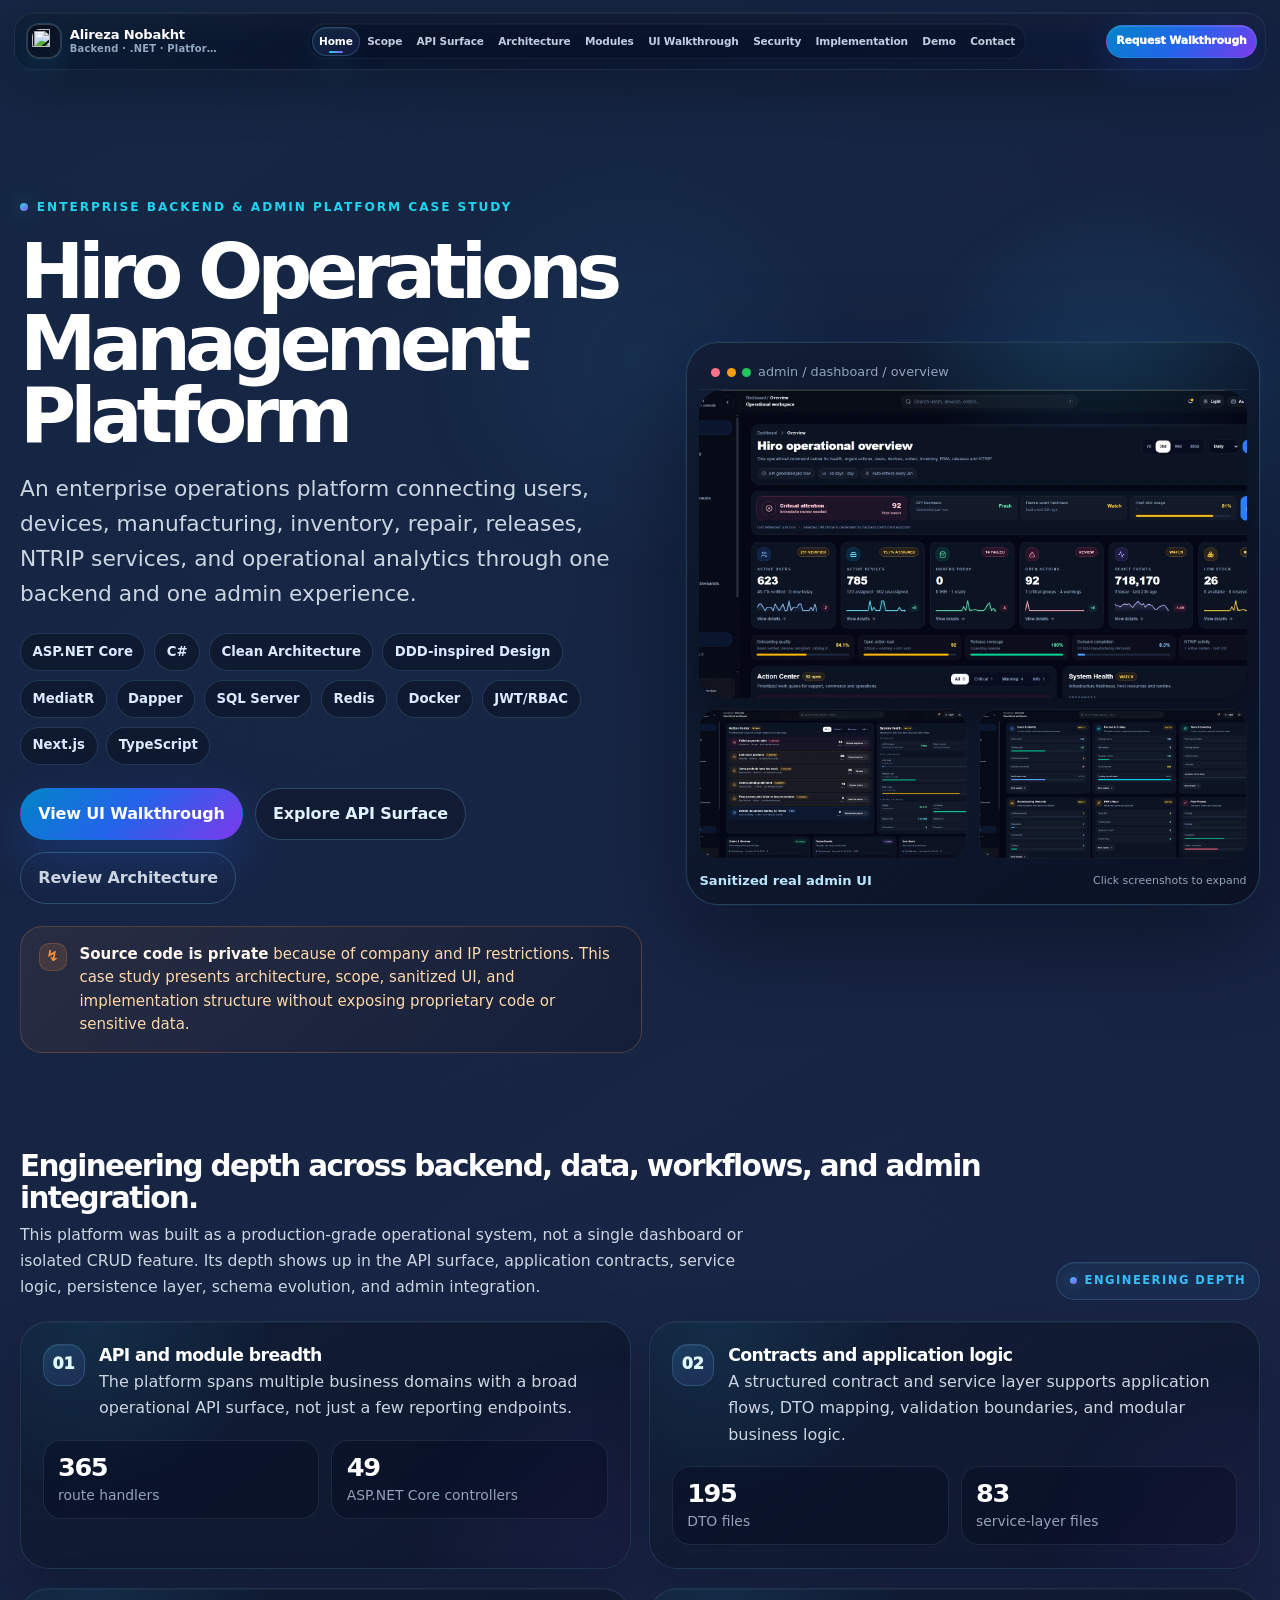
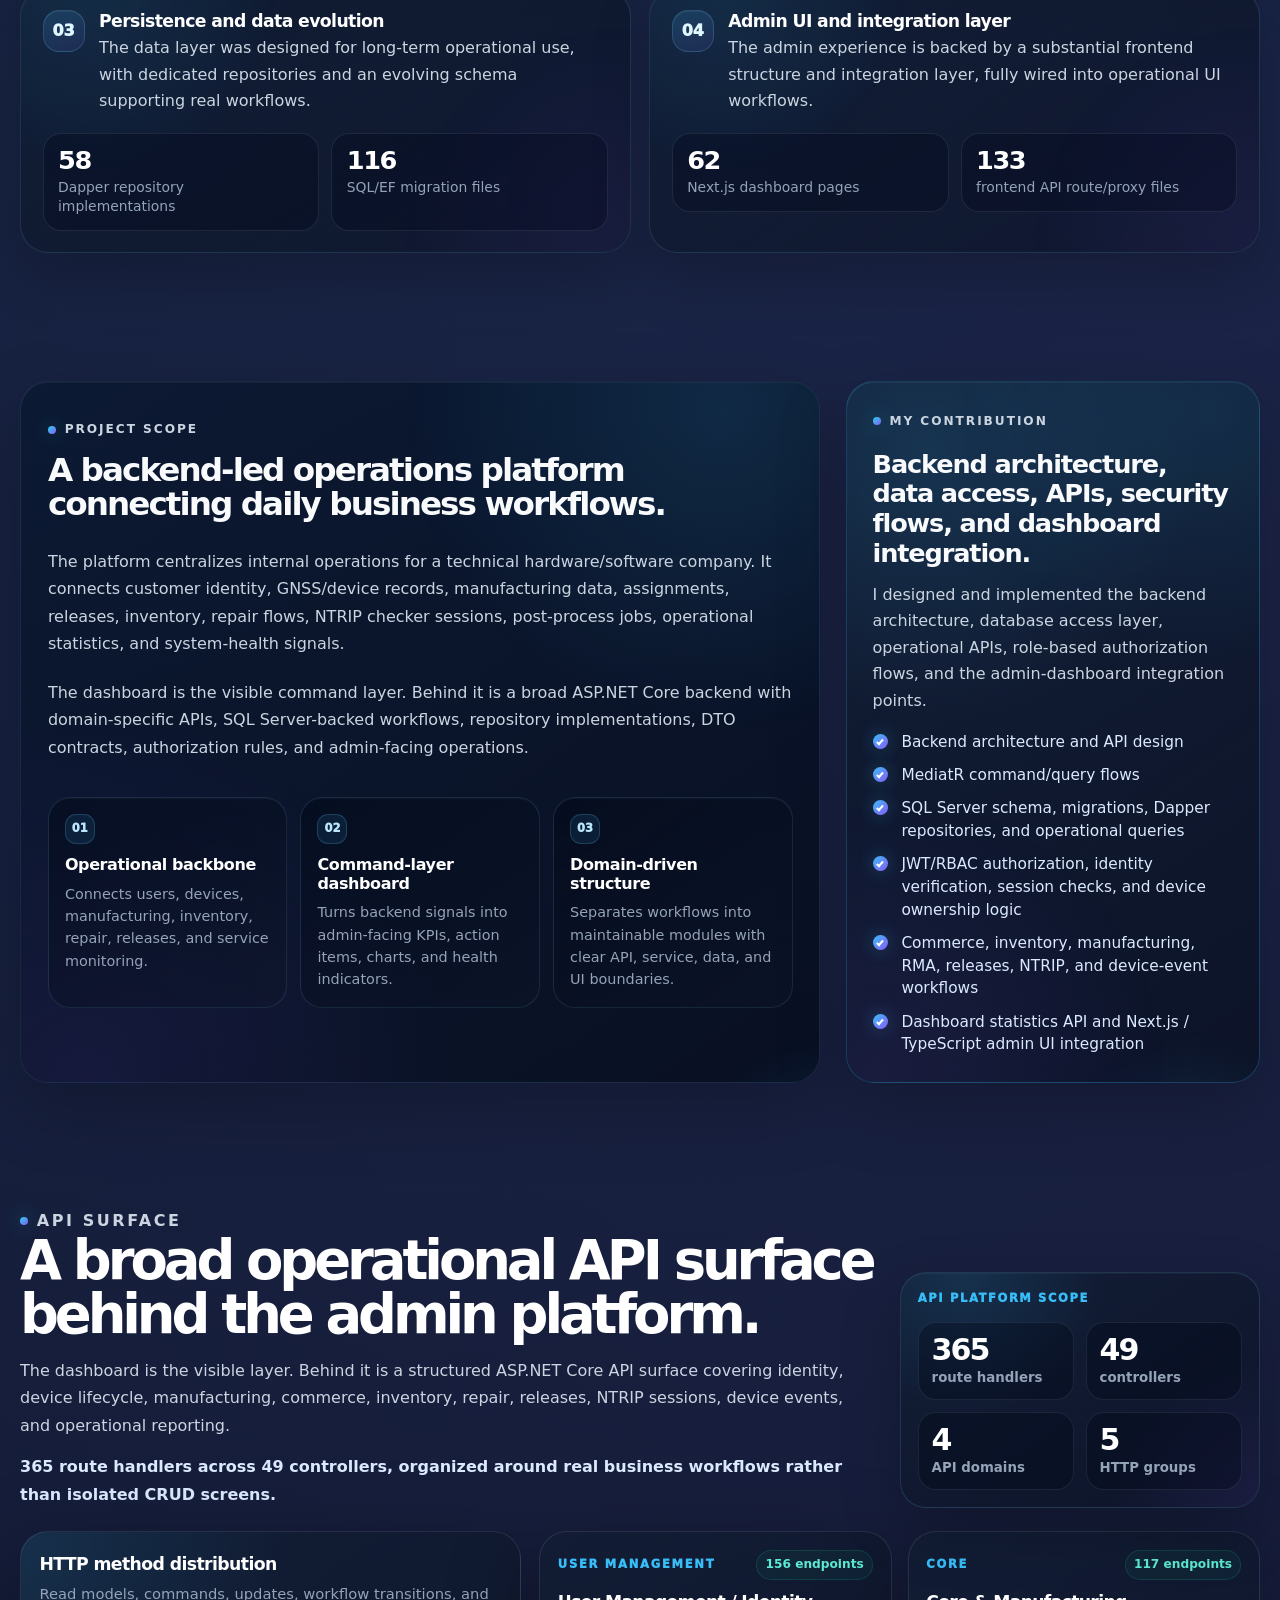
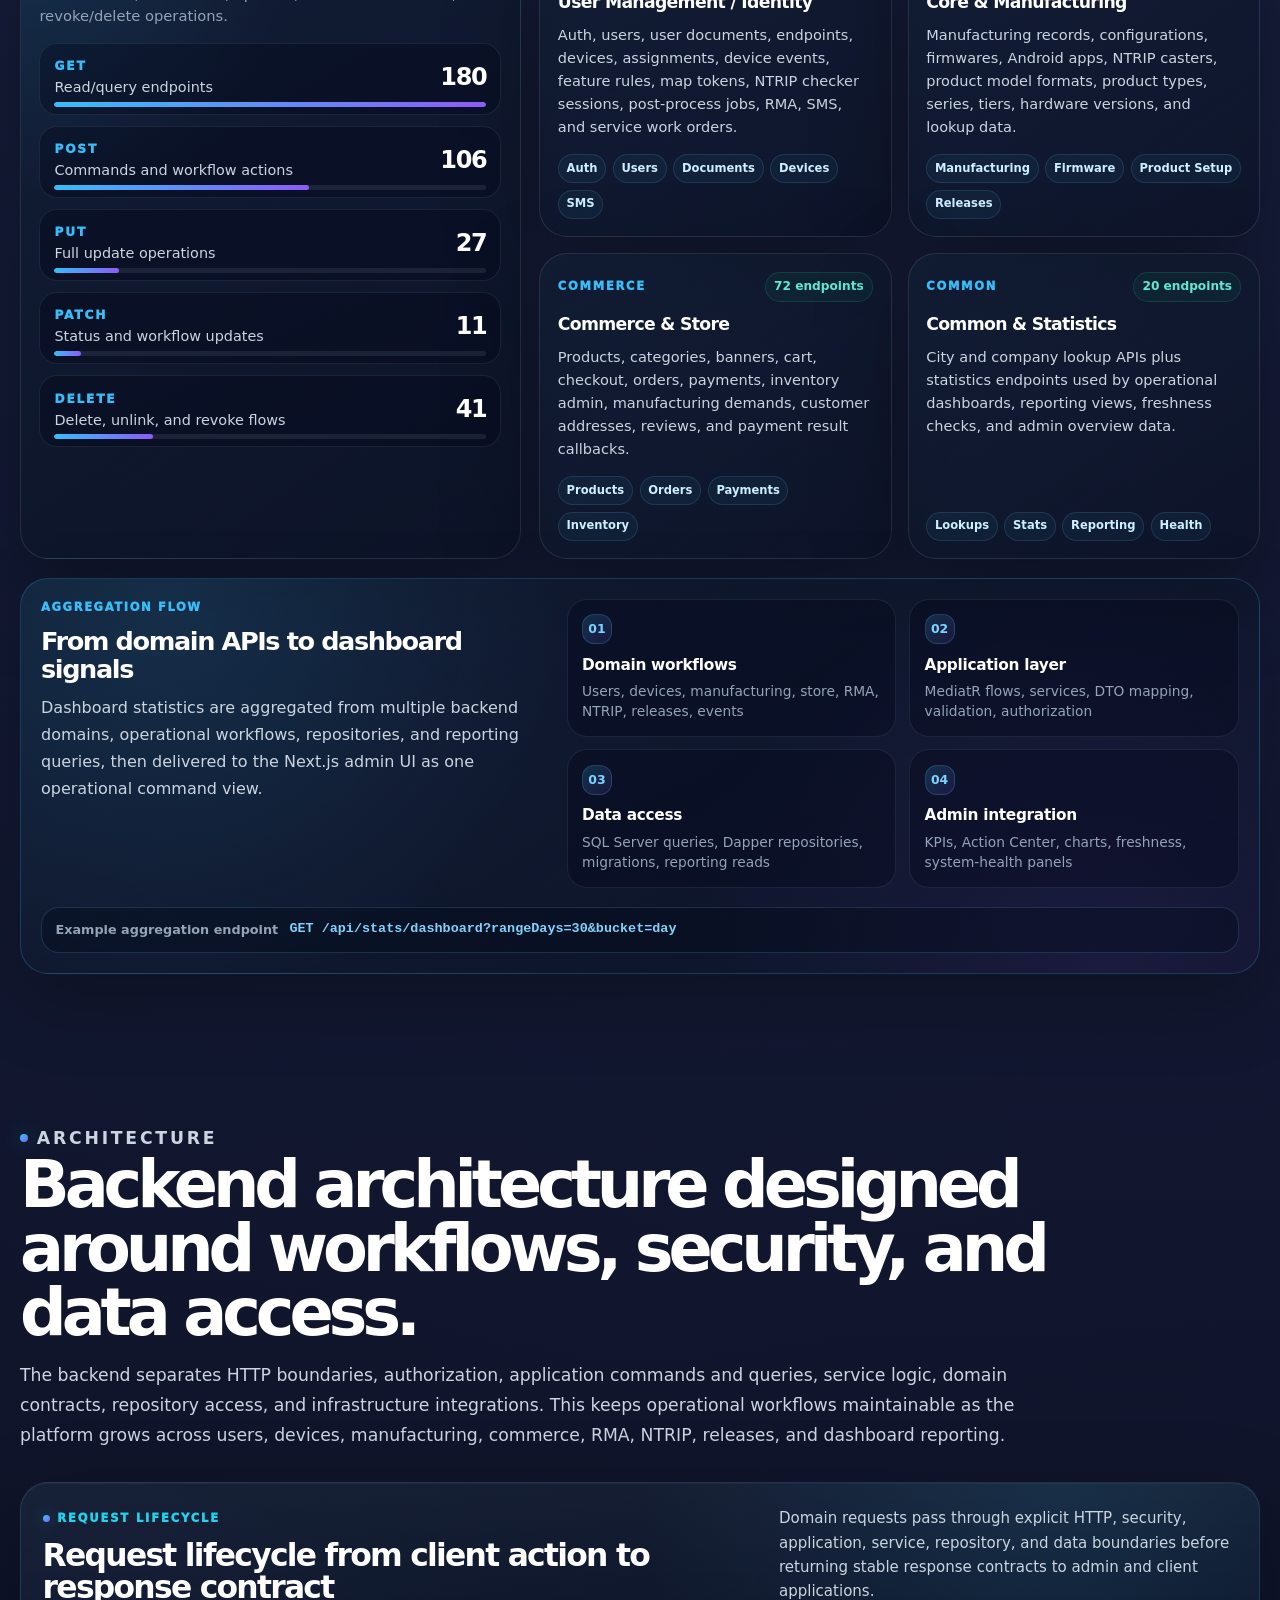
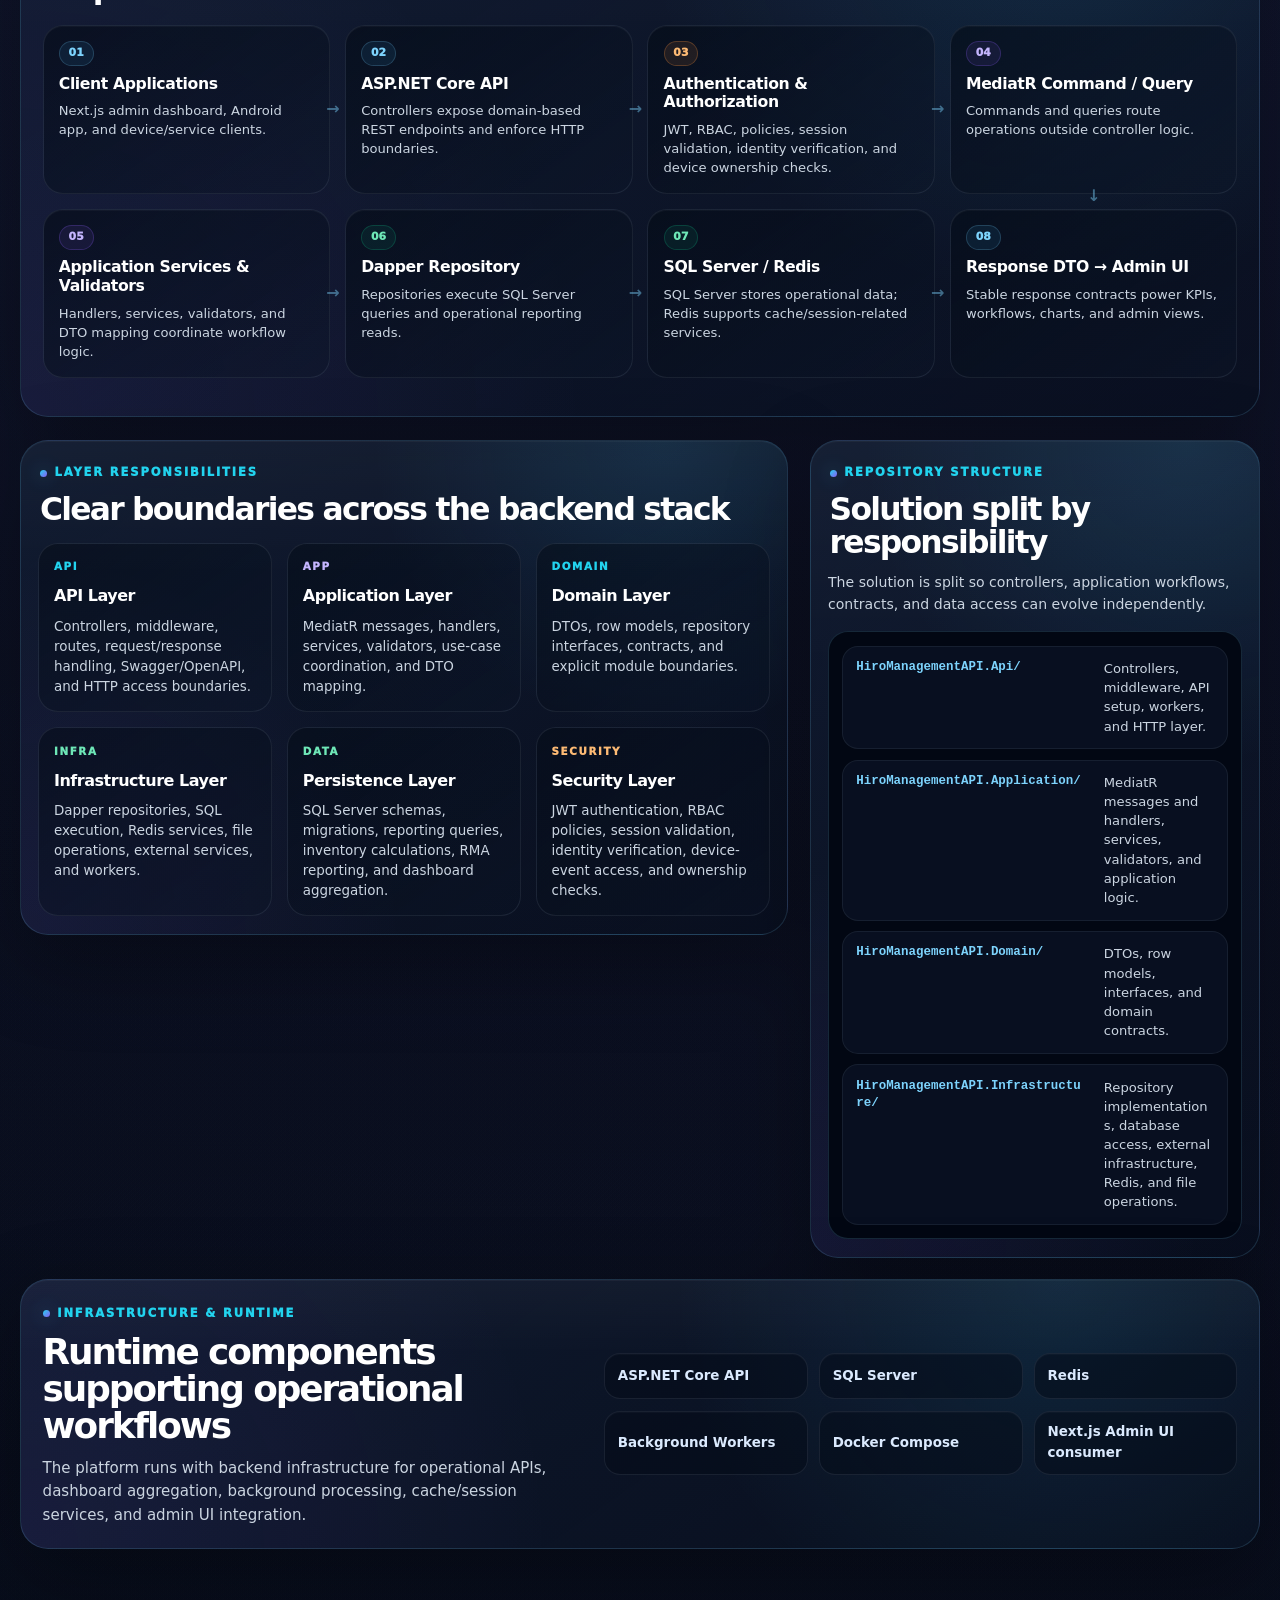
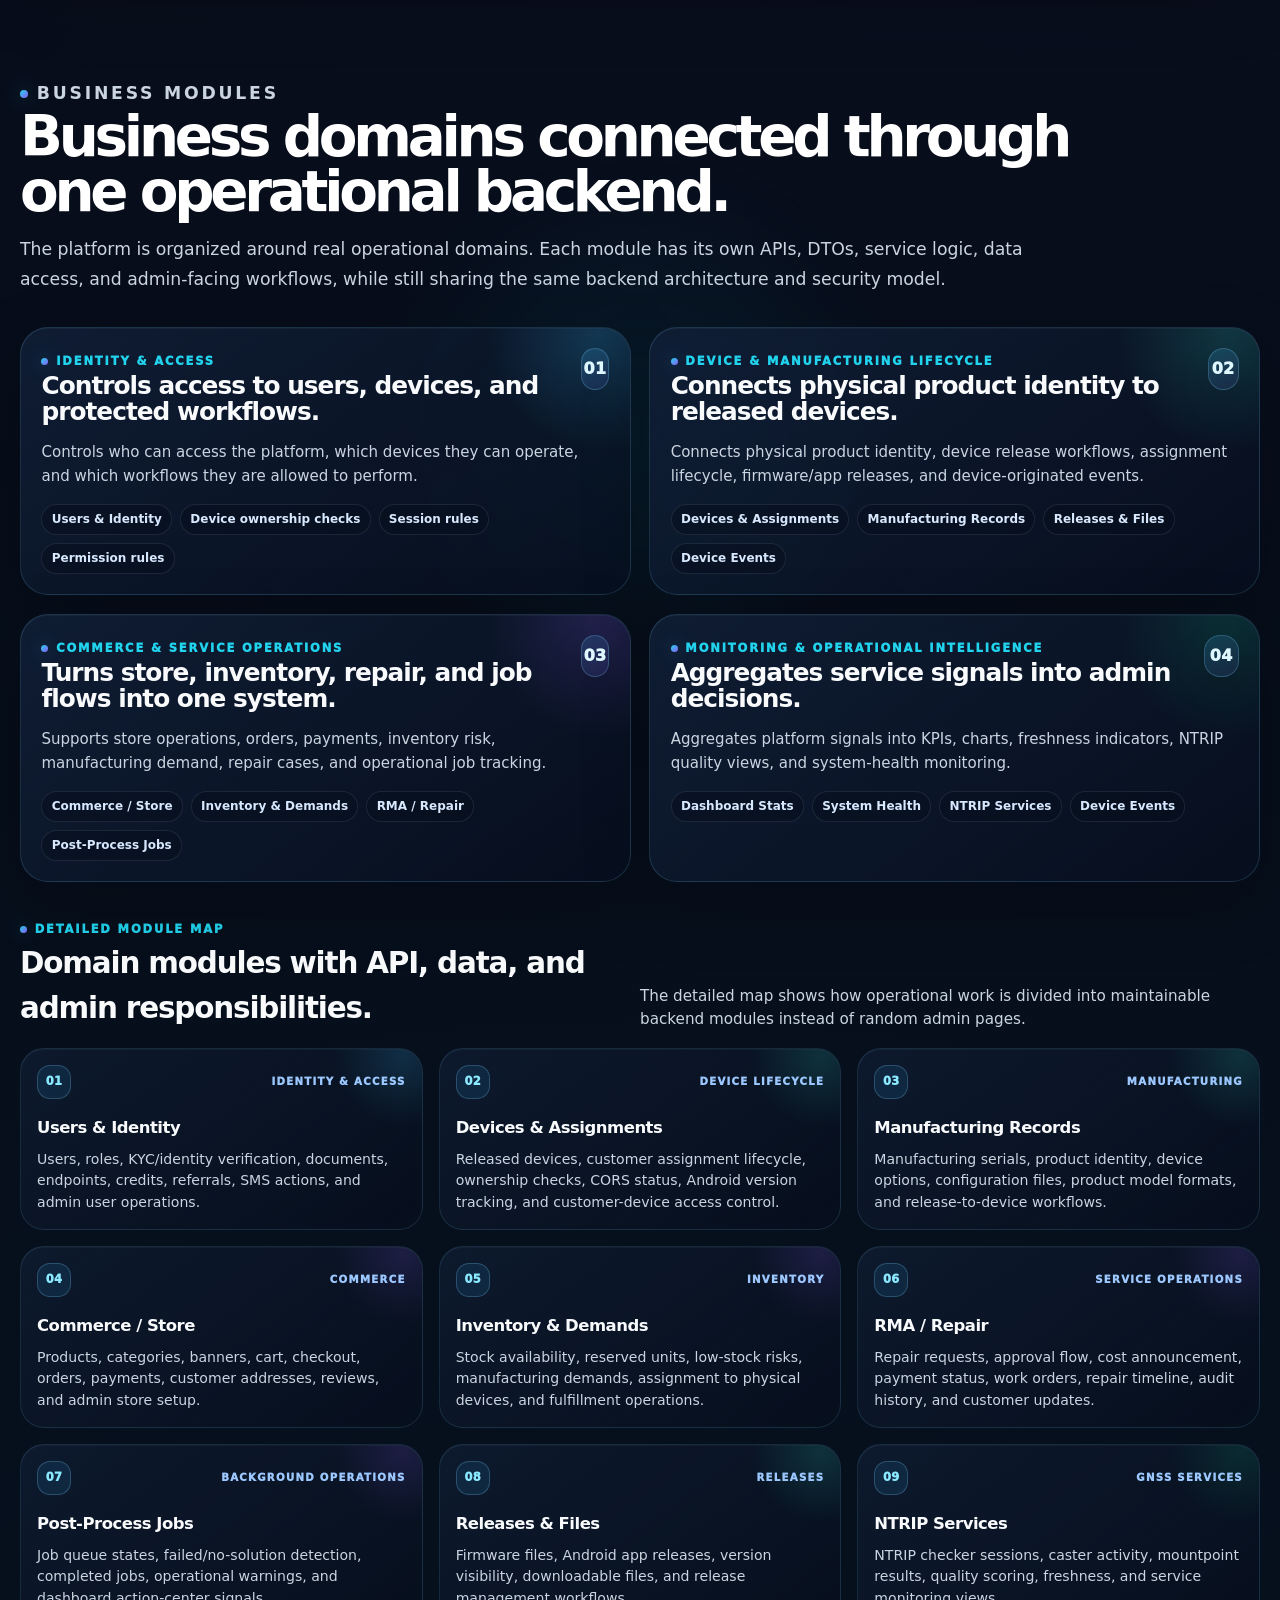
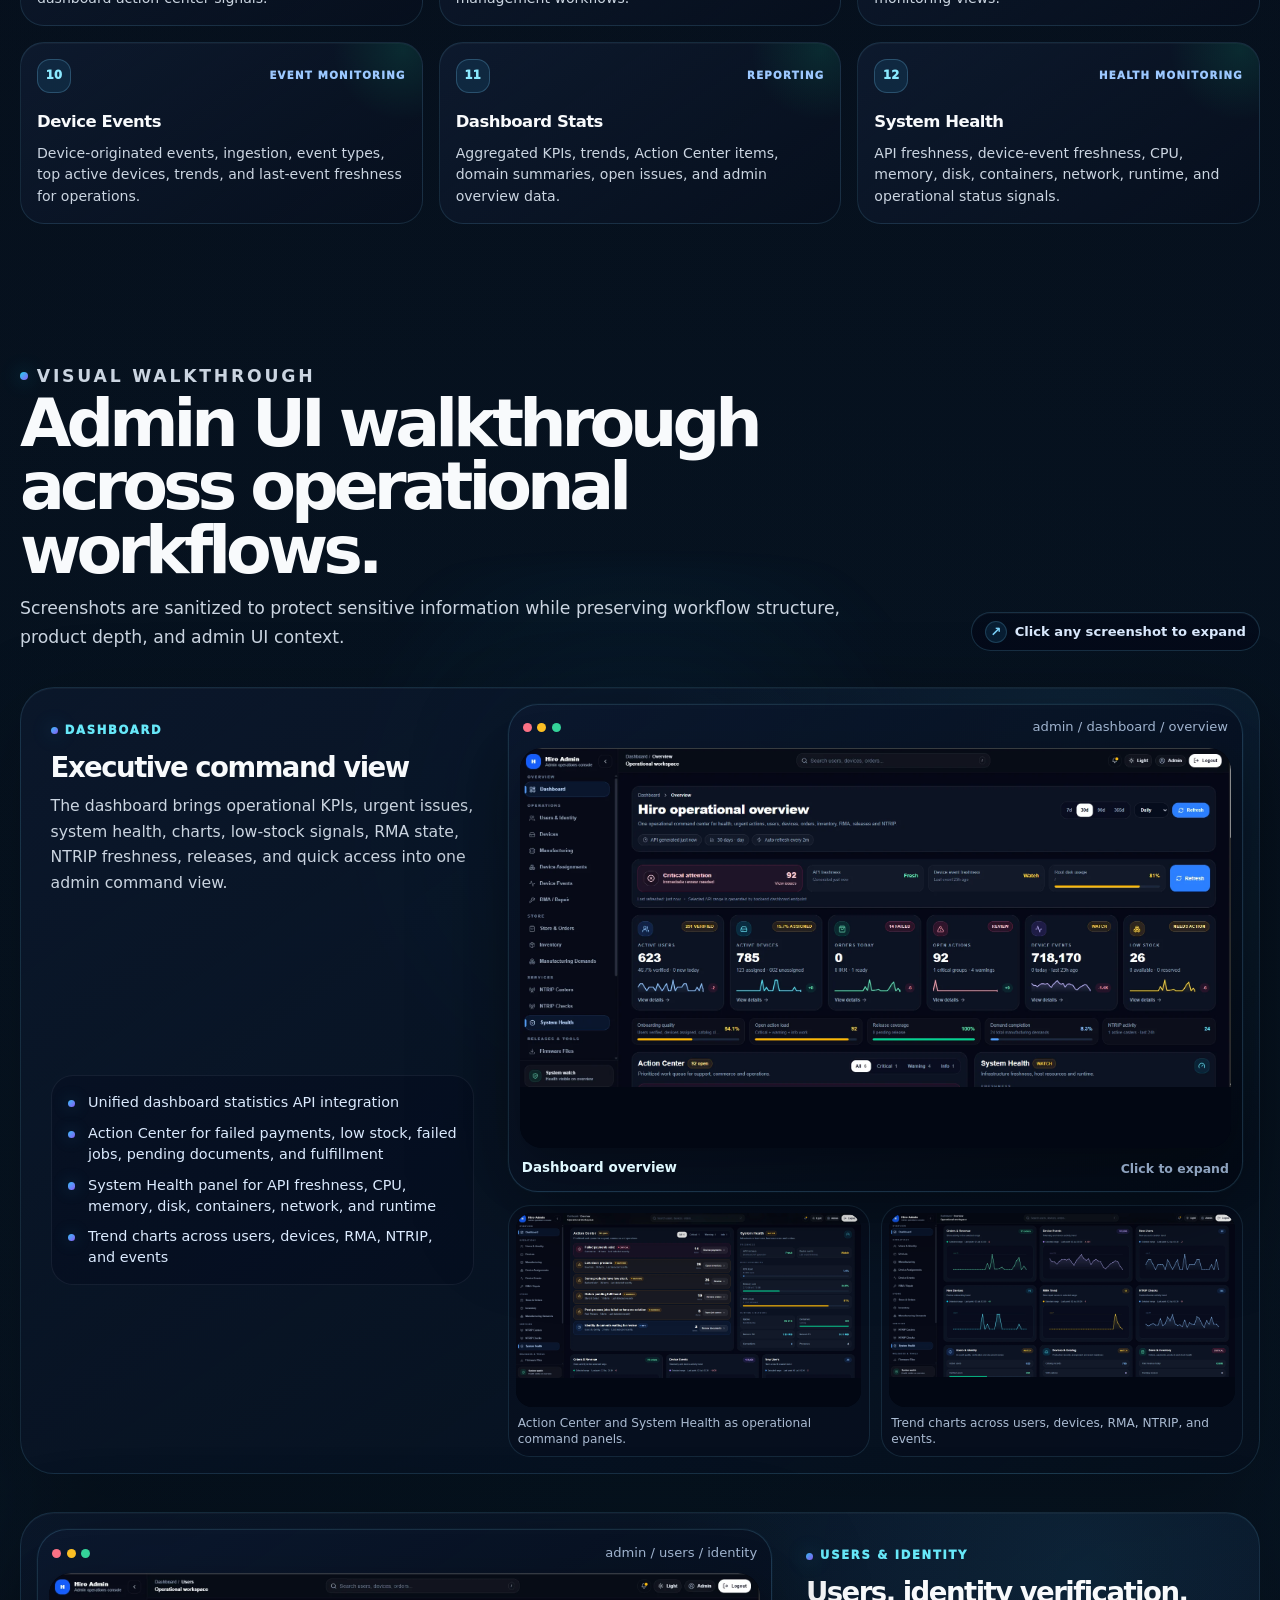
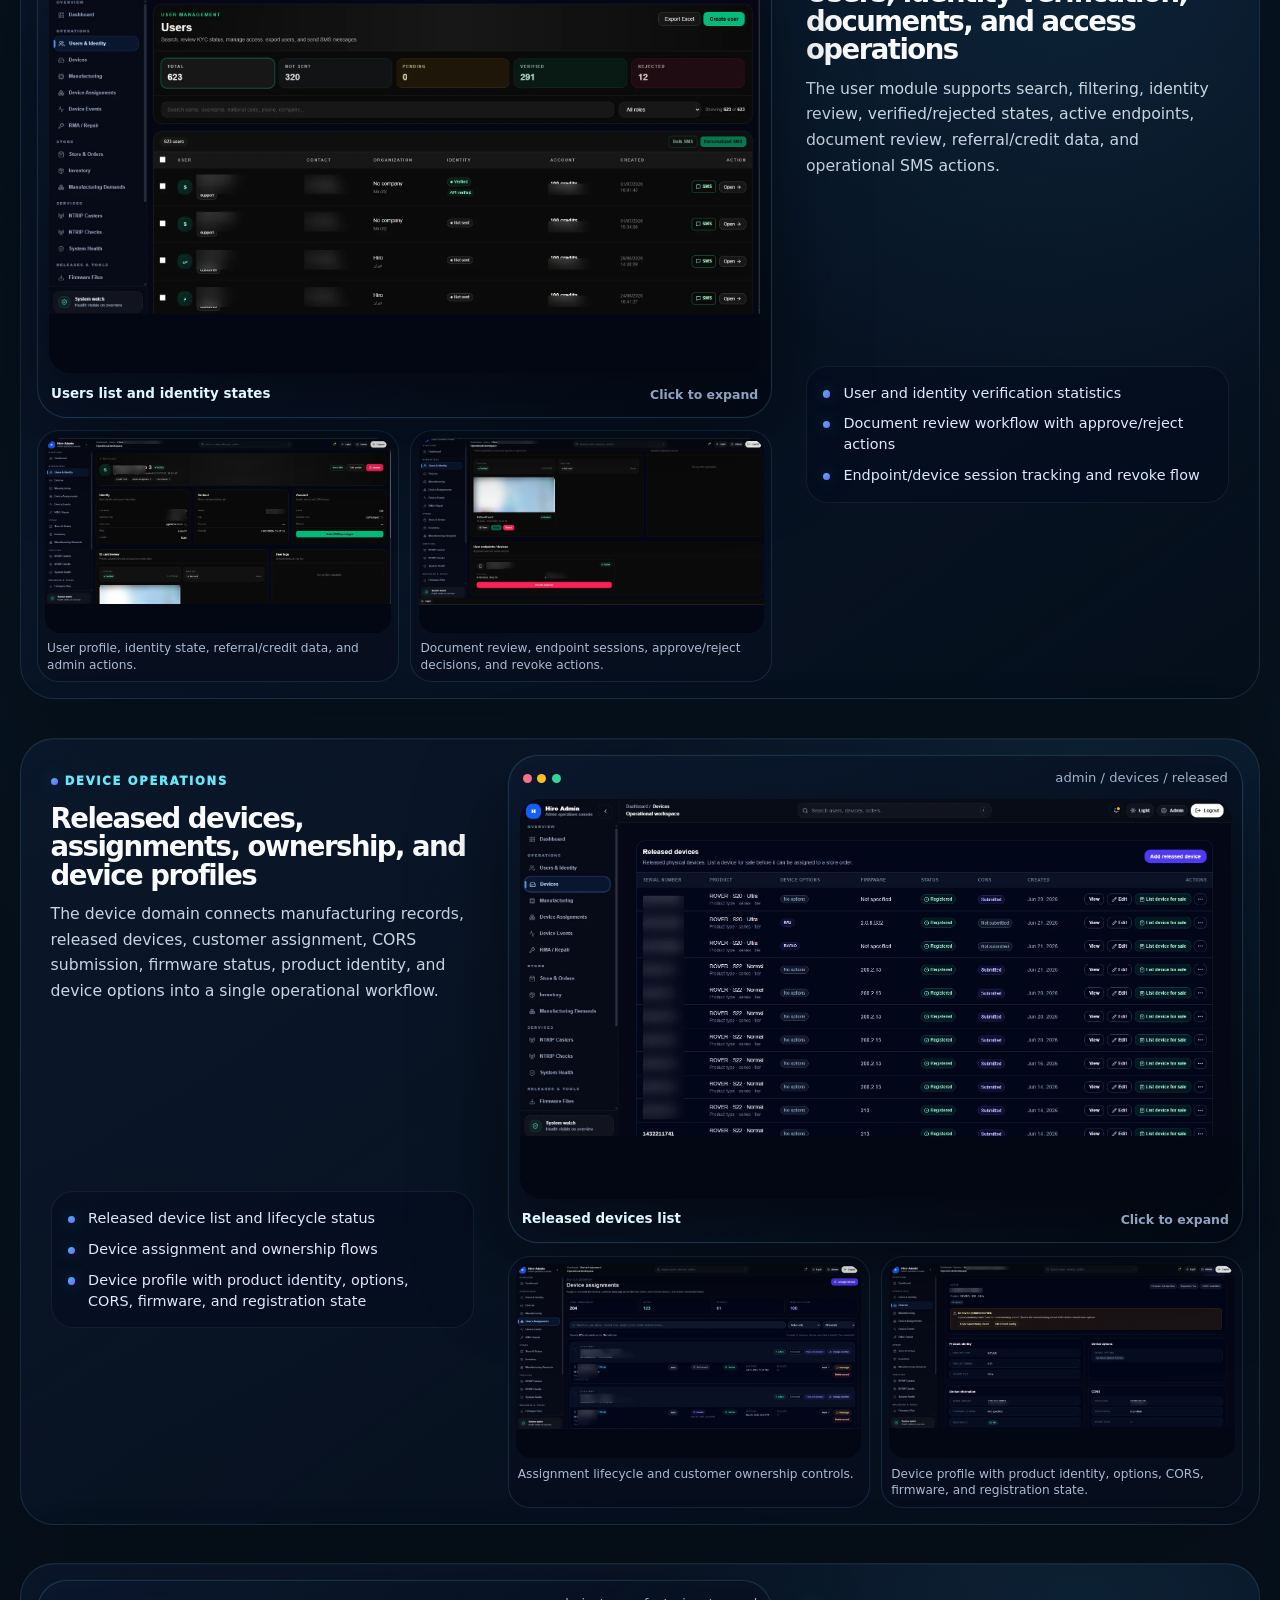
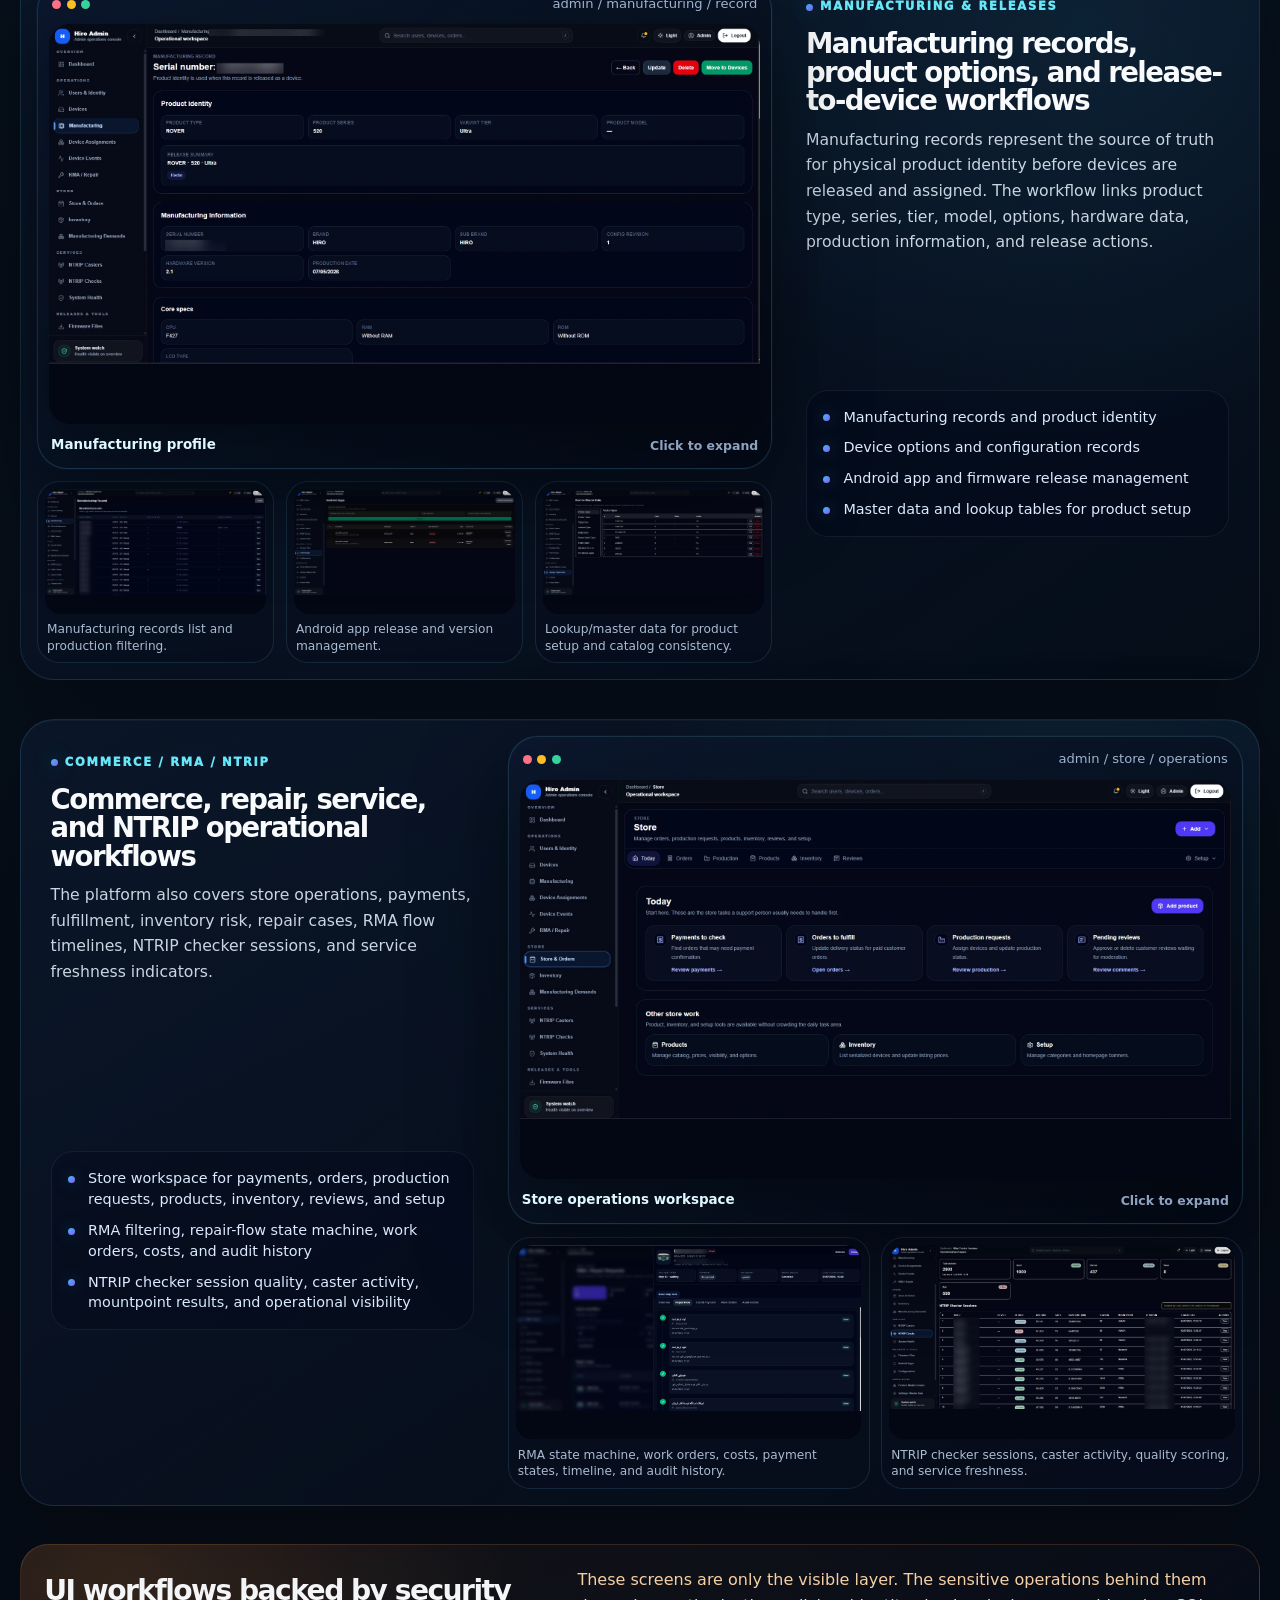
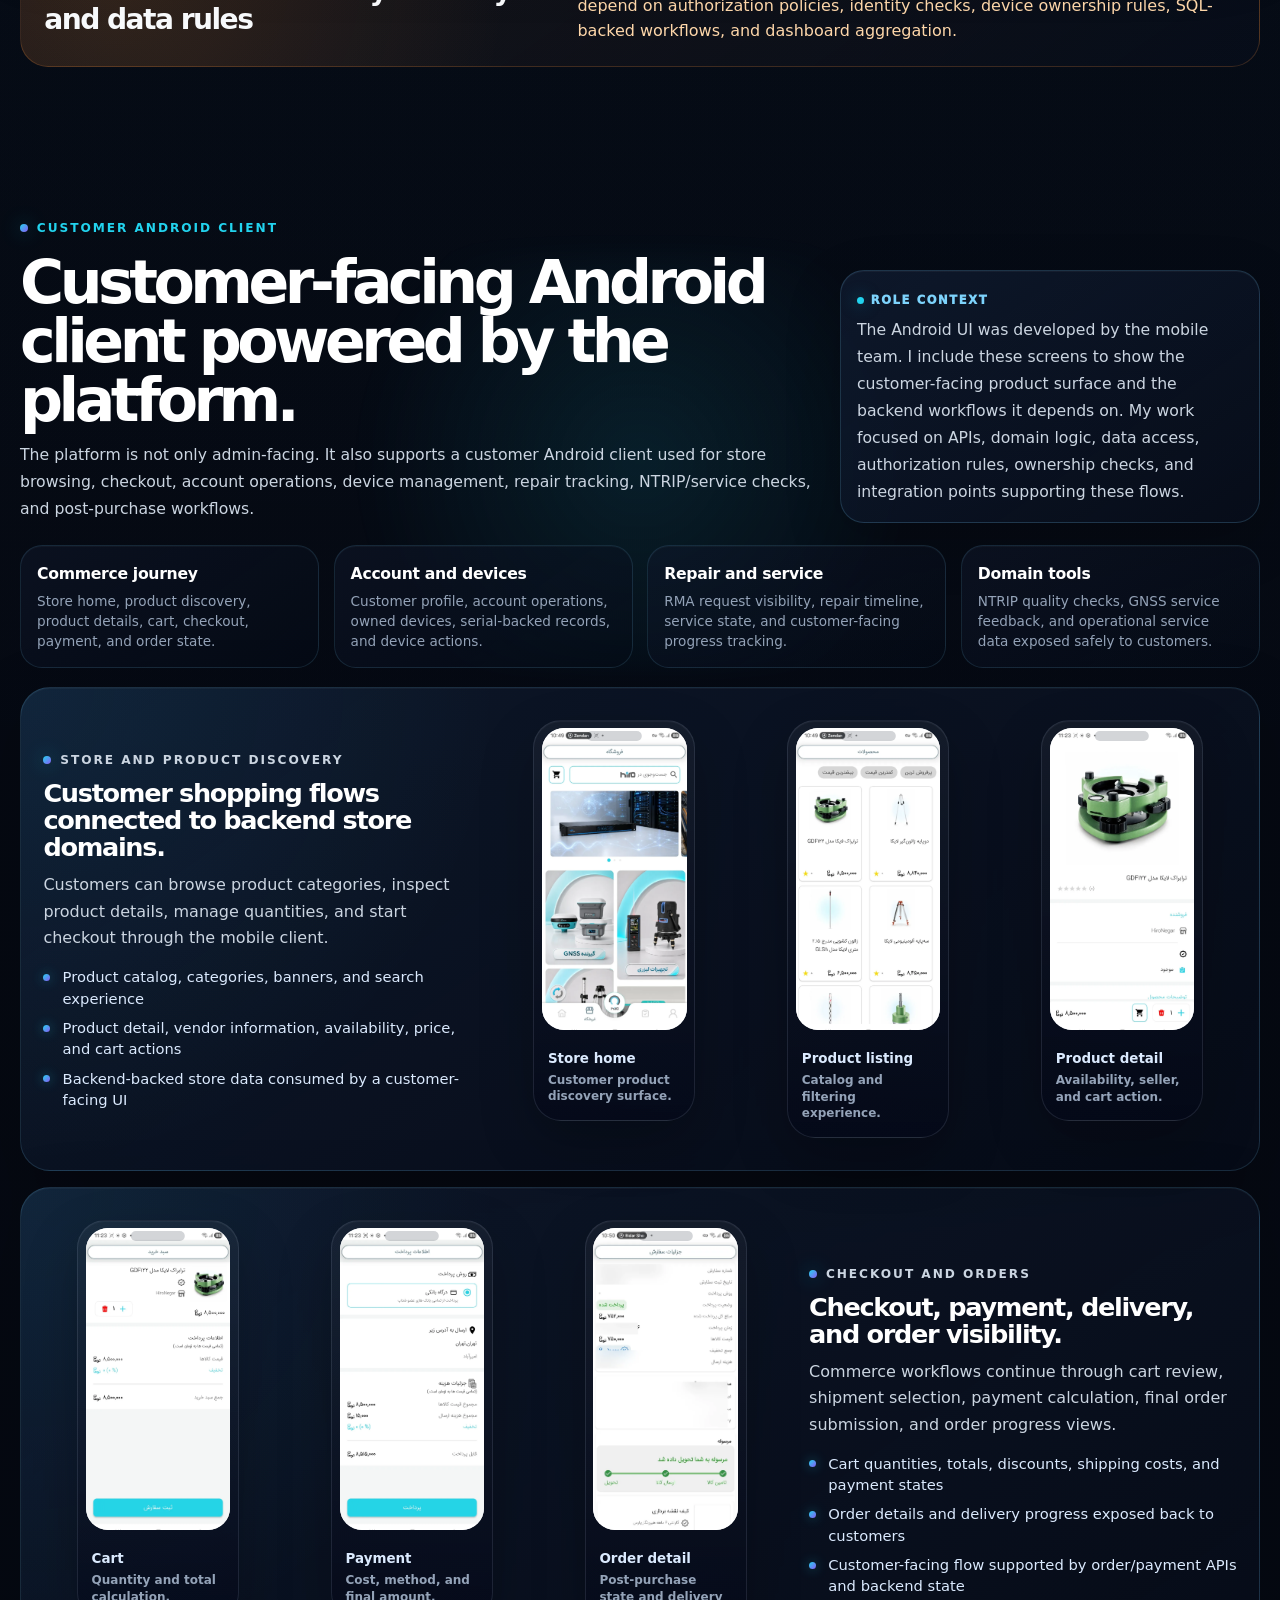
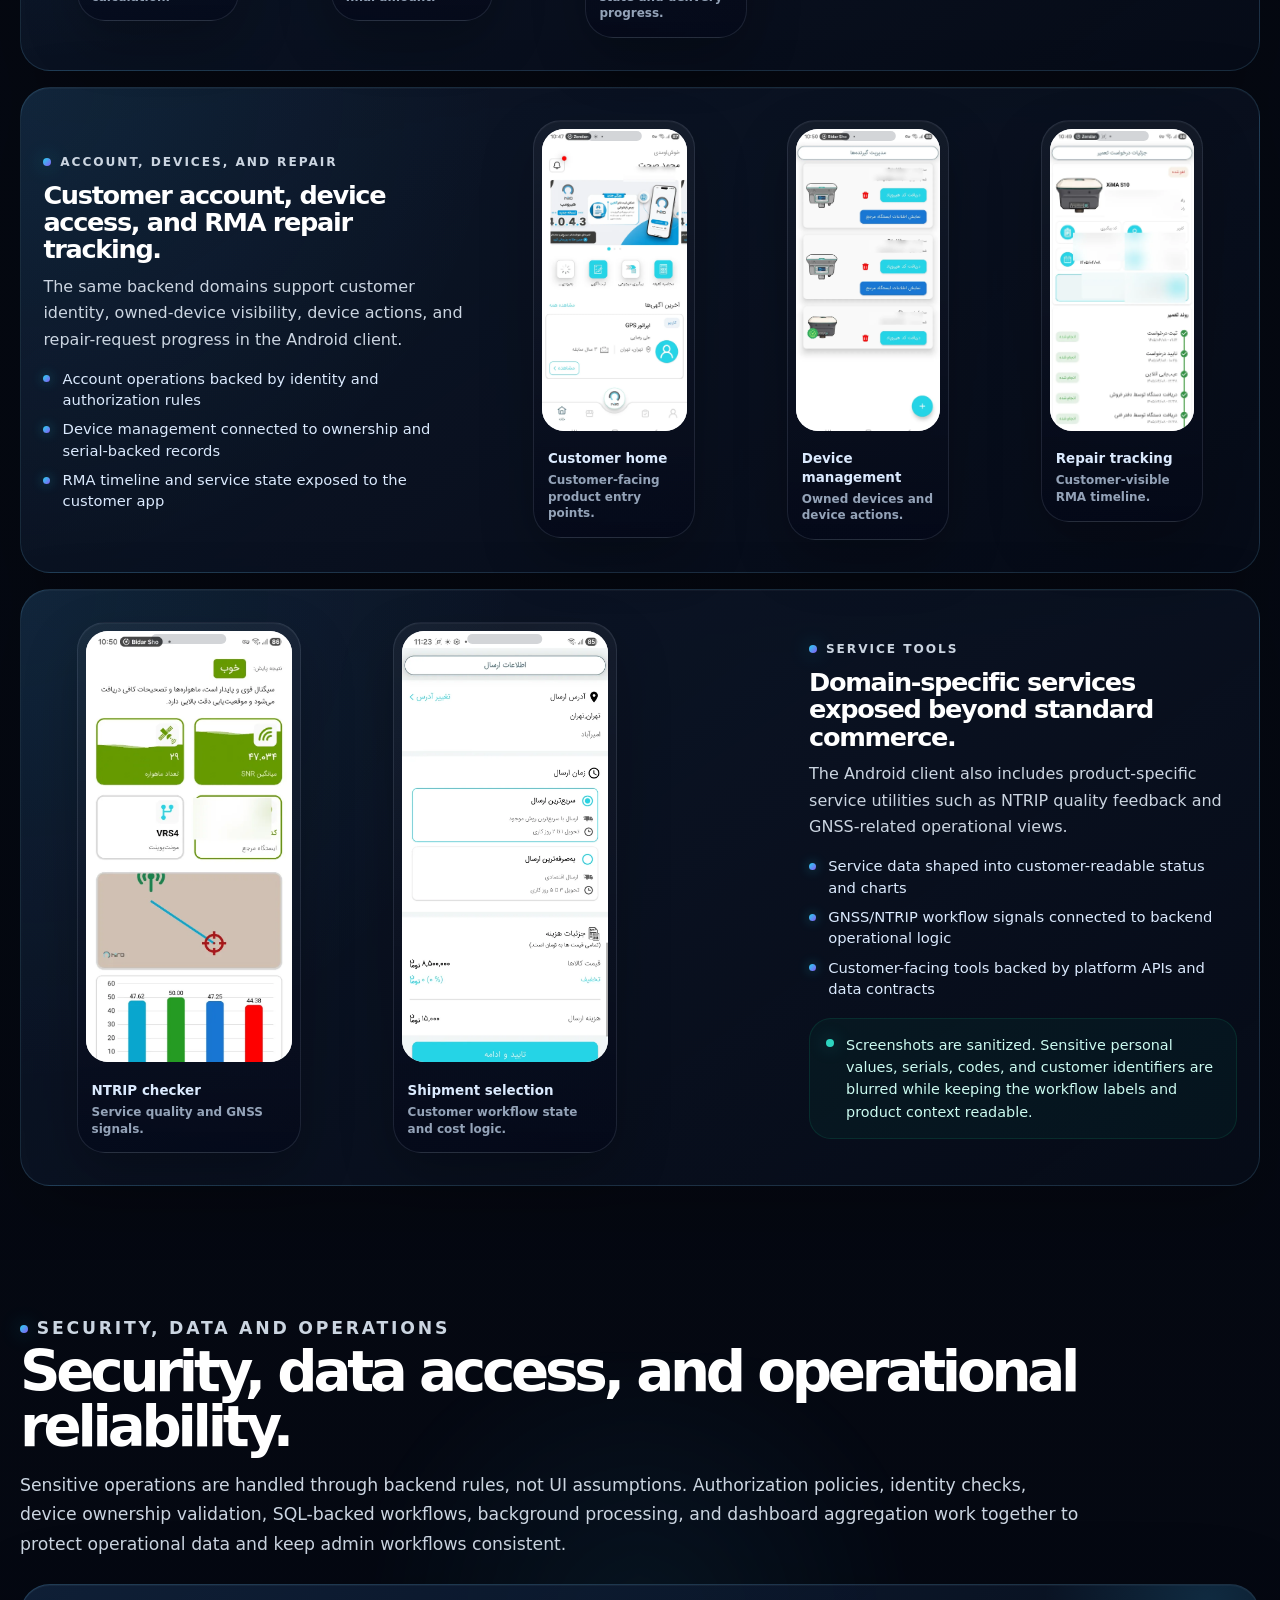
==== commit a055c4ed: "Final Version 2.0.0" ====
--- a/hiro-operations-management-platform.html
+++ b/hiro-operations-management-platform.html
@@ -1989,6 +1989,178 @@
   .study-android-role{padding:.9rem;}
 }
 
+
+/* v22 mobile polish: header logo fit + responsive aggregation flow */
+html,
+body.study-pro-page{
+  max-width:100%;
+  overflow-x:hidden;
+}
+.study-pro-page *,
+.study-pro-page *::before,
+.study-pro-page *::after{
+  box-sizing:border-box;
+}
+.study-pro-page .case-brand .brand-mark,
+.study-pro-page .study-footer-logo,
+.study-pro-page .logo-mark{
+  flex:0 0 auto;
+  display:grid;
+  place-items:center;
+  overflow:hidden;
+  background:linear-gradient(145deg, rgba(7,14,29,.92), rgba(15,23,42,.70));
+}
+.study-pro-page .case-brand .brand-mark img,
+.study-pro-page .study-footer-logo img,
+.study-pro-page .logo-mark img{
+  display:block;
+  width:74%;
+  height:74%;
+  max-width:74%;
+  max-height:74%;
+  object-fit:contain;
+  object-position:center;
+  border-radius:8px;
+}
+.study-pro-page .case-brand{
+  min-width:0;
+}
+.study-pro-page .case-brand .brand-copy{
+  min-width:0;
+}
+.study-api-flow-card,
+.study-api-flow-card *,
+.study-api-flow-copy,
+.study-api-flow-steps,
+.study-api-flow-steps div,
+.study-api-endpoint-example{
+  min-width:0;
+  max-width:100%;
+}
+.study-api-flow-copy h3,
+.study-api-flow-copy p,
+.study-api-flow-steps strong,
+.study-api-flow-steps span,
+.study-api-endpoint-example code{
+  max-width:100%;
+  overflow-wrap:break-word;
+  word-break:normal;
+}
+@media(max-width:760px){
+  .study-pro-page .case-header{
+    width:calc(100% - 28px);
+    top:10px;
+    border-radius:22px;
+  }
+  .study-pro-page .case-nav{
+    min-height:58px;
+    padding:.52rem .60rem;
+    gap:.55rem;
+  }
+  .study-pro-page .case-brand{
+    max-width:calc(100% - 58px);
+    padding:.18rem .28rem .18rem .18rem;
+    gap:.58rem;
+  }
+  .study-pro-page .case-brand .brand-mark{
+    width:40px;
+    height:40px;
+    border-radius:14px;
+  }
+  .study-pro-page .case-brand .brand-copy strong{
+    font-size:.92rem;
+    max-width:190px;
+  }
+  .study-pro-page .case-nav-toggle{
+    width:44px;
+    height:42px;
+    flex:0 0 auto;
+    border-radius:16px;
+  }
+  .study-api-flow-card{
+    width:100%;
+    grid-template-columns:minmax(0,1fr) !important;
+    gap:.9rem;
+    padding:1rem;
+    border-radius:24px;
+    overflow:hidden;
+  }
+  .study-api-flow-copy span{
+    font-size:.68rem;
+    letter-spacing:.13em;
+    margin-bottom:.62rem;
+  }
+  .study-api-flow-copy h3{
+    font-size:clamp(1.35rem,7vw,1.78rem);
+    line-height:1.12;
+    letter-spacing:-.052em;
+    margin-bottom:.62rem;
+  }
+  .study-api-flow-copy p{
+    font-size:.96rem;
+    line-height:1.62;
+  }
+  .study-api-flow-steps{
+    grid-template-columns:minmax(0,1fr) !important;
+    gap:.68rem;
+  }
+  .study-api-flow-steps div{
+    padding:.86rem;
+    border-radius:18px;
+    overflow:hidden;
+  }
+  .study-api-flow-steps b{
+    width:28px;
+    height:28px;
+    border-radius:11px;
+    margin-bottom:.5rem;
+  }
+  .study-api-flow-steps strong{
+    font-size:.95rem;
+    line-height:1.25;
+  }
+  .study-api-flow-steps span{
+    font-size:.86rem;
+    line-height:1.45;
+  }
+  .study-api-endpoint-example{
+    padding:.72rem;
+    border-radius:17px;
+    overflow:hidden;
+  }
+  .study-api-endpoint-example code{
+    white-space:normal;
+    overflow:visible;
+    overflow-wrap:anywhere;
+    word-break:break-word;
+    font-size:.78rem;
+    line-height:1.45;
+  }
+}
+@media(max-width:430px){
+  .study-pro-page .case-header{
+    width:calc(100% - 24px);
+    border-radius:20px;
+  }
+  .study-pro-page .case-nav{
+    min-height:56px;
+    padding:.48rem .54rem;
+  }
+  .study-pro-page .case-brand .brand-mark{
+    width:38px;
+    height:38px;
+    border-radius:13px;
+  }
+  .study-pro-page .case-brand .brand-copy strong{
+    font-size:.88rem;
+    max-width:170px;
+  }
+  .study-api-flow-card{
+    padding:.9rem;
+    border-radius:22px;
+  }
+}
+
 </style>
 </head>
 <body class="study-pro-page" data-mode="all">
@@ -2254,14 +2426,14 @@
       <article class="study-api-flow-card" aria-label="API to dashboard aggregation flow">
         <div class="study-api-flow-copy">
           <span>Aggregation flow</span>
-          <h3>From domain APIs to operational dashboard signals</h3>
-          <p>Dashboard statistics are not a standalone feature. They are aggregated from multiple backend domains, operational workflows, repositories, and reporting queries, then exposed to the Next.js admin UI as a unified command view.</p>
+          <h3>From domain APIs to dashboard signals</h3>
+          <p>Dashboard statistics are aggregated from multiple backend domains, operational workflows, repositories, and reporting queries, then delivered to the Next.js admin UI as one operational command view.</p>
         </div>
         <div class="study-api-flow-steps">
-          <div><b>01</b><strong>Domain workflows</strong><span>Users, devices, manufacturing, store, RMA, NTRIP, releases, and events</span></div>
-          <div><b>02</b><strong>Application layer</strong><span>Services, MediatR flows, DTO mapping, validation, and authorization rules</span></div>
-          <div><b>03</b><strong>Data access</strong><span>SQL Server queries, Dapper repositories, migrations, and reporting views</span></div>
-          <div><b>04</b><strong>Admin integration</strong><span>Dashboard KPIs, Action Center, charts, freshness signals, and system-health panels</span></div>
+          <div><b>01</b><strong>Domain workflows</strong><span>Users, devices, manufacturing, store, RMA, NTRIP, releases, events</span></div>
+          <div><b>02</b><strong>Application layer</strong><span>MediatR flows, services, DTO mapping, validation, authorization</span></div>
+          <div><b>03</b><strong>Data access</strong><span>SQL Server queries, Dapper repositories, migrations, reporting reads</span></div>
+          <div><b>04</b><strong>Admin integration</strong><span>KPIs, Action Center, charts, freshness, system-health panels</span></div>
         </div>
         <div class="study-api-endpoint-example"><span>Example aggregation endpoint</span><code>GET /api/stats/dashboard?rangeDays=30&amp;bucket=day</code></div>
       </article>
